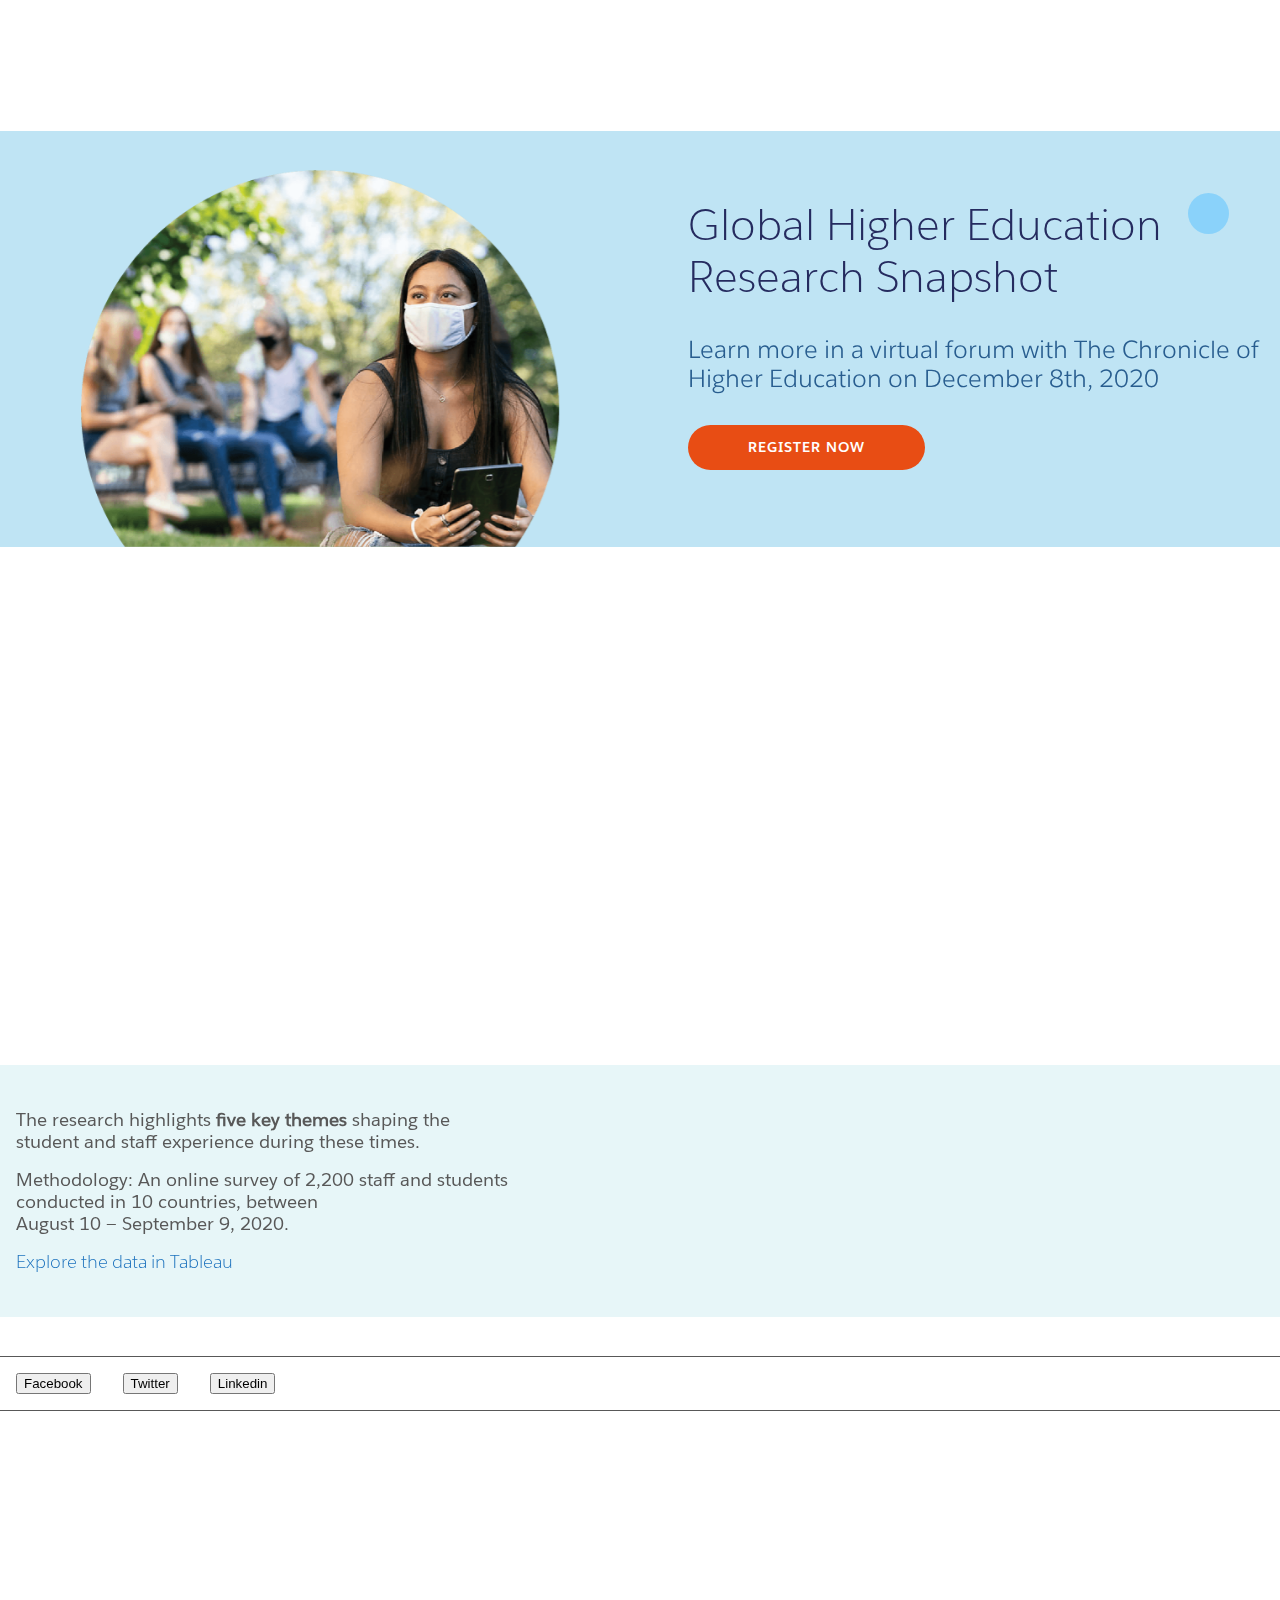
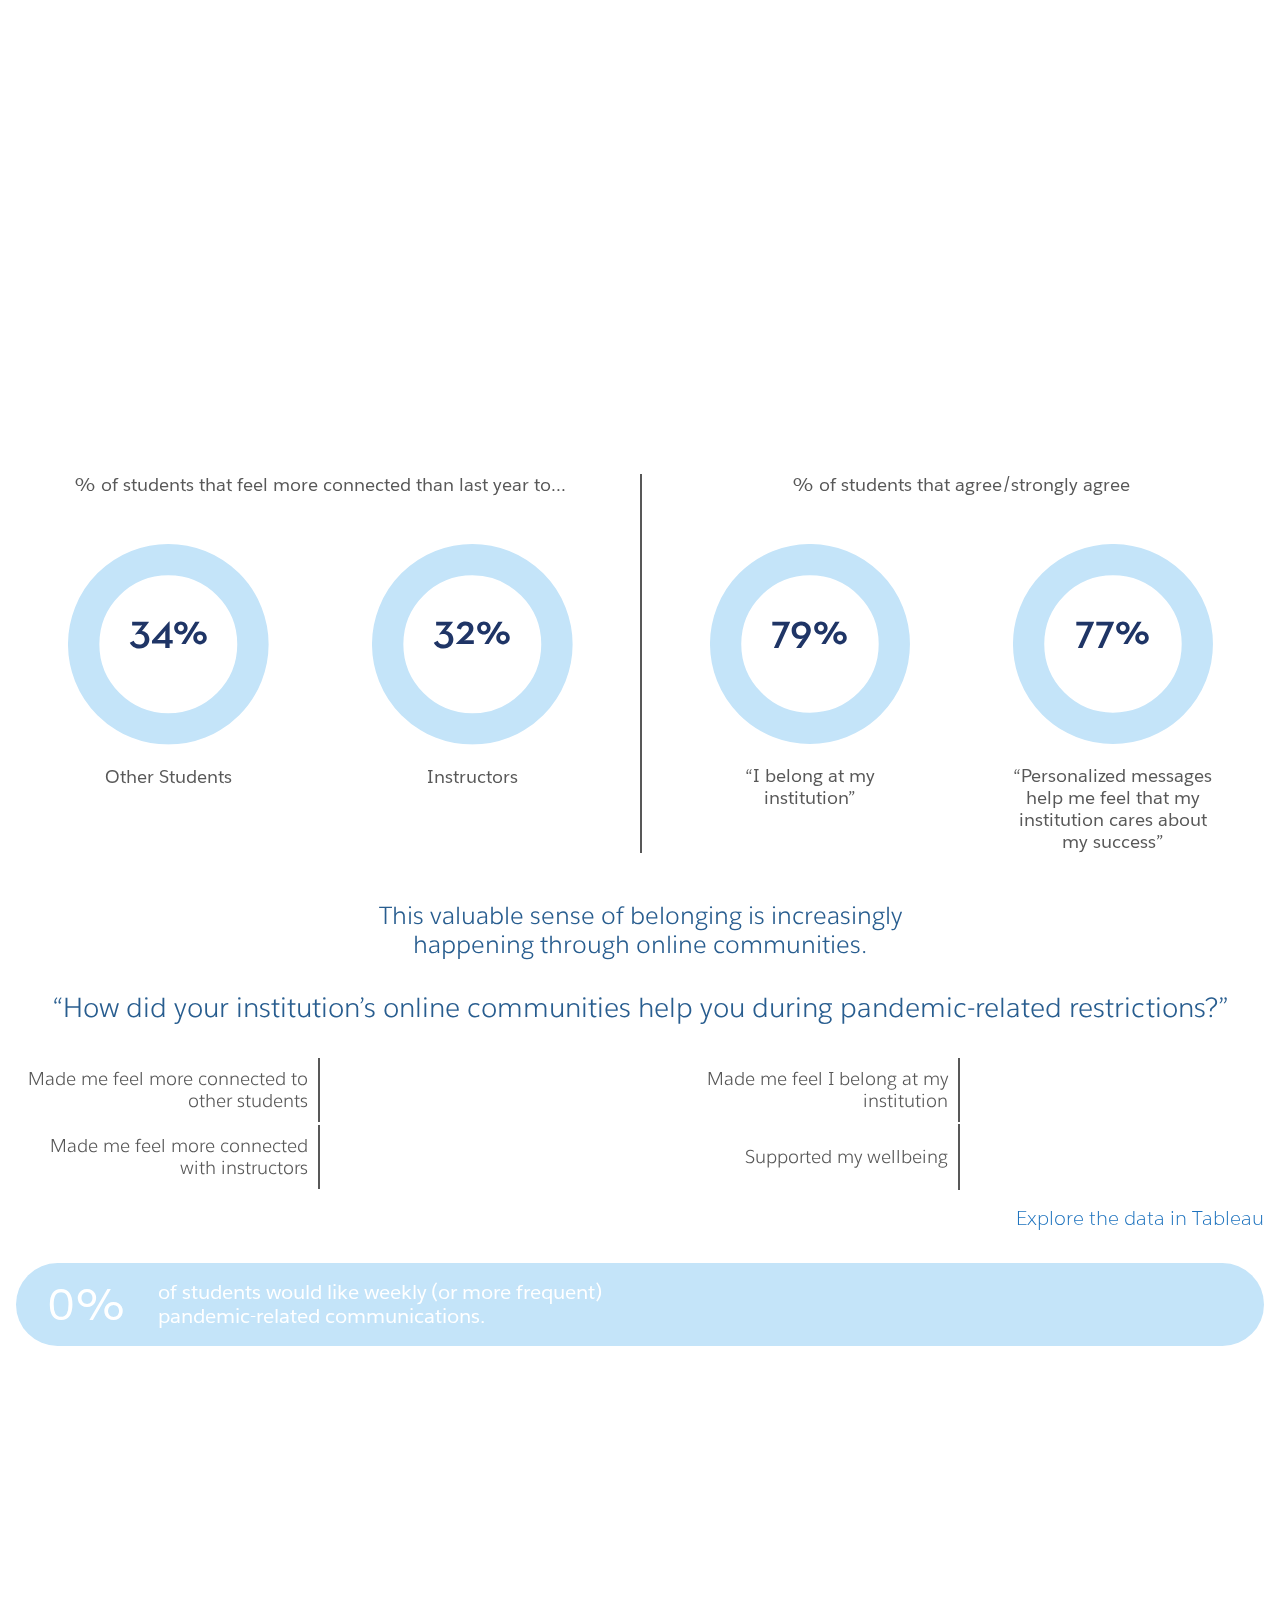
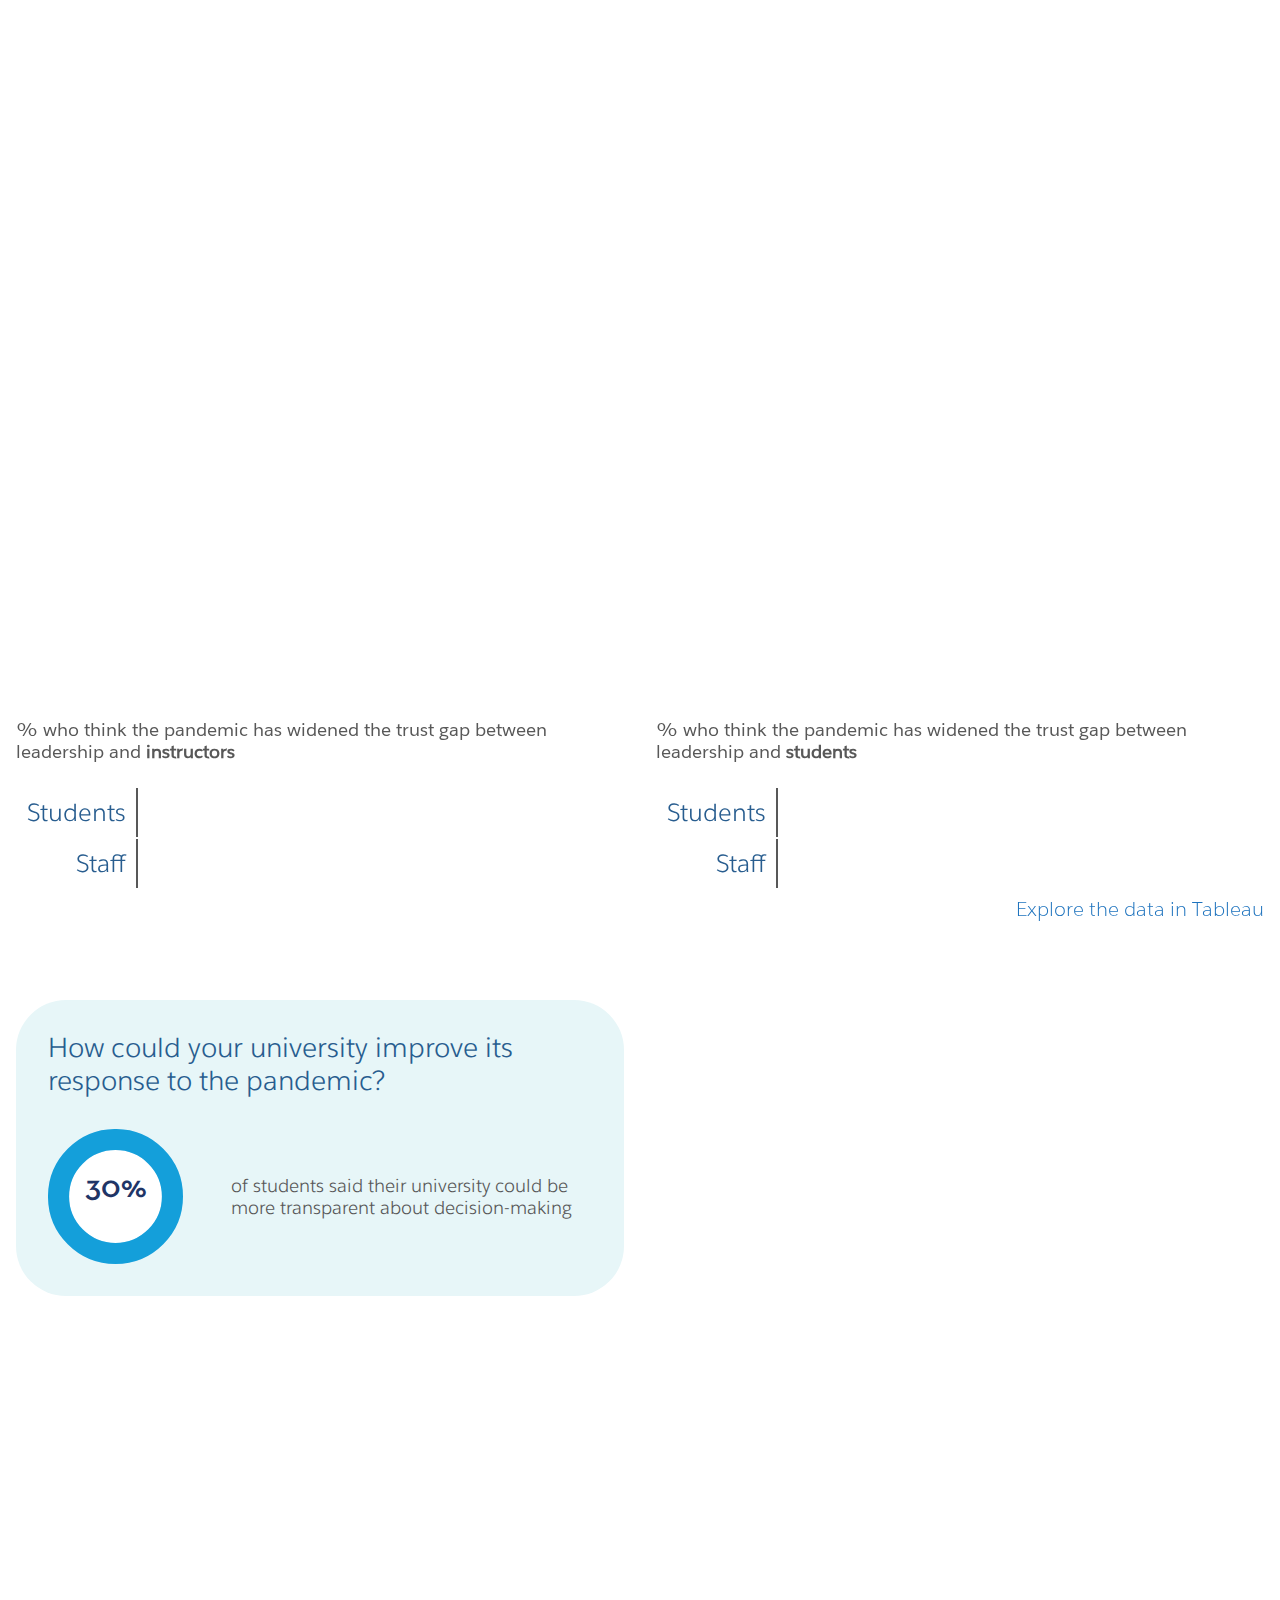
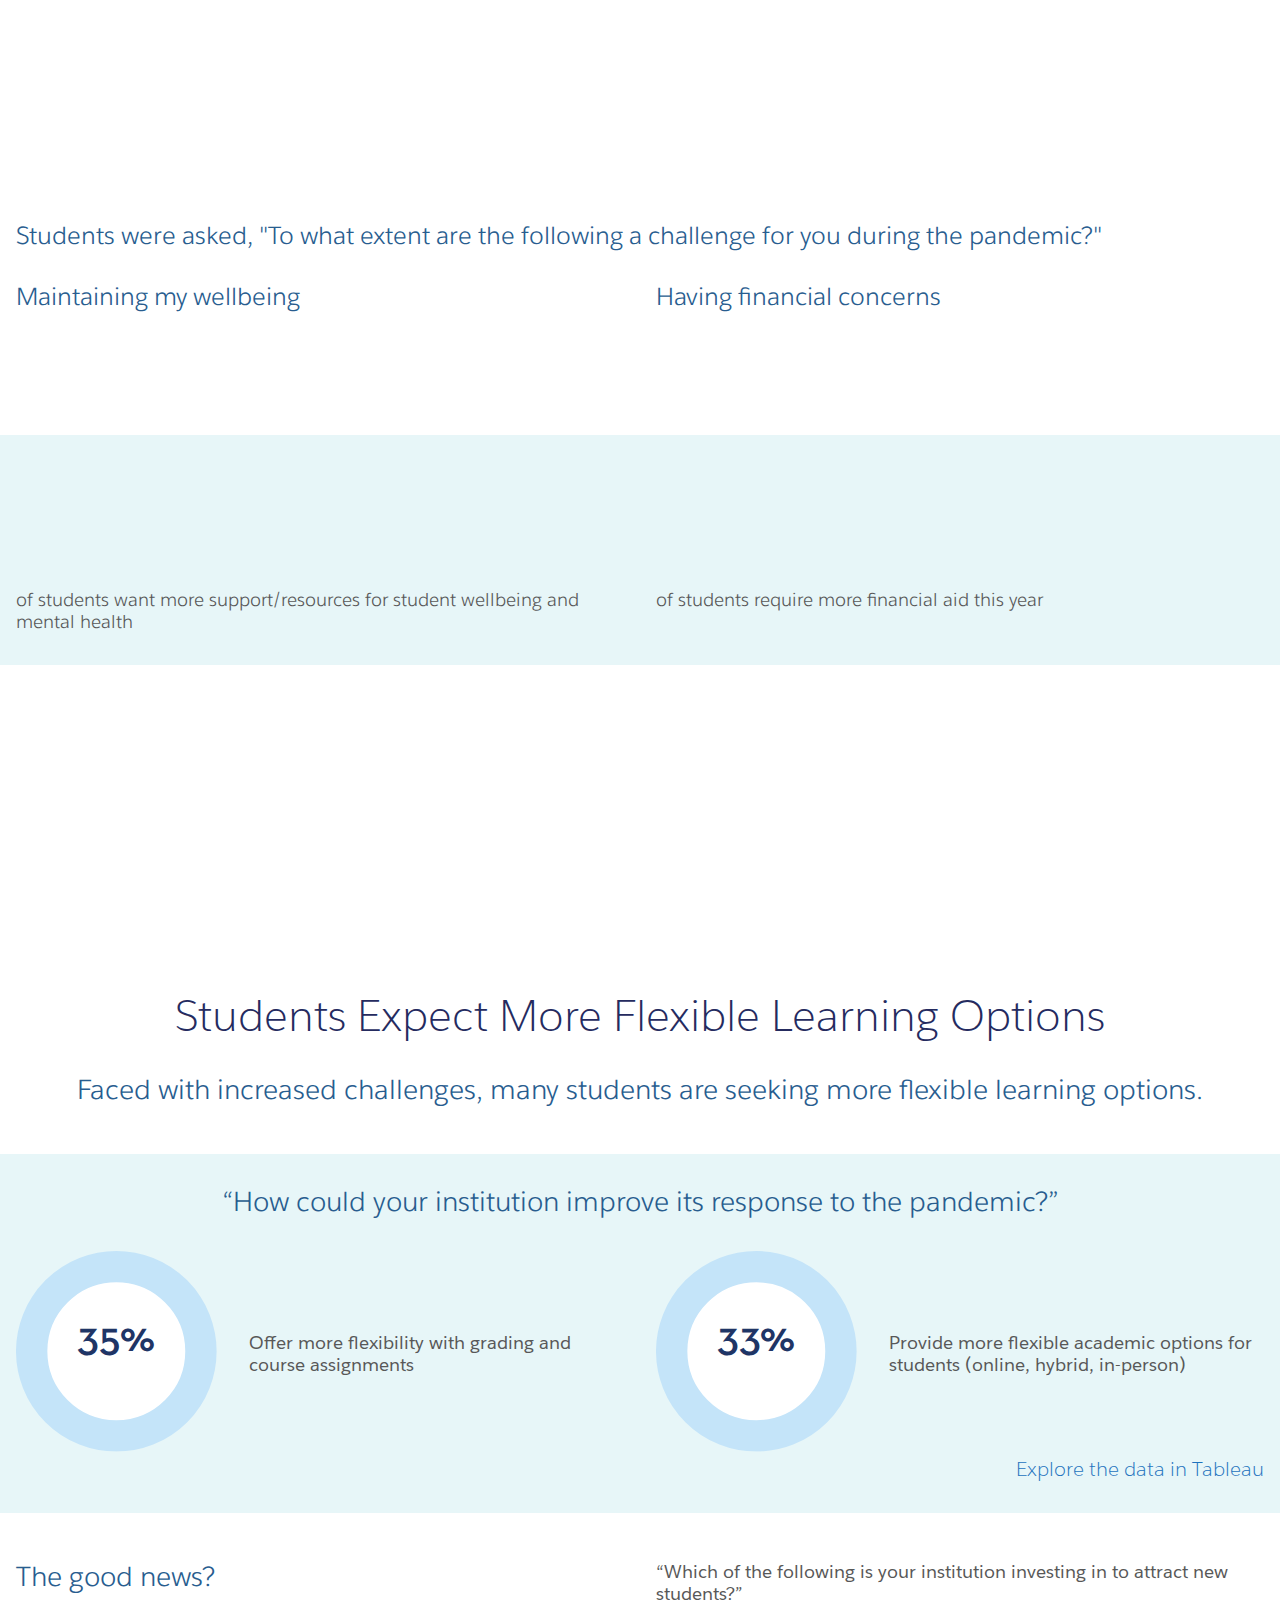
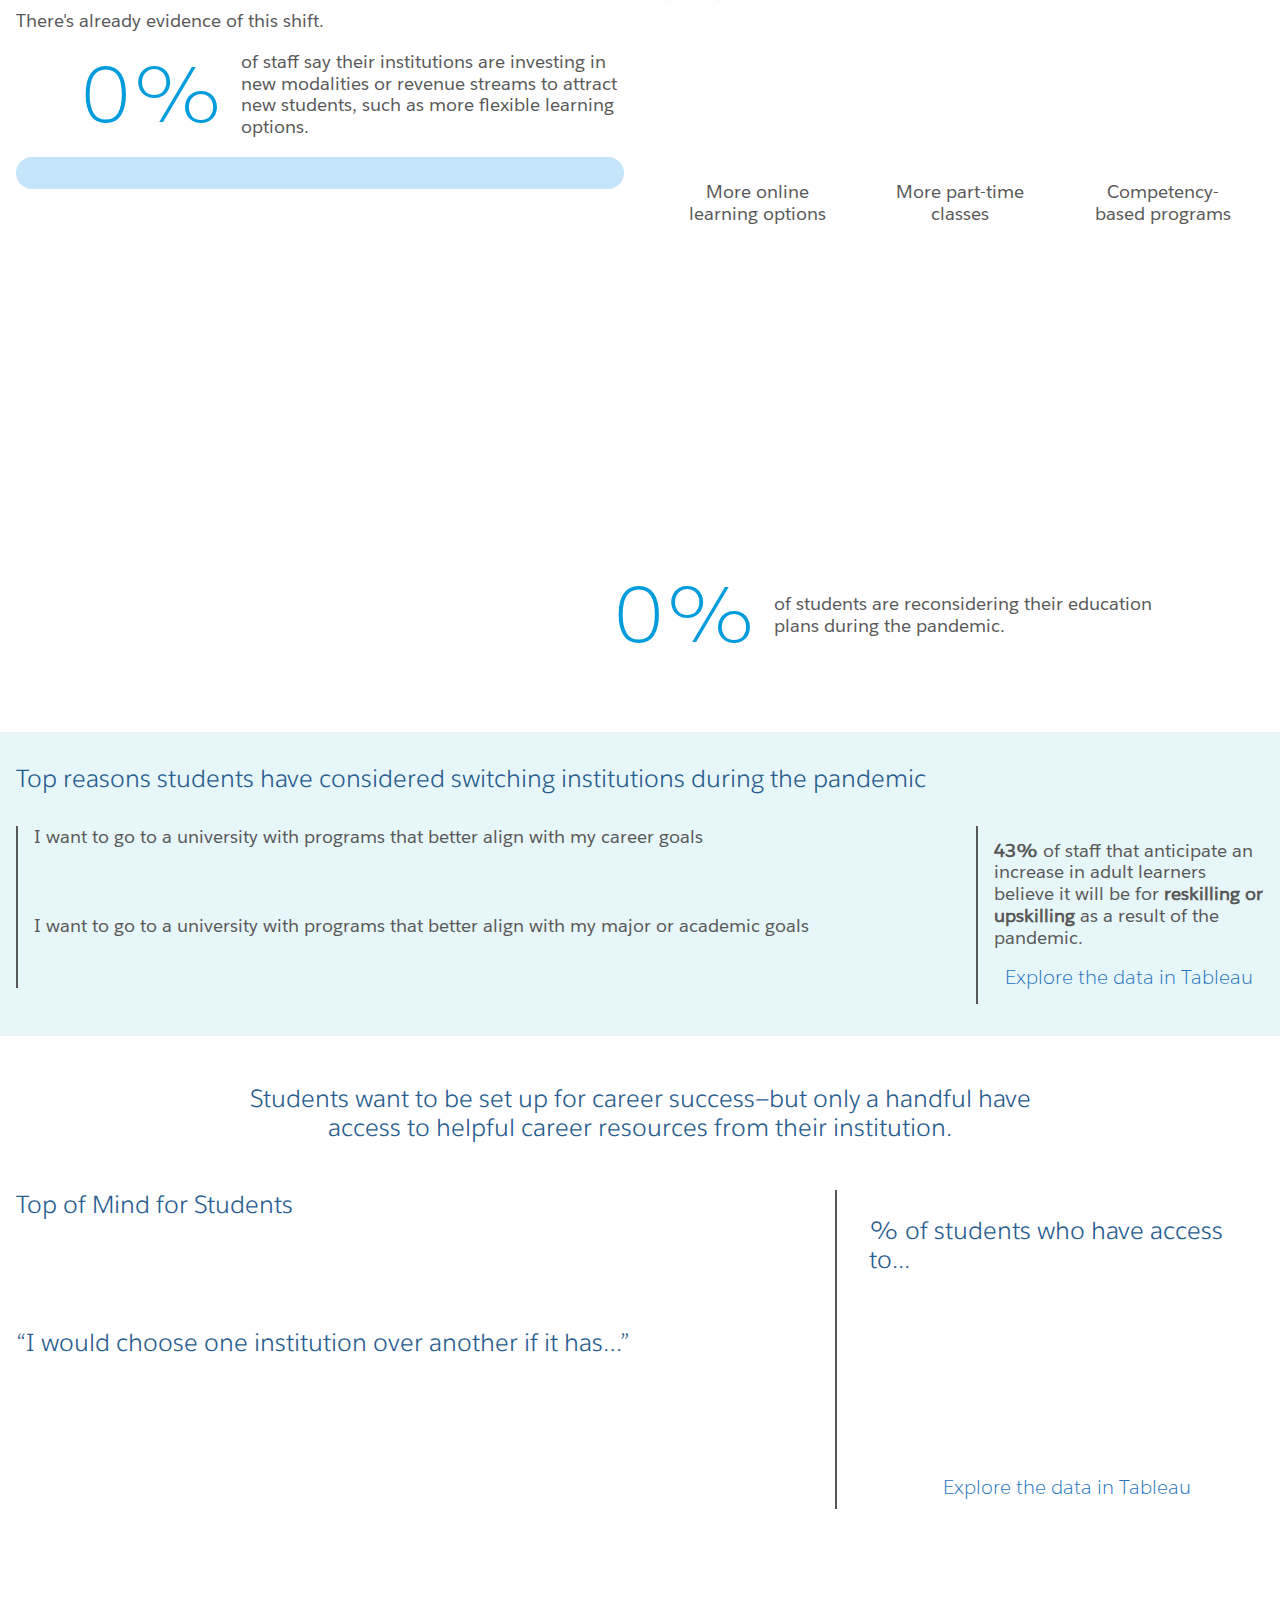
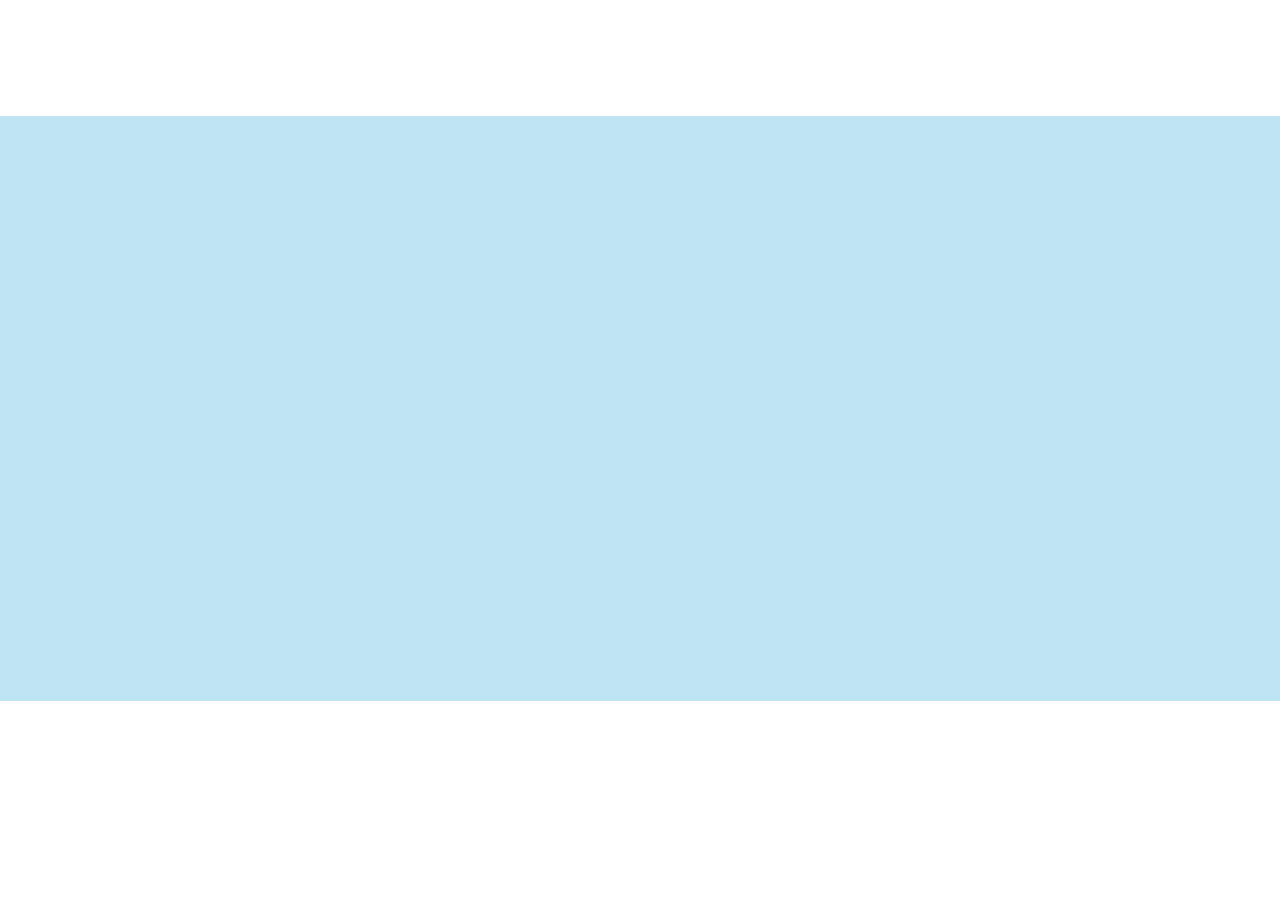
==== research.html @ 234d462b "code" ====
<!DOCTYPE html>
<html lang="en">
<head>
	<meta charset="UTF-8">
	<meta name="viewport" content="width=device-width, initial-scale=1.0">
	<title>Research</title>
	<link rel="stylesheet" href="./research.css">
</head>
<body>
<div class="header" style="width: 100%; height: 131px;"></div>

<div class="research-page">
	<section class="section section--hero">
		<div class="background-color--hero" data-anime="animate__appearFromLeft"></div>
		<div style="position: absolute; left: -60px; top: -60px; width: 12%;">
			<svg width="100%" xmlns="http://www.w3.org/2000/svg" viewBox="0 0 220.66 235.51" data-anime="animate__line" data-anime-duration="3">
        <path d="M28.39,170.21a90.06,90.06,0,1,0,117-137" fill="none" stroke="#fff" stroke-miterlimit="10" stroke-width="1.76"/>
        <path d="M19.2,181A104.21,104.21,0,1,0,154.56,22.48" fill="none" stroke="#fff" stroke-miterlimit="10" stroke-width="1.76"/>
        <path d="M9.89,191.87a118.55,118.55,0,0,0,154-180.29" fill="none" stroke="#fff" stroke-miterlimit="10" stroke-width="1.76"/>
        <path d="M.57,202.78A132.9,132.9,0,1,0,173.19.67" fill="none" stroke="#fff" stroke-miterlimit="10" stroke-width="1.76"/>
			</svg>
		</div>
		<div class="background-element-width-10" style="right: -10px; bottom: -10px;">
			<svg class="path-bottom-left-2" width="100%" xmlns="http://www.w3.org/2000/svg" viewBox="0 0 202.97 210.57" data-anime="animate__line" data-anime-duration="3" data-anime-delay="0.7">
			  <path d="M203,23c-99.4,0-180,84-180,187.57" fill="none" stroke="#159fda" stroke-miterlimit="10" stroke-width="46"/>
			</svg>
		</div>
		<div class="background-element-width-10" style="right: -4%; bottom: 36%; transform: translateX(18%) rotate(140deg);">
			<svg width="100%" xmlns="http://www.w3.org/2000/svg" viewBox="0 0 220.66 235.51" data-anime="animate__line" data-anime-duration="3" data-anime-delay="0.7">
        <path d="M28.39,170.21a90.06,90.06,0,1,0,117-137" fill="none" stroke="#fff" stroke-miterlimit="10" stroke-width="1.76"/>
        <path d="M19.2,181A104.21,104.21,0,1,0,154.56,22.48" fill="none" stroke="#fff" stroke-miterlimit="10" stroke-width="1.76"/>
        <path d="M9.89,191.87a118.55,118.55,0,0,0,154-180.29" fill="none" stroke="#fff" stroke-miterlimit="10" stroke-width="1.76"/>
        <path d="M.57,202.78A132.9,132.9,0,1,0,173.19.67" fill="none" stroke="#fff" stroke-miterlimit="10" stroke-width="1.76"/>
			</svg>
		</div>
		<div class="bubble__standart--xsm" data-anime="animate__zoomIn" style="position: absolute; right: 4%; top: 15%;">
			<span class="bubble__standart animation__fly animation__fly__tran--3" style="width: 100%; height: 100%; background-color: #8ad2fa;" data-check-viewport></span>	
		</div>
		<div class="container position-relative">
			<div class="row">
				<div class="column-6 column-lg mb-lg-1">
					<div class="d-flex align-items-end h-100">
						<div class="hero-image" data-anime="animate__opacityStandart" data-anime-duration="2"></div>
					</div>
				</div>
				<div class="column-6 column-lg mb-3">
					<div class="d-flex align-items-center h-100">
						<div class="pl-xlg-2 text-center-md">
							<div class="title title--lg mb-2" data-letters-anime="animate__fromTop" data-letters-delay="0.02" data-letters-duration="1" data-letters aria-label="Global Higher Education Research Snapshot">Global Higher Education Research Snapshot</div>
							<div class="subtitle mb-2" data-anime="animate__fromTop" data-anime-delay="0.8">Learn more in a virtual forum with The Chronicle of Higher Education on December 8th, 2020</div>
							<div data-anime="animate__bounceIn" data-anime-delay="1.2" data-anime-duration="1" style="display: inline-block;">
								<a href="#" class="button bubbly-button" target="_blank">Register now</a>
							</div>
						</div>
					</div>
				</div>
			</div>
		</div>
	</section>
	<section class="section">
		<div class="container">
			<div class="row align-items-center justify-content-center">
				<div class="column-7 mb-xs-2" data-trigger-el="section2" data-scroll-margin="0.3">
					<div class="title title--middle color--285 mb-2" data-anime="animate__fromLeftBig" data-trigger-target="section2">Higher education is facing a new wave of change in today’s digital imperative.</div>
					<div class="subtitle mb-2" data-anime="animate__fromLeftBig" data-anime-delay="0.1" data-trigger-target="section2">Understanding these changes is more critical now than ever before, as we come together as one community to shape the future of lifelong learning.</div>
					<div class="text--description" data-anime="animate__fromLeftBig" data-anime-delay="0.2" data-trigger-target="section2">The <a href="#" class="link" target="_blank">Global Higher Education Research Snapshot</a> reﬂects the new attitudes and priorities of students and staff from around the world.</div>
				</div>
				<div class="column-4">
					<div class="impact">
						<div data-anime="animate__zoomIn" data-trigger-target="section2" style="position: absolute; left: 7%; top: 3%;">
							<span class="bubble__standart bubble__standart--xsm animation__fly animation__fly__tran--3 background--bluedarker" data-check-viewport></span>
						</div>
						<div data-anime="animate__zoomIn" data-trigger-target="section2" style="position: absolute; left: 7%; top: 80%;">
							<span class="bubble__standart bubble__standart--sm animation__fly animation__fly__tran--5 background--bluedarker" data-check-viewport></span>
						</div>
						<div data-anime="animate__zoomIn" data-trigger-target="section2" style="position: absolute; right: 7%; top: 5%;">
							<span class="bubble__standart bubble__standart--md animation__fly animation__fly__tran--4 background--bluedarker" data-check-viewport></span>
						</div>
						<div data-anime="animate__zoomIn" data-trigger-target="section2">
							<img class="img-fluid animate__hover-bounce" src="https://alexey13.github.io/SalesforceReport/img/research/img-1.png" alt="">
						</div>
					</div>
				</div>
			</div>
		</div>
	</section>
	<section class="section">
		<div class="container block-pill">
			<div class="row align-items-center">
				<div class="column-5 mb-xs-2">
					<div class="text--description mb-1">
						The research highlights <strong>ﬁve key themes</strong> shaping the student and staﬀ experience during these times.
					</div>
					<div class="text--description mb-1">
						Methodology: An online survey of 2,200 staff and students conducted in 10 countries, between <br class="d-xs-none"/>August 10 — September 9, 2020.
					</div>
					<div class="text--description">
						<a href="#" class="link" target="_blank">Explore the data in Tableau</a>
					</div>
				</div>
				<div class="column-7">
					<div class="themes" data-trigger-el="themes" data-scroll-margin="0.2">
						<a href="#connection" class="themes__item" data-scrollsmooth>
							<div data-anime="animate__fromTop" data-trigger-target="themes">
								<div class="themes__icon mb-2">
									<svg xmlns="http://www.w3.org/2000/svg" viewBox="0 0 101.7 101.7">
							      <path d="M101.7,50.85A50.85,50.85,0,1,1,50.85,0,50.85,50.85,0,0,1,101.7,50.85" fill="#006cad"/>
							      <path d="M50.85,96.61A45.77,45.77,0,1,1,96.62,50.85,45.77,45.77,0,0,1,50.85,96.61Z" fill="none" stroke="#fff" stroke-miterlimit="10"/>
							      <rect x="25.03" y="34.32" width="52.83" height="38.42" rx="2.4" fill="none" stroke="#fff" stroke-miterlimit="10"/>
							      <path d="M44.24,34.32v-4.8a1.21,1.21,0,0,1,1.2-1.21h12a1.21,1.21,0,0,1,1.2,1.21v4.8" fill="none" stroke="#fff" stroke-miterlimit="10"/>
							      <path d="M54,60.73h-5.2a1,1,0,0,1-1-1v-7.4H55v7.4A1,1,0,0,1,54,60.73Z" fill="none" stroke="#fff" stroke-miterlimit="10"/>
							      <path d="M47.84,57.13H31a6,6,0,0,1-6-6" fill="none" stroke="#fff" stroke-miterlimit="10"/>
							      <path d="M77.86,51.13a6,6,0,0,1-6,6H55.05" fill="none" stroke="#fff" stroke-miterlimit="10"/>
									</svg>
								</div>
								<div class="themes__header text--description">Connection</div>
							</div>
						</a>
						<a href="#trust" class="themes__item" data-scrollsmooth>
							<div data-anime="animate__fromTop" data-anime-delay="0.3" data-trigger-target="themes">
								<div class="themes__icon mb-2">
									<svg xmlns="http://www.w3.org/2000/svg" viewBox="0 0 101.7 101.7">
							      <path d="M101.7,50.85A50.85,50.85,0,1,1,50.85,0,50.85,50.85,0,0,1,101.7,50.85" fill="#006cad"/>
							      <circle cx="50.85" cy="50.85" r="45.76" transform="translate(-15.59 23.33) rotate(-22.5)" fill="none" stroke="#fff" stroke-miterlimit="10"/>
							      <path d="M46.18,76.35H69a14.26,14.26,0,1,0,0-28.51H44.76a5.7,5.7,0,1,1,0-11.4h5.7v2.85l12.83-8.55L50.46,22.19v4.27h-5.7a15.68,15.68,0,0,0,0,31.36H69a4.28,4.28,0,1,1,0,8.56H29.08" fill="none" stroke="#fff" stroke-miterlimit="10"/>
									</svg>
								</div>
								<div class="themes__header text--description">Trust</div>
							</div>
						</a>
						<a href="#wellbeing" class="themes__item" data-scrollsmooth>
							<div data-anime="animate__fromTop" data-anime-delay="0.6" data-trigger-target="themes">
								<div class="themes__icon mb-2">
									<svg xmlns="http://www.w3.org/2000/svg" viewBox="0 0 101.7 101.7">
							      <path d="M101.7,50.85A50.85,50.85,0,1,1,50.85,0,50.85,50.85,0,0,1,101.7,50.85" fill="#006cad"/>
							      <circle cx="50.85" cy="50.85" r="45.76" transform="translate(-15.59 23.33) rotate(-22.5)" fill="none" stroke="#fff" stroke-miterlimit="10"/>
							      <path d="M56.66,63.93,42.09,66.2s0,6.36,5.09,6.36H65c3.82,0,5.1-3.82,5.1-3.82s1.16-1.85-2-4.5C64.28,61,58,56.65,58,56.65l-.63-8.27" fill="none" stroke="#fff" stroke-miterlimit="10"/>
							      <path d="M38.9,53.47,35.41,55.6c-5.15,3.28-8-2.13-8-2.13l8.91-6.36,4.65-6c2.91-3.92,5.74-4.16,10-4.16s7.08.24,10,4.16l4.65,6,8.91,6.36s-2.81,5.41-8,2.13l-3.49-2.13" fill="none" stroke="#fff" stroke-miterlimit="10"/>
							      <path d="M57.36,26.74A6.37,6.37,0,1,1,51,20.38,6.37,6.37,0,0,1,57.36,26.74Z" fill="none" stroke="#fff" stroke-miterlimit="10"/>
							      <path d="M39.54,72.56H37c-3.81,0-5.09-3.82-5.09-3.82s-1.16-1.85,2-4.51C37.71,61,44,56.65,44,56.65l.64-8.27" fill="none" stroke="#fff" stroke-miterlimit="10"/>
									</svg>
								</div>
								<div class="themes__header text--description">Wellbeing</div>
							</div>
						</a>
						<a href="#flexibility" class="themes__item" data-scrollsmooth>
							<div data-anime="animate__fromTop" data-anime-delay="0.9" data-trigger-target="themes">
								<div class="themes__icon mb-2">
									<svg xmlns="http://www.w3.org/2000/svg" viewBox="0 0 101.7 101.7">
							      <path d="M101.7,50.85A50.85,50.85,0,1,1,50.85,0,50.85,50.85,0,0,1,101.7,50.85" fill="#006cad"/>
							      <path d="M50.85,96.61A45.77,45.77,0,1,1,96.62,50.85,45.76,45.76,0,0,1,50.85,96.61Z" fill="none" stroke="#fff" stroke-miterlimit="10"/>
							      <path d="M51.69,25.35C53.91,28.5,68.5,35,74.51,35V57.77C74.51,68.49,53,80.58,51.7,80.58h0c-1.26,0-22.81-12.09-22.81-22.81V35c5.81,0,20.61-6.45,22.83-9.6Z" fill="none" stroke="#fff" stroke-miterlimit="10"/>
							      <path d="M63.7,67.37v-4.8c0-4-7.84-7.21-12-7.21s-12,3.24-12,7.21v4.8" fill="none" stroke="#fff" stroke-miterlimit="10"/>
							      <path d="M51.69,51.76a5.83,5.83,0,0,1-6-6v-2.4a6,6,0,1,1,12,0v2.4A5.84,5.84,0,0,1,51.69,51.76Z" fill="none" stroke="#fff" stroke-miterlimit="10"/>
									</svg>
								</div>
								<div class="themes__header text--description">Flexibility</div>
							</div>
						</a>
						<a href="#career" class="themes__item" data-scrollsmooth>
							<div data-anime="animate__fromTop" data-anime-delay="1.2" data-trigger-target="themes">
								<div class="themes__icon mb-2">
									<svg xmlns="http://www.w3.org/2000/svg" viewBox="0 0 101.7 101.7">
							      <path d="M101.7,50.85A50.85,50.85,0,1,1,50.85,0,50.85,50.85,0,0,1,101.7,50.85" fill="#006cad"/>
							      <circle cx="50.85" cy="50.85" r="45.76" transform="translate(-15.59 23.33) rotate(-22.5)" fill="none" stroke="#fff" stroke-miterlimit="10"/>
							      <path d="M49.78,22.4l-15.9,16L37.49,42c1.28,1.29,1.69,1.1,2.39.41s.53-3,2.65-3.6c1.16-.34,2.75.38,3.89,1.57s1.9,2.74,1.56,3.9c-.62,2.13-2.81,1.9-3.58,2.66s-.88,1.12.4,2.41l5,5,4.75-4.77c1.28-1.28,1.7-1.1,2.39-.4s.53,3,2.65,3.59c1.17.35,2.75-.37,3.9-1.56s1.9-2.74,1.56-3.91c-.62-2.13-2.82-1.9-3.58-2.66s-.88-1.12.4-2.4l3.83-3.85Z" fill="none" stroke="#fff" stroke-miterlimit="10"/>
							      <path d="M53,57.63,66.73,71.39,70.08,68c1.19-1.2,1-1.58.37-2.23s-2.75-.5-3.33-2.47c-.31-1.09.35-2.56,1.45-3.63s2.54-1.78,3.62-1.46c2,.58,1.75,2.63,2.46,3.34s1,.82,2.23-.37l4.6-4.62-4.42-4.43c-1.19-1.19-1-1.58-.37-2.23s2.75-.49,3.32-2.47c.32-1.09-.35-2.56-1.45-3.63S76,42.05,74.94,42.37C73,43,73.19,45,72.48,45.71s-1,.82-2.22-.37l-1.78-1.79" fill="none" stroke="#fff" stroke-miterlimit="10"/>
							      <path d="M36.49,80.51l15.9-16-3.61-3.62c-1.27-1.29-1.69-1.1-2.39-.4s-.53,3-2.65,3.59c-1.16.34-2.74-.38-3.89-1.57s-1.9-2.73-1.56-3.9c.62-2.13,2.82-1.9,3.58-2.66s.88-1.12-.4-2.4l-5-5-4.75,4.77c-1.28,1.28-1.69,1.1-2.39.4s-.53-3-2.65-3.59c-1.17-.34-2.75.38-3.89,1.57s-1.91,2.73-1.57,3.9c.63,2.13,2.82,1.9,3.59,2.66s.87,1.12-.4,2.4l-3.84,3.85Z" fill="none" stroke="#fff" stroke-miterlimit="10"/>
									</svg>
								</div>
								<div class="themes__header text--description">Career</div>
							</div>
						</a>
					</div>
				</div>
			</div>
		</div>
	</section>
	<section class="section pt-0 pb-2">
		<div class="container">
			<div class="share">
				<button class="share__item" data-share="facebook">Facebook</button>
				<button class="share__item" data-share="twitter">Twitter</button>
				<button class="share__item" data-share="linkedin">Linkedin</button>
			</div>
		</div>
	</section>
	<section id="connection" class="section">
		<div class="container">
			<div class="row align-items-center justify-content-center">
				<div class="column-5 column-xlg-6" data-trigger-el="connected" data-scroll-margin="0.3">
					<div class="impact">
						<svg class="circle-dots" xmlns="http://www.w3.org/2000/svg" viewBox="0 0 245.7 245.7"  style="position: absolute; left: -5%; top: 0%; width: 33%;" data-anime="animate__zoomIn" data-trigger-target="connected" data-anime-delay="1">
						  <circle cx="122.85" cy="122.85" r="72.99" transform="translate(-41.01 65.12) rotate(-25.59)" fill="none" stroke="#214285" stroke-linecap="round" stroke-miterlimit="10" stroke-width="7" stroke-dasharray="0 18" data-anime="animate__dots" data-trigger-target="connected" data-anime-duration="25" data-check-viewport/>
						  <path d="M172.88,207.75A98.54,98.54,0,1,1,207.75,72.83,98.54,98.54,0,0,1,172.88,207.75Z" fill="none" stroke="#214285" stroke-linecap="round" stroke-miterlimit="10" stroke-width="7" stroke-dasharray="0 18" data-anime="animate__dots" data-trigger-target="connected" data-anime-duration="35" data-check-viewport/>
						  <circle cx="122.85" cy="122.85" r="120.57" transform="matrix(0.99, -0.14, 0.14, 0.99, -16.44, 19.02)" fill="none" stroke="#214285" stroke-linecap="round" stroke-miterlimit="10" stroke-width="7" stroke-dasharray="0 18" data-anime="animate__dots" data-trigger-target="connected" data-anime-duration="45" data-check-viewport/>
						</svg>
						<div data-anime="animate__zoomIn" data-trigger-target="connected" style="position: absolute; left: -5%; bottom: 15%;">
							<span class="bubble__standart bubble__standart--xsm animation__fly animation__fly__tran--3" data-check-viewport></span>
						</div>
						<div data-anime="animate__zoomInFromLeft" data-trigger-target="connected">
							<img class="img-fluid animate__hover-bounce" src="https://alexey13.github.io/SalesforceReport/img/research/img-2.png" alt="" style="border: 14px solid #e7f6f8; border-radius: 50%;">
						</div>
					</div>
				</div>
				<div class="column-6">
					<div class="title title--lg mb-2" data-anime="animate__fromRightBig" data-trigger-target="connected">Staying Connected<br/>While Apart</div>
					<div class="subtitle mb-1" data-anime="animate__fromRightBig" data-anime-delay="0.1" data-trigger-target="connected">Consistent communications are key to <br class="d-lg-none" />maintaining students’ feelings of belonging.</div>
					<div class="text--description" data-anime="animate__fromRightBig" data-anime-delay="0.2" data-trigger-target="connected">In fact, it may be why students feel more connected, <br class="d-lg-none" />not less, than in previous years.</div>
				</div>
			</div>
		</div>
	</section>
	<section class="section">
		<div class="container">
			<div class="row mb-3">
				<div class="column-6 mb-xs-2">
					<div class="text--description text-center text-center-xs mb-3">% of students that feel more connected than last year to...</div>
					<div class="pies">
						<div class="pie text-center text-center-xs">
							<div class="position-relative mb-1">
								<svg class="pie__chart pie__chart--back" version="1.1" viewBox="0 0 76.162 76.162" xmlns="http://www.w3.org/2000/svg">
									<g transform="translate(-69.277 -63.322)" fill="none" stroke-linejoin="bevel" stroke-width="11.906">
										<path d="m139.49 101.4a32.128 32.128 0 01-32.128 32.128 32.128 32.128 0 01-32.128-32.128 32.128 32.128 0 0132.128-32.128 32.128 32.128 0 0132.128 32.128z" stroke="#c4e4f9" style="paint-order:stroke markers fill"/>
									</g>
								</svg>
								<svg class="pie__chart" data-anime="animate__pie34" data-scroll-margin="0.3" version="1.1" viewBox="0 0 76.162 76.162" xmlns="http://www.w3.org/2000/svg">
									<g transform="translate(-69.277 -63.322)" fill="none" stroke-linejoin="bevel" stroke-width="11.906">
										<path d="m139.49 101.4a32.128 32.128 0 01-32.128 32.128 32.128 32.128 0 01-32.128-32.128 32.128 32.128 0 0132.128-32.128 32.128 32.128 0 0132.128 32.128z" stroke="#149fda" style="paint-order:stroke markers fill"/>
									</g>
								</svg>
								<div class="pie__number title--lg">34%</div>
							</div>
							<div class="text--description pie__header">Other Students</div>
						</div>
						<div class="pie text-center text-center-xs">
							<div class="position-relative mb-1">
								<svg class="pie__chart pie__chart--back" version="1.1" viewBox="0 0 76.162 76.162" xmlns="http://www.w3.org/2000/svg">
									<circle cx="38.534" cy="36.77" r="31.548" fill="#fff" style="paint-order:stroke markers fill"/>
									<g transform="translate(-69.277 -63.322)" fill="none" stroke-linejoin="bevel" stroke-width="11.906">
										<path d="m139.49 101.4a32.128 32.128 0 01-32.128 32.128 32.128 32.128 0 01-32.128-32.128 32.128 32.128 0 0132.128-32.128 32.128 32.128 0 0132.128 32.128z" stroke="#c4e4f9" style="paint-order:stroke markers fill"/>
									</g>
								</svg>
								<svg class="pie__chart" data-anime="animate__pie32" data-scroll-margin="0.3" version="1.1" viewBox="0 0 76.162 76.162" xmlns="http://www.w3.org/2000/svg">
									<g transform="translate(-69.277 -63.322)" fill="none" stroke-linejoin="bevel" stroke-width="11.906">
										<path d="m139.49 101.4a32.128 32.128 0 01-32.128 32.128 32.128 32.128 0 01-32.128-32.128 32.128 32.128 0 0132.128-32.128 32.128 32.128 0 0132.128 32.128z" stroke="#149fda" style="paint-order:stroke markers fill"/>
									</g>
								</svg>
								<div class="pie__number title--lg">32%</div>
							</div>
							<div class="text--description pie__header">Instructors</div>
						</div>
					</div>
				</div>
				<div class="column-6 left-border-2px border-xs-none">
					<div class="text--description text-center text-center-xs mb-3">% of students that agree/strongly agree</div>
					<div class="pies">
						<div class="pie text-center text-center-xs">
							<div class="position-relative mb-1">
								<svg class="pie__chart pie__chart--back" version="1.1" viewBox="0 0 76.162 76.162" xmlns="http://www.w3.org/2000/svg">
									<circle cx="38.534" cy="36.77" r="31.548" fill="#fff" style="paint-order:stroke markers fill"/>
									<g transform="translate(-69.277 -63.322)" fill="none" stroke-linejoin="bevel" stroke-width="11.906">
										<path d="m139.49 101.4a32.128 32.128 0 01-32.128 32.128 32.128 32.128 0 01-32.128-32.128 32.128 32.128 0 0132.128-32.128 32.128 32.128 0 0132.128 32.128z" stroke="#c4e4f9" style="paint-order:stroke markers fill"/>
									</g>
								</svg>
								<svg class="pie__chart" data-anime="animate__pie79" data-scroll-margin="0.3" version="1.1" viewBox="0 0 76.162 76.162" xmlns="http://www.w3.org/2000/svg">
									<g transform="translate(-69.277 -63.322)" fill="none" stroke-linejoin="bevel" stroke-width="11.906">
										<path d="m139.49 101.4a32.128 32.128 0 01-32.128 32.128 32.128 32.128 0 01-32.128-32.128 32.128 32.128 0 0132.128-32.128 32.128 32.128 0 0132.128 32.128z" stroke="#149fda" style="paint-order:stroke markers fill"/>
									</g>
								</svg>
								<div class="pie__number title--lg">79%</div>
							</div>
							<div class="text--description pie__header">“I belong at my institution”</div>
						</div>
						<div class="pie text-center text-center-xs">
							<div class="position-relative mb-1">
								<svg class="pie__chart pie__chart--back" version="1.1" viewBox="0 0 76.162 76.162" xmlns="http://www.w3.org/2000/svg">
									<circle cx="38.534" cy="36.77" r="31.548" fill="#fff" style="paint-order:stroke markers fill"/>
									<g transform="translate(-69.277 -63.322)" fill="none" stroke-linejoin="bevel" stroke-width="11.906">
										<path d="m139.49 101.4a32.128 32.128 0 01-32.128 32.128 32.128 32.128 0 01-32.128-32.128 32.128 32.128 0 0132.128-32.128 32.128 32.128 0 0132.128 32.128z" stroke="#c4e4f9" style="paint-order:stroke markers fill"/>
									</g>
								</svg>
								<svg class="pie__chart" data-anime="animate__pie77" data-scroll-margin="0.3" version="1.1" viewBox="0 0 76.162 76.162" xmlns="http://www.w3.org/2000/svg">
									<g transform="translate(-69.277 -63.322)" fill="none" stroke-linejoin="bevel" stroke-width="11.906">
										<path d="m139.49 101.4a32.128 32.128 0 01-32.128 32.128 32.128 32.128 0 01-32.128-32.128 32.128 32.128 0 0132.128-32.128 32.128 32.128 0 0132.128 32.128z" stroke="#149fda" style="paint-order:stroke markers fill"/>
									</g>
								</svg>
								<div class="pie__number title--lg">77%</div>
							</div>
							<div class="text--description pie__header">“Personalized messages help me feel that my institution cares about my success”</div>
						</div>
					</div>
				</div>
			</div>
			<div class="row justify-content-center">
				<div class="column-6">
					<div class="subtitle mb-2 text-center">This valuable sense of belonging is increasingly happening through online communities.</div>
				</div>
			</div>
			<div class="subtitle subtitle__card mb-3 mb-xs-2 text-center">“How did your institution’s online communities help you during pandemic-related restrictions?”</div>
			<div class="row mb-2">
				<div class="column-6">
					<div class="progress-line mb-2 mb-lg-2">
						<div class="text--description progress-line__desc font-SalesforceSansBook" style="width: 50%;">Made me feel more connected to other students</div>
						<div class="progress-line__chart-wrapper">
							<div class="progress-line__chart" data-anime="animate__progress-chart" data-anime-duration="3" data-trigger-target="communications">
								<span class="progress-line__counter" data-counter="30" data-counter-postfix="%" data-counter-duration="2" data-trigger-target="communications">0%</span>
							</div>
						</div>
					</div>
					<div class="progress-line mb-lg-2">
						<div class="text--description progress-line__desc font-SalesforceSansBook" style="width: 50%;">Made me feel more connected with instructors</div>
						<div class="progress-line__chart-wrapper" style="padding-right: 4%;">
							<div class="progress-line__chart" data-anime="animate__progress-chart" data-anime-duration="3" data-trigger-target="communications">
								<span class="progress-line__counter" data-counter="29" data-counter-postfix="%" data-counter-duration="2" data-trigger-target="communications">0%</span>
							</div>
						</div>
					</div>
				</div>
				<div class="column-6">
					<div class="progress-line mb-2 mb-lg-2">
						<div class="text--description progress-line__desc font-SalesforceSansBook" style="width: 50%;">Made me feel I belong at my institution</div>
						<div class="progress-line__chart-wrapper" style="padding-right: 7%;">
							<div class="progress-line__chart" data-anime="animate__progress-chart" data-anime-duration="3" data-trigger-target="communications">
								<span class="progress-line__counter" data-counter="28" data-counter-postfix="%" data-counter-duration="2" data-trigger-target="communications">0%</span>
							</div>
						</div>
					</div>
					<div class="progress-line progress-line-25">
						<div class="text--description progress-line__desc font-SalesforceSansBook" style="width: 50%;">Supported my wellbeing</div>
						<div class="progress-line__chart-wrapper" style="padding-right: 17%;">
							<div class="progress-line__chart" data-anime="animate__progress-chart" data-anime-duration="3" data-trigger-target="communications">
								<span class="progress-line__counter" data-counter="25" data-counter-postfix="%" data-counter-duration="2" data-trigger-target="communications">0%</span>
							</div>
						</div>
					</div>
				</div>
			</div>
			<div class="text-right mb-2"><a href="#" class="link" target="_blank">Explore the data in Tableau</a></div>
			<div class="progress-line-fill py-1 px-2 mb-xs-1" data-trigger-el="communications">
				<div class="progress-line-fill__chart-wrapper" style="padding-right: 25%;">
					<div class="progress-line-fill__chart" data-anime="animate__progress-chart" data-anime-duration="4" data-trigger-target="communications" data-anime-delay="2.5"></div>
				</div>
				<div class="title--lg mr-2" data-counter="75" data-counter-postfix="%" data-counter-duration="3" data-trigger-target="communications" data-counter-delay="2.5">0%</div>
				<div class="d-xs-none">of students would like weekly (or more frequent)<br/>pandemic-related communications.</div>
			</div>
			<div class="d-md-none">of students would like weekly (or more frequent) pandemic-related communications.</div>
		</div>
	</section>
	<section class="section">
		<div class="container">
			<div class="row align-items-center justify-content-center">
				<div class="column-4 column-xlg-5 mb-xs-2" data-trigger-el="robert" data-scroll-margin="0.4">
					<div class="impact">
						<svg class="circle-dots" xmlns="http://www.w3.org/2000/svg" viewBox="0 0 245.7 245.7"  style="position: absolute; right: 5%; bottom: -5%; width: 37%;" data-anime="animate__zoomIn" data-trigger-target="robert">
						  <circle cx="122.85" cy="122.85" r="72.99" transform="translate(-41.01 65.12) rotate(-25.59)" fill="none" stroke="#214285" stroke-linecap="round" stroke-miterlimit="10" stroke-width="7" stroke-dasharray="0 18" data-anime="animate__dots" data-anime-duration="25" data-trigger-target="robert" data-check-viewport/>
						  <path d="M172.88,207.75A98.54,98.54,0,1,1,207.75,72.83,98.54,98.54,0,0,1,172.88,207.75Z" fill="none" stroke="#214285" stroke-linecap="round" stroke-miterlimit="10" stroke-width="7" stroke-dasharray="0 18" data-anime="animate__dots" data-anime-duration="35" data-trigger-target="robert" data-check-viewport/>
						  <circle cx="122.85" cy="122.85" r="120.57" transform="matrix(0.99, -0.14, 0.14, 0.99, -16.44, 19.02)" fill="none" stroke="#214285" stroke-linecap="round" stroke-miterlimit="10" stroke-width="7" stroke-dasharray="0 18" data-anime="animate__dots" data-trigger-target="robert" data-anime-duration="45" data-check-viewport/>
						</svg>
						<div data-anime="animate__zoomIn" data-trigger-target="robert" style="position: absolute; left: 6%; top: 6%;">
							<span class="bubble__standart bubble__standart--xsm animation__fly animation__fly__tran--3" data-check-viewport></span>
						</div>
						<div data-anime="animate__zoomIn" data-trigger-target="robert">
							<img class="img-fluid animate__hover-bounce" src="https://alexey13.github.io/SalesforceReport/img/research/img-3.png" alt="">
						</div>
					</div>
				</div>
				<div class="column-7">
					<div class="card pt-5 pb-5" data-anime="animate__fromTop" data-anime-duration="2" data-anime-delay="1.2" data-trigger-target="robert">
						<div class="card__image mb-xs-1">
							<img class="img-fluid max-width-50" src="https://alexey13.github.io/SalesforceReport/img/card-1.png" alt="">
						</div>
						<div class="card__content">
							<div class="subtitle subtitle__card mb-2">The more colleges work to communicate with students, the more they feel trust with them.”</div>
							<div class="text--description font-SalesforceSansBook">Robert Kelchen, Associate Professor of Higher Education, Seton Hall University</div>
						</div>
					</div>
				</div>
			</div>
		</div>
	</section>
	<section id="trust" class="section">
		<div class="container">
			<div class="row align-items-center justify-content-center mb-1">
				<div class="column-7" data-trigger-el="institutions" data-scroll-margin="0.2">
					<div class="title title--lg mb-2" data-anime="animate__fromLeftBig" data-trigger-target="institutions">Widening Trust Gaps<br/>Within Institutions</div>
					<div class="subtitle mb-1" data-anime="animate__fromLeftBig" data-anime-delay="0.1" data-trigger-target="institutions">However, there are existing trust gaps to bridge, which have been worsened somewhat by the pandemic.</div>
				</div>
				<div class="column-4 column-xlg-5">
					<div class="impact">
						<div data-anime="animate__zoomIn" data-trigger-target="institutions" style="position: absolute; left: 50%; top: -15%;">
							<span class="bubble__standart bubble__standart--xsm animation__fly animation__fly__tran--3 background--bluedarker" data-check-viewport></span>
						</div>

						<div data-anime="animate__zoomIn" data-trigger-target="institutions" style="position: absolute; right: 7%; top: 5%;">
							<span class="bubble__standart bubble__standart--sm animation__fly animation__fly__tran--5 background--bluedarker" data-check-viewport></span>
						</div>

						<div data-anime="animate__zoomIn" data-trigger-target="institutions" style="position: absolute; left: -3%; top: 7%;">
							<span class="bubble__standart bubble__standart--md animation__fly animation__fly__tran--4 background--bluedarker" data-check-viewport></span>
						</div>

						<div data-anime="animate__zoomIn" data-trigger-target="institutions">
							<img class="img-fluid animate__hover-bounce" src="https://alexey13.github.io/SalesforceReport/img/research/img-4.png" alt="">
						</div>
					</div>
				</div>
			</div>
			<div class="row mb-1 mb-xs-1">
				<div class="column-6 mb-xs-1">
					<div class="text--description mb-2">% who think the pandemic has widened the trust gap between leadership and <strong>instructors</strong></div>
					<div class="progress-line mb-1">
						<div class="progress-line__desc subtitle" style="width: 20%; min-width: 115px;">Students</div>
						<div class="progress-line__chart-wrapper" style="padding-right: 18%;">
							<div class="progress-line__chart" data-anime="animate__progress-chart" data-anime-duration="3">
								<span class="progress-line__counter" data-counter="42" data-counter-postfix="%" data-counter-duration="2">0%</span>
							</div>
						</div>
					</div>
					<div class="progress-line">
						<div class="progress-line__desc subtitle" style="width: 20%; min-width: 115px;">Staff</div>
						<div class="progress-line__chart-wrapper" style="padding-right: 10%;">
							<div class="progress-line__chart background--bluedarker" data-anime="animate__progress-chart" data-anime-duration="3">
								<span class="progress-line__counter" data-counter="46" data-counter-postfix="%" data-counter-duration="2">0%</span>
							</div>
						</div>
					</div>
				</div>
				<div class="column-6">
					<div class="text--description mb-2">% who think the pandemic has widened the trust gap between leadership and <strong>students</strong></div>
					<div class="progress-line mb-1">
						<div class="progress-line__desc subtitle w-" style="width: 20%; min-width: 115px;">Students</div>
						<div class="progress-line__chart-wrapper" style="padding-right: 8%;">
							<div class="progress-line__chart" data-anime="animate__progress-chart" data-anime-duration="3">
								<span class="progress-line__counter" data-counter="48" data-counter-postfix="%" data-counter-duration="2">0%</span>
							</div>
						</div>
					</div>
					<div class="progress-line">
						<div class="progress-line__desc subtitle" style="width: 20%; min-width: 115px;">Staff</div>
						<div class="progress-line__chart-wrapper" style="padding-right: 0px;">
							<div class="progress-line__chart background--bluedarker" data-anime="animate__progress-chart" data-anime-duration="3">
								<span class="progress-line__counter" data-counter="51" data-counter-postfix="%" data-counter-duration="2">0%</span>
							</div>
						</div>
					</div>
				</div>
			</div>
			<div class="text-right"><a href="#" class="link" target="_blank">Explore the data in Tableau</a></div>
		</div>
	</section>
	<section class="section">
		<div class="container">
			<div class="row">
				<div class="column-6 mb-xs-1 d-flex" style="min-height: 100%;">
					<div class="card pt-3 pb-3" style="display: block;">
						<div class="subtitle subtitle__card text-center-xs mb-2">How could your university improve its response to the pandemic?</div>
						<div class="d-flex align-items-center">
							<div class="pie mr-3 card__image" style="flex-shrink: 0;">
								<div class="position-relative" style="width: 100%; line-height: 0 !important;">
									<svg class="pie__chart pie__chart--back" version="1.1" viewBox="0 0 76.162 76.162" xmlns="http://www.w3.org/2000/svg">
										<circle cx="38.534" cy="36.77" r="31.548" fill="#fff" style="paint-order:stroke markers fill"/>
										<g transform="translate(-69.277 -63.322)" fill="none" stroke-linejoin="bevel" stroke-width="11.906">
											<path d="m139.49 101.4a32.128 32.128 0 01-32.128 32.128 32.128 32.128 0 01-32.128-32.128 32.128 32.128 0 0132.128-32.128 32.128 32.128 0 0132.128 32.128z" stroke="#c4e4f9" style="paint-order:stroke markers fill"/>
										</g>
									</svg>
									<svg class="pie__chart" version="1.1" viewBox="0 0 76.162 76.162" xmlns="http://www.w3.org/2000/svg">
										<g transform="translate(-69.277 -63.322)" fill="none" stroke-linejoin="bevel" stroke-width="11.906">
											<path d="m139.49 101.4a32.128 32.128 0 01-32.128 32.128 32.128 32.128 0 01-32.128-32.128 32.128 32.128 0 0132.128-32.128 32.128 32.128 0 0132.128 32.128z" stroke="#149fda" style="paint-order:stroke markers fill"/>
										</g>
									</svg>
									<div class="pie__number title--sm title--xs-13rem">30%</div>
								</div>
							</div>
							<div class="text--description font-SalesforceSansBook">of students said their university could be more transparent about decision-making</div>
						</div>
					</div>
				</div>
				<div class="column-6 d-flex" style="min-height: 100%;">
					<div class="card pt-3 pb-3 align-items-start" data-anime="animate__fromTop" data-anime-duration="2" data-scroll-margin="0.3">
						<div class="card__image mr-3">
							<img class="img-fluid max-width-50" src="https://alexey13.github.io/SalesforceReport/img/card-1.png" alt="">
						</div>
						<div class="card__content">
							<div class="subtitle subtitle__card mb-2">The results speak to the anxiety and uncertainty students expect in the coming months.”</div>
							<div class="text--description font-SalesforceSansBook">Daniel Eisenberg, Professor of Health Policy and Management at UCLA</div>
						</div>
					</div>
				</div>
			</div>
		</div>
	</section>
	<section id="wellbeing" class="section pb-0">
		<div class="container">
			<div class="row align-items-center justify-content-center mb-3">
				<div class="column-4 column-xlg-5 mb-xs-1" data-trigger-el="wellbeing" data-scroll-margin="0.3">
					<div class="impact">
						<svg class="circle-dots" xmlns="http://www.w3.org/2000/svg" viewBox="0 0 245.7 245.7"  style="position: absolute; right: 1%; bottom: -2%; width: 42%;" data-anime="animate__zoomIn" data-anime-delay="1" data-trigger-target="wellbeing">
						  <circle cx="122.85" cy="122.85" r="72.99" transform="translate(-41.01 65.12) rotate(-25.59)" fill="none" stroke="#214285" stroke-linecap="round" stroke-miterlimit="10" stroke-width="7" stroke-dasharray="0 18" data-anime="animate__dots" data-anime-duration="25" data-check-viewport data-trigger-target="wellbeing"/>
						  <path d="M172.88,207.75A98.54,98.54,0,1,1,207.75,72.83,98.54,98.54,0,0,1,172.88,207.75Z" fill="none" stroke="#214285" stroke-linecap="round" stroke-miterlimit="10" stroke-width="7" stroke-dasharray="0 18" data-anime="animate__dots" data-anime-duration="35" data-check-viewport data-trigger-target="wellbeing"/>
						  <circle cx="122.85" cy="122.85" r="120.57" transform="matrix(0.99, -0.14, 0.14, 0.99, -16.44, 19.02)" fill="none" stroke="#214285" stroke-linecap="round" stroke-miterlimit="10" stroke-width="7" stroke-dasharray="0 18" data-anime="animate__dots" data-anime-duration="45" data-check-viewport data-trigger-target="wellbeing"/>
						</svg>
						<div data-anime="animate__zoomIn" style="position: absolute; left: -10%; top: 20%;" data-trigger-target="wellbeing">
							<span class="bubble__standart bubble__standart--sm animation__fly animation__fly__tran--3" data-check-viewport></span>
						</div>
						<div data-anime="animate__zoomIn" style="position: absolute; right: 15%; top: 3%;" data-trigger-target="wellbeing">
							<span class="bubble__standart bubble__standart--sm animation__fly animation__fly__tran--3" data-check-viewport></span>
						</div>
						<div data-anime="animate__zoomIn" data-trigger-target="wellbeing">
							<img class="img-fluid animate__hover-bounce" src="https://alexey13.github.io/SalesforceReport/img/research/img-5.png" alt="">
						</div>
					</div>
				</div>
				<div class="column-6">
					<div class="title title--lg mb-2" data-anime="animate__fromRightBig" data-trigger-target="wellbeing">Holistic Wellbeing is <br class="d-lg-none" />Top of Mind</div>
					<div class="subtitle" data-anime="animate__fromRightBig" data-anime-delay="0.1" data-trigger-target="wellbeing">As students navigate an ever-changing university experience, the trust trend trickles into their personal safety and ﬁnancial wellbeing.</div>
				</div>
			</div>
			<div class="subtitle mb-2">Students were asked, "To what extent are the following a challenge for you during the pandemic?"</div>
			<div class="row mb-3">
				<div class="column-6 mb-xs-1">
					<div class="subtitle mb-1">Maintaining my wellbeing</div>
					<div class="progress-line progress-line--md">
						<div class="progress-line__chart-wrapper" style="padding-right: 0px; padding-left: 0px;">
							<div class="progress-line__chart progress-line__chart--middle background--bluedarker progress-line__chart--counter-left" data-anime="animate__progress-chart" data-anime-duration="3" data-trigger-target="result">
								<span class="progress-line__counter title--middle" data-counter="73" data-counter-postfix="%" data-counter-duration="2" data-trigger-target="result">0%</span>
							</div>
						</div>
					</div>
				</div>
				<div class="column-6">
					<div class="subtitle mb-1">Having ﬁnancial concerns</div>
					<div class="progress-line progress-line--md">
						<div class="progress-line__chart-wrapper" style="padding-right: 2%; padding-left: 0px;">
							<div class="progress-line__chart progress-line__chart--middle background--bluedarker progress-line__chart--counter-left" data-anime="animate__progress-chart" data-anime-duration="3" data-trigger-target="result">
								<span class="progress-line__counter title--middle" data-counter="72" data-counter-postfix="%" data-counter-duration="2" data-trigger-target="result">0%</span>
							</div>
						</div>
					</div>
				</div>
			</div>
			<div class="block-pill mb-3" data-trigger-el="result">
				<div class="subtitle mb-1" data-anime="animate__fromTop" data-trigger-target="result" data-anime-delay="3">As a result...</div>
				<div class="row">
					<div class="column-6 mb-xs-1">
						<div class="progress-line progress-line--md mb-1">
							<div class="progress-line__chart-wrapper" style="padding-right: 57%; padding-left: 0px;">
								<div class="progress-line__chart progress-line__chart--middle progress-line__chart--counter-left" data-anime="animate__progress-chart" data-trigger-target="result" data-anime-duration="3" data-anime-delay="3">
									<span class="progress-line__counter title--middle" data-counter="32" data-counter-postfix="%" data-counter-duration="2" data-trigger-target="result" data-counter-delay="4">0%</span>
								</div>
							</div>
						</div>
						<div class="text--description font-SalesforceSansBook">of students want more support/resources for student wellbeing and mental health</div>
					</div>
					<div class="column-6">
						<div class="progress-line progress-line--md mb-1">
							<div class="progress-line__chart-wrapper" style="padding-right: 47%; padding-left: 0px;">
								<div class="progress-line__chart progress-line__chart--middle progress-line__chart--counter-left" data-anime="animate__progress-chart" data-trigger-target="result" data-anime-duration="3"  data-anime-delay="3">
									<span class="progress-line__counter title--middle" data-counter="39" data-counter-postfix="%" data-counter-duration="2" data-trigger-target="result" data-counter-delay="4">0%</span>
								</div>
							</div>
						</div>
						<div class="text--description font-SalesforceSansBook">of students require more ﬁnancial aid this year</div>
					</div>
				</div>
			</div>
			<div class="block-pill" data-anime="animate__fromTop" data-anime-duration="2" data-scroll-margin="0.2">
				<div class="d-flex justify-content-center align-items-center" style="max-width: 1000px; margin-left: auto; margin-right: auto;">
					
					<div class="card__image card__image-big">
						<img class="img-fluid max-width-50" src="https://alexey13.github.io/SalesforceReport/img/card-1.png" alt="">
					</div>
					
					<div class="card__content">
						<div class="subtitle subtitle__card mb-2">The pressure of careers, of getting a quality education, <br class="d-xs-none">and of growing ﬁnancial debt weigh on European <br class="d-xs-none">students, from undergrad to doctoral students.”</div>
						<div class="text--description font-SalesforceSansBook">Hans de Wit, Director of the Center for International <br class="d-xs-none">Higher Education, Boston College</div>
					</div>
				</div>
			</div>
		</div>
	</section>
	<section id="flexibility" class="section">
		<div class="container">
			<div class="title title--lg mb-2 text-center">Students Expect More Flexible Learning Options</div>
			<div class="subtitle subtitle__card mb-3 text-center">Faced with increased challenges, many students are seeking more ﬂexible learning options.</div>
			<div class="block-pill mb-3">
				<div class="subtitle subtitle__card mb-2 text-center">“How could your institution improve its response to the pandemic?”</div>
				<div class="row mb-xs-1">
					<div class="column-6 mb-xs-1">
						<div class="d-flex align-items-center">
							<div class="pie" style="width: 33%; flex-shrink: 0;">
								<div class="position-relative">
									<svg class="pie__chart pie__chart--back" version="1.1" viewBox="0 0 76.162 76.162" xmlns="http://www.w3.org/2000/svg">
										<circle cx="38.534" cy="36.77" r="31.548" fill="#fff" style="paint-order:stroke markers fill"/>
										<g transform="translate(-69.277 -63.322)" fill="none" stroke-linejoin="bevel" stroke-width="11.906">
											<path d="m139.49 101.4a32.128 32.128 0 01-32.128 32.128 32.128 32.128 0 01-32.128-32.128 32.128 32.128 0 0132.128-32.128 32.128 32.128 0 0132.128 32.128z" stroke="#c4e4f9" style="paint-order:stroke markers fill"/>
										</g>
									</svg>
									<svg class="pie__chart" data-anime="animate__pie34" version="1.1" viewBox="0 0 76.162 76.162" xmlns="http://www.w3.org/2000/svg">
										<g transform="translate(-69.277 -63.322)" fill="none" stroke-linejoin="bevel" stroke-width="11.906">
											<path d="m139.49 101.4a32.128 32.128 0 01-32.128 32.128 32.128 32.128 0 01-32.128-32.128 32.128 32.128 0 0132.128-32.128 32.128 32.128 0 0132.128 32.128z" stroke="#149fda" style="paint-order:stroke markers fill"/>
										</g>
									</svg>
									<div class="pie__number title--lg">35%</div>
								</div>
							</div>
							<div class="text--description pl-2 pl-xs-1">Oﬀer more ﬂexibility with grading and course assignments</div>
						</div>
					</div>
					<div class="column-6">
						<div class="d-flex align-items-center">
							<div class="pie" style="width: 33%; flex-shrink: 0;">
								<div class="position-relative">
									<svg class="pie__chart pie__chart--back" version="1.1" viewBox="0 0 76.162 76.162" xmlns="http://www.w3.org/2000/svg">
										<circle cx="38.534" cy="36.77" r="31.548" fill="#fff" style="paint-order:stroke markers fill"/>
										<g transform="translate(-69.277 -63.322)" fill="none" stroke-linejoin="bevel" stroke-width="11.906">
											<path d="m139.49 101.4a32.128 32.128 0 01-32.128 32.128 32.128 32.128 0 01-32.128-32.128 32.128 32.128 0 0132.128-32.128 32.128 32.128 0 0132.128 32.128z" stroke="#c4e4f9" style="paint-order:stroke markers fill"/>
										</g>
									</svg>
									<svg class="pie__chart" data-anime="animate__pie32" version="1.1" viewBox="0 0 76.162 76.162" xmlns="http://www.w3.org/2000/svg">
										<g transform="translate(-69.277 -63.322)" fill="none" stroke-linejoin="bevel" stroke-width="11.906">
											<path d="m139.49 101.4a32.128 32.128 0 01-32.128 32.128 32.128 32.128 0 01-32.128-32.128 32.128 32.128 0 0132.128-32.128 32.128 32.128 0 0132.128 32.128z" stroke="#149fda" style="paint-order:stroke markers fill"/>
										</g>
									</svg>
									<div class="pie__number title--lg">33%</div>
								</div>
							</div>
							<div class="text--description pl-2 pl-xs-1">Provide more ﬂexible academic options for students (online, hybrid, in-person)</div>
						</div>
					</div>
				</div>
				<div class="text-right"><a href="#" class="link" target="_blank">Explore the data in Tableau</a></div>
			</div>
			<div class="row">
				<div class="column-6 mb-xs-2" data-trigger-el="goodnews" data-scroll-margin="0.3">
					<div class="subtitle subtitle__card mb-1">The good news?</div>
					<div class="text--description mb-1">There's already evidence of this shift.</div>
					<div class="d-flex align-items-center mb-1 justify-content-end">
						<span class="title color--cyan mr-1 mb-0" data-counter="57" data-counter-postfix="%" data-counter-duration="3" data-trigger-target="goodnews">0%</span>
						<div class="text--description" style="max-width: 63%;">of staﬀ say their institutions are investing in new modalities or revenue streams to attract new students, such as more ﬂexible learning options.</div>
					</div>
					<div class="progress-line-fill">
						<div class="progress-line-fill__chart-wrapper" style="padding-right: 43%;">
							<div class="progress-line-fill__chart" data-anime="animate__progress-chart" data-anime-duration="4" data-trigger-target="goodnews" style="width: 0;"></div>
						</div>
					</div>
				</div>
				<div class="column-6">
					<div class="text--description mb-1">“Which of the following is your institution investing in to attract new students?”</div>
					<div class="d-flex justify-content-around flex-wrap">
						<div class="institution">
							<div class="institution__head">
								<div class="institution__circle" style="background-color: #019cdc;width: 90%; padding-top: 90%;" data-anime="animate__zoomIn" data-anime-delay="0" data-trigger-target="goodnews">
									<span class="institution__circle-text title--middle progress-line__counter">60%</span>
								</div>
							</div>
							<div class="text--description text-center text-center-xs">More online learning options</div>
						</div>
						<div class="institution">
							<div class="institution__head">
								<div class="institution__circle" style="background-color: #214285;width: 73%; padding-top: 73%;" data-anime="animate__zoomIn" data-anime-delay="0.3" data-trigger-target="goodnews">
									<span class="institution__circle-text title--middle progress-line__counter">40%</span>
								</div>
							</div>
							<div class="text--description text-center text-center-xs">More part-time classes</div>
						</div>
						<div class="institution">
							<div class="institution__head">
								<div class="institution__circle" style="background-color: #252b5f;width: 70%; padding-top: 70%;" data-anime="animate__zoomIn" data-anime-delay="0.5" data-trigger-target="goodnews">
									<span class="institution__circle-text title--middle progress-line__counter">38%</span>
								</div>
							</div>
							<div class="text--description text-center text-center-xs">Competency-based programs</div>
						</div>
					</div>
				</div>
			</div>
		</div>
	</section>
	<section id="career" class="section">
		<div class="container">
			<div class="row align-items-center justify-content-center mb-2">
				<div class="column-4 column-xlg-5" data-trigger-el="career" data-scroll-margin="0.4">
					<div class="impact">
						<div data-anime="animate__zoomIn" data-trigger-target="career" style="position: absolute; left: 1%; top: -5%;">
							<span class="bubble__standart bubble__standart--sm animation__fly animation__fly__tran--5" data-check-viewport></span>
						</div>
						<div data-anime="animate__zoomIn" data-trigger-target="career" style="position: absolute; left: 7%; bottom: 25%;">
							<span class="bubble__standart bubble__standart--sm animation__fly animation__fly__tran--5" data-check-viewport></span>
						</div>
						<div data-anime="animate__zoomIn" data-trigger-target="career" style="position: absolute; left: -31%; top: 47%;">
							<span class="bubble__standart bubble__standart--xsm animation__fly animation__fly__tran--3" data-check-viewport></span>
						</div>
						<div data-anime="animate__zoomIn" data-trigger-target="career">
							<img class="img-fluid animate__hover-bounce" src="https://alexey13.github.io/SalesforceReport/img/research/img-6.png" alt="">
						</div>
					</div>
				</div>
				<div class="column-6">
					<div class="title title--lg mb-1" data-anime="animate__fromRightBig" data-trigger-target="career">Revising Career and <br class="d-xs-none" />Academic Goals</div>
					<div class="subtitle mb-3" data-anime="animate__fromRightBig" data-anime-delay="0.1" data-trigger-target="career">Economic changes are causing a shift in how students view their academic and career goals.</div>
					<div class="d-flex align-items-center justify-content-end">
						<span class="title color--cyan mr-1 mb-0" data-counter="51" data-counter-postfix="%" data-counter-duration="2" data-counter-delay="1" data-trigger-target="career">0%</span>
						<div class="text--description" style="max-width: 63%;">of students are reconsidering their education plans during the pandemic.</div>
					</div>
				</div>
			</div>
			<div class="position-relative">
				<svg class="circle-dots" xmlns="http://www.w3.org/2000/svg" viewBox="0 0 245.7 245.7"  style="position: absolute; right: -12%; top: -32%; width: 21%; z-index: -1;" data-anime="animate__zoomIn" data-anime-delay="1">
				  <circle cx="122.85" cy="122.85" r="72.99" transform="translate(-41.01 65.12) rotate(-25.59)" fill="none" stroke="#214285" stroke-linecap="round" stroke-miterlimit="10" stroke-width="5" stroke-dasharray="0 12" data-anime="animate__dots" data-anime-duration="25" data-check-viewport/>
				  <path d="M172.88,207.75A98.54,98.54,0,1,1,207.75,72.83,98.54,98.54,0,0,1,172.88,207.75Z" fill="none" stroke="#214285" stroke-linecap="round" stroke-miterlimit="10" stroke-width="5" stroke-dasharray="0 12" data-anime="animate__dots" data-anime-duration="35" data-check-viewport/>
				  <circle cx="122.85" cy="122.85" r="120.57" transform="matrix(0.99, -0.14, 0.14, 0.99, -16.44, 19.02)" fill="none" stroke="#214285" stroke-linecap="round" stroke-miterlimit="10" stroke-width="5" stroke-dasharray="0 12" data-anime="animate__dots" data-anime-duration="45" data-check-viewport/>
				</svg>
				<div class="block-pill mb-3">
					<div class="subtitle mb-2">Top reasons students have considered switching institutions during the pandemic</div>
					<div class="row">
						<div class="column-9 column-lg mb-lg-1">
							<div class="left-border-2px border-md-none pl-1 pl-lg-0">
								<div class="text--description mb-1">I want to go to a university with programs that better align with my career goals</div>
								<div class="progress-line mb-1 mb-xs-1">
									<div class="progress-line__chart-wrapper" style="padding-right: 26%; padding-left: 0px;">
										<div class="progress-line__chart progress-line__chart--counter-left" data-anime="animate__progress-chart" data-anime-duration="3" data-anime-delay="3.5" data-trigger-target="career" style="width: 60px;">
											<span class="progress-line__counter title--sm" data-counter="25" data-counter-postfix="%" data-counter-duration="2" data-counter-delay="3.5" data-trigger-target="career">0%</span>
										</div>
									</div>
								</div>
								<div class="text--description mb-1">I want to go to a university with programs that better align with my major or academic goals</div>
								<div class="progress-line mb-1">
									<div class="progress-line__chart-wrapper" style="padding-right: 30%; padding-left: 0px;">
										<div class="progress-line__chart progress-line__chart--counter-left background--bluedarker" data-anime="animate__progress-chart" data-anime-duration="3" data-anime-delay="3.5" data-trigger-target="career" style="width: 60px;">
											<span class="progress-line__counter title--sm" data-counter="24" data-counter-postfix="%" data-counter-duration="2" data-counter-delay="3.5" data-trigger-target="career">0%</span>
										</div>
									</div>
								</div>
							</div>
						</div>
						<div class="column-3 column-lg" style="min-height: 100%;">
							<div class="d-flex align-items-center left-border-2px border-md-none pl-1 pl-lg-0" style="height: 100%;">
								<div>
									<div class="text--description mb-1 mb-lg-1"><strong>43%</strong> of staﬀ that anticipate an increase in adult learners believe it will be for <strong>reskilling or upskilling</strong> as a result of the pandemic.</div>
									<div class="text-center text-left-md"><a href="#" class="link" target="_blank">Explore the data in Tableau</a></div>
								</div>
							</div>
						</div>
					</div>
				</div>
			</div>
			<div class="row justify-content-center mb-3">
				<div class="column-8">
					<div class="subtitle text-center">Students want to be set up for career success—but only a handful have access to helpful career resources from their institution.</div>
				</div>
			</div>
			<div class="row">
				<div class="column-8 column-xlg mb-lg-1" data-trigger-el="topminds" data-scroll-margin="0.2">
					<div class="right-border-2px border-xlg-none pr-1">
						<div class="subtitle mb-1">Top of Mind for Students</div>
						<div class="progress-line progress-line--md position-relative color--white mb-2">
							<div class="progress-line-fill__chart-wrapper" style="padding-right: 5%;">
								<div class="progress-line__chart progress-line__chart--middle" data-anime="animate__progress-chart" data-anime-duration="4" data-trigger-target="topminds"></div>
							</div>
							<div class="progress-line__counter title--sm ml-1 width-5rem width-xs-4rem" data-counter="60" data-counter-postfix="%" data-counter-duration="3" data-trigger-target="topminds">0%</div>
							<div class="text--description font-SalesforceSansBook">I'm concerned about ﬁnding <br class="d-md-none">employment after I graduate.</div>
						</div>
						<div class="subtitle mb-1">“I would choose one institution over another if it has…”</div>
						<div class="progress-line progress-line--md position-relative color--white mb-1">
							<div class="progress-line-fill__chart-wrapper" style="padding-right: 60%;">
								<div class="progress-line__chart progress-line__chart--middle" data-anime="animate__progress-chart" data-anime-duration="4" data-trigger-target="topminds"></div>
							</div>
							<div class="progress-line__counter title--sm ml-1 width-5rem width-xs-4rem" data-counter="23" data-counter-postfix="%" data-counter-duration="3" data-trigger-target="topminds">0%</div>
							<div class="text--description font-SalesforceSansBook">Online <br class="d-md-none">job fairs</div>
						</div>
						<div class="progress-line progress-line--md position-relative color--white mb-1">
							<div class="progress-line-fill__chart-wrapper" style="padding-right: 26%;">
								<div class="progress-line__chart background--bluedarker progress-line__chart--middle" data-anime="animate__progress-chart" data-anime-duration="4" data-trigger-target="topminds"></div>
							</div>
							<div class="progress-line__counter title--sm ml-1 width-5rem width-xs-4rem" data-counter="40" data-counter-postfix="%" data-counter-duration="3" data-trigger-target="topminds">0%</div>
							<div class="text--description font-SalesforceSansBook">More help with ﬁnding <br class="d-md-none">jobs/internships</div>
						</div>
					</div>
				</div>
				<div class="column-4 column-xlg">
					<div class="d-flex align-items-center h-100">
						<div>
							<div class="subtitle mb-1">% of students who have access to...</div>
							<div class="progress-line progress-line--md position-relative color--white mb-1">
								<div class="progress-line-fill__chart-wrapper" style="padding-right: 5%;">
									<div class="progress-line__chart progress-line__chart--middle" data-anime="animate__progress-chart" data-anime-duration="3" data-anime-delay="3" data-trigger-target="topminds"></div>
								</div>
								<div class="progress-line__counter title--sm ml-1 width-5rem width-xs-4rem" data-counter="18" data-counter-postfix="%" data-counter-duration="2" data-counter-delay="3" data-trigger-target="topminds">0%</div>
								<div class="text--description font-SalesforceSansBook">Career/job <br>seeking resources</div>
							</div>
							<div class="progress-line progress-line--md position-relative color--white mb-3">
								<div class="progress-line-fill__chart-wrapper" style="padding-right: 0%;">
									<div class="progress-line__chart progress-line__chart--middle background--bluedarker" data-anime="animate__progress-chart" data-anime-duration="3" data-anime-delay="3" data-trigger-target="topminds"></div>
								</div>
								<div class="progress-line__counter title--sm ml-1 width-5rem width-xs-4rem" data-counter="19" data-counter-postfix="%" data-counter-duration="2" data-counter-delay="3" data-trigger-target="topminds">0%</div>
								<div class="text--description font-SalesforceSansBook">Online communities <br>to connect with alumni</div>
							</div>
							<div class="text-center text-left-xlg"><a href="#" class="link" target="_blank">Explore the data in Tableau</a></div>
						</div>
					</div>
				</div>
			</div>
		</div>
	</section>
	<section class="section pb-0 pt-0">
		<div class="container">
			<div class="block-pill block-pill--b-b-0" data-anime="animate__fromTop" data-anime-duration="2" data-scroll-margin="0.2">
				<div class="row justify-content-center">
					<div class="column-8">
						<div class="subtitle text-center">The pandemic has reshaped expectations of higher education—but it’s also created an opportunity for institutions to accelerate their digital transformation, and build resiliency in the next normal.</div>
					</div>
				</div>
			</div>
		</div>
	</section>
	<section class="section overflow-hidden">
		<div class="background-color--hero"></div>
		<div class="background--hero background--last-section"></div>
		<div style="position: absolute; left: -60px; top: -60px; width: 12%;">
			<svg width="100%" xmlns="http://www.w3.org/2000/svg" viewBox="0 0 220.66 235.51" data-anime="animate__line" data-anime-duration="3">
        <path d="M28.39,170.21a90.06,90.06,0,1,0,117-137" fill="none" stroke="#fff" stroke-miterlimit="10" stroke-width="1.76"/>
        <path d="M19.2,181A104.21,104.21,0,1,0,154.56,22.48" fill="none" stroke="#fff" stroke-miterlimit="10" stroke-width="1.76"/>
        <path d="M9.89,191.87a118.55,118.55,0,0,0,154-180.29" fill="none" stroke="#fff" stroke-miterlimit="10" stroke-width="1.76"/>
        <path d="M.57,202.78A132.9,132.9,0,1,0,173.19.67" fill="none" stroke="#fff" stroke-miterlimit="10" stroke-width="1.76"/>
			</svg>
		</div>
		<div class="background-element-width-10" style="right: -10px; bottom: -10px;">
			<svg class="path-bottom-left-2" width="100%" xmlns="http://www.w3.org/2000/svg" viewBox="0 0 202.97 210.57" data-anime="animate__line" data-anime-duration="3">
			  <path d="M203,23c-99.4,0-180,84-180,187.57" fill="none" stroke="#159fda" stroke-miterlimit="10" stroke-width="46"/>
			</svg>
		</div>
		<div class="background-element-width-10" style="right: -4%; bottom: 36%; transform: translateX(18%) rotate(140deg);">
			<svg width="100%" xmlns="http://www.w3.org/2000/svg" viewBox="0 0 220.66 235.51" data-anime="animate__line" data-anime-duration="3">
        <path d="M28.39,170.21a90.06,90.06,0,1,0,117-137" fill="none" stroke="#fff" stroke-miterlimit="10" stroke-width="1.76"/>
        <path d="M19.2,181A104.21,104.21,0,1,0,154.56,22.48" fill="none" stroke="#fff" stroke-miterlimit="10" stroke-width="1.76"/>
        <path d="M9.89,191.87a118.55,118.55,0,0,0,154-180.29" fill="none" stroke="#fff" stroke-miterlimit="10" stroke-width="1.76"/>
        <path d="M.57,202.78A132.9,132.9,0,1,0,173.19.67" fill="none" stroke="#fff" stroke-miterlimit="10" stroke-width="1.76"/>
			</svg>
		</div>
		<div class="bubble__standart--xsm" data-anime="animate__zoomIn" style="position: absolute; right: 8%; top: 40%;">
			<span class="bubble__standart animation__fly animation__fly__tran--3" style="width: 100%; height: 100%; background-color: #8ad2fa;" data-check-viewport></span>	
		</div>
		<div class="container position-relative">
			<div class="row align-items-center justify-content-center">
				<div class="column-5 column-lg column-xlg-6 mb-lg-1">
					<img class="img-fluid" src="https://alexey13.github.io/SalesforceReport/img/research/img-7.png" alt="" data-anime="animate__zoomIn">
				</div>
				<div class="column-6 column-lg">
					<div class="pr-2 position-relative text-center-md">
						<div class="title title--lg mb-2" data-anime="animate__fromTop">Join The Chronicle of Higher Education and Salesforce.org</div>
						<div class="text--description mb-2 font-SalesforceSansBook" data-anime="animate__fromTop">Take a deep dive into the research findings in a virtual forum on December 8th, 2020</div>
						<div data-anime="animate__bounceIn" data-anime-duration="1" style="display: inline-block;">
							<a href="#" class="button bubbly-button" target="_blank">Register now</a>
						</div>
					</div>
				</div>
			</div>
		</div>
	</section>
</div>

<div style="width: 100%;height: 200px"></div>


<script src="./research.js"></script>
</body>
</html>
---- research.css ----
@font-face {
	font-family: SalesforceSansBold;
  font-style: normal;
  font-weight: normal;
  src: local(SalesforceSansBold), url("https://alexey13.github.io/SalesforceReport/fonts/SalesforceSans-Bold.woff") format("woff");
}

@font-face {
	font-family: SalesforceSansRegular;
  font-style: normal;
  font-weight: normal;
  src: local(SalesforceSansRegular), url("https://alexey13.github.io/SalesforceReport/fonts/SalesforceSans-Regular.woff") format("woff");
}

@font-face {
	font-family: SalesforceSansBook;
  font-style: normal;
  font-weight: normal;
  src: local(SalesforceSansBook), url("https://alexey13.github.io/SalesforceReport/fonts/SalesforceSans-Book.woff") format("woff");
}

@font-face {
	font-family: SalesforceSansThin;
  font-style: normal;
  font-weight: normal;
  src: local(SalesforceSansThin), url("https://alexey13.github.io/SalesforceReport/fonts/SalesforceSans-Thin.woff") format("woff");
}

@font-face {
	font-family: SalesforceSansLight;
  font-style: normal;
  font-weight: normal;
  src: local(SalesforceSansLight), url("https://alexey13.github.io/SalesforceReport/fonts/SalesforceSans-Light.woff") format("woff");
}

@font-face {
	font-family: NeutratextRegular;
  font-style: normal;
  font-weight: normal;
  src: local(NeutratextRegular), url("https://alexey13.github.io/SalesforceReport/fonts/neutratext-demi.woff") format("woff");
}


/* 
Responsive styles formula
Minimum - 1 rem
font, margins:
	1478: 0.77;
	1200: 0.66;
	980: 0.5;
	767.9: 0.77?;
*/
body {
	margin: 0;
}

/*Main wrapper*/
.research-page {
	--rotate: 0;
	color: #585858;
	font-size: 1.27rem;
	font-family: SalesforceSansRegular, sans-serif;
	line-height: 1.2;
	overflow-x: hidden;
	position: relative;
	z-index: 1;
}

@media screen and (max-width: 767.9px) {
	.research-page {
		font-size: 1rem;
	}
}


div, section {
	margin-top: initial;
	margin-bottom: initial;
}

* {
	box-sizing: border-box;
}

a {
	box-shadow: none !important;
}

.text--description {
	font-size: 1.143rem;
}

.text--description-big {
	font-size: 1.242rem;
}

@media screen and (max-width: 1200px) {
	.text--description {
		font-size: 1.09rem;
	}

	.text--description-big {
		font-size: 1.18rem;
	}
}

@media screen and (max-width: 980px) {
	.text--description {
		font-size: 1rem;
	}

	.text--description-big {
		font-size: 1.1rem;
	}
}

.title {
	font-size: 4.86rem;
	font-family: SalesforceSansLight, sans-serif;
	color: #252b5f;
	margin-bottom: 1.5rem;
	line-height: 1.2;
}

.title--lg {
	font-size: 3.114rem !important;
}

.title--middle {
	font-size: 2.547rem !important;
	margin-bottom: 0;
}

.title--sm {
	font-size: 1.98rem !important;
	margin-bottom: 0;
}

.subtitle {
	margin-bottom: 0;
	font-family: SalesforceSansBook, sans-serif;
	font-size: 1.53rem;
	line-height: 1.2;
	color: #285d8f;
}

.button {
	display: inline-block;
	height: auto;
	padding: 1.35rem 1.9rem;
	background-color: #e84d14;
	font-size: 1.251rem;
	border: 0;
	border-radius: 3rem;
	color: #ffffff;
	font-family: SalesforceSansBold;
	cursor: pointer;
	text-decoration: none;
	box-shadow: none;
	text-transform: uppercase;
}

.button {
	font-size: 14px;
	line-height: 45px;
	height: 45px;
	letter-spacing: 1px;
	font-weight: 400;
	min-width: 150px;
	padding: 0 60px;
	border-radius: 100px;
	text-align: center;
}

.link {
	text-decoration: none;
	transition: color .2s linear;
	color: #1e73be;
	font-family: SalesforceSansLight, sans-serif;
}

.link:hover {
	color: #14558f;
}

.font-SalesforceSansBook {
	font-family: SalesforceSansBook, sans-serif;
}

@media screen and (max-width: 1296px) {
	.title--lg {
		font-size: 2.7rem !important;
	}
}

@media screen and (max-width: 1115px) {
	.title--lg {
		font-size: 2.43rem !important;
	}
}

@media screen and (max-width: 1015px) {
	.title--lg {
		font-size: 2.25rem !important;
	}
}

@media screen and (max-width: 980px) {
	.title {
		font-size: 3.73rem;
		margin-bottom: 1rem;
	}

	.title--lg {
		font-size: 2.16rem !important;
	}

	.title--middle {
		font-size: 1.935rem !important;
	}

	.title--sm {
		font-size: 1.53rem !important;
	}

	.subtitle {
		font-size: 1.287rem;
	}
}

@media screen and (max-width: 906px) {
	.title--lg {
		font-size: 1.98rem;
	}
}

@media screen and (max-width: 838px) {
	.title--lg {
		font-size: 1.8rem !important;
	}
}

@media screen and (max-width: 767.9px) {
	.title {
		line-height: 1.2;
	}

	.title--lg {
		font-size: 2.25rem !important;
	}
}

.section {
	position: relative;
	padding: 2.45rem 0;
}

@media screen and (max-width: 1200px) {
	.section {
		padding: 2.45rem 0;
	}
}

@media screen and (max-width: 980px) {
	.section {
		padding: 1.75rem 0;
	}
}

.container {
	max-width: 1380px;
	width: 100%;
	padding-right: 1rem;
	padding-left: 1rem;
	margin: 0 auto;
}

.container--1920 {
	max-width: 1920px;
}

.row {
	display: flex;
	flex-wrap: wrap;
	margin-left: -1rem;
	margin-right: -1rem;
}

.row > * {
	padding-left: 1rem;
	padding-right: 1rem;
}

.column-1 {
	width: 8.333%;
}

.column-2 {
	width: 16.666%;
}

.column-3 {
	width: 25%;
}

.column-4 {
	width: 33.333%;
}

.column-5 {
	width: 41.666%;
}

.column-6 {
	width: 50%;
}

.column-7 {
	width: 58.33%;
}

.column-8 {
	width: 66.666%;
}

.column-9 {
	width: 74.996%;
}
@media screen and (max-width: 1199.9px) {
	.column-xlg-6 {
		width: 50%;
	}
	.column-xlg-5 {
		width: 41.666%;
	}
	.column-xlg {
		width: 100%;
	}
}
@media screen and (max-width: 980.9px) {
	.column-lg {
		width: 100%;
	}
	.column-lg-6 {
		width: 50%;
	}
}

@media screen and (max-width: 767.9px) {
	.column-2,
    .column-3,
    .column-4,
    .column-5,
    .column-6,
    .column-7,
    .column-8,
    .column-9 {
		width: 100%;
	}

	.column-1 {
		display: none;
	}
}




.section--hero {
	position: relative;
	display: flex;
	padding-bottom: 0;
	align-items: center;
	overflow: hidden;
}

.background-color--hero {
	position: absolute;
	left: 0;
	top: 0;
	width: 100%;
	height: 100%;
	background-color: #bfe4f4;
}

.hero-image {
	position: relative;
	width: 100%;
	padding-top: 62%;
}

.hero-image:after {
	content: '';
	position: absolute;
	left: -10%;
	top: 0;
	width: 120%;
	height: 100%;
	background-image: url("https://alexey13.github.io/SalesforceReport/img/research/hero.png");
	background-repeat: no-repeat;
	background-size: contain;
	background-position: bottom;
}

@media screen and (min-width: 1380px) {
	.hero-image {
		padding-top: 77%;
	}

	.hero-image:after {
		width: 140%;
		left: -20%;
	}
}



.impact {
	position: relative;
}

.impact-number {
	display: flex;
	align-items: center;
}

.impact-number__value {
	font-family: SalesforceSansLight, sans-serif;
	margin-right: 5%;
	color: #3279b1;
}

.section--gap {
	padding-top: 6%;
	padding-bottom: 0;
	z-index: 2;
}

@media screen and (min-width: 768px) {
	.after-section-gap {
		padding-top: 6%;
	}
}

.gap__wrapper {
	display: flex;
}

.gap {
	display: inline-block;
	position: relative;
	width: 33%;
	height: 30vw;
	text-align: center;
	vertical-align: middle;
}

@media screen and (min-width: 1921px) {
	.gap {
		display: inline-block;
		position: relative;
		width: calc(1920 / 3px);
		height: calc(1920 / 3 * 1.42px);
	}
}

.gap__current-background {
	position: absolute;
	left: -10%;
	top: 30%;
	width: 110%;
	height: 100%;
	background-color: #3f99d5;
	border-top-right-radius: 17vw;
	border-bottom-left-radius: 17vw;
	z-index: -1;
}

.gap__potential-background {
	position: absolute;
	right: -10%;
	top: 0;
	width: 110%;
	height: 100%;
	background-color: #252b5f;
	border-top-left-radius: 14vw;
	z-index: -1;
}

.tshirt-logo {
	width: 80%;
	height: auto;
}

.gap__title {
	font-size: 2vw;
	font-family: SalesforceSansLight, sans-serif;
}

.gap__title-center {
	margin-top: 45%;
}

.gap__title-rigth {
	margin-top: 20%;
}

.gap__bubble {
	display: flex !important;
	justify-content: center;
	align-items: center;
	color: #fff;
	font-size: 0.9vw;
	text-transform: uppercase;
	letter-spacing: 0.1vw;
	font-family: SalesforceSansBold, sans-serif;
}

.gap__bubble--first {
	left: 0%;
	top: -5%;
	background-color: #3998D4 !important;
}

.gap__bubble--second {
	left: 35%;
	top: -20%;
	background-color: #F3785F !important;
}

.gap__bubble--third {
	right: 0;
	top: -16%;
	background-color: #702C90 !important;
}

@media screen and (max-width: 767.9px) {
	.section--gap {
		max-width: 345px;
		margin-left: auto;
		margin-right: auto;
		padding-top: 0;
	}

	.gap__wrapper {
		flex-direction: column;
	}

	.gap {
		width: 100%;
		height: auto;
		text-align: center;
	}

	.gap--first {
		height: 110px;
		display: flex;
		justify-content: center;
		align-items: center;
		order: -1;
		z-index: 1;
	}

	.gap--first img {
		display: none;
	}

	.gap__current-background {
		top: 0;
		left: 40%;
		width: 100vw;
		transform: translateX(-50%);
	}

	.gap__potential-background {
		right: 40%;
		width: 100vw;
		transform: translateX(50%);
	}

	.gap--second {
		display: flex;
		height: 400px;
		align-items: center;
		text-align: left;
	}

	.gap--second svg {
		left: 5% !important;
		transform: rotate(90deg) translate(57%, 3%) scale(1.3);
		z-index: -1;
	}

	.gap--third {
		display: flex;
		justify-content: center;
		align-items: center;
		height: 110px;
		order: 2;
	}

	.gap__title {
		margin-top: 0 !important;
		margin-bottom: 0 !important;
	}

	.gap__bubble {
		width: 110px !important;
		height: 110px !important;
		font-size: 0.7rem;
		letter-spacing: 0.01rem;
	}

	.gap__title {
		font-size: 1.5rem;
	}

	.gap__bubble--first {
		left: 52%;
		top: 4%;
	}

	.gap__bubble--second {
		left: 66%;
		top: 35%;
	}

	.gap__bubble--third {
		left: 62%;
		top: 69%;
	}
}

.bubbles__item {
	display: inline-block;
	position: relative;
	border-radius: 100%;
}

.bubbles__item-inner {
	position: absolute;
	left: 50%;
	top: 50%;
	transform: translate(-50%, -50%);
	text-align: center;
	color: #fff;
	z-index: 2;
}

.bubbles__title {
	font-size: 3.2rem;
	margin-bottom: 0rem;
	font-family: SalesforceSansLight, sans-serif;
}

.bubbles__title--sm {
	font-size: 2.45rem;
}

@media screen and (min-width: 768px) and (max-width: 980px) {
	.bubbles__title {
		font-size: 2.49rem;
	}

	.bubbles__title--sm {
		font-size: 1.7rem;
	}
}

@media screen and (max-width: 767.9px) {
	.bubbles__title {
		font-size: 2.2rem;
	}

	.bubbles__title--sm {
		font-size: 1.7rem;
	}
}

.bubbles__subtitle {
	font-size: 1.2rem;
	font-family: SalesforceSansLight, sans-serif;
}

.bubbles__text {
	margin-top: 0.5rem;
}

@media screen and (min-width: 768px) and (max-width: 1200px) {
	.bubbles__subtitle,
    .bubbles__text {
		font-size: 1rem;
	}
}

.bubbles__xl {
	width: 52%;
	padding-top: 52%;
	background-color: #019cdc;
}

.bubbles__md {
	width: 45%;
	padding-top: 45%;
	background-color: #649cdc;
}

.bubbles__sm {
	width: 40%;
	padding-top: 40%;
	background-color: #c89cdc;
}

.bubbles__xsm {
	width: 30%;
	padding-top: 30%;
	vertical-align: top;
	left: 4%;
	top: 10%;
	background-color: #649c00;
}

.bubbles--pair {
	position: relative;
}

.bubbles__item-left {
	position: relative;
	margin-right: 3%;
}

.bubbles__item-rigth {
	position: relative;
	margin-left: 3%;
}

@media screen and (max-width: 767.9px) {
	.bubbles__xl {
		width: 50%;
		padding-top: 50%;
		background-color: #019cdc;
	}
}

.card {
	display: flex;
	width: 100%;
	align-items: center;
	padding: 3rem 3rem;
	border-radius: 50px;
	background-color: #e7f6f8;
	font-size: 1rem;
}

.card__image {
	display: flex;
	width: 175px;
	height: 175px;
	flex-shrink: 0;
	justify-content: center;
	align-items: center;
	margin-right: 3rem;
	border-radius: 50%;
	background: #fff;
}
.card__image--big {
	width: 250px;
	height: 250px;
}
.card__image img {
	max-width: 80%;
}

.subtitle__card {
	font-size: 1.7rem;
}

@media screen and (max-width: 1300px) {
	.card {
		padding: 2rem 2rem;
	}

	.card__image {
		width: 135px;
		height: 135px;
		margin-right: 2rem;
	}
}

@media screen and (max-width: 980px) {
	.subtitle__card {
		font-size: 1rem;
	}
}

@media screen and (max-width: 767.9px) {
	.card {
		padding: 1rem 1rem;
	}

	.card__image {
		width: 20vw;
		height: 20vw;
		margin-right: 5vw;
	}

	.card__image--section-quote {
		margin-left: auto;
		margin-right: auto;
	}
}

.ceo {
	position: relative;
	padding: 3rem;
	text-align: center;
}

.ceo > * {
	position: relative;
}

.ceo::before {
	content: '';
	position: absolute;
	left: 0;
	top: 0;
	width: 100%;
	padding-top: 100%;
	background-color: #a3d8ec;
	border-radius: 100%;
}

.ceo__profile {
	display: inline-flex;
	align-items: center;
	text-align: left;
	color: #252b5f;
}

.ceo__name {
	color: #252b5f;
	font-family: SalesforceSansThin, sans-serif;
}

.ceo__avatar {
	position: relative;
}

.ceo__image {
	width: 10vw;
	max-width: 150px;
	min-width: 100px;
}

.ceo__quote > .word:first-child span:first-child {
	position: relative;
}

.ceo__quote > .word:first-child span:first-child:before {
	content: '';
	position: absolute;
	left: -200%;
	top: 0;
	height: 150%;
	width: 150%;
	background-image: url("https://alexey13.github.io/SalesforceReport/img/card-1.png");
	background-size: contain;
	background-repeat: no-repeat;
}

.ceo__quote.animated > .word:first-child span:first-child:before {
	visibility: visible;
}

@media screen and (max-width: 767.9px) {
	.ceo__quote {
		max-width: 90%;
		margin-left: auto;
		margin-right: auto;
	}
}

.ipad-image-size {
	padding-top: 20px;
}

@media screen and (max-width: 980.9px) {
	.ipad-image-size {
		display: block;
		padding-top: 0;
		max-width: 85%;
		margin-left: auto;
		margin-right: auto;
	}
}

.background-element-width-20 {
	position: absolute;
	width: 18%;
}

.background-element-width-10 {
	position: absolute;
	width: 10%;
}

@media screen and (max-width: 980px) {
	.background-element-width-20 {
		width: 30%;
	}

	.background-element-width-10 {
		width: 20%;
	}
}

[data-parallax="1"]:not([data-anime]) {
	transform: translateX(calc(var(--x) * 20px)) translateY(calc(var(--y) * 20px));
}

[data-parallax="2"]:not([data-anime]) {
	transform: translateX(calc(var(--x) * 10px)) translateY(calc(var(--y) * 10px));
}

[data-parallax="-2"]:not([data-anime]) {
	transform: translateX(calc(var(--x) * 13px)) translateY(calc(var(--y) * 13px));
}

[data-parallax="3"]:not([data-anime]) {
	transform: translateX(calc(var(--x) * 6px)) translateY(calc(var(--y) * 6px));
}

[data-letters-anime] {
	visibility: hidden;
}

[data-anime] {
	visibility: hidden;
}

.animate__animated {
	--animate-duration: 2s;
	--animate-delay: 0;
	-webkit-animation-duration: 1s;
	animation-duration: 1s;
	-webkit-animation-duration: var(--animate-duration);
	animation-duration: var(--animate-duration);
	-webkit-animation-fill-mode: both;
	animation-fill-mode: both;
	visibility: visible;
	animation-delay: 0s;
	-webkit-animation-delay: var(--animate-delay);
	animation-delay: var(--animate-delay);
	backface-visibility: hidden;
}

span.animate__animated {
	display: inline-block;
}

.animate__animated[data-viewport="false"] {
	animation-play-state: paused;
}

.word {
	display: inline-block;
	white-space: nowrap;
}
@-webkit-keyframes opacityStandart {
	0% {
		opacity: 0;
	}
}
@keyframes opacityStandart {
	0% {
		opacity: 0;
	}
}
.animate__opacityStandart {
	-webkit-animation-name: opacityStandart;
	animation-name: opacityStandart;
}


@-webkit-keyframes fromTop {
	0% {
		opacity: 0;
		transform: translateY(30px);
	}

	50% {
		opacity: 1;
	}
}
@keyframes fromTop {
	0% {
		opacity: 0;
		transform: translateY(30px);
	}

	50% {
		opacity: 1;
	}
}
.animate__fromTop {
	-webkit-animation-name: fromTop;
	animation-name: fromTop;
	animation-duration: 0.8s;
}


@-webkit-keyframes fromLeft {
	0% {
		opacity: 0;
		transform: translateX(-30px);
	}

	70% {
		opacity: 1;
	}
}

@keyframes fromLeft {
	0% {
		opacity: 0;
		transform: translateX(-30px);
	}

	70% {
		opacity: 1;
	}
}
.animate__fromLeft {
	-webkit-animation-name: fromLeft;
	animation-name: fromLeft;
	animation-duration: 0.8s;
}

@-webkit-keyframes fromRight {
	0% {
		opacity: 0;
		transform: translateX(30px);
	}

	70% {
		opacity: 1;
	}
}

@keyframes fromRight {
	0% {
		opacity: 0;
		transform: translateX(30px);
	}

	70% {
		opacity: 1;
	}
}
.animate__fromRight {
	-webkit-animation-name: fromRight;
	animation-name: fromRight;
	animation-duration: 0.8s;
}


@-webkit-keyframes fromRightBig {
	0% {
		opacity: 0;
		transform: translateX(100px);
	}

	70% {
		opacity: 1;
	}
}

@keyframes fromRightBig {
	0% {
		opacity: 0;
		transform: translateX(100px);
	}

	70% {
		opacity: 1;
	}
}
.animate__fromRightBig {
	-webkit-animation-name: fromRightBig;
	animation-name: fromRightBig;
}

@-webkit-keyframes fromLeftBig {
	0% {
		opacity: 0;
		transform: translateX(-100px);
	}

	70% {
		opacity: 1;
	}
}

@keyframes fromLeftBig {
	0% {
		opacity: 0;
		transform: translateX(-100px);
	}

	70% {
		opacity: 1;
	}
}
.animate__fromLeftBig {
	-webkit-animation-name: fromLeftBig;
	animation-name: fromLeftBig;
}


@-webkit-keyframes bubblesToRight {
	0% {
		opacity: 0;
		transform: translateX(-50px);
	}

	50% {
		opacity: 1;
	}
}
@keyframes bubblesToRight {
	0% {
		opacity: 0;
		transform: translateX(-50px);
	}

	50% {
		opacity: 1;
	}
}

.animate__bubblesToRight {
	animation-name: bubblesToRight;
}

@-webkit-keyframes zoomIn {
	from {
		opacity: 0;
		-webkit-transform: scale3d(0.3, 0.3, 0.3);
		transform: scale3d(0.3, 0.3, 0.3);
	}

	50% {
		opacity: 1;
	}
}

@keyframes zoomIn {
	from {
		opacity: 0;
		-webkit-transform: scale3d(0.3, 0.3, 0.3);
		transform: scale3d(0.3, 0.3, 0.3);
	}

	50% {
		opacity: 1;
	}
}

.animate__zoomIn {
	-webkit-animation-name: zoomIn;
	animation-name: zoomIn;
}

@-webkit-keyframes zoomInFromLeft {
	from {
		opacity: 0;
		-webkit-transform: translate(-100%, -17%) scale3d(0.3, 0.3, 0.3);
		transform: translate(-100%, -17%) scale3d(0.3, 0.3, 0.3);
	}

	50% {
		opacity: 1;
	}
}

@keyframes zoomInFromLeft {
	from {
		opacity: 0;
		-webkit-transform: translate(-100%, -17%) scale3d(0.3, 0.3, 0.3);
		transform: translate(-100%, -17%) scale3d(0.3, 0.3, 0.3);
	}

	50% {
		opacity: 1;
	}
}

.animate__zoomInFromLeft {
	-webkit-animation-name: zoomInFromLeft;
	animation-name: zoomInFromLeft;
}

@-webkit-keyframes zoomInFromRight {
	from {
		opacity: 0;
		-webkit-transform: translate(100%, -17%) scale3d(0.3, 0.3, 0.3);
		transform: translate(100%, -17%) scale3d(0.3, 0.3, 0.3);
	}

	50% {
		opacity: 1;
	}
}

@keyframes zoomInFromRight {
	from {
		opacity: 0;
		-webkit-transform: translate(100%, -17%) scale3d(0.3, 0.3, 0.3);
		transform: translate(100%, -17%) scale3d(0.3, 0.3, 0.3);
	}

	50% {
		opacity: 1;
	}
}

.animate__zoomInFromRight {
	-webkit-animation-name: zoomInFromRight;
	animation-name: zoomInFromRight;
}

@-webkit-keyframes appearFromLeft {
	from {
		transform: scaleX(0);
	}

	25% {
		transform: scaleX(1);
	}
}

@keyframes appearFromLeft {
	from {
		transform: scaleX(0);
	}

	25% {
		transform: scaleX(1);
	}
}

.animate__appearFromLeft {
	transform-origin: left;
	-webkit-animation-name: appearFromLeft;
	animation-name: appearFromLeft;
}

@-webkit-keyframes appear {
	0% {
		opacity: 0;
	}

	100% {
		opacity: 1;
	}
}

@keyframes appear {
	0% {
		opacity: 0;
	}

	100% {
		opacity: 1;
	}
}

.animate__appear {
	-webkit-animation-name: appear;
	animation-name: appear;
}

@-webkit-keyframes heroimage {
	0% {
		opacity: 0;
		transform: translateY(30px);
	}

	50% {
		opacity: 1;
	}
}

@keyframes heroimage {
	0% {
		opacity: 0;
		transform: translateY(30px);
	}

	50% {
		opacity: 1;
	}
}

.animate__heroimage {
	-webkit-animation-name: heroimage;
	animation-name: heroimage;
	animation-timing-function: ease-out;
}

@-webkit-keyframes reportCircle {
	0% {
		opacity: 0;
	}

	100% {
		opacity: 1;
	}
}

@keyframes reportCircle {
	0% {
		opacity: 0;
	}

	100% {
		opacity: 1;
	}
}

.animate__reportCircle {
	-webkit-animation-name: reportCircle;
	animation-name: reportCircle;
}

@-webkit-keyframes flash {
	from,
  50%,
  to {
		opacity: 1;
	}

	25%,
  75% {
		opacity: 0;
	}
}

@keyframes flash {
	from,
  50%,
  to {
		opacity: 1;
	}

	25%,
  75% {
		opacity: 0;
	}
}

.animate__flash {
	-webkit-animation-name: flash;
	animation-name: flash;
	animation-iteration-count: 3;
}

@-webkit-keyframes dasharrayLine {
	to {
		stroke-dashoffset: 0;
	}
}

@keyframes dasharrayLine {
	to {
		stroke-dashoffset: 0;
	}
}

.animate__line {
	-webkit-animation-name: dasharrayLine;
	animation-name: dasharrayLine;
	animation-fill-mode: forwards;
	stroke-dasharray: 481;
	stroke-dashoffset: 481;
}

.animate__line2 {
	-webkit-animation-name: dasharrayLine;
	animation-name: dasharrayLine;
	animation-fill-mode: forwards;
	stroke-dasharray: 221;
	stroke-dashoffset: 221;
}

@-webkit-keyframes dots {
	from {
		transform: rotate(0);
	}

	to {
		transform: rotate(360deg);
	}
}

@keyframes dots {
	from {
		transform: rotate(0);
	}

	to {
		transform: rotate(360deg);
	}
}

.animate__dots {
	-webkit-animation-name: dots;
	animation-name: dots;
	animation-iteration-count: infinite;
	animation-timing-function: linear;
	transform-origin: center;
}

@-webkit-keyframes impactLineInfinity {
	from {
		stroke-dashoffset: 0;
	}

	to {
		stroke-dashoffset: -100;
	}
}

@keyframes impactLineInfinity {
	from {
		stroke-dashoffset: 0;
	}

	to {
		stroke-dashoffset: -100;
	}
}

@-webkit-keyframes impactLine {
	0% {
		opacity: 0;
		stroke: #d9f0f8;
	}

	35% {
		opacity: 1;
	}

	55% {
		stroke: #d9f0f8;
	}

	to {
		stroke-dashoffset: 0;
		stroke: #252b5f;
	}
}

@keyframes impactLine {
	0% {
		opacity: 0;
		stroke: #d9f0f8;
	}

	35% {
		opacity: 1;
	}

	55% {
		stroke: #d9f0f8;
	}

	to {
		stroke-dashoffset: 0;
		stroke: #252b5f;
	}
}

.animate__impact-line {
	-webkit-animation-name: impactLine, impactLineInfinity;
	animation-name: impactLine, impactLineInfinity;
	animation-fill-mode: forwards;
	animation-timing-function: cubic-bezier(0.17, 0.67, 0.47, 0.86), linear;
	animation-duration: 4s, 2s;
	animation-delay: 0s, 4s;
	animation-iteration-count: 1, infinite;
	stroke-dashoffset: 600px;
	stroke: #d9f0f8;
}

.bubbly-button {
	position: relative;
	transition: all ease-in 0.3s;
}

.bubbly-button:before, .bubbly-button:after {
	position: absolute;
	content: '';
	display: block;
	width: 100%;
	height: 100%;
	left: 0%;
	z-index: -1000;
	transition: all ease-in-out 0.5s;
	background-repeat: no-repeat;
	pointer-events: none;
}

.bubbly-button:before {
	display: none;
	top: -75%;
	background-image: radial-gradient(circle, #fff 20%, transparent 20%), radial-gradient(circle, transparent 20%, #fff 20%, transparent 30%), radial-gradient(circle, #fff 20%, transparent 20%), radial-gradient(circle, #fff 20%, transparent 20%), radial-gradient(circle, transparent 10%, #fff 15%, transparent 20%), radial-gradient(circle, #fff 20%, transparent 20%), radial-gradient(circle, #fff 20%, transparent 20%), radial-gradient(circle, #fff 20%, transparent 20%), radial-gradient(circle, #fff 20%, transparent 20%);
	background-size: 10% 10%, 20% 20%, 15% 15%, 20% 20%, 18% 18%, 10% 10%, 15% 15%, 10% 10%, 18% 18%;
}

.bubbly-button:after {
	display: none;
	bottom: -75%;
	background-image: radial-gradient(circle, #fff 20%, transparent 20%), radial-gradient(circle, #fff 20%, transparent 20%), radial-gradient(circle, transparent 10%, #fff 15%, transparent 20%), radial-gradient(circle, #fff 20%, transparent 20%), radial-gradient(circle, #fff 20%, transparent 20%), radial-gradient(circle, #fff 20%, transparent 20%), radial-gradient(circle, #fff 20%, transparent 20%);
	background-size: 15% 15%, 20% 20%, 18% 18%, 20% 20%, 15% 15%, 10% 10%, 20% 20%;
}

.bubbly-button.animate {
	transform: scale(1.15);
	transition: all ease-out 0.2s;
}

.bubbly-button.animate:before {
	display: block;
	animation: topBubbles ease-in-out 0.75s forwards;
}

.bubbly-button.animate:after {
	display: block;
	animation: bottomBubbles ease-in-out 0.75s forwards;
}

.js-hover__scale {
	transition: all 0.3s;
}
.js-hover__scale.animate {
	transform: scale(1.1);
	transition: all 0.3s;
}
@keyframes topBubbles {
	0% {
		background-position: 5% 90%, 10% 90%, 10% 90%, 15% 90%, 25% 90%, 25% 90%, 40% 90%, 55% 90%, 70% 90%;
	}

	50% {
		background-position: 0% 80%, 0% 20%, 10% 40%, 20% 0%, 30% 30%, 22% 50%, 50% 50%, 65% 20%, 90% 30%;
	}

	100% {
		background-position: 0% 70%, 0% 10%, 10% 30%, 20% -10%, 30% 20%, 22% 40%, 50% 40%, 65% 10%, 90% 20%;
		background-size: 0% 0%, 0% 0%,  0% 0%,  0% 0%,  0% 0%,  0% 0%;
	}
}

@keyframes bottomBubbles {
	0% {
		background-position: 10% -10%, 30% 10%, 55% -10%, 70% -10%, 85% -10%, 70% -10%, 70% 0%;
	}

	50% {
		background-position: 0% 80%, 20% 80%, 45% 60%, 60% 100%, 75% 70%, 95% 60%, 105% 0%;
	}

	100% {
		background-position: 0% 90%, 20% 90%, 45% 70%, 60% 110%, 75% 80%, 95% 70%, 110% 10%;
		background-size: 0% 0%, 0% 0%,  0% 0%,  0% 0%,  0% 0%,  0% 0%;
	}
}

@-webkit-keyframes bounceIn {
	from,
  20%,
  40%,
  60%,
  80%,
  to {
		-webkit-animation-timing-function: cubic-bezier(0.215, 0.61, 0.355, 1);
		animation-timing-function: cubic-bezier(0.215, 0.61, 0.355, 1);
	}

	0% {
		opacity: 0;
		-webkit-transform: scale3d(0.3, 0.3, 0.3);
		transform: scale3d(0.3, 0.3, 0.3);
	}

	20% {
		-webkit-transform: scale3d(1.1, 1.1, 1.1);
		transform: scale3d(1.1, 1.1, 1.1);
	}

	40% {
		-webkit-transform: scale3d(0.9, 0.9, 0.9);
		transform: scale3d(0.9, 0.9, 0.9);
	}

	60% {
		opacity: 1;
		-webkit-transform: scale3d(1.03, 1.03, 1.03);
		transform: scale3d(1.03, 1.03, 1.03);
	}

	80% {
		-webkit-transform: scale3d(0.97, 0.97, 0.97);
		transform: scale3d(0.97, 0.97, 0.97);
	}

	to {
		opacity: 1;
		-webkit-transform: scale3d(1, 1, 1);
		transform: scale3d(1, 1, 1);
	}
}

@keyframes bounceIn {
	from,
  50%,
  to {
		-webkit-animation-timing-function: cubic-bezier(0.215, 0.61, 0.355, 1);
		animation-timing-function: cubic-bezier(0.215, 0.61, 0.355, 1);
	}

	0% {
		opacity: 0;
		-webkit-transform: scale3d(0.3, 0.3, 0.3);
		transform: scale3d(0.3, 0.3, 0.3);
	}

	50% {
		-webkit-transform: scale3d(1.2, 1.2, 1.2);
		transform: scale3d(1.2, 1.2, 1.2);
	}

	to {
		opacity: 1;
		-webkit-transform: scale3d(1, 1, 1);
		transform: scale3d(1, 1, 1);
	}
}

.animate__bounceIn {
	-webkit-animation-name: bounceIn;
	animation-name: bounceIn;
}

@media screen and (min-width: 980px) {
	.animate__hover-bounce {
		transform: scale(1);
		transition: transform 2s cubic-bezier(0.05, 0.84, 0.11, 0.86);
	}

	.animate__hover-bounce:hover {
		transform: scale(1.1);
	}
}

.animate__hover-rotate {
	transition: transform 30s;
	opacity: 1 !important;
	z-index: 1;
}

.animate__hover-rotate.animate {
	transform: rotate(3600deg);
	transition: transform 30s;
}

[data-viewport="true"][data-onscroll-rotate] {
	transform: translateZ(0) rotate(calc(var(--rotate) * 1deg));
}

.bubble__standart {
	display: inline-block;
	position: absolute;
	width: 5.4vw;
	height: 5.4vw;
	border-radius: 100%;
	background-color: #e7f6f8;
}

.animation__fly {
	--bubbleX: 0;
	--bubbleY: 0;
	transform: translateX(var(--bubbleX)) translateY(var(--bubbleY));
	transition-timing-function: linear;
}

.animation__fly__tran--3 {
	transition-duration: 6s;
}

.animation__fly__tran--4 {
	transition-duration: 8s;
}

.animation__fly__tran--5 {
	transition-duration: 10s;
}

.animation__fly__tran--6 {
	transition-duration: 12s;
}

.animation__fly__tran--7 {
	transition-duration: 14s;
}

.bubble__standart--xsm {
	width: 3.2vw;
	height: 3.2vw;
}

.bubble__standart--sm {
	width: 4.7vw;
	height: 4.7vw;
}

.bubble__standart--md {
	width: 6.5vw;
	height: 6.5vw;
}

.bubble__standart--lg {
	width: 9vw;
	height: 9vw;
}

.bubble__standart--xlg {
	width: 14vw;
	height: 14vw;
}

.parallax {
	--x: 0;
	--y: 0;
	transform: matrix3d(1, 0, 0, calc(var(--x) * 0.0001), 0, 1, 0, calc(var(--y) * 0.0001), 0, 0, 1, 1, 0, 0, 0, 1);
	transition: transform 0.3s ease-out;
}

.parallax__1 {
	transform: translate(calc(var(--x) * 1px), calc(var(--y) * 1px));
}

.parallax__2 {
	transform: translate(calc(var(--x) * 70px), calc(var(--y) * 70px));
}

.parallax__3 {
	transform: translate(calc(var(--x) * 10px), calc(var(--y) * 10px));
}

.parallax__4 {
	transform: translate(calc(var(--x) * 20px), calc(var(--y) * 20px));
}

.parallax__5 {
	transform: translate(calc(var(--x) * 40px), calc(var(--y) * 40px));
}

@-webkit-keyframes backInDown {
	0% {
		-webkit-transform: translateY(-1200px) scale(0.7);
		transform: translateY(-1200px) scale(0.7);
	}

	80% {
		-webkit-transform: translateY(0px) scale(0.7);
		transform: translateY(0px) scale(0.7);
	}

	100% {
		-webkit-transform: scale(1);
		transform: scale(1);
	}
}

@keyframes backInDown {
	0% {
		-webkit-transform: translateY(-1200px) scale(0.7);
		transform: translateY(-1200px) scale(0.7);
	}

	80% {
		-webkit-transform: translateY(0px) scale(0.7);
		transform: translateY(0px) scale(0.7);
	}

	100% {
		-webkit-transform: scale(1);
		transform: scale(1);
	}
}

.animate__backInDown {
	-webkit-animation-name: backInDown;
	animation-name: backInDown;
}

@-webkit-keyframes backInUp {
	0% {
		-webkit-transform: translateY(1200px) scale(0.7);
		transform: translateY(1200px) scale(0.7);
	}

	80% {
		-webkit-transform: translateY(0px) scale(0.7);
		transform: translateY(0px) scale(0.7);
	}

	100% {
		-webkit-transform: scale(1);
		transform: scale(1);
	}
}

@keyframes backInUp {
	0% {
		-webkit-transform: translateY(1200px) scale(0.7);
		transform: translateY(1200px) scale(0.7);
	}

	80% {
		-webkit-transform: translateY(0px) scale(0.7);
		transform: translateY(0px) scale(0.7);
	}

	100% {
		-webkit-transform: scale(1);
		transform: scale(1);
	}
}

.animate__backInUp {
	-webkit-animation-name: backInUp;
	animation-name: backInUp;
}


/*
//
Research page
//
*/
.color--285 {
	color: #285d8f;
}
.block-pill {
	position: relative;
	padding-top: 3rem;
	padding-bottom: 3rem;
}
.block-pill:before {
	content: '';
	position: absolute;
	left: -4rem;
	top: 0;
	width: calc(100% + 8rem);
	height: 100%;
	background-color: #e7f6f8;
	z-index: -1;
	border-radius: 50px;
}
@media screen and (max-width: 1480px) {
	.block-pill {
		position: relative;
		padding-top: 2rem;
		padding-bottom: 2rem;
	}
	.block-pill:before {
		border-radius: 0;
	}
}
.block-pill--b-b-0:before {
	border-bottom-right-radius: 0;
	border-bottom-left-radius: 0;
}
/*Themes */
.themes {
	display: flex;
	justify-content: space-between;
}
.themes__item {
	text-align: center;
	width: 18%;
	color: inherit;
	text-decoration: none;
	transition: transform 0.2s;
}
@media screen and (max-width: 586px) {
	.themes {
		justify-content: space-between;
		flex-wrap: wrap;
		margin-bottom: -1.25rem;
	}
	.themes__item {
		width: 43%;
		padding-right: 7%;
		padding-left: 7%;
		padding-bottom: 1.25rem;
	}
}
@media screen and (min-width: 768px) and (max-width: 980.9px) {
	.themes {
		justify-content: space-between;
		flex-wrap: wrap;
		margin-bottom: -1.25rem;
	}
	.themes:after {
		content: '';
		flex-grow: 1;
	}
	.themes__item {
		width: 33%;
		padding-right: 5%;
		padding-left: 5%;
		padding-bottom: 1.25rem;
	}
}
.themes__item:hover {
	transform: scale(1.05);
}
.themes__item svg path {
	transition: all 0.2s;
}
.themes__item:hover svg path:first-child {
	fill: #e84d14;
}
.themes__icon {
	width: 100%;
	height: auto;
}
.themes__header {
	font-family: SalesforceSansBold, sans-serif;
}

/*Pie*/
.pies {
	display: flex;
	justify-content: space-around;
}
.pies > div {
	width: 33%;
}
@media screen and (max-width: 420px) {
	.pies > div {
		width: 46%;
	}
}
.pie__number {
	position: absolute;
	left: 50%;
	top: 44%;
	font-family: NeutratextRegular, sans-serif;
	transform: translate(-50%, -50%);
	color: #1f3566;
	line-height: 0;
}
.pie__chart {
	width: 100%;
	height: auto;
	transform: rotate(-90deg);
}
.pie__chart--back {
	position: absolute;
	left: 0;
	top: 0;
	width: 100%;
	height: auto;
}
@-webkit-keyframes pieLine {
	to {
		stroke-dashoffset: 209;
	}
}
@keyframes pieLine {
	to {
		stroke-dashoffset: 209;
	}
}
.animate__pie32 {
	-webkit-animation-name: pieLine;
	animation-name: pieLine;
	animation-fill-mode: forwards;
	stroke-dashoffset: 274;

	stroke-dasharray: 265;
}
.animate__pie34 {
	-webkit-animation-name: pieLine;
	animation-name: pieLine;
	animation-fill-mode: forwards;
	stroke-dashoffset: 274;

	stroke-dasharray: 274;
}
.animate__pie77 {
	-webkit-animation-name: pieLine;
	animation-name: pieLine;
	animation-fill-mode: forwards;
	stroke-dashoffset: 370;

	stroke-dasharray: 370;
}
.animate__pie79 {
	-webkit-animation-name: pieLine;
	animation-name: pieLine;
	animation-fill-mode: forwards;
	stroke-dashoffset: 379;

	stroke-dasharray: 379;
}
.left-border-2px {
	border-left: 2px solid #585858;
}
.right-border-2px {
	border-right: 2px solid #585858;
}
/*Progress Line*/
.progress-line {
	display: flex;
	align-items: center;
	height: 35px;
}
.progress-line--md {
	height: 60px;
}
.progress-line__desc {
	padding-right: 10px;
	padding-top: 10px;
	padding-bottom: 10px;
	text-align: right;
	border-right: 2px solid #585858;
}
.progress-line__chart-wrapper {
	height: 100%;
	flex-grow: 1;
	padding-left: 5px;
}
.progress-line__chart {
	display: flex;
	align-items: center;
	justify-content: flex-end;
	height: 100%;
	width: 30px;
	padding: 0.25rem;
	background-color: #149fda;
	border-top-right-radius: 25px;
	border-bottom-right-radius: 25px;
}
.progress-line__chart--counter-left {
	justify-content: flex-start;
}
.progress-line__chart--middle {
	border-top-right-radius: 50px;
	border-bottom-right-radius: 50px;
	width: 70px;
}
.progress-line__counter {
	color: #fff;
	font-family: NeutratextRegular, sans-serif;
	line-height: 0;
	position: relative;
	top: -4px;
}

@-webkit-keyframes progressLine {
	to {
		width: 100%;
	}
}
@keyframes progressLine {
	to {
		width: 100%;
	}
}
.animate__progress-chart {
	-webkit-animation-name: progressLine;
	animation-name: progressLine;
	animation-fill-mode: forwards;
}
.progress-line-fill {
	position: relative;
	display: flex;
	align-items: center;
	padding: 1rem 2rem;
	color: #fff;
}
.progress-line-fill:before {
	content: '';
	position: absolute;
	left: 0;
	top: 0;
	width: 100%;
	height: 100%;
	border-radius: 50px;
	background-color: #c4e4f9;
	z-index: -1;
}
.progress-line-fill__chart-wrapper {
	position: absolute;
	left: 0;
	top: 0;
	width: 100%;
	height: 100%;
	z-index: -1;
}
.progress-line-fill__chart {
	display: block;
	width: 9rem;
	height: 100%;
	background-color: #149fda;
	border-radius: 50px;
}
@media screen and (max-width: 1199.9px) {
	.progress-line-fill__chart {
		width: 8rem;
	}
}
@media screen and (max-width: 1112px) {
	.progress-line-fill__chart {
		width: 7rem;
	}
}
@media screen and (max-width: 981px) {
	.progress-line-fill__chart {
		width: 6rem;
	}
}
.institution {
	width: 23%;
	text-align: center;
}
.institution__head {
	display: flex;
	justify-content: center;
	align-items: center;
	min-height: 160px;
}
.institution__circle {
	position: relative;
	margin-left: auto;
	margin-right: auto;
	border-radius: 50%;
}
.institution__circle-text {
	position: absolute;
	left: 50%;
	top: 45%;
	transform: translate(-50%, -50%);
	line-height: 0;
	z-index: 2;
}
@media screen and (max-width: 500px) {
	.institution {
		width: 32%;
	}
	.institution__head {
		min-height: 145px;
	}
}
@media screen and (min-width: 768px) and (max-width: 1200px) {
	.institution {
		width: 31%;
	}
}


/*Share*/
.share {
	display: flex;
	padding: 1rem 0;
	margin: 0 -1rem;
	border-top: 1px solid #585858;
	border-bottom: 1px solid #585858;
}
.share__item {
	margin: 0 1rem;
}





.color--blue {
	color: #252b5f;
}

.color--cyan {
	color: #019cdc;
}

.color--skycyan {
	color: #e7f6f8;
}

.color--orange {
	color: #f05924;
}

.background--bluelight {
	background-color: #3279b1 !important;
}

.background--bluedarker {
	background-color: #214285 !important;
}

.background--sky {
	background-color: #e7f6f8 !important;
}

.background-skydarker {
	background-color: #c0e3f3 !important;
}

.color-cyan2 {
	color: #3f99d5 !important;
}

.color--white {
	color: #fff !important;
}

.text--uppercase {
	text-transform: uppercase;
}
.mb-0 {
	margin-bottom: 0rem !important;
}
.mb-1 {
	margin-bottom: 1rem !important;
}

.mb-2 {
	margin-bottom: 2rem !important;
}

.mb-3 {
	margin-bottom: 3rem !important;
}

.mb-4 {
	margin-bottom: 4rem !important;
}

.mb-5 {
	margin-bottom: 5rem !important;
}

.mb-7 {
	margin-bottom: 7rem !important;
}

.mb-10 {
	margin-bottom: 10rem !important;
}
.mr-1 {
	margin-right: 1rem;
}

.mr-2 {
	margin-right: 2rem;
}

.mr-3 {
	margin-right: 3rem;
}

.mr-5 {
	margin-right: 5rem;
}

.mr-auto {
	margin-right: auto;
}
.ml-1 {
	margin-left: 1rem;
}
.ml-2 {
	margin-left: 2rem;
}
.ml-auto {
	margin-left: auto;
}

.pl-1 {
	padding-left: 1rem;
}

.pl-2 {
	padding-left: 2rem;
}

.pl-3 {
	padding-left: 3rem;
}

.pl-4 {
	padding-left: 4rem;
}
.pt-5 {
	padding-top: 5rem;
}
.pb-5 {
	padding-bottom: 5rem;
}
.pr-2 {
	padding-right: 2rem;
}
.pb-1 {
	padding-bottom: 1rem;
}
.pb-xxl {
	padding-bottom: 10rem;
}
.pt-1 {
	padding-top: 1rem;
}
.pt-0 {
	padding-top: 0 !important;
}
.pt-xxl {
	padding-top: 10rem;
}
.pb-0 {
	padding-bottom: 0 !important;
}
.px-1 {
	padding-left: 1rem !important;
	padding-right: 1rem !important;
}
.px-2 {
	padding-left: 2rem !important;
	padding-right: 2rem !important;
}
.px-3 {
	padding-top: 3rem !important;
	padding-bottom: 3rem !important;
}
.py-1 {
	padding-top: 1rem !important;
	padding-bottom: 1rem !important;
}
.py-2 {
	padding-top: 2rem !important;
	padding-bottom: 2rem !important;
}
.py-3 {
	padding-top: 3rem !important;
	padding-bottom: 3rem !important;
}

@media screen and (max-width: 1200px) {
	.mb-1 {
		margin-bottom: 0.66rem !important;
	}

	.mb-2 {
		margin-bottom: 1.32rem !important;
	}

	.mb-3 {
		margin-bottom: 1.98rem !important;
	}

	.mb-4 {
		margin-bottom: 2.64rem !important;
	}

	.mb-5 {
		margin-bottom: 3.3rem !important;
	}

	.mb-7 {
		margin-bottom: 4.62rem !important;
	}

	.mb-10 {
		margin-bottom: 6.66rem !important;
	}

	.mr-5 {
		margin-right: 3.3rem;
	}

	.mr-3 {
		margin-right: 1.98rem;
	}
	.mr-1 {
		margin-right: 0.66rem;
	}
	.mr-2 {
		margin-right: 1.32rem;
	}
	.ml-1 {
		margin-left: 0.66rem;
	}
	.ml-2 {
		margin-left: 1.32rem;
	}
	.pl-1 {
		padding-left: 0.66rem;
	}

	.pl-2 {
		padding-left: 1.32rem;
	}

	.pl-3 {
		padding-left: 1.98rem;
	}

	.pl-4 {
		padding-left: 2.64rem;
	}
	.pt-5 {
		padding-top: 3.3rem;
	}
	.pb-5 {
		padding-bottom: 3.3rem;
	}
	.pr-2 {
		padding-right: 1.32rem;
	}
	.pb-1 {
		padding-bottom: 0.66rem;
	}
	.pb-xxl {
		padding-bottom: 4rem;
	}
	.pt-1 {
		padding-top: 0.66rem;
	}
	.pt-xxl {
		padding-top: 4rem;
	}
	.px-1 {
		padding-left: 0.66rem !important;
		padding-right: 0.66rem !important;
	}
	.px-2 {
		padding-left: 1.32rem !important;
		padding-right: 1.32rem !important;
	}
	.px-3 {
		padding-top: 1.98rem !important;
		padding-bottom: 1.98rem !important;
	}
	.py-1 {
		padding-top: 0.66rem !important;
		padding-bottom: 0.66rem !important;
	}
	.py-2 {
		padding-top: 1.32rem !important;
		padding-bottom: 1.32rem !important;
	}
	.py-3 {
		padding-top: 1.98rem !important;
		padding-bottom: 1.98rem !important;
	}
}

@media screen and (max-width: 980px) {
	.mb-1 {
		margin-bottom: 0.5rem !important;
	}

	.mb-2 {
		margin-bottom: 1rem !important;
	}

	.mb-3 {
		margin-bottom: 1.5rem !important;
	}

	.mb-4 {
		margin-bottom: 2rem !important;
	}

	.mb-5 {
		margin-bottom: 2.5rem !important;
	}

	.mb-7 {
		margin-bottom: 3rem !important;
	}

	.mb-10 {
		margin-bottom: 4rem !important;
	}

	.mr-5 {
		margin-right: 2.5rem;
	}

	.mr-3 {
		margin-right: 1.5rem;
	}

	.mr-2 {
		margin-right: 1rem;
	}
	.mr-1 {
		margin-right: 0.5rem;
	}
	.ml-1 {
		margin-left: 0.5rem;
	}
	.ml-2 {
		margin-left: 1rem;
	}
	.pl-1 {
		padding-left: 0.5rem;
	}

	.pl-2 {
		padding-left: 1rem;
	}

	.pl-3 {
		padding-left: 1.5rem;
	}

	.pl-4 {
		padding-left: 2rem;
	}
	.pl-lg-0 {
		padding-left: 0 !important;
	}
	.pt-5 {
		padding-top: 2.5rem;
	}
	.pb-5 {
		padding-bottom: 2.5rem;
	}
	.pr-2 {
		padding-right: 1rem;
	}
	.pb-1 {
		padding-bottom: 0.5rem;
	}
	.pb-xxl {
		padding-bottom: 1.75rem;
	}
	.pt-1 {
		padding-top: 0.5rem;
	}
	.pt-xxl {
		padding-top: 1.75rem;
	}
	.px-1 {
		padding-left: 0.5rem !important;
		padding-right: 0.5rem !important;
	}
	.px-2 {
		padding-left: 1rem !important;
		padding-right: 1rem !important;
	}
	.px-3 {
		padding-top: 1.5rem !important;
		padding-bottom: 1.5rem !important;
	}
	.py-1 {
		padding-top: 0.5rem !important;
		padding-bottom: 0.5rem !important;
	}
	.py-2 {
		padding-top: 1rem !important;
		padding-bottom: 1rem !important;
	}
	.py-3 {
		padding-top: 1.5rem !important;
		padding-bottom: 1.5rem!important;
	}
}

@media screen and (max-width: 767.9px) {
	.pl-1,
  .pl-2,
  .pl-3,
  .pl-4 {
		padding-left: 0;
	}

	.pr-2 {
		padding-right: 0;
	}

	.mb-xs-1 {
		margin-bottom: 1rem !important;
	}

	.mb-xs-2 {
		margin-bottom: 2rem !important;
	}

	.order-xs-1 {
		order: -1;
	}

	.pb-xs-0 {
		padding-bottom: 0;
	}
	.pl-xs-1 {
		padding-left: 1rem !important;
	}
}

@media screen and (max-width: 980.9px) {
	.mb-lg-1 {
		margin-bottom: 1rem !important;
	}
	.mb-lg-2 {
		margin-bottom: 2rem !important;
	}
	.order-lg-1 {
		order: -1;
	}
}

@media screen and (min-width: 1200px) {
	.pl-xlg-2 {
		padding-left: 2rem;
	}
}

.text-center {
	text-align: center;
}

.text-right {
	text-align: right;
}

.text-left {
	text-align: left;
}
.d-flex {
	display: flex;
}
.h-100 {
	height: 100%;
}
.align-items-center {
	align-items: center;
}
.align-items-start {
	align-items: flex-start;
}
.align-items-end {
	align-items: flex-end;
}
.flex-column {
	flex-direction: column;
}
.justify-content-between {
	justify-content: space-between;
}
.justify-content-center {
	justify-content: center;
}
.justify-content-end {
	justify-content: flex-end;
}
.justify-content-around {
	justify-content: space-around;
}
.position-relative {
	position: relative;
}
.flex-wrap {
	flex-wrap: wrap;
}
.overflow-hidden {
	overflow: hidden;
}
.img-fluid {
	position: relative;
	max-width: 100%;
	height: auto;
}

.width-80 {
	width: 80%;
}

.max-width-50 {
	max-width: 50% !important;
}
.d-none {
	display: none;
}
.width-5rem {
	min-width: 5rem;
}
@media screen and (max-width: 1199.9px) {
	.border-xlg-none {
		border: none;
	}
	.text-left-xlg {
		text-align: left !important;
	}
}
@media screen and (max-width: 980.9px) {
	.text-center-md {
		text-align: center !important;
	}
	.d-lg-none {
		display: none;
	}
	.border-md-none {
		border: none;
	}
	.text-left-md {
		text-align: left !important;
	}
}
@media screen and (max-width: 767.9px) {
	.text-center {
		text-align: left;
	}

	.text-right {
		text-align: left;
	}

	.text-center-xs {
		text-align: center !important;
	}
	.width-80 {
		width: auto;
	}
	.d-xs-none {
		display: none;
	}
	.title--xs-13rem {
		font-size: 1.3rem !important;
	}
	.border-xs-none {
		border: none;
	}
	.width-xs-4rem {
		min-width: 4rem;
	}
}
@media screen and (min-width: 768px) {
	.d-md-none {
		display: none;
	}
}
@media screen and (min-width: 981px) {
	.d-xlg-none {
		display: none;
	}
}

@media screen and (min-width: 1015px) {
	.progress-line-25 {
		line-height: 2.5;
	}
}
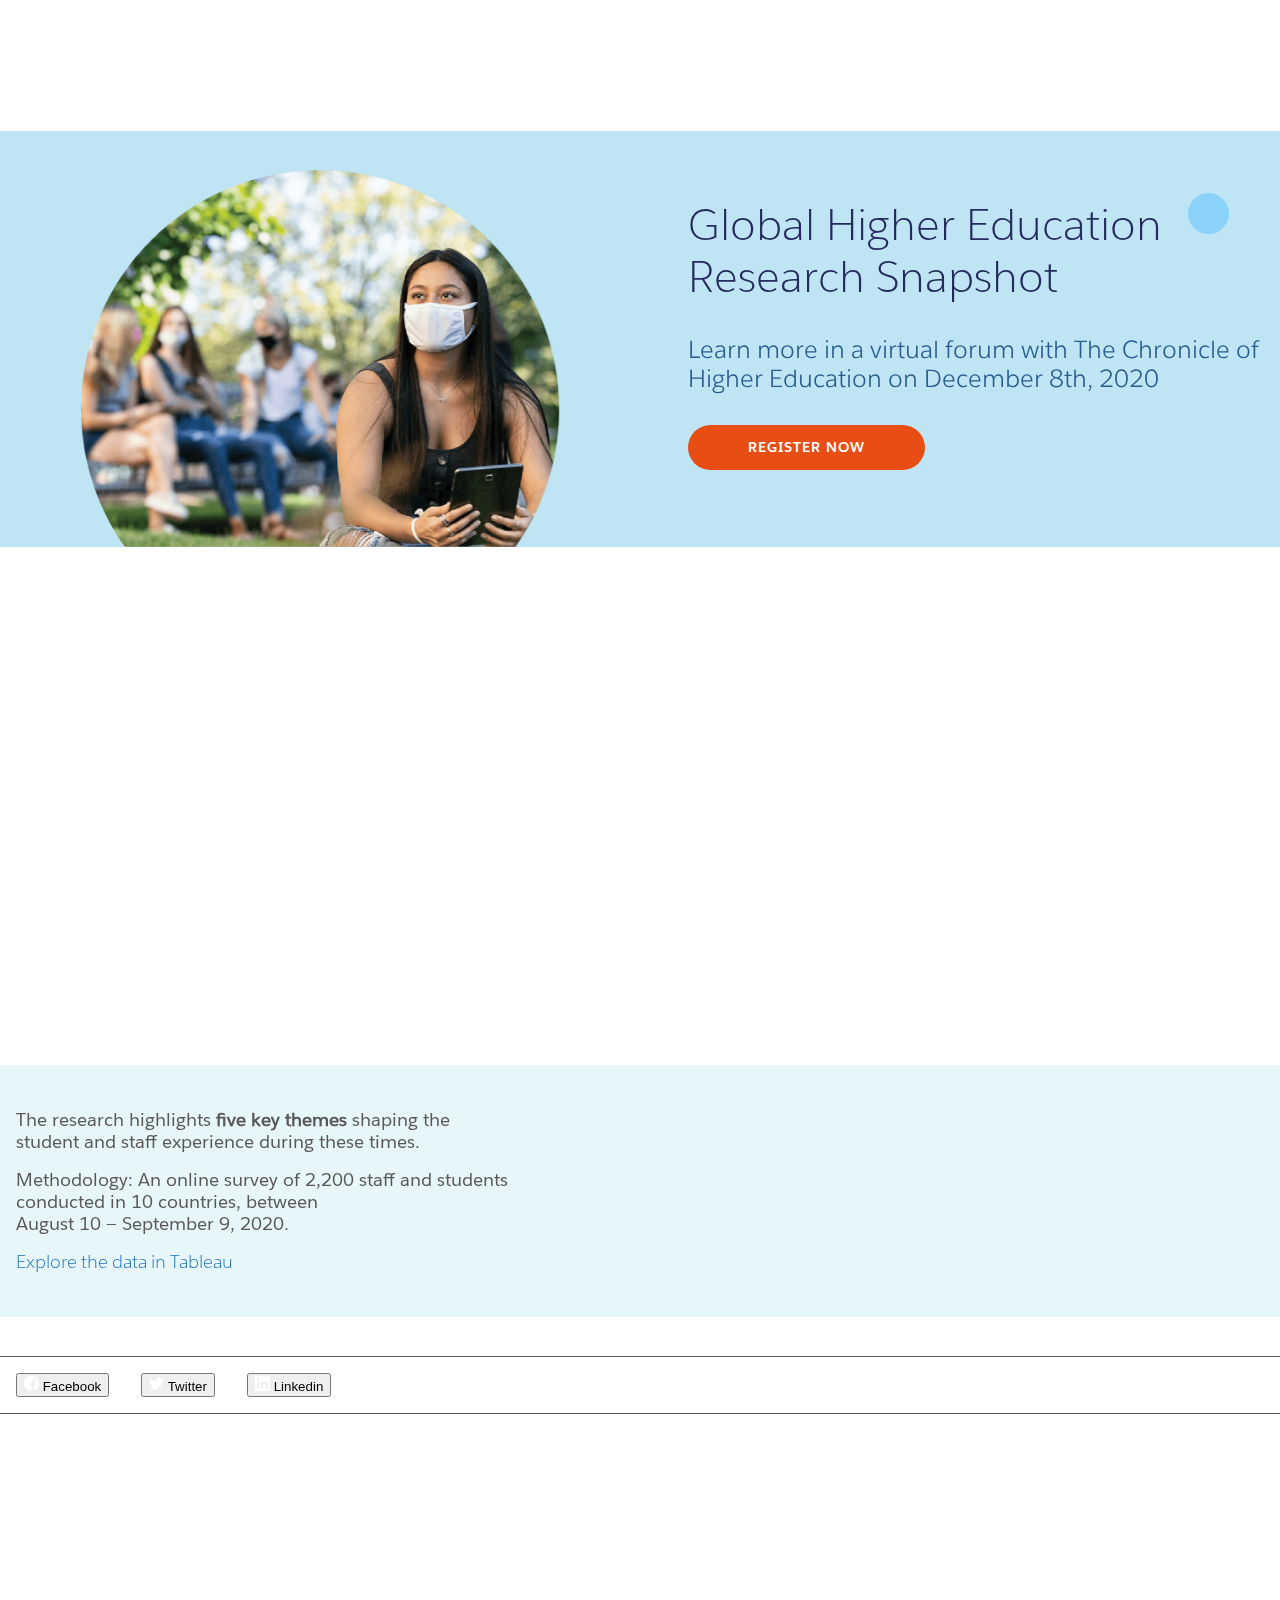
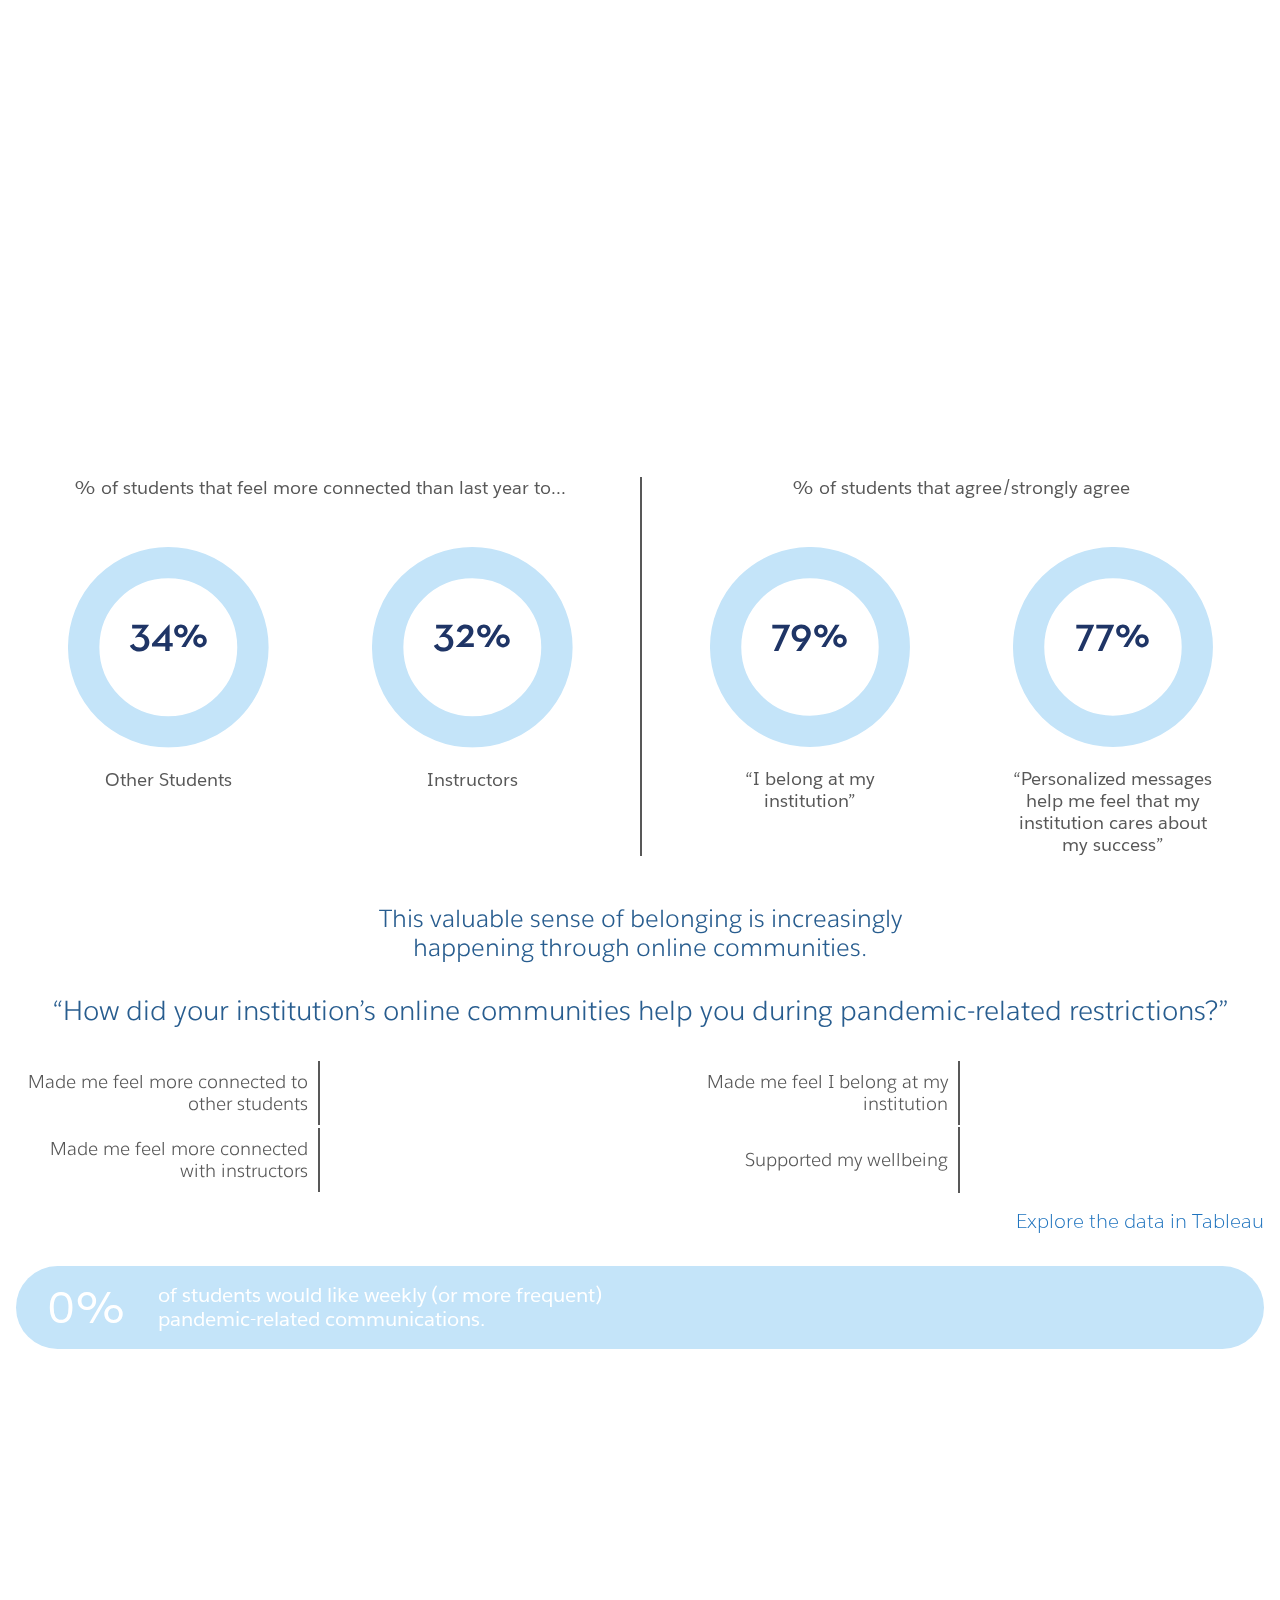
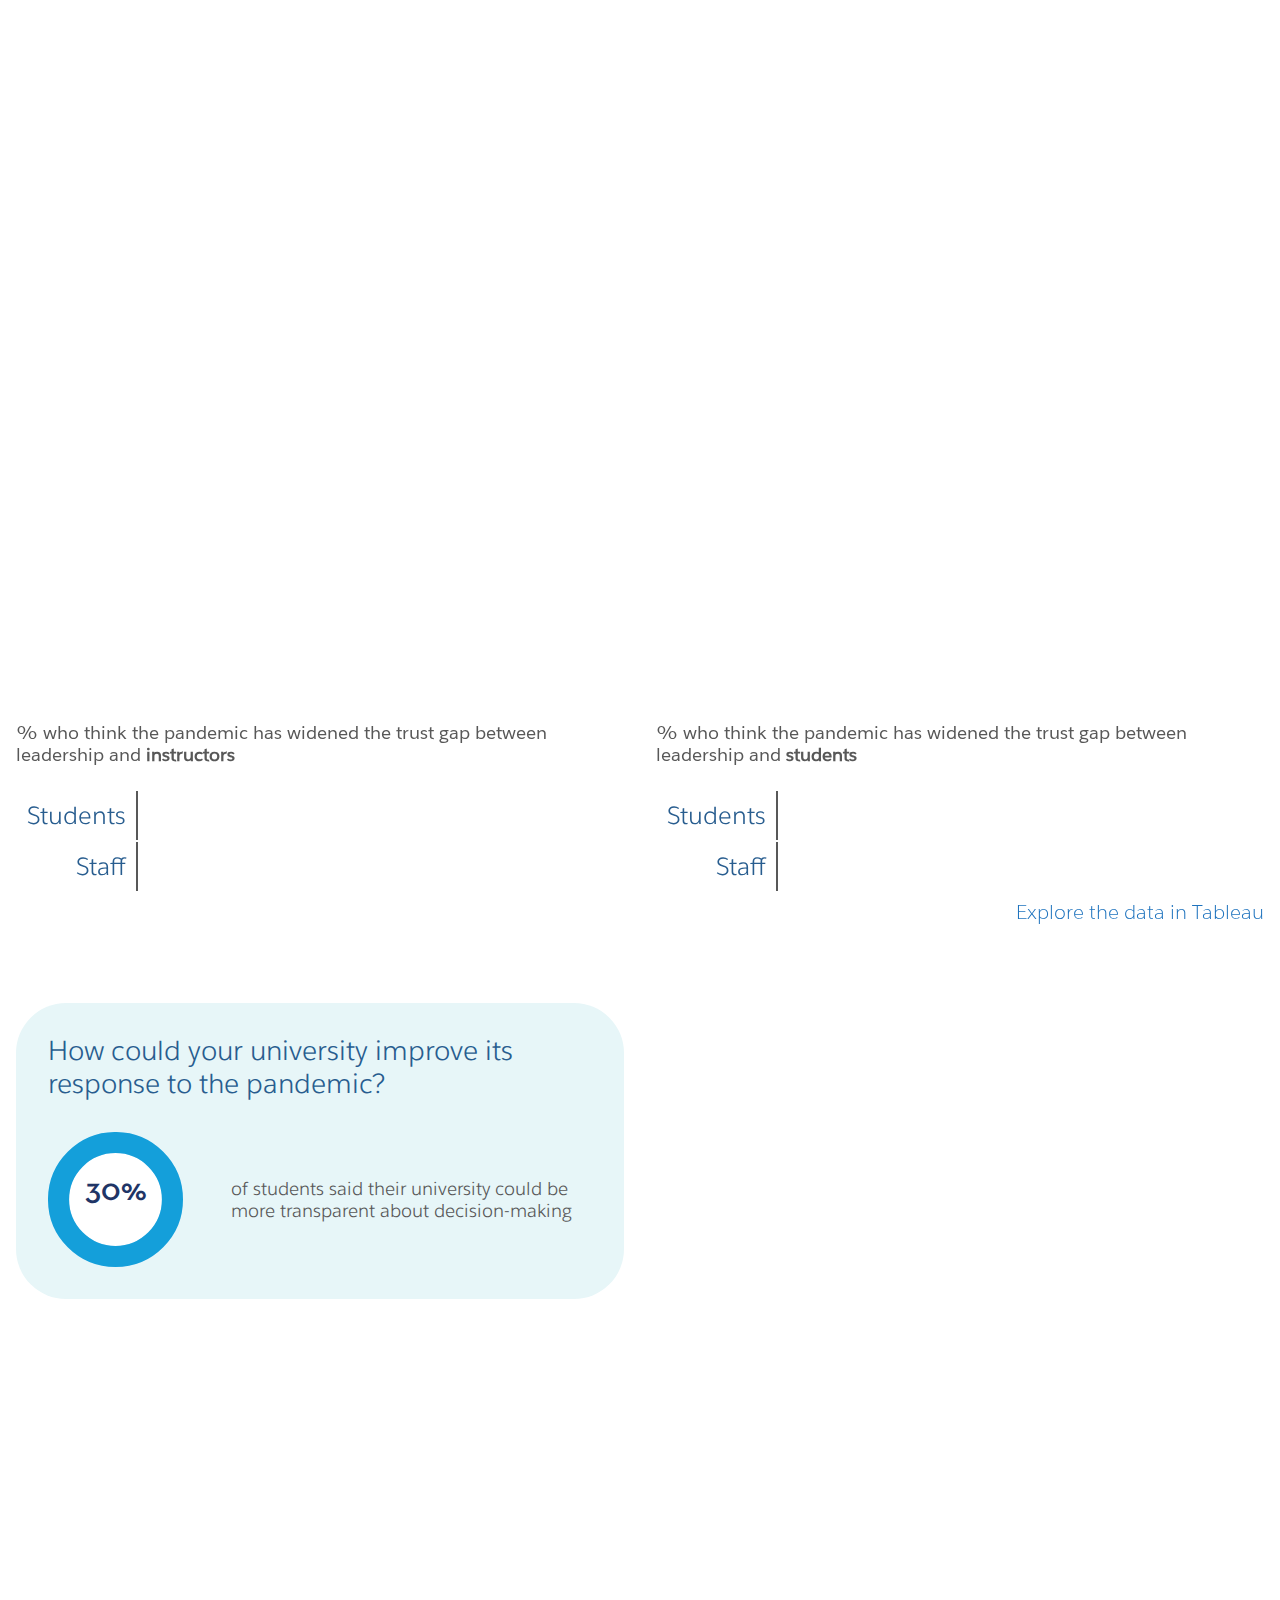
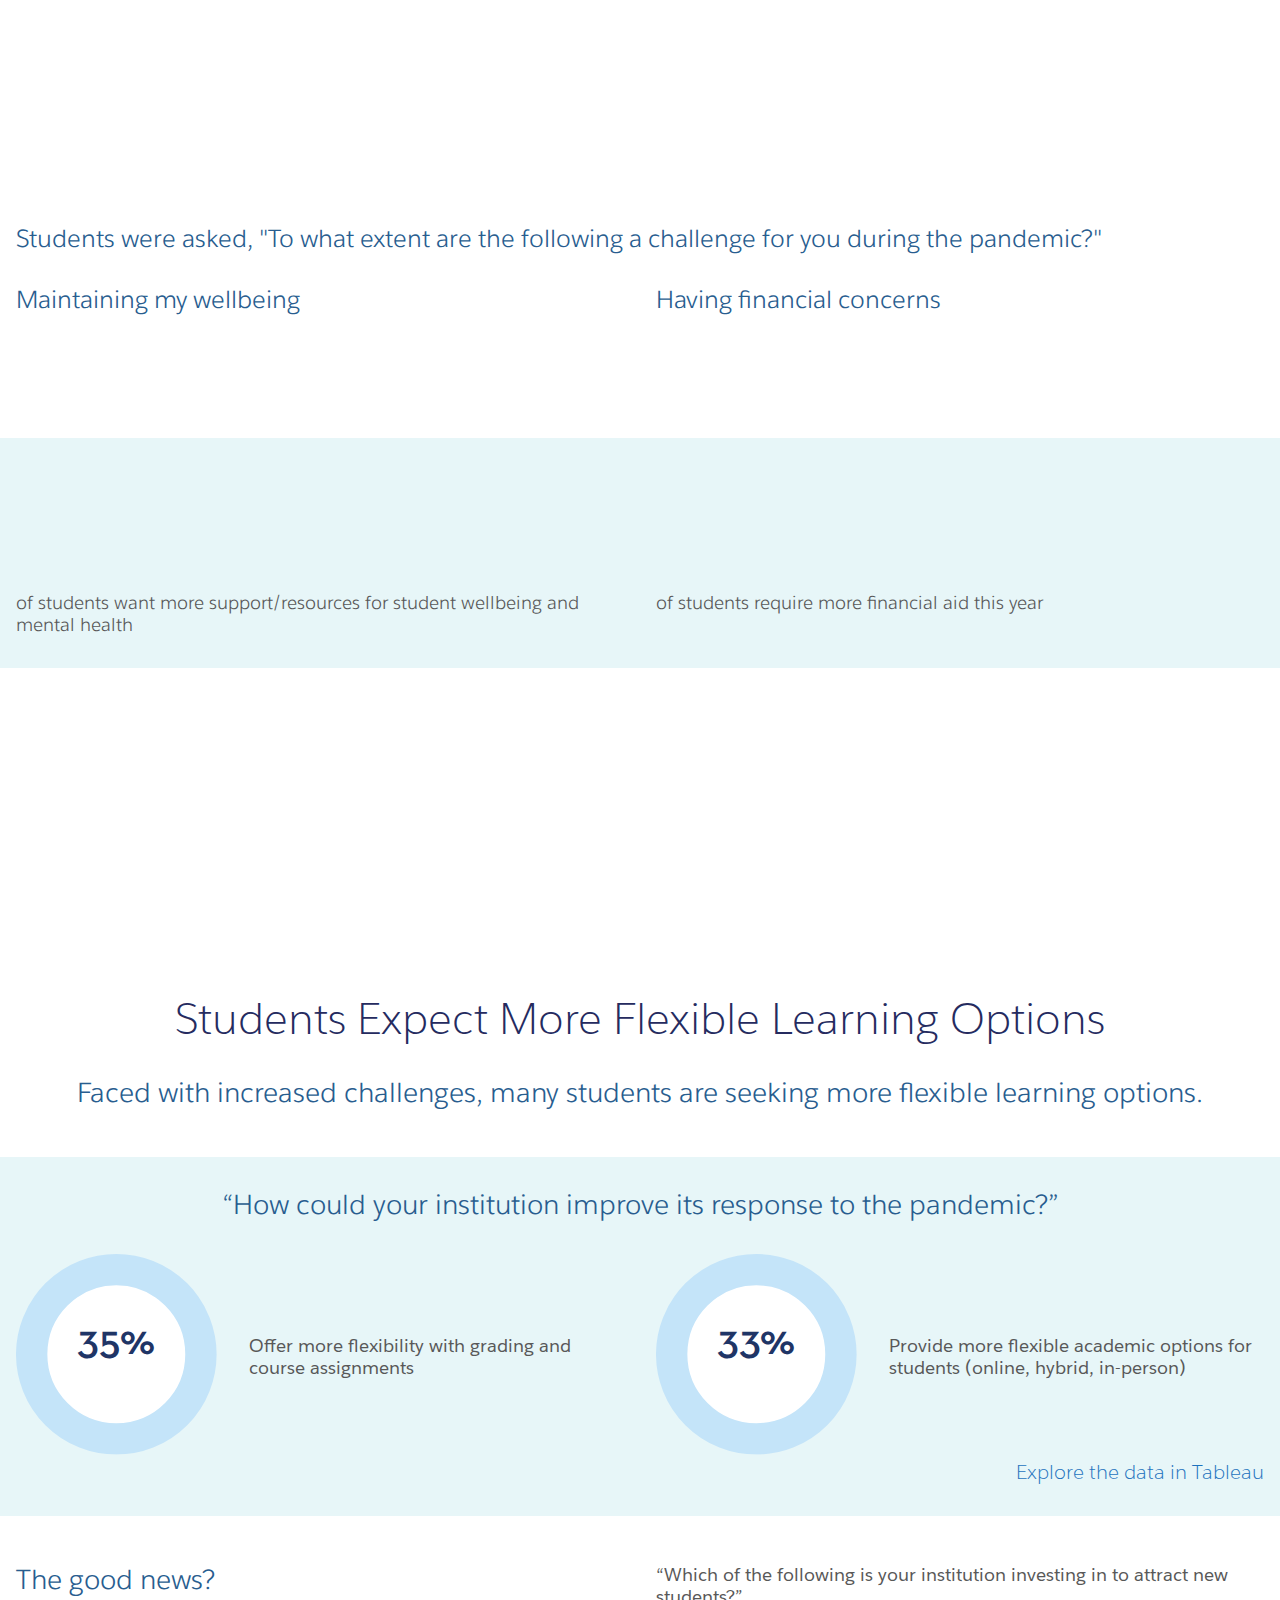
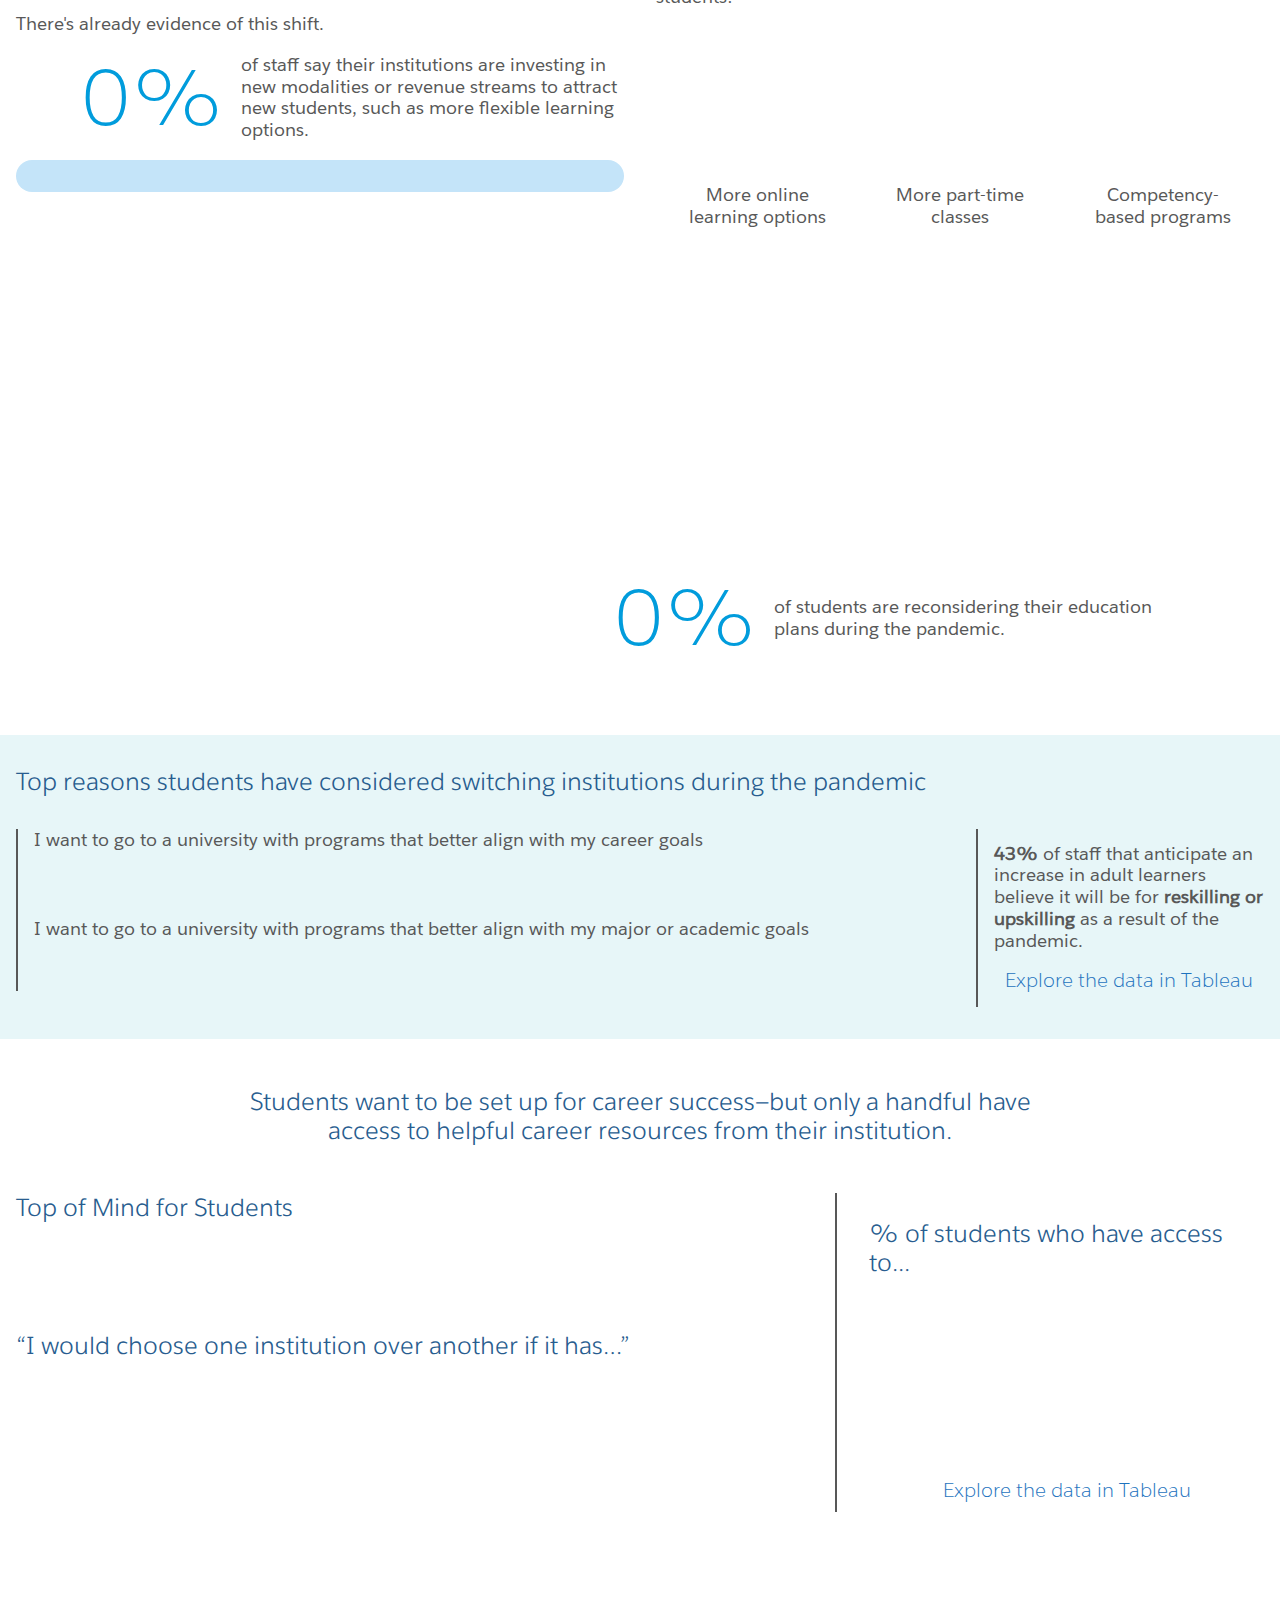
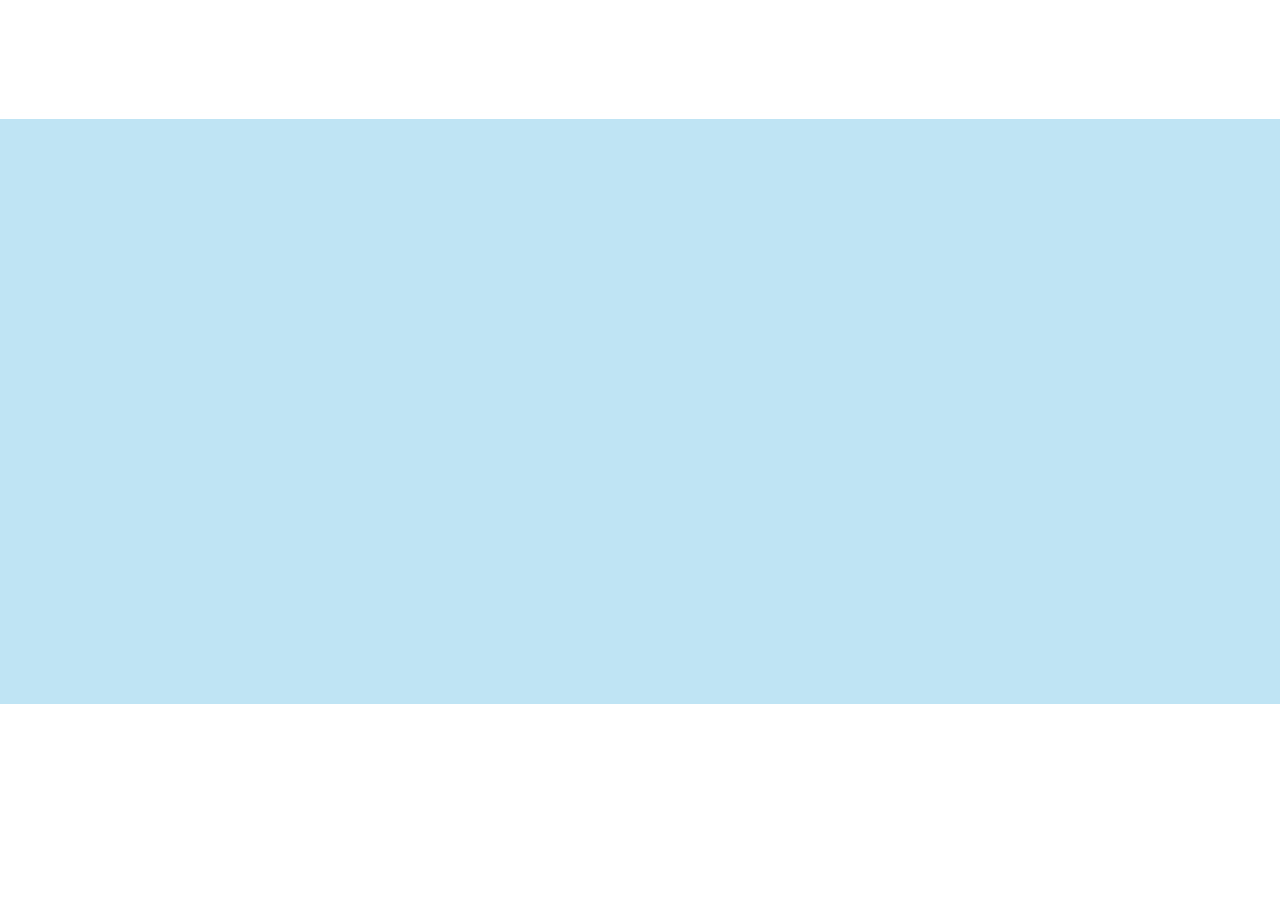
==== commit 318ee619: "code" ====
--- a/research.html
+++ b/research.html
@@ -179,9 +179,34 @@
 	<section class="section pt-0 pb-2">
 		<div class="container">
 			<div class="share">
-				<button class="share__item" data-share="facebook">Facebook</button>
-				<button class="share__item" data-share="twitter">Twitter</button>
-				<button class="share__item" data-share="linkedin">Linkedin</button>
+				<button class="share__item share__item__facebook" data-share="facebook">
+					<svg class="share__icon" enable-background="new 0 0 512 512" height="512" viewBox="0 0 512 512" width="512" xmlns="http://www.w3.org/2000/svg">
+						<path fill="#fff" d="m512 256c0-141.4-114.6-256-256-256s-256 114.6-256 256 114.6 256 256 256c1.5 0 3 0 4.5-.1v-199.2h-55v-64.1h55v-47.2c0-54.7 33.4-84.5 82.2-84.5 23.4 0 43.5 1.7 49.3 2.5v57.2h-33.6c-26.5 0-31.7 12.6-31.7 31.1v40.8h63.5l-8.3 64.1h-55.2v189.5c107-30.7 185.3-129.2 185.3-246.1z"/>
+					</svg>
+					Facebook
+				</button>
+				<button class="share__item share__item__twitter" data-share="twitter">
+					<svg class="share__icon" version="1.1"xmlns="http://www.w3.org/2000/svg" xmlns:xlink="http://www.w3.org/1999/xlink" x="0px" y="0px" viewBox="0 0 512 512" style="enable-background:new 0 0 512 512;" xml:space="preserve">
+						<path d="M512,97.248c-19.04,8.352-39.328,13.888-60.48,16.576c21.76-12.992,38.368-33.408,46.176-58.016
+								c-20.288,12.096-42.688,20.64-66.56,25.408C411.872,60.704,384.416,48,354.464,48c-58.112,0-104.896,47.168-104.896,104.992
+								c0,8.32,0.704,16.32,2.432,23.936c-87.264-4.256-164.48-46.08-216.352-109.792c-9.056,15.712-14.368,33.696-14.368,53.056
+								c0,36.352,18.72,68.576,46.624,87.232c-16.864-0.32-33.408-5.216-47.424-12.928c0,0.32,0,0.736,0,1.152
+								c0,51.008,36.384,93.376,84.096,103.136c-8.544,2.336-17.856,3.456-27.52,3.456c-6.72,0-13.504-0.384-19.872-1.792
+								c13.6,41.568,52.192,72.128,98.08,73.12c-35.712,27.936-81.056,44.768-130.144,44.768c-8.608,0-16.864-0.384-25.12-1.44
+								C46.496,446.88,101.6,464,161.024,464c193.152,0,298.752-160,298.752-298.688c0-4.64-0.16-9.12-0.384-13.568
+								C480.224,136.96,497.728,118.496,512,97.248z"/>
+					</svg>
+					Twitter
+				</button>
+				<button class="share__item" data-share="linkedin">
+					<svg class="share__icon" version="1.1" xmlns="http://www.w3.org/2000/svg" xmlns:xlink="http://www.w3.org/1999/xlink" x="0px" y="0px" width="510px" height="510px" viewBox="0 0 510 510" style="enable-background:new 0 0 510 510;" xml:space="preserve">
+						<path d="M459,0H51C22.95,0,0,22.95,0,51v408c0,28.05,22.95,51,51,51h408c28.05,0,51-22.95,51-51V51C510,22.95,487.05,0,459,0z
+								 M153,433.5H76.5V204H153V433.5z M114.75,160.65c-25.5,0-45.9-20.4-45.9-45.9s20.4-45.9,45.9-45.9s45.9,20.4,45.9,45.9
+								S140.25,160.65,114.75,160.65z M433.5,433.5H357V298.35c0-20.399-17.85-38.25-38.25-38.25s-38.25,17.851-38.25,38.25V433.5H204
+								V204h76.5v30.6c12.75-20.4,40.8-35.7,63.75-35.7c48.45,0,89.25,40.8,89.25,89.25V433.5z"/>
+					</svg>
+					Linkedin
+				</button>
 			</div>
 		</div>
 	</section>
--- a/research.css
+++ b/research.css
@@ -2187,7 +2187,13 @@
 .share__item {
 	margin: 0 1rem;
 }
-
+.share__icon {
+	width: 15px;
+	height: auto;
+}
+.share__icon path {
+	fill: #fff;
+}
 
 
 
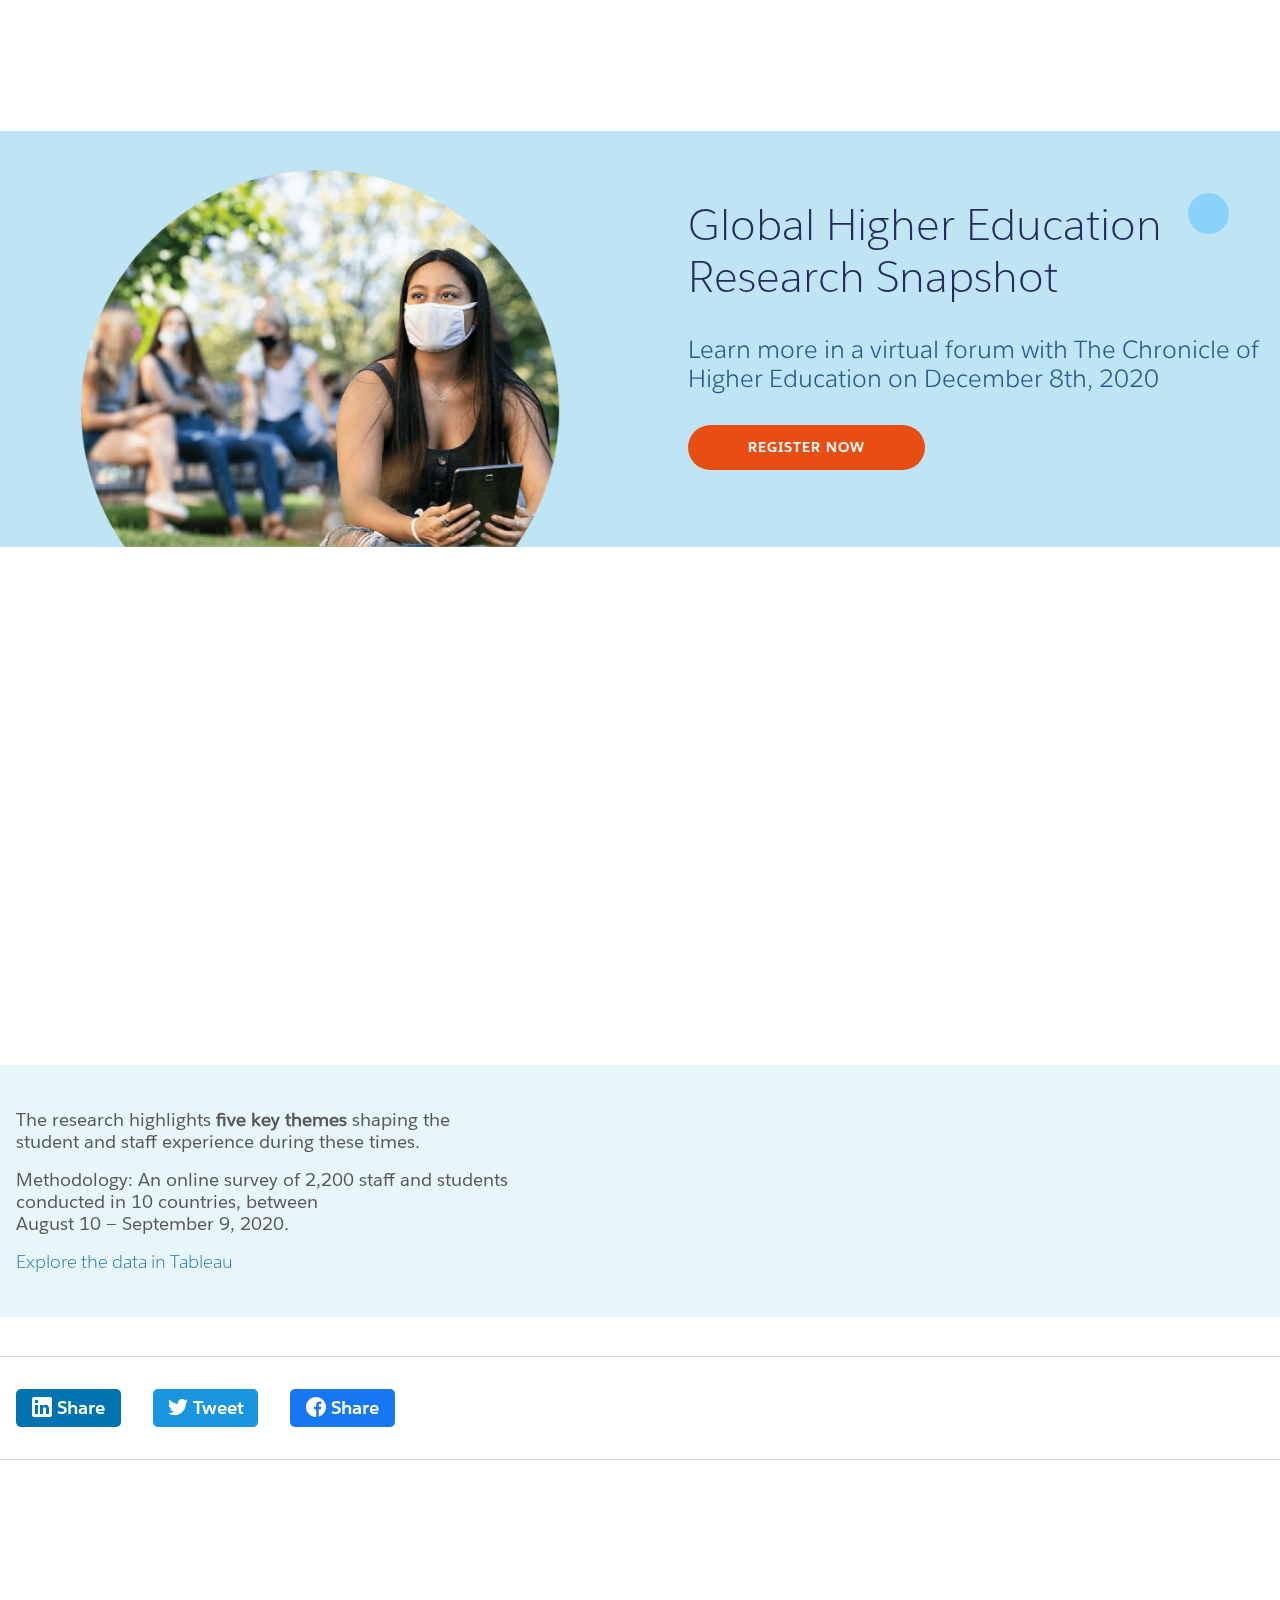
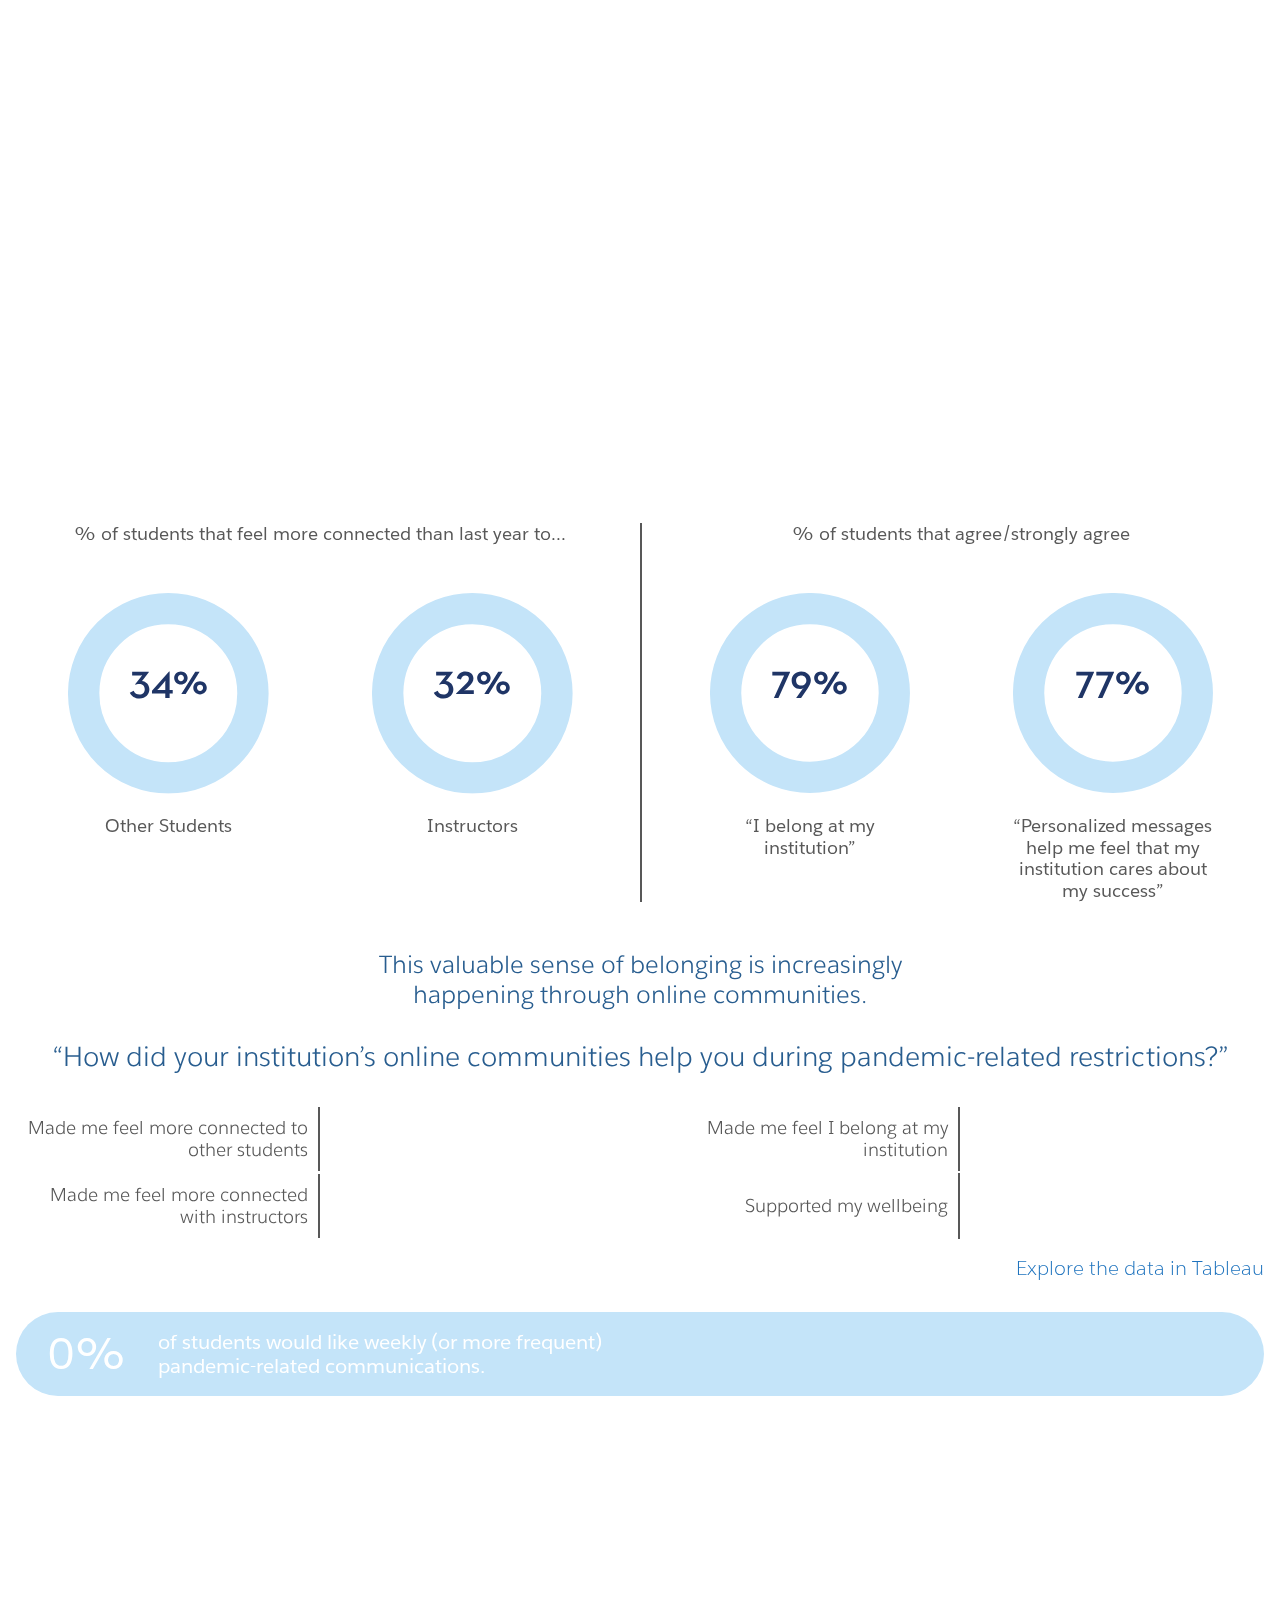
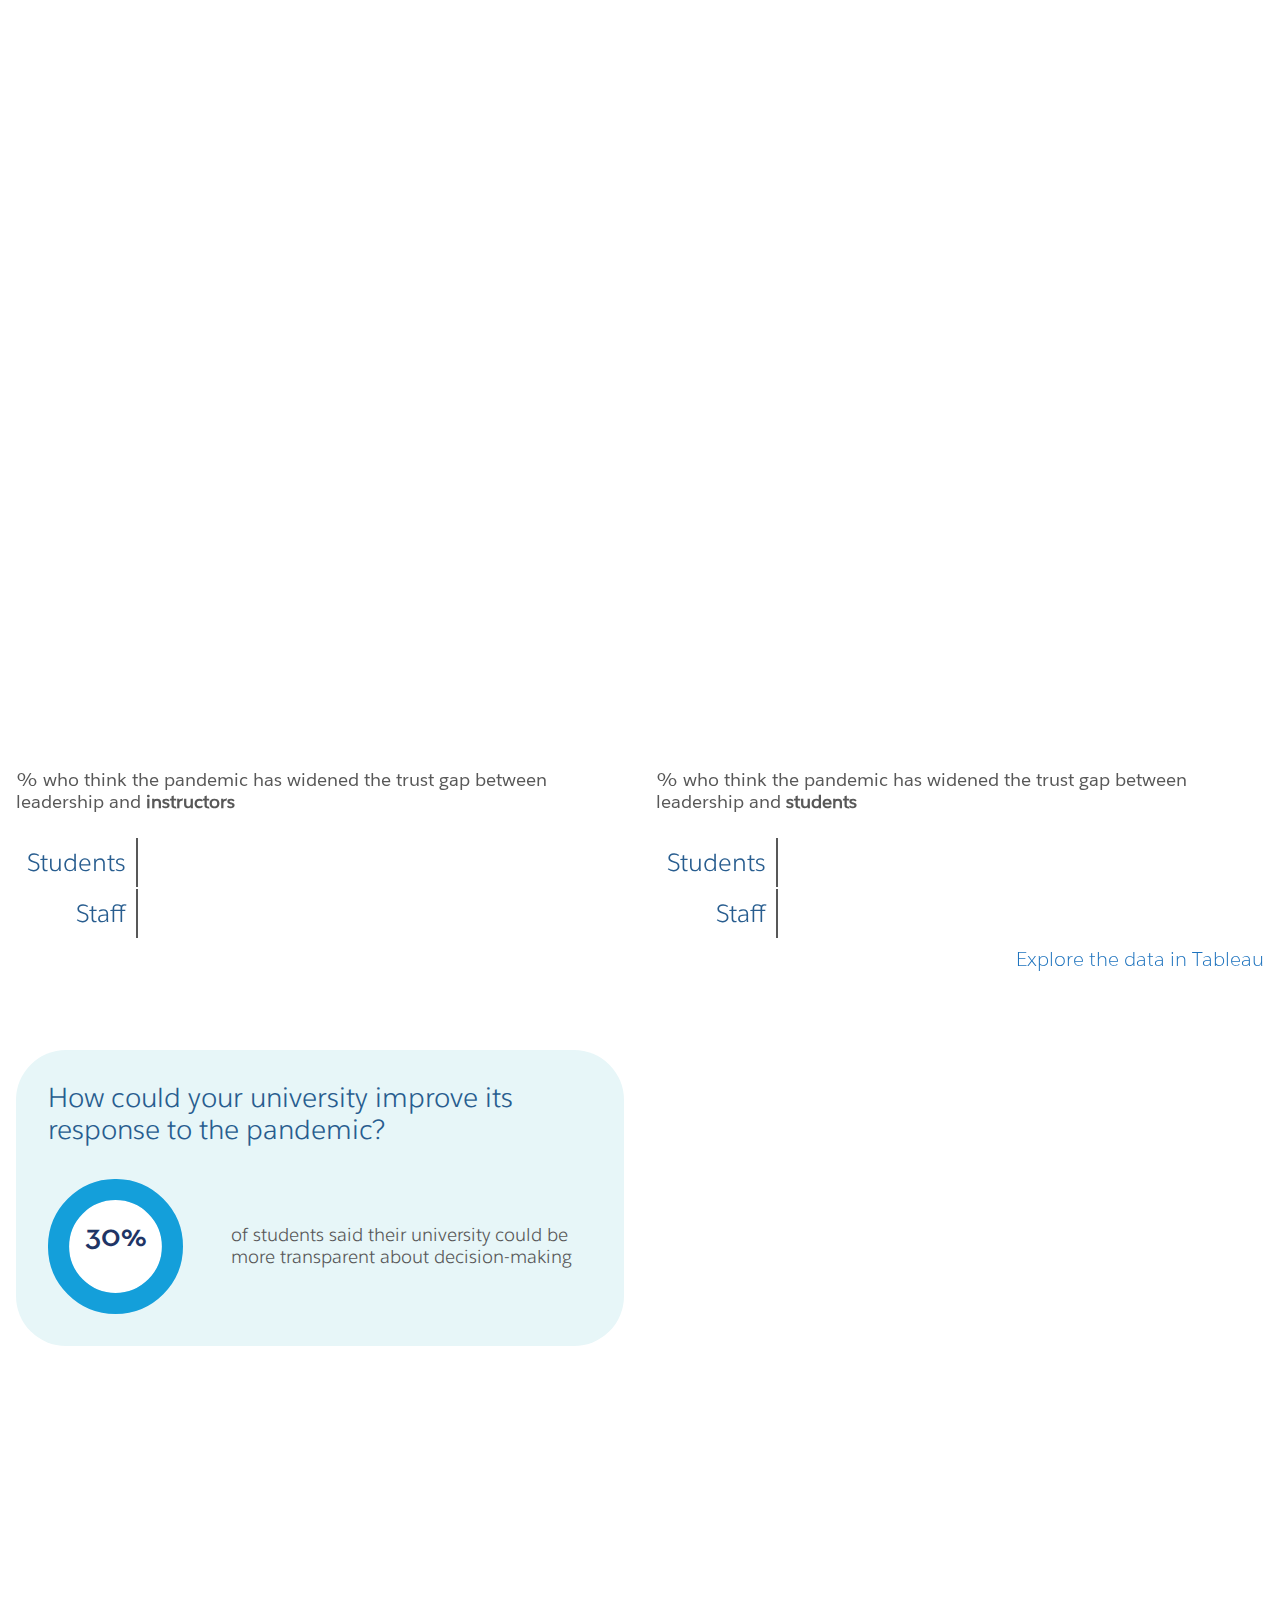
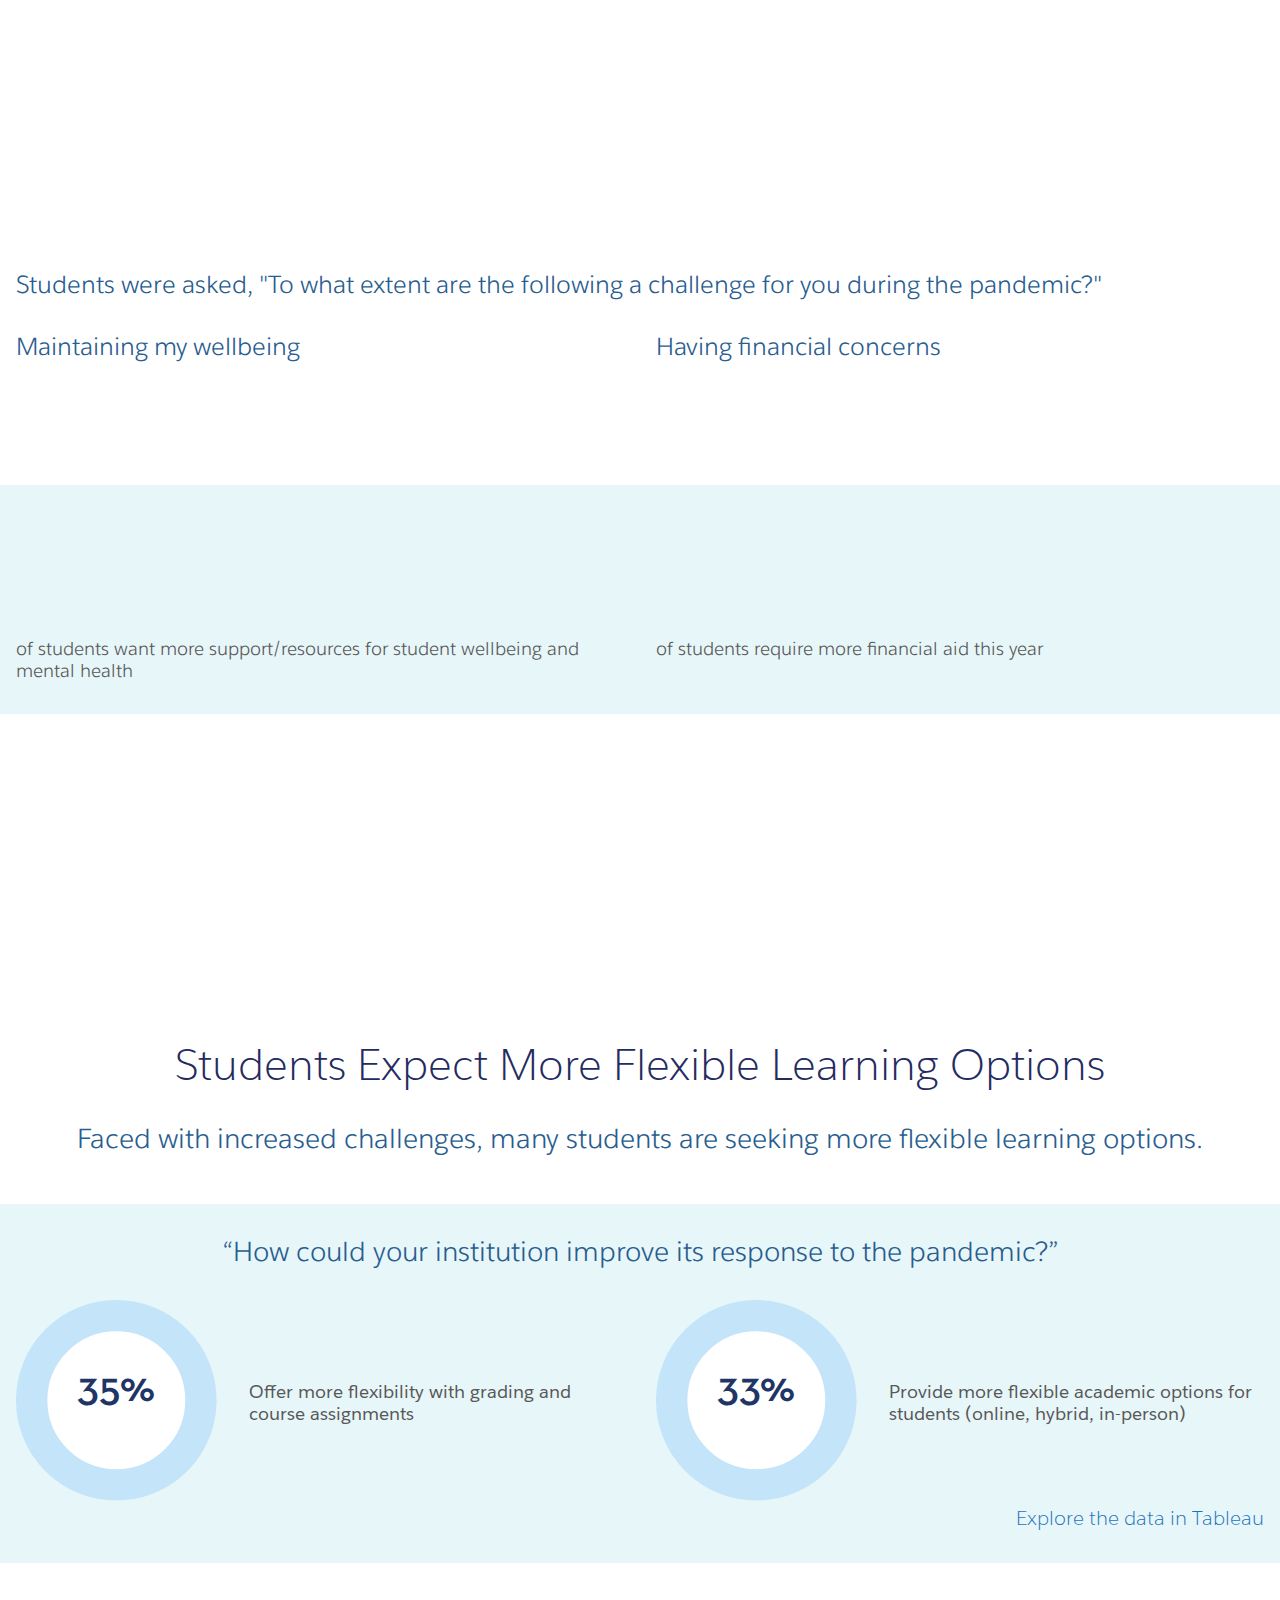
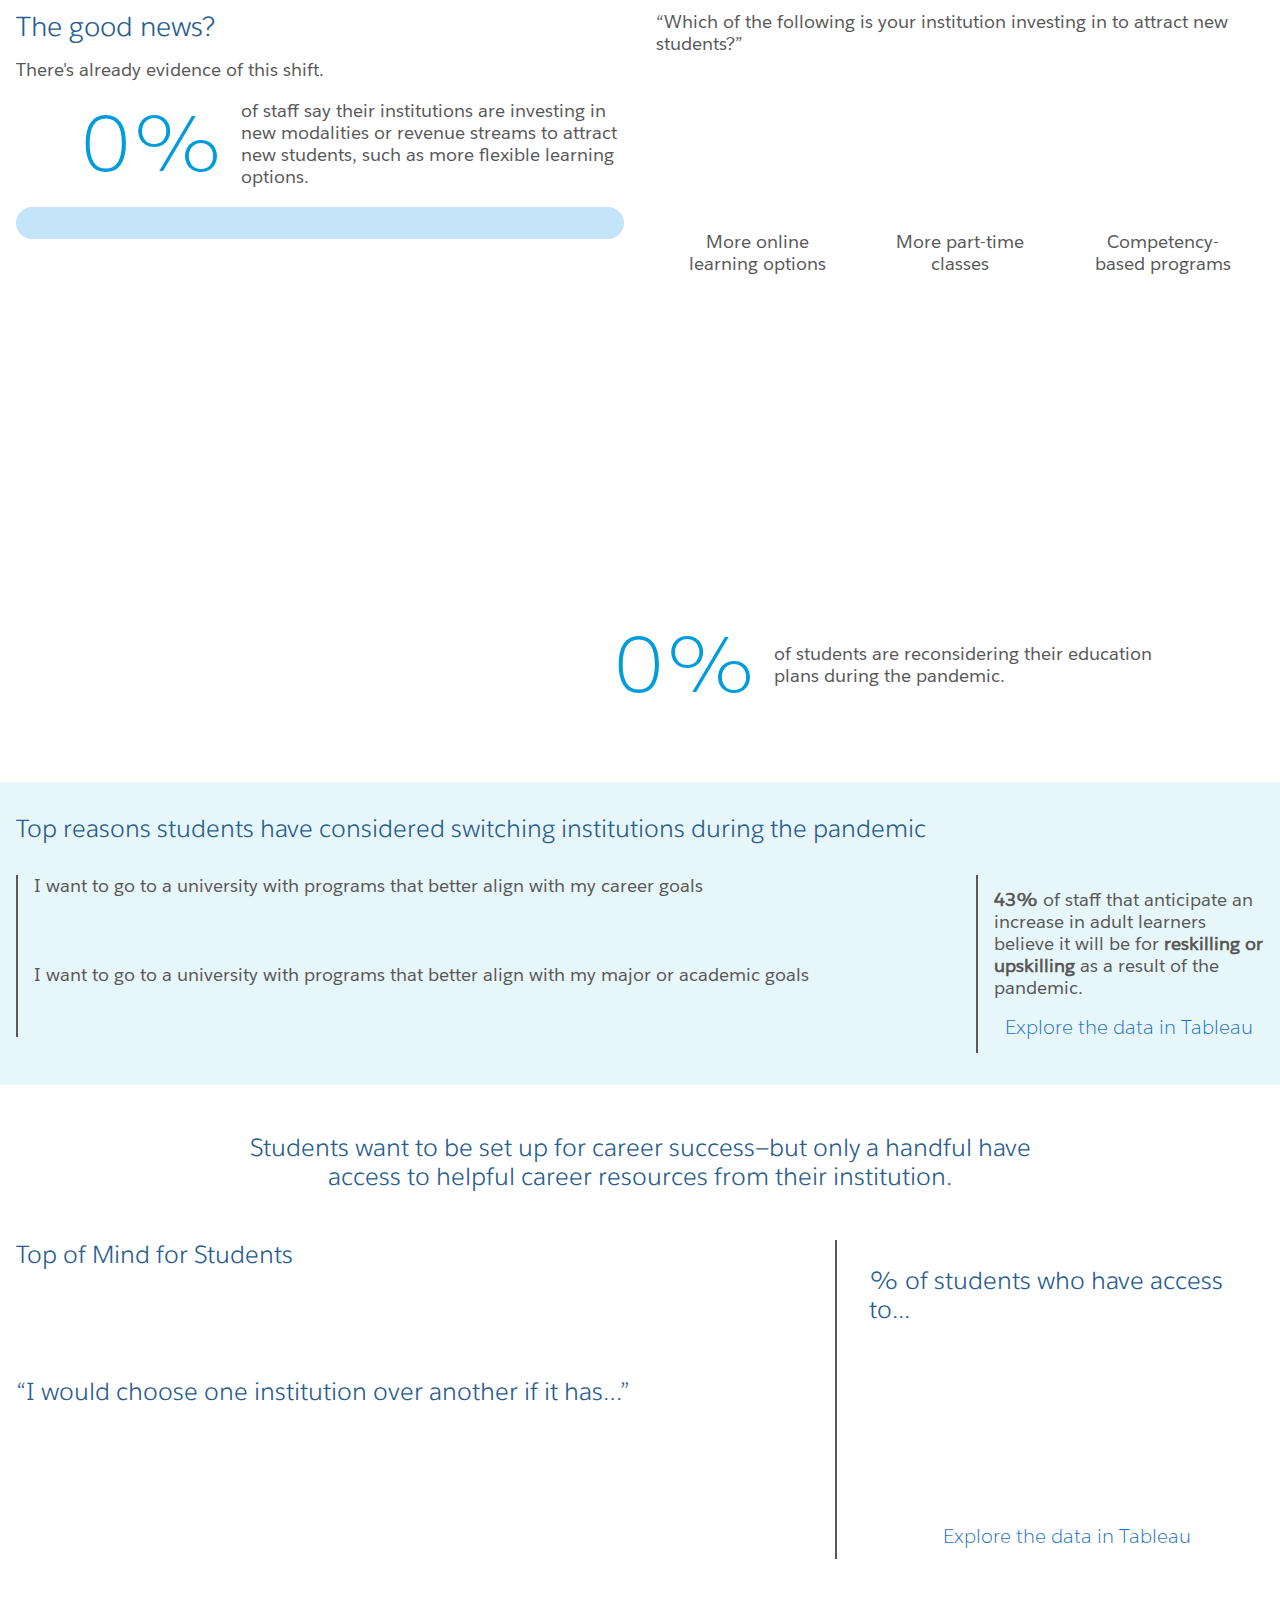
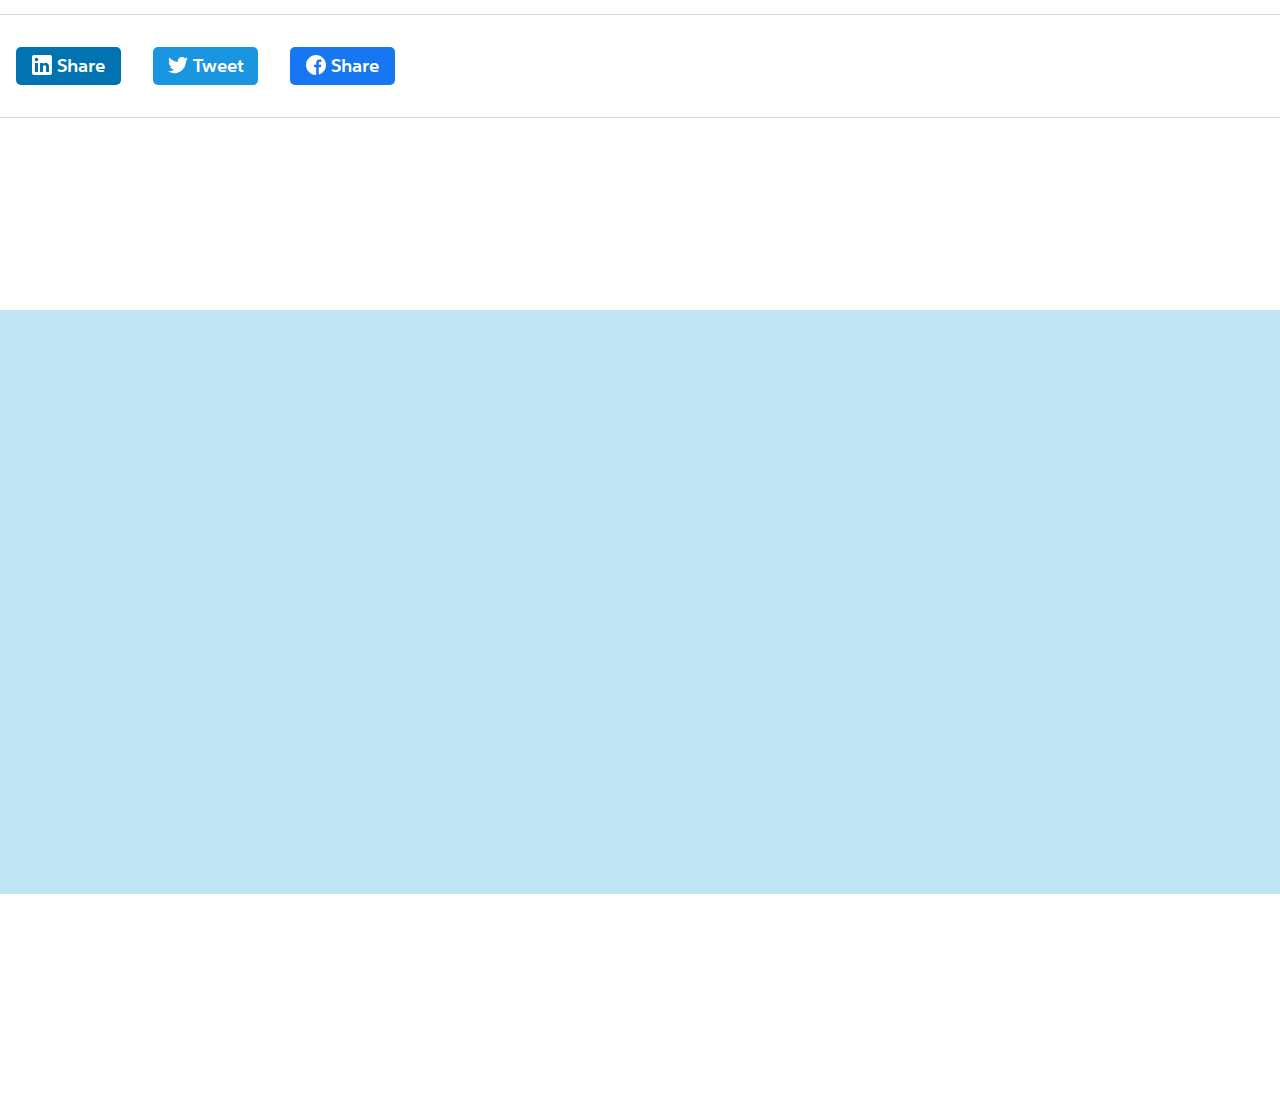
==== commit ac49a746: "code" ====
--- a/research.html
+++ b/research.html
@@ -178,34 +178,24 @@
 	</section>
 	<section class="section pt-0 pb-2">
 		<div class="container">
-			<div class="share">
-				<button class="share__item share__item__facebook" data-share="facebook">
+			<div class="share pt-2 pb-2">
+				<button class="share__item text--description share__item--linkedin" data-share="linkedin">
+					<svg class="share__icon" version="1.1" xmlns="http://www.w3.org/2000/svg" xmlns:xlink="http://www.w3.org/1999/xlink" x="0px" y="0px" width="510px" height="510px" viewBox="0 0 510 510" style="enable-background:new 0 0 510 510;" xml:space="preserve">
+						<path d="M459,0H51C22.95,0,0,22.95,0,51v408c0,28.05,22.95,51,51,51h408c28.05,0,51-22.95,51-51V51C510,22.95,487.05,0,459,0z M153,433.5H76.5V204H153V433.5z M114.75,160.65c-25.5,0-45.9-20.4-45.9-45.9s20.4-45.9,45.9-45.9s45.9,20.4,45.9,45.9 S140.25,160.65,114.75,160.65z M433.5,433.5H357V298.35c0-20.399-17.85-38.25-38.25-38.25s-38.25,17.851-38.25,38.25V433.5H204 V204h76.5v30.6c12.75-20.4,40.8-35.7,63.75-35.7c48.45,0,89.25,40.8,89.25,89.25V433.5z"/>
+					</svg>
+					Share
+				</button>
+				<button class="share__item text--description share__item--twitter" data-share="twitter">
+					<svg class="share__icon" version="1.1"xmlns="http://www.w3.org/2000/svg" xmlns:xlink="http://www.w3.org/1999/xlink" x="0px" y="0px" viewBox="0 0 512 512" style="enable-background:new 0 0 512 512;" xml:space="preserve">
+						<path d="M512,97.248c-19.04,8.352-39.328,13.888-60.48,16.576c21.76-12.992,38.368-33.408,46.176-58.016 c-20.288,12.096-42.688,20.64-66.56,25.408C411.872,60.704,384.416,48,354.464,48c-58.112,0-104.896,47.168-104.896,104.992 c0,8.32,0.704,16.32,2.432,23.936c-87.264-4.256-164.48-46.08-216.352-109.792c-9.056,15.712-14.368,33.696-14.368,53.056 c0,36.352,18.72,68.576,46.624,87.232c-16.864-0.32-33.408-5.216-47.424-12.928c0,0.32,0,0.736,0,1.152 c0,51.008,36.384,93.376,84.096,103.136c-8.544,2.336-17.856,3.456-27.52,3.456c-6.72,0-13.504-0.384-19.872-1.792 c13.6,41.568,52.192,72.128,98.08,73.12c-35.712,27.936-81.056,44.768-130.144,44.768c-8.608,0-16.864-0.384-25.12-1.44 C46.496,446.88,101.6,464,161.024,464c193.152,0,298.752-160,298.752-298.688c0-4.64-0.16-9.12-0.384-13.568 C480.224,136.96,497.728,118.496,512,97.248z"/>
+					</svg>
+					Tweet
+				</button>
+				<button class="share__item text--description share__item--facebook" data-share="facebook">
 					<svg class="share__icon" enable-background="new 0 0 512 512" height="512" viewBox="0 0 512 512" width="512" xmlns="http://www.w3.org/2000/svg">
-						<path fill="#fff" d="m512 256c0-141.4-114.6-256-256-256s-256 114.6-256 256 114.6 256 256 256c1.5 0 3 0 4.5-.1v-199.2h-55v-64.1h55v-47.2c0-54.7 33.4-84.5 82.2-84.5 23.4 0 43.5 1.7 49.3 2.5v57.2h-33.6c-26.5 0-31.7 12.6-31.7 31.1v40.8h63.5l-8.3 64.1h-55.2v189.5c107-30.7 185.3-129.2 185.3-246.1z"/>
+						<path fill="#fff" d="m512 256c0-141.4-114.6-256-256-256s-256 114.6-256 256 114.6 256 256 256c1.5 0 3 0  4.5-.1v-199.2h-55v-64.1h55v-47.2c0-54.7 33.4-84.5 82.2-84.5 23.4 0 43.5 1.7 49.3 2.5v57.2h-33.6c-26.5 0-31.7 12.6-31.7 31.1v40.8h63.5l-8.3 64.1h-55.2v189.5c107-30.7 185.3-129.2 185.3-246.1z"/>
 					</svg>
-					Facebook
-				</button>
-				<button class="share__item share__item__twitter" data-share="twitter">
-					<svg class="share__icon" version="1.1"xmlns="http://www.w3.org/2000/svg" xmlns:xlink="http://www.w3.org/1999/xlink" x="0px" y="0px" viewBox="0 0 512 512" style="enable-background:new 0 0 512 512;" xml:space="preserve">
-						<path d="M512,97.248c-19.04,8.352-39.328,13.888-60.48,16.576c21.76-12.992,38.368-33.408,46.176-58.016
-								c-20.288,12.096-42.688,20.64-66.56,25.408C411.872,60.704,384.416,48,354.464,48c-58.112,0-104.896,47.168-104.896,104.992
-								c0,8.32,0.704,16.32,2.432,23.936c-87.264-4.256-164.48-46.08-216.352-109.792c-9.056,15.712-14.368,33.696-14.368,53.056
-								c0,36.352,18.72,68.576,46.624,87.232c-16.864-0.32-33.408-5.216-47.424-12.928c0,0.32,0,0.736,0,1.152
-								c0,51.008,36.384,93.376,84.096,103.136c-8.544,2.336-17.856,3.456-27.52,3.456c-6.72,0-13.504-0.384-19.872-1.792
-								c13.6,41.568,52.192,72.128,98.08,73.12c-35.712,27.936-81.056,44.768-130.144,44.768c-8.608,0-16.864-0.384-25.12-1.44
-								C46.496,446.88,101.6,464,161.024,464c193.152,0,298.752-160,298.752-298.688c0-4.64-0.16-9.12-0.384-13.568
-								C480.224,136.96,497.728,118.496,512,97.248z"/>
-					</svg>
-					Twitter
-				</button>
-				<button class="share__item" data-share="linkedin">
-					<svg class="share__icon" version="1.1" xmlns="http://www.w3.org/2000/svg" xmlns:xlink="http://www.w3.org/1999/xlink" x="0px" y="0px" width="510px" height="510px" viewBox="0 0 510 510" style="enable-background:new 0 0 510 510;" xml:space="preserve">
-						<path d="M459,0H51C22.95,0,0,22.95,0,51v408c0,28.05,22.95,51,51,51h408c28.05,0,51-22.95,51-51V51C510,22.95,487.05,0,459,0z
-								 M153,433.5H76.5V204H153V433.5z M114.75,160.65c-25.5,0-45.9-20.4-45.9-45.9s20.4-45.9,45.9-45.9s45.9,20.4,45.9,45.9
-								S140.25,160.65,114.75,160.65z M433.5,433.5H357V298.35c0-20.399-17.85-38.25-38.25-38.25s-38.25,17.851-38.25,38.25V433.5H204
-								V204h76.5v30.6c12.75-20.4,40.8-35.7,63.75-35.7c48.45,0,89.25,40.8,89.25,89.25V433.5z"/>
-					</svg>
-					Linkedin
+					Share
 				</button>
 			</div>
 		</div>
@@ -828,6 +818,30 @@
 			</div>
 		</div>
 	</section>
+	<section class="section pt-0 pb-2">
+		<div class="container">
+			<div class="share pt-2 pb-2">
+				<button class="share__item text--description share__item--linkedin" data-share="linkedin">
+					<svg class="share__icon" version="1.1" xmlns="http://www.w3.org/2000/svg" xmlns:xlink="http://www.w3.org/1999/xlink" x="0px" y="0px" width="510px" height="510px" viewBox="0 0 510 510" style="enable-background:new 0 0 510 510;" xml:space="preserve">
+						<path d="M459,0H51C22.95,0,0,22.95,0,51v408c0,28.05,22.95,51,51,51h408c28.05,0,51-22.95,51-51V51C510,22.95,487.05,0,459,0z M153,433.5H76.5V204H153V433.5z M114.75,160.65c-25.5,0-45.9-20.4-45.9-45.9s20.4-45.9,45.9-45.9s45.9,20.4,45.9,45.9 S140.25,160.65,114.75,160.65z M433.5,433.5H357V298.35c0-20.399-17.85-38.25-38.25-38.25s-38.25,17.851-38.25,38.25V433.5H204 V204h76.5v30.6c12.75-20.4,40.8-35.7,63.75-35.7c48.45,0,89.25,40.8,89.25,89.25V433.5z"/>
+					</svg>
+					Share
+				</button>
+				<button class="share__item text--description share__item--twitter" data-share="twitter">
+					<svg class="share__icon" version="1.1"xmlns="http://www.w3.org/2000/svg" xmlns:xlink="http://www.w3.org/1999/xlink" x="0px" y="0px" viewBox="0 0 512 512" style="enable-background:new 0 0 512 512;" xml:space="preserve">
+						<path d="M512,97.248c-19.04,8.352-39.328,13.888-60.48,16.576c21.76-12.992,38.368-33.408,46.176-58.016 c-20.288,12.096-42.688,20.64-66.56,25.408C411.872,60.704,384.416,48,354.464,48c-58.112,0-104.896,47.168-104.896,104.992 c0,8.32,0.704,16.32,2.432,23.936c-87.264-4.256-164.48-46.08-216.352-109.792c-9.056,15.712-14.368,33.696-14.368,53.056 c0,36.352,18.72,68.576,46.624,87.232c-16.864-0.32-33.408-5.216-47.424-12.928c0,0.32,0,0.736,0,1.152 c0,51.008,36.384,93.376,84.096,103.136c-8.544,2.336-17.856,3.456-27.52,3.456c-6.72,0-13.504-0.384-19.872-1.792 c13.6,41.568,52.192,72.128,98.08,73.12c-35.712,27.936-81.056,44.768-130.144,44.768c-8.608,0-16.864-0.384-25.12-1.44 C46.496,446.88,101.6,464,161.024,464c193.152,0,298.752-160,298.752-298.688c0-4.64-0.16-9.12-0.384-13.568 C480.224,136.96,497.728,118.496,512,97.248z"/>
+					</svg>
+					Tweet
+				</button>
+				<button class="share__item text--description share__item--facebook" data-share="facebook">
+					<svg class="share__icon" enable-background="new 0 0 512 512" height="512" viewBox="0 0 512 512" width="512" xmlns="http://www.w3.org/2000/svg">
+						<path fill="#fff" d="m512 256c0-141.4-114.6-256-256-256s-256 114.6-256 256 114.6 256 256 256c1.5 0 3 0 4.5-.1v-199.2h-55v-64.1h55v-47.2c0-54.7 33.4-84.5 82.2-84.5 23.4 0 43.5 1.7 49.3 2.5v57.2h-33.6c-26.5 0-31.7 12.6-31.7 31.1v40.8h63.5l-8.3 64.1h-55.2v189.5c107-30.7 185.3-129.2 185.3-246.1z"/>
+					</svg>
+					Share
+				</button>
+			</div>
+		</div>
+	</section>
 	<section class="section pb-0 pt-0">
 		<div class="container">
 			<div class="block-pill block-pill--b-b-0" data-anime="animate__fromTop" data-anime-duration="2" data-scroll-margin="0.2">
--- a/research.css
+++ b/research.css
@@ -2179,22 +2179,51 @@
 /*Share*/
 .share {
 	display: flex;
-	padding: 1rem 0;
+	padding: 2rem 0;
 	margin: 0 -1rem;
-	border-top: 1px solid #585858;
-	border-bottom: 1px solid #585858;
+	border-top: 1px solid rgb(215, 215, 215);
+	border-bottom: 1px solid rgb(215, 215, 215);
 }
 .share__item {
+	width: 105px;
 	margin: 0 1rem;
+	border: none;
+	border-radius: 5px;
+	box-shadow: none;
+	color: #fff;
+	font-family: SalesforceSansBold, sans-serif;
+	text-align: center;
+	cursor: pointer;
+	line-height: 2;
+}
+.share__item--twitter {
+	background-color: #1a95e0;
+}
+.share__item--facebook {
+	background-color: #1777f2;
+}
+.share__item--linkedin {
+	background-color: #0173b1;
 }
 .share__icon {
-	width: 15px;
+	position: relative;
+	top: -2px;
+	width: 20px;
 	height: auto;
+	vertical-align: middle;
 }
 .share__icon path {
 	fill: #fff;
 }
-
+@media screen and (max-width: 500px) {
+	.share {
+		padding: 1.5rem 0;
+		margin: 0 -0.5rem;
+	}
+	.share__item {
+		margin: 0 0.5rem;
+	}
+}
 
 
 
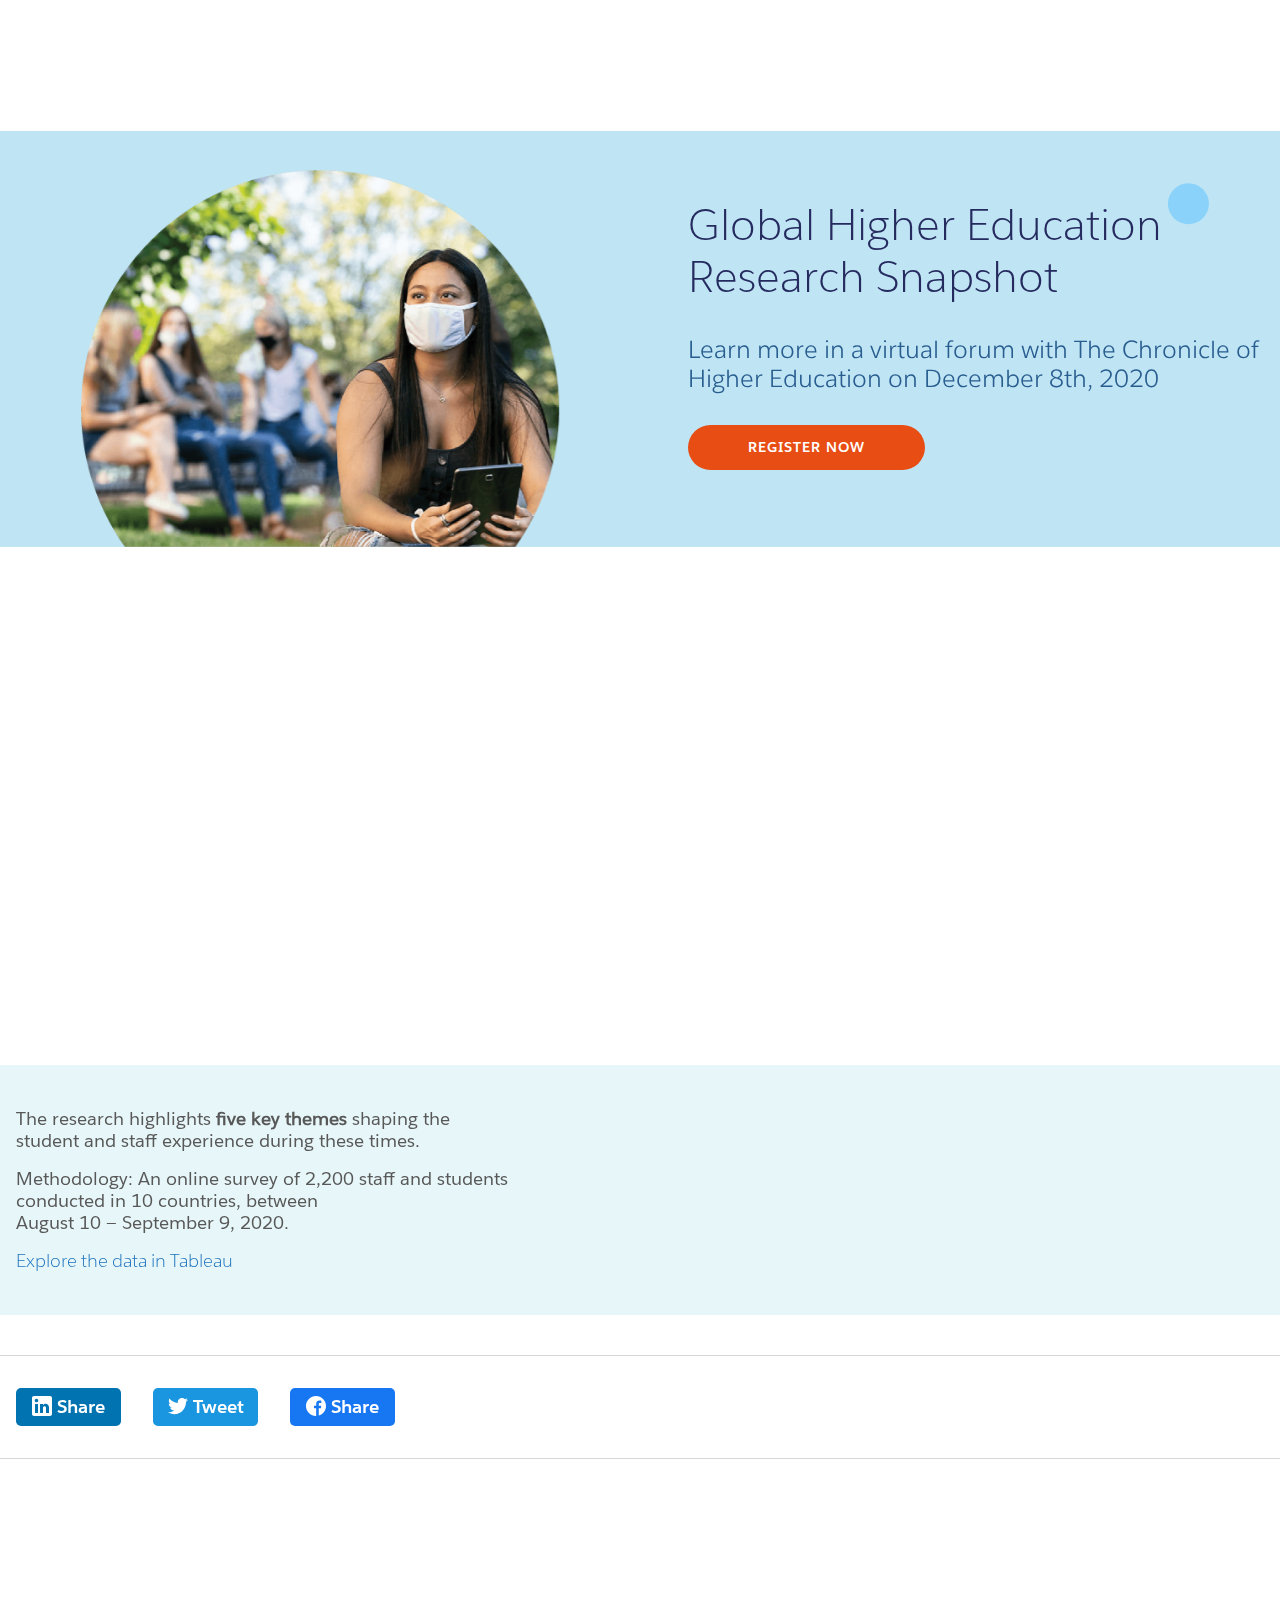
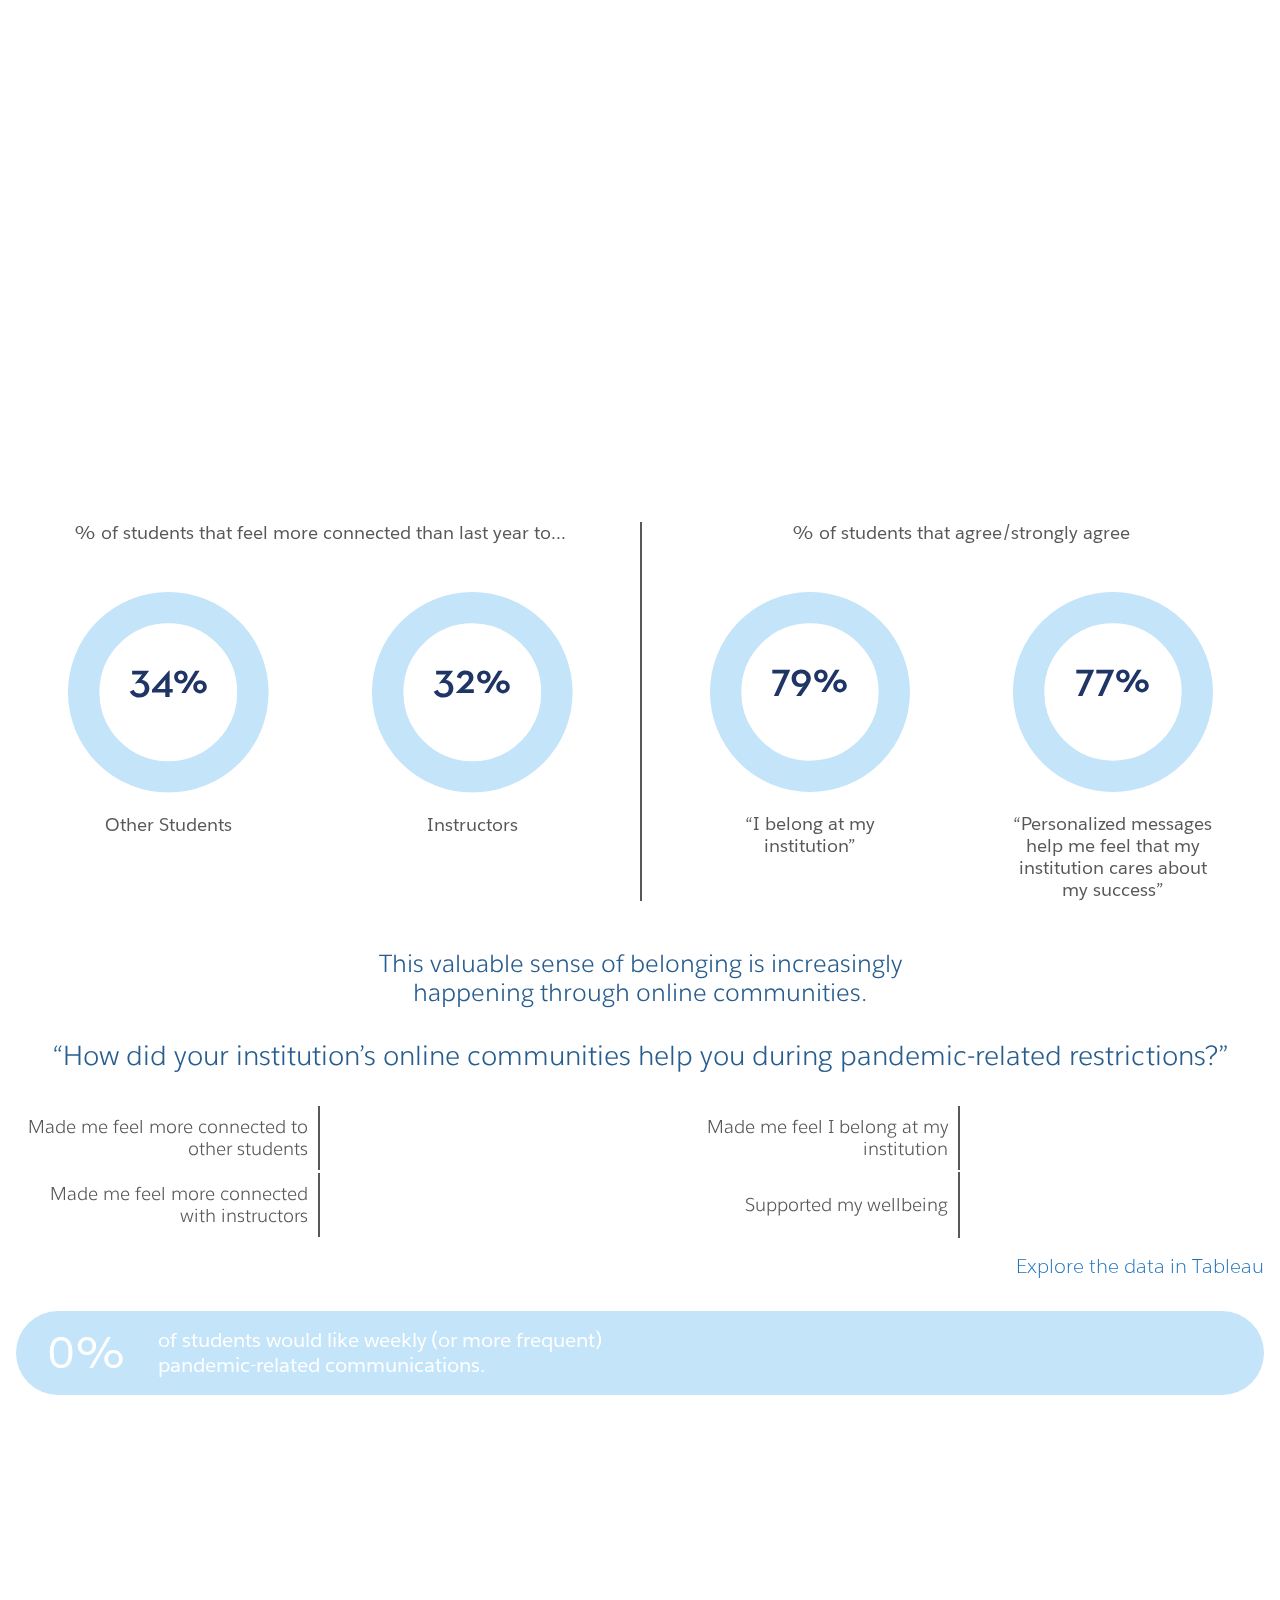
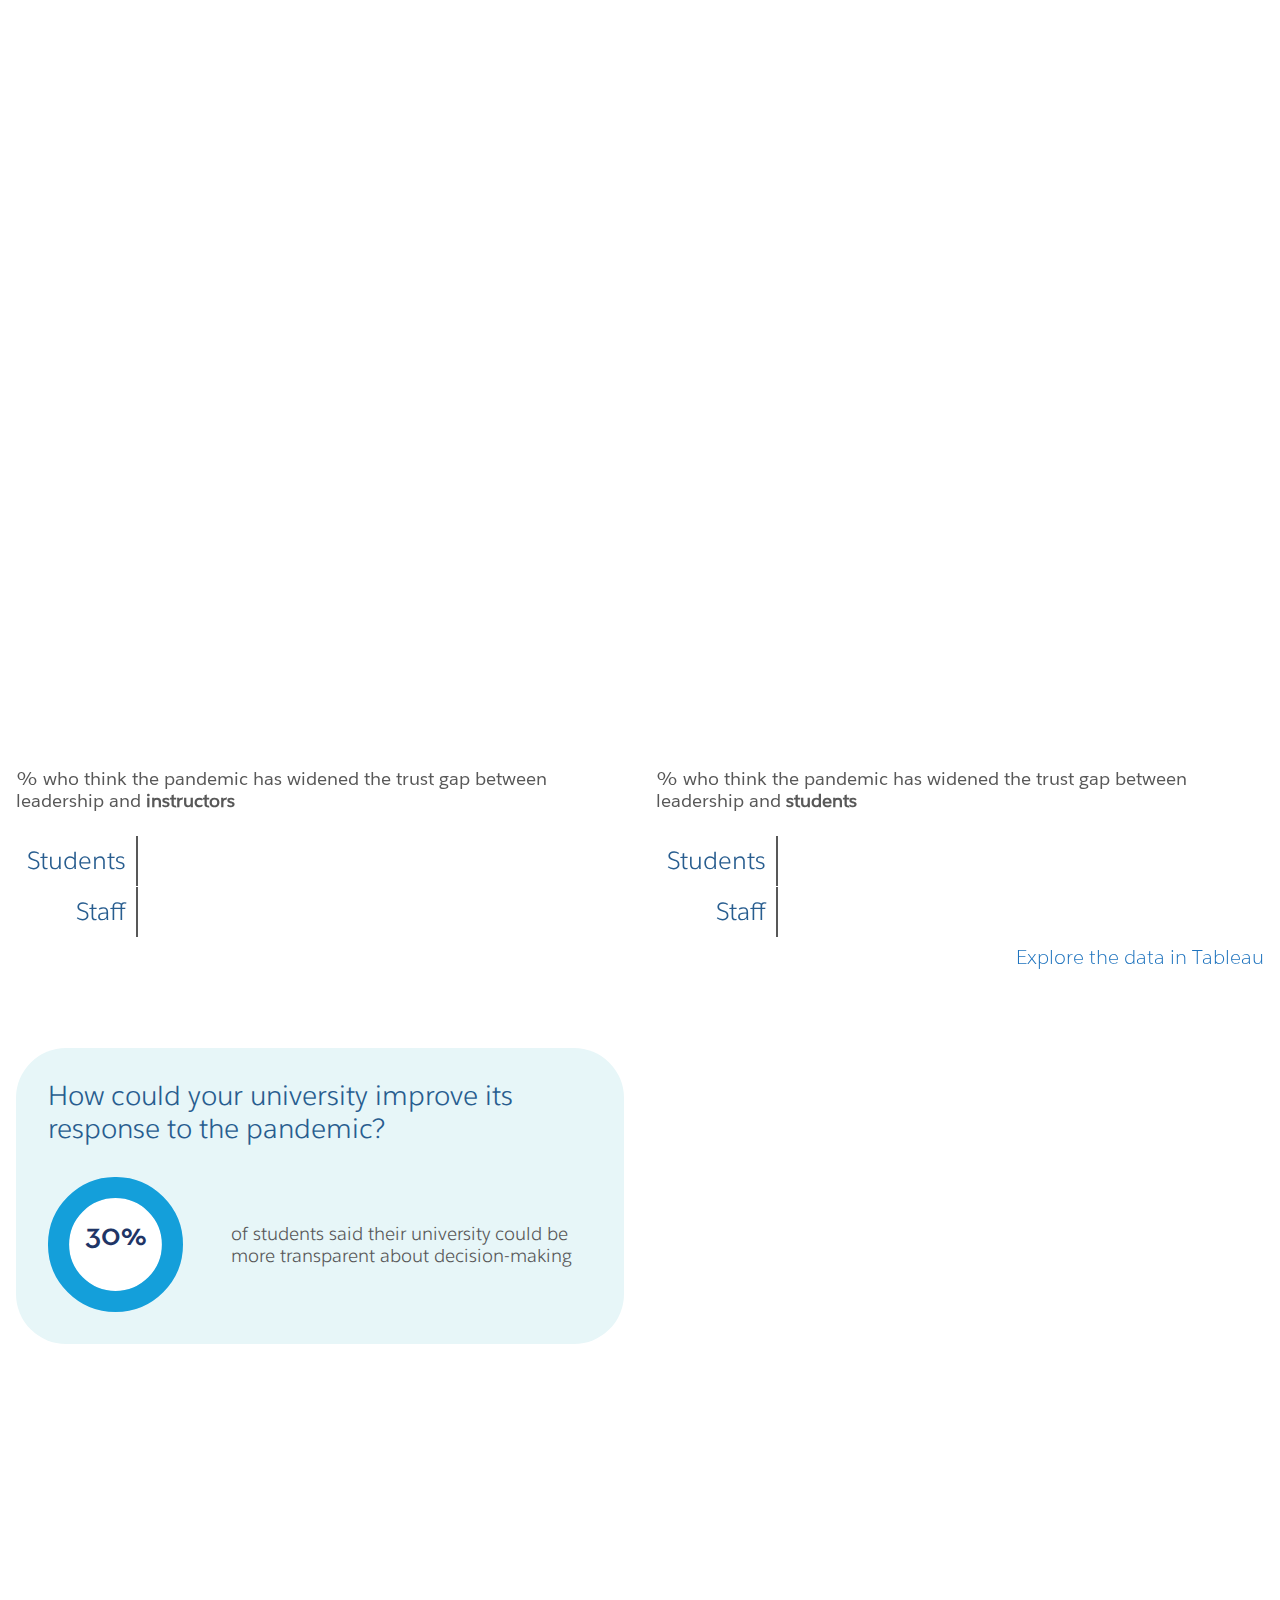
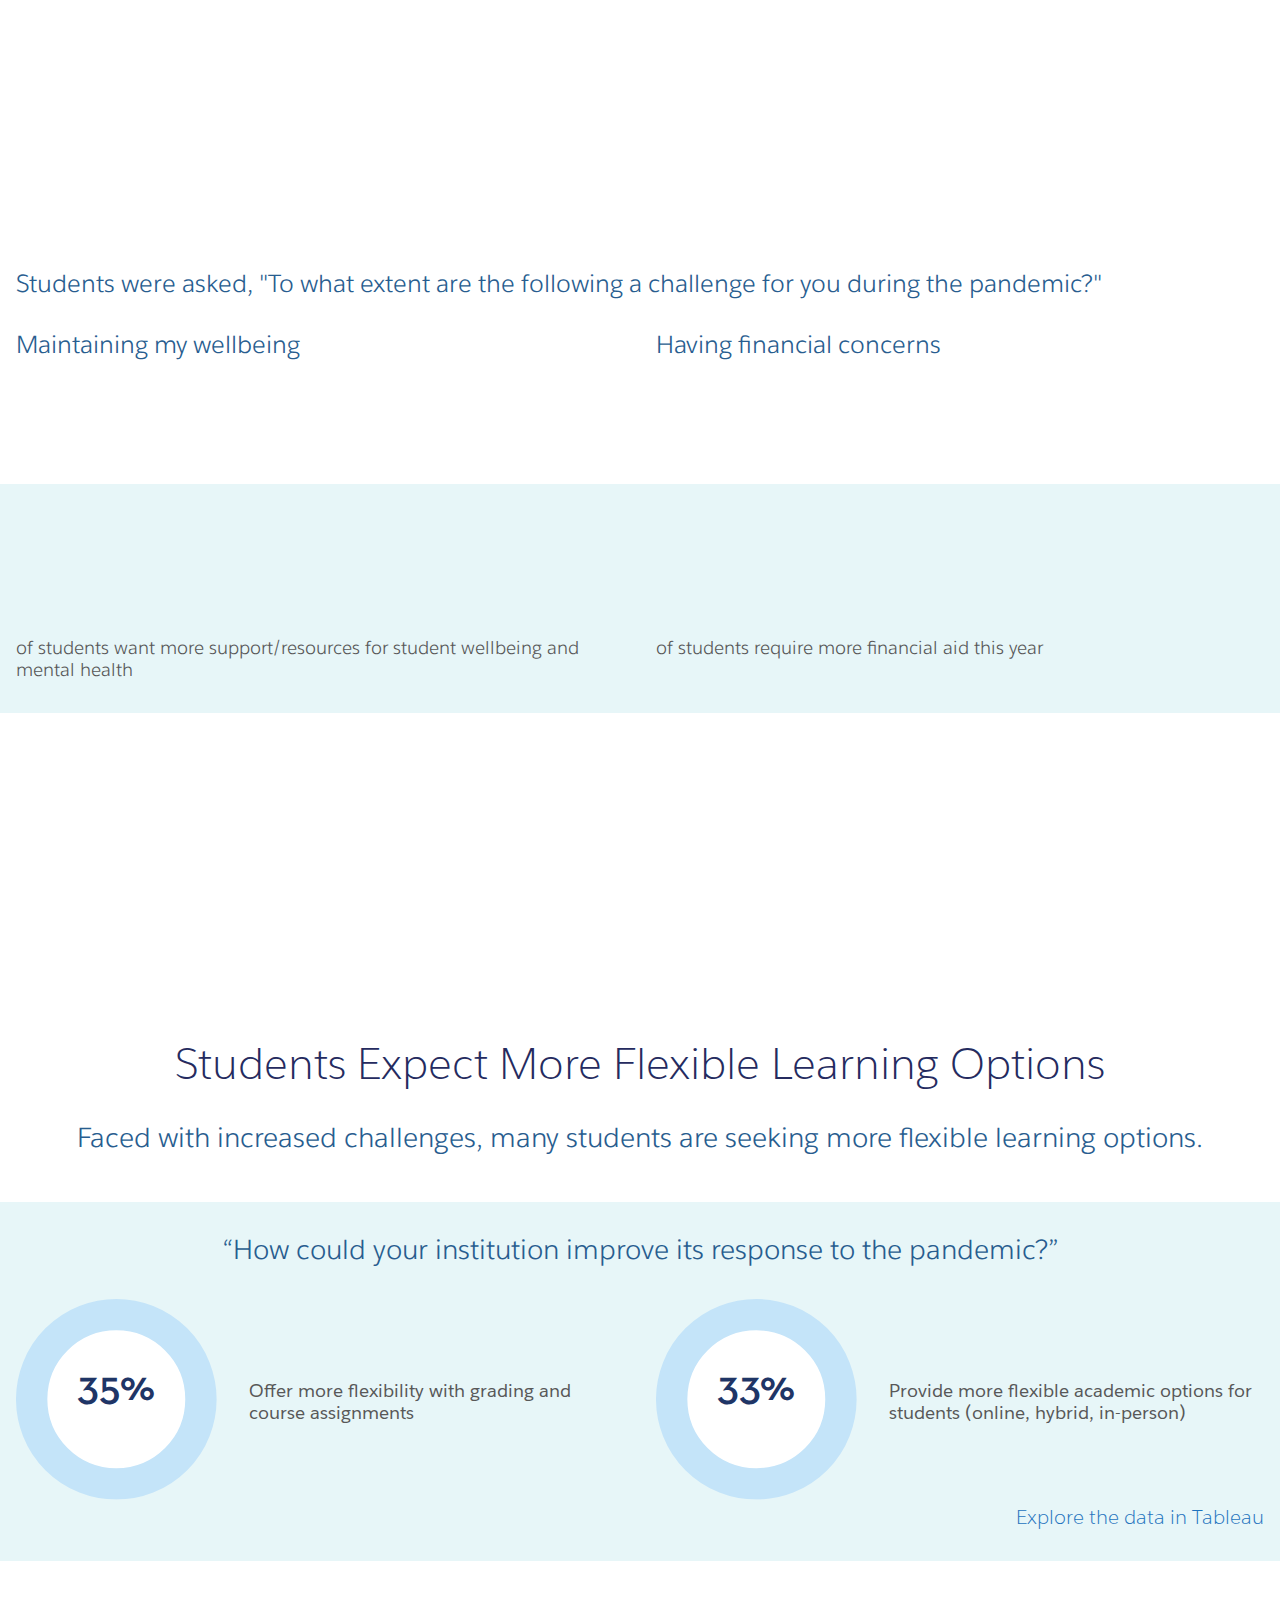
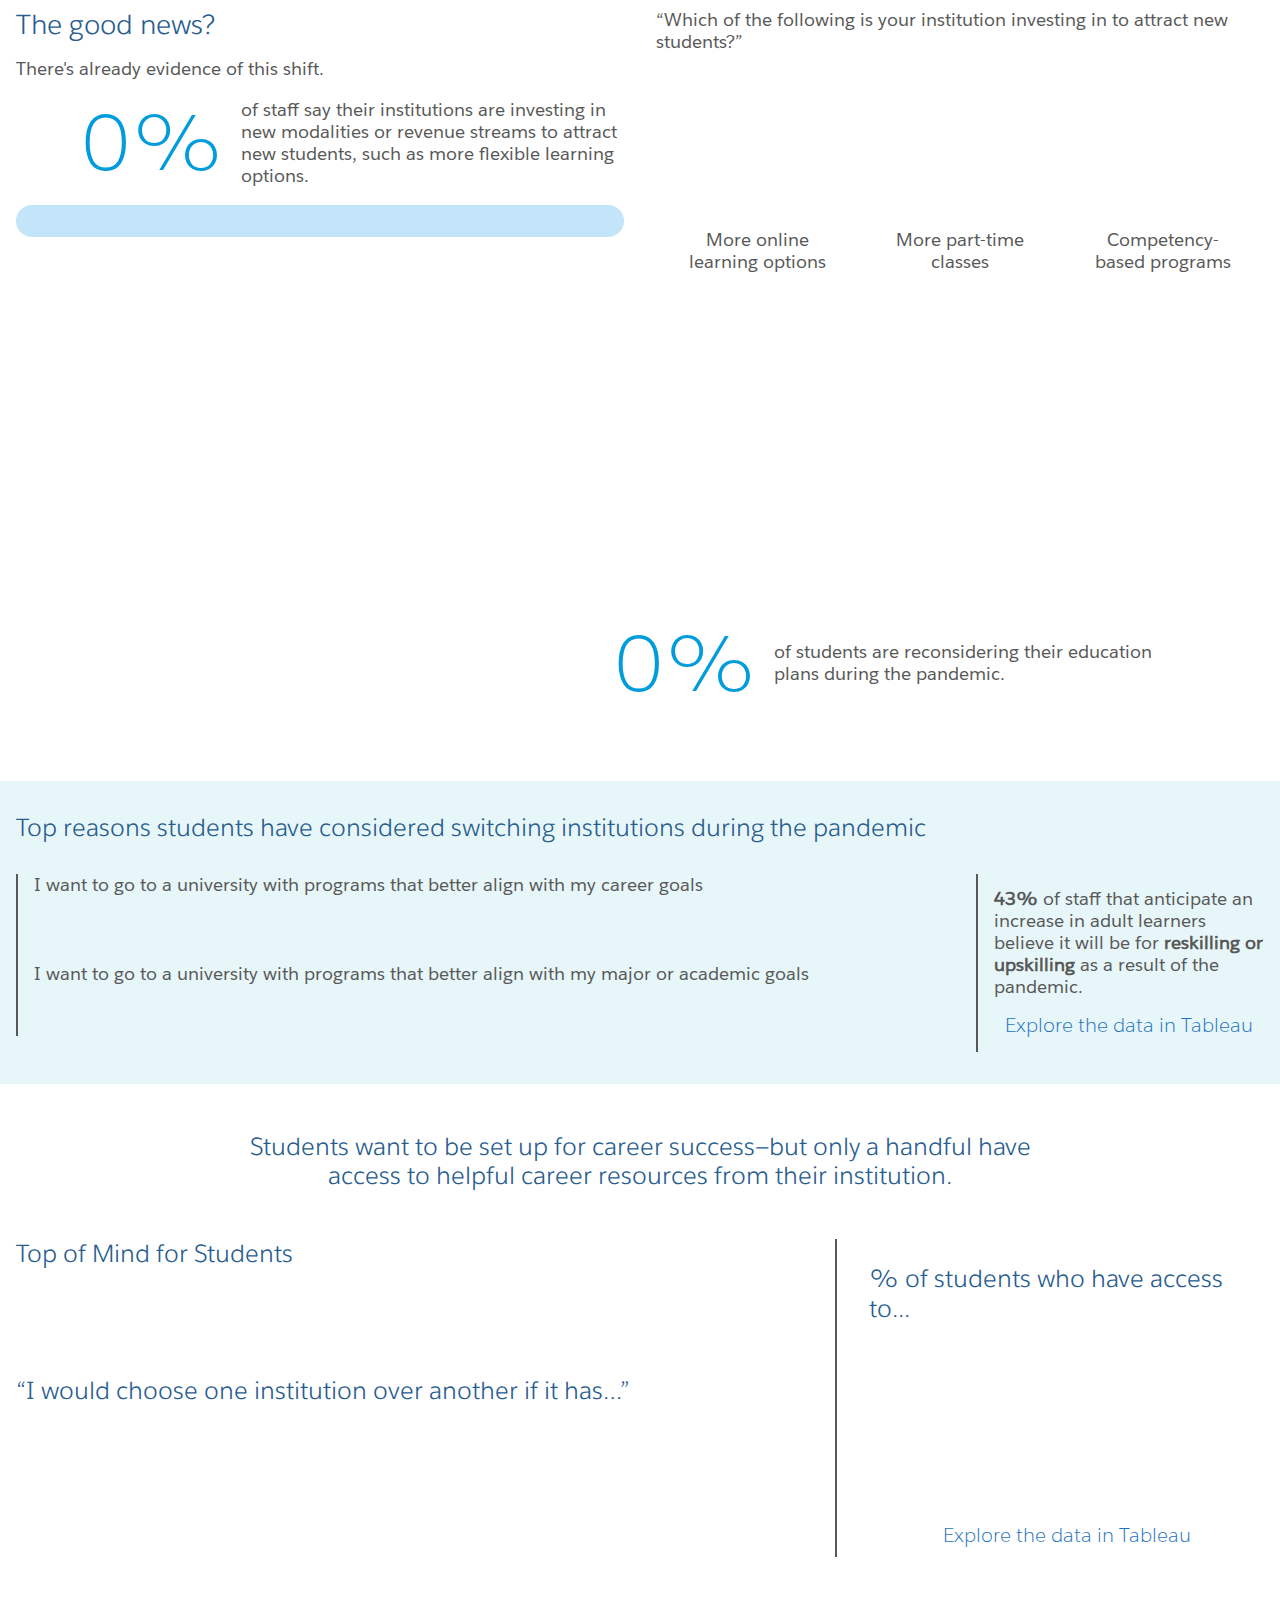
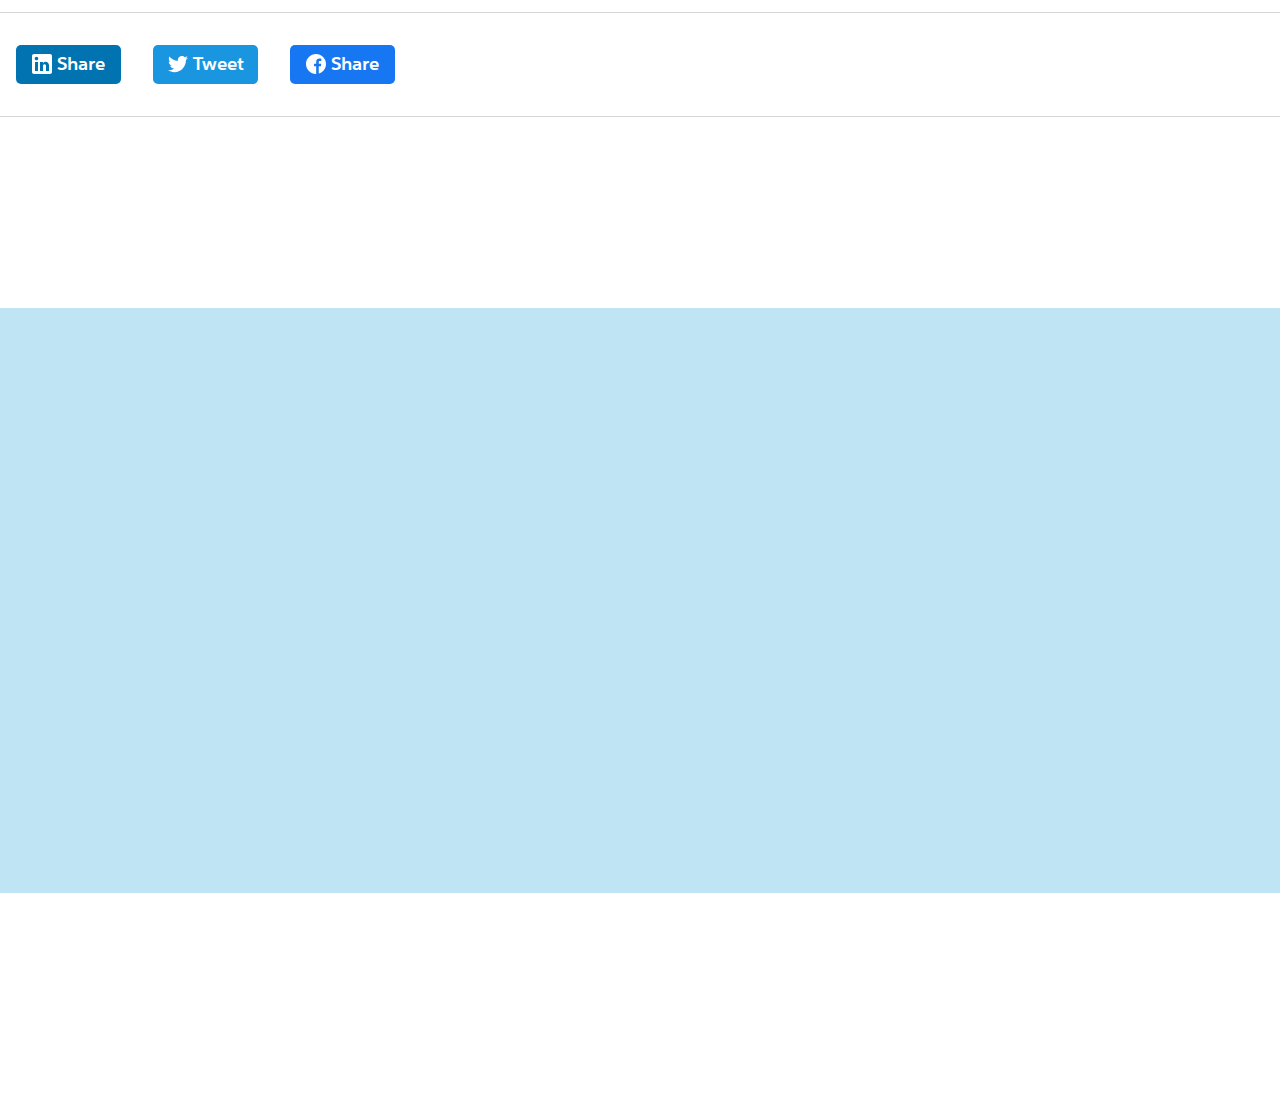
==== commit 23ff3383: "code" ====
--- a/research.html
+++ b/research.html
@@ -100,7 +100,7 @@
 				</div>
 				<div class="column-7">
 					<div class="themes" data-trigger-el="themes" data-scroll-margin="0.2">
-						<a href="#connection" class="themes__item" data-scrollsmooth>
+						<button class="themes__item" data-scrollsmooth="#connection">
 							<div data-anime="animate__fromTop" data-trigger-target="themes">
 								<div class="themes__icon mb-2">
 									<svg xmlns="http://www.w3.org/2000/svg" viewBox="0 0 101.7 101.7">
@@ -115,8 +115,8 @@
 								</div>
 								<div class="themes__header text--description">Connection</div>
 							</div>
-						</a>
-						<a href="#trust" class="themes__item" data-scrollsmooth>
+						</button>
+						<button class="themes__item" data-scrollsmooth="#trust">
 							<div data-anime="animate__fromTop" data-anime-delay="0.3" data-trigger-target="themes">
 								<div class="themes__icon mb-2">
 									<svg xmlns="http://www.w3.org/2000/svg" viewBox="0 0 101.7 101.7">
@@ -127,8 +127,8 @@
 								</div>
 								<div class="themes__header text--description">Trust</div>
 							</div>
-						</a>
-						<a href="#wellbeing" class="themes__item" data-scrollsmooth>
+						</button>
+						<button class="themes__item" data-scrollsmooth="#wellbeing">
 							<div data-anime="animate__fromTop" data-anime-delay="0.6" data-trigger-target="themes">
 								<div class="themes__icon mb-2">
 									<svg xmlns="http://www.w3.org/2000/svg" viewBox="0 0 101.7 101.7">
@@ -142,8 +142,8 @@
 								</div>
 								<div class="themes__header text--description">Wellbeing</div>
 							</div>
-						</a>
-						<a href="#flexibility" class="themes__item" data-scrollsmooth>
+						</button>
+						<button class="themes__item" data-scrollsmooth="#flexibility">
 							<div data-anime="animate__fromTop" data-anime-delay="0.9" data-trigger-target="themes">
 								<div class="themes__icon mb-2">
 									<svg xmlns="http://www.w3.org/2000/svg" viewBox="0 0 101.7 101.7">
@@ -156,8 +156,8 @@
 								</div>
 								<div class="themes__header text--description">Flexibility</div>
 							</div>
-						</a>
-						<a href="#career" class="themes__item" data-scrollsmooth>
+						</button>
+						<button class="themes__item" data-scrollsmooth="#career">
 							<div data-anime="animate__fromTop" data-anime-delay="1.2" data-trigger-target="themes">
 								<div class="themes__icon mb-2">
 									<svg xmlns="http://www.w3.org/2000/svg" viewBox="0 0 101.7 101.7">
@@ -170,7 +170,7 @@
 								</div>
 								<div class="themes__header text--description">Career</div>
 							</div>
-						</a>
+						</button>
 					</div>
 				</div>
 			</div>
--- a/research.css
+++ b/research.css
@@ -1896,6 +1896,10 @@
 	color: inherit;
 	text-decoration: none;
 	transition: transform 0.2s;
+	border: 0;
+	cursor: pointer;
+	background-color: transparent;
+	padding: 0;
 }
 @media screen and (max-width: 586px) {
 	.themes {
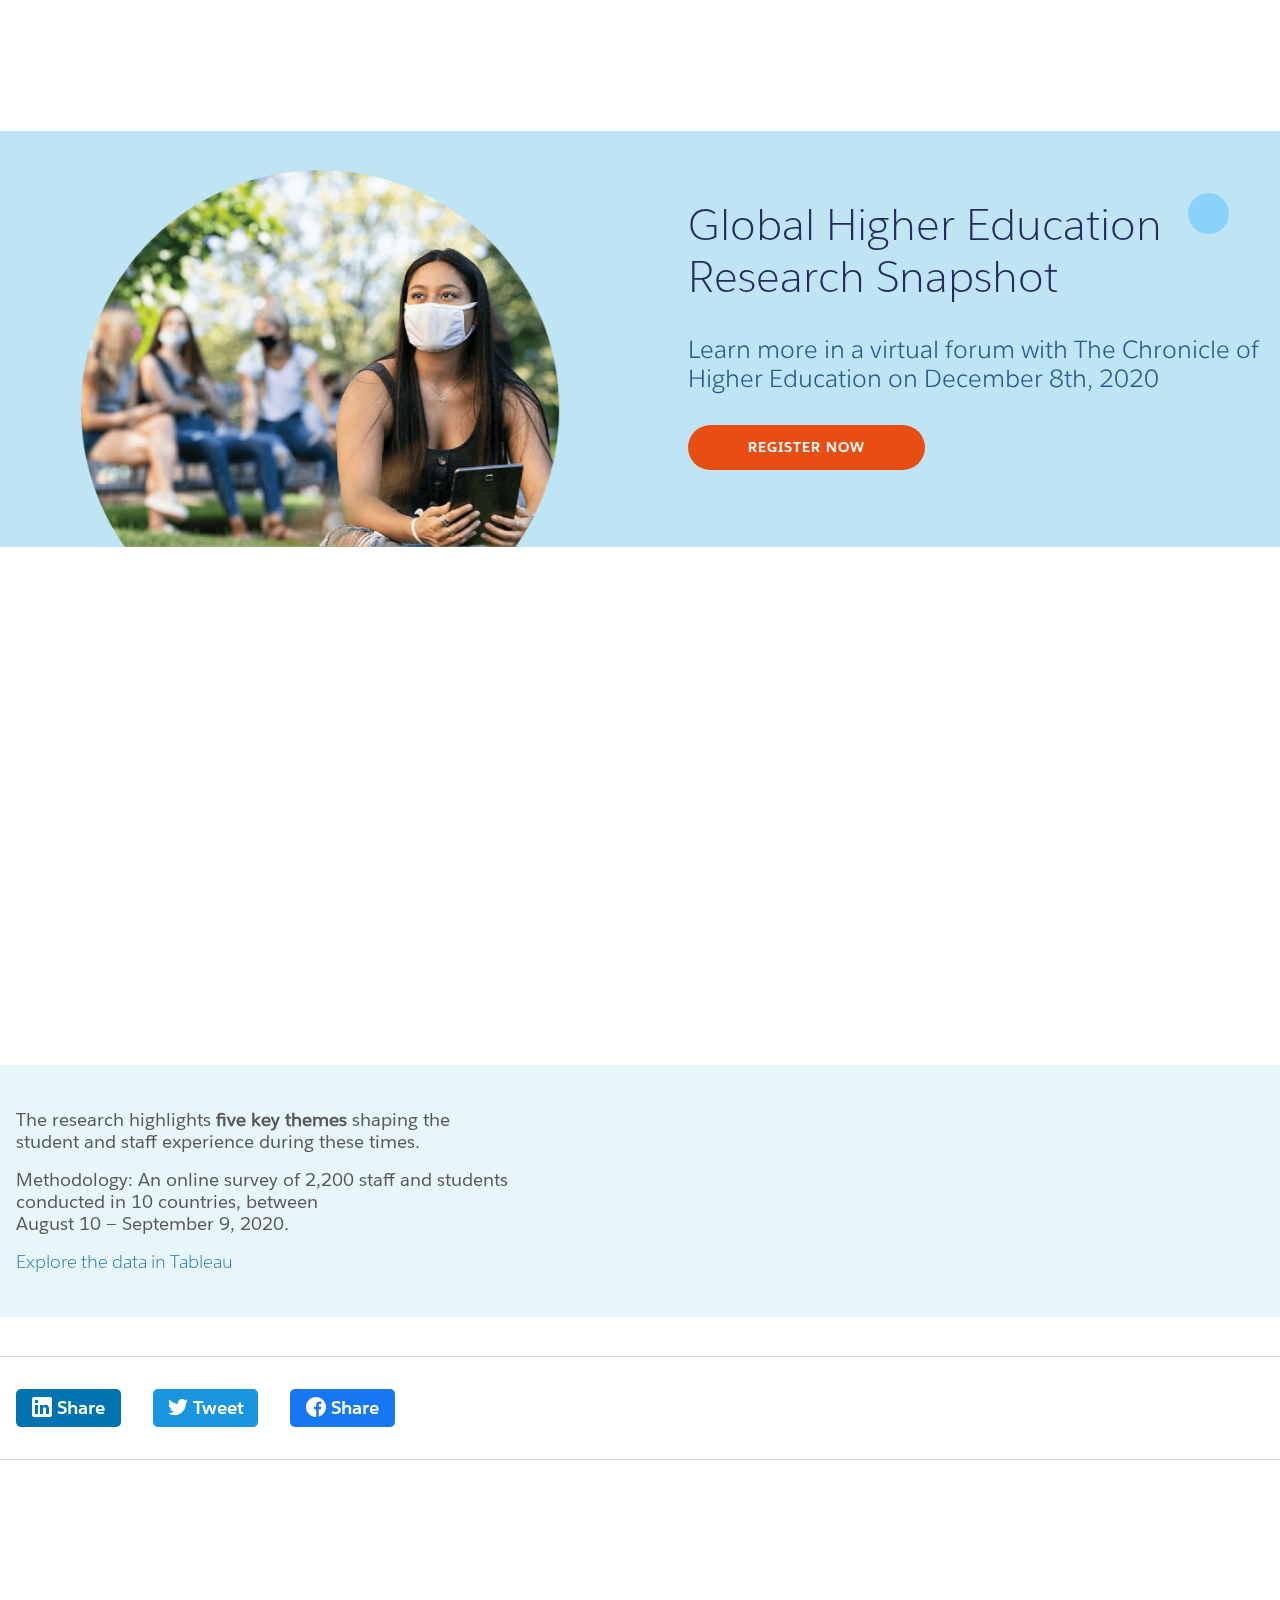
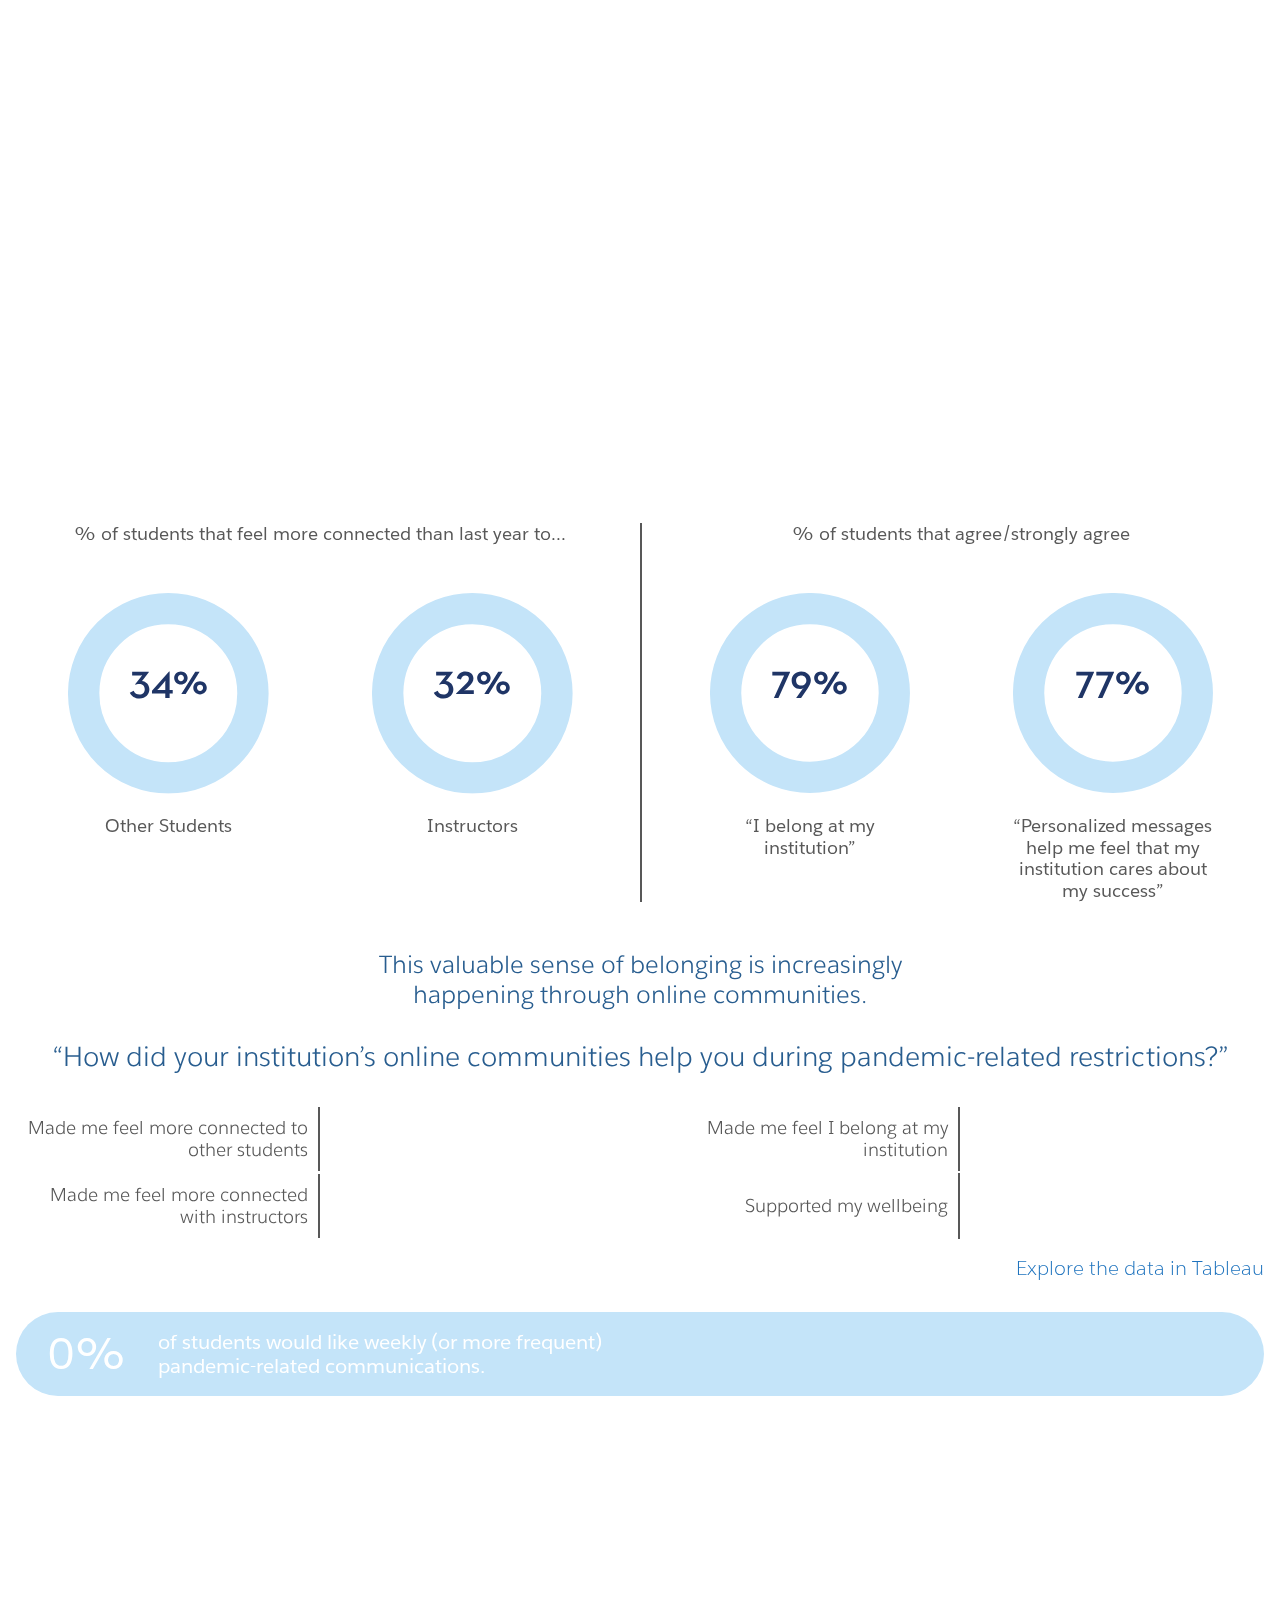
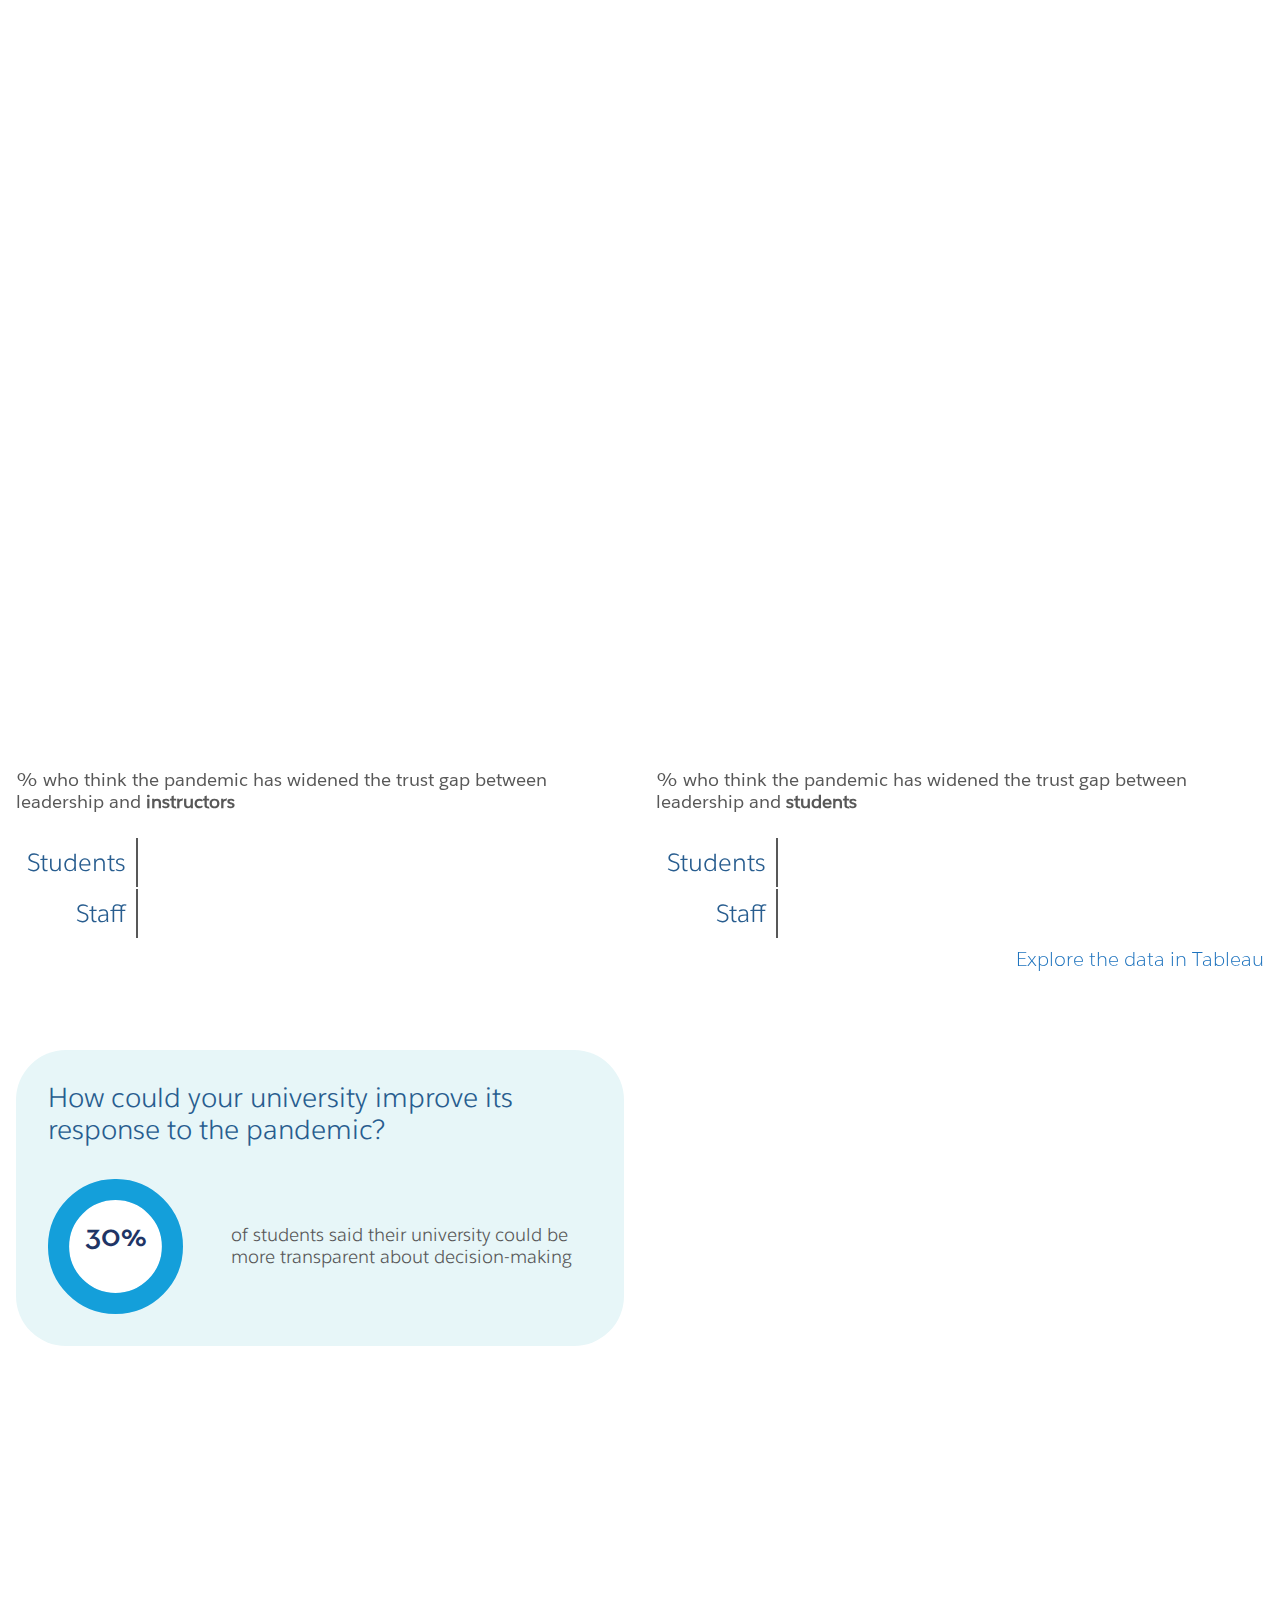
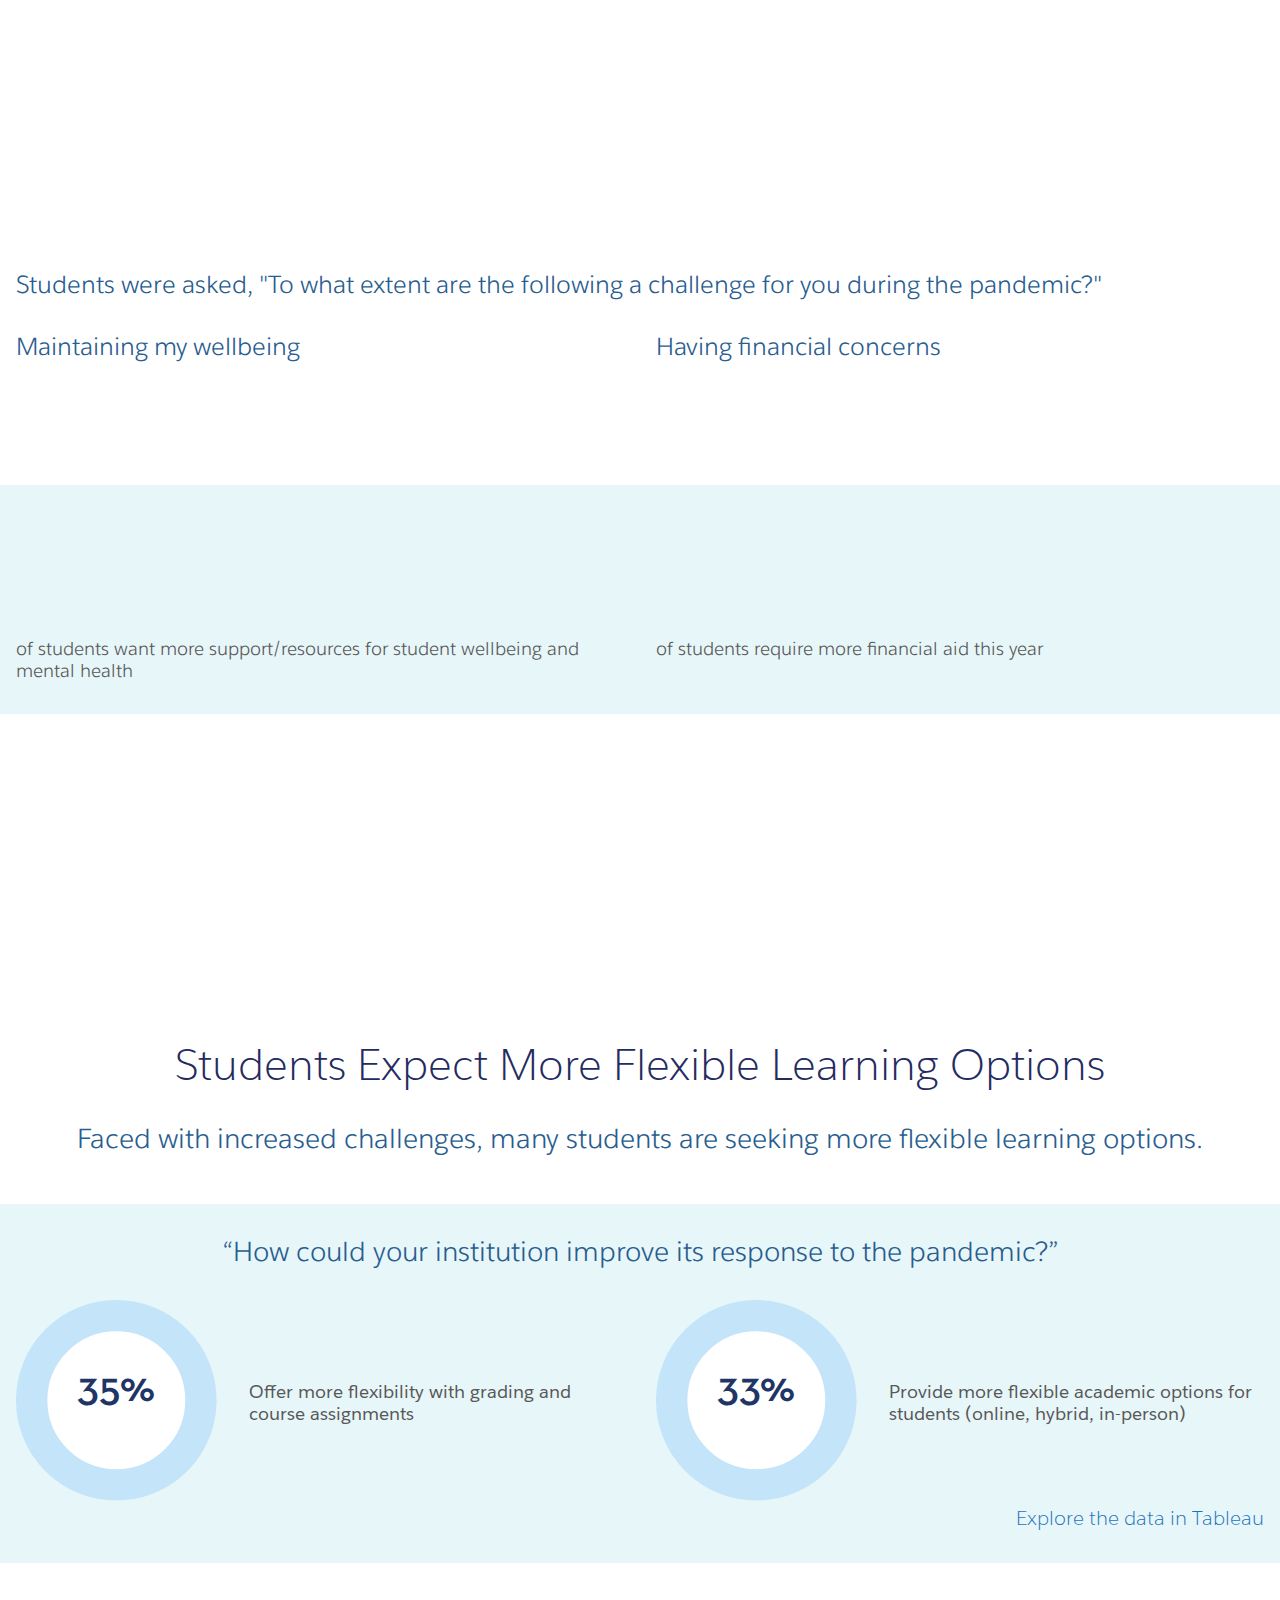
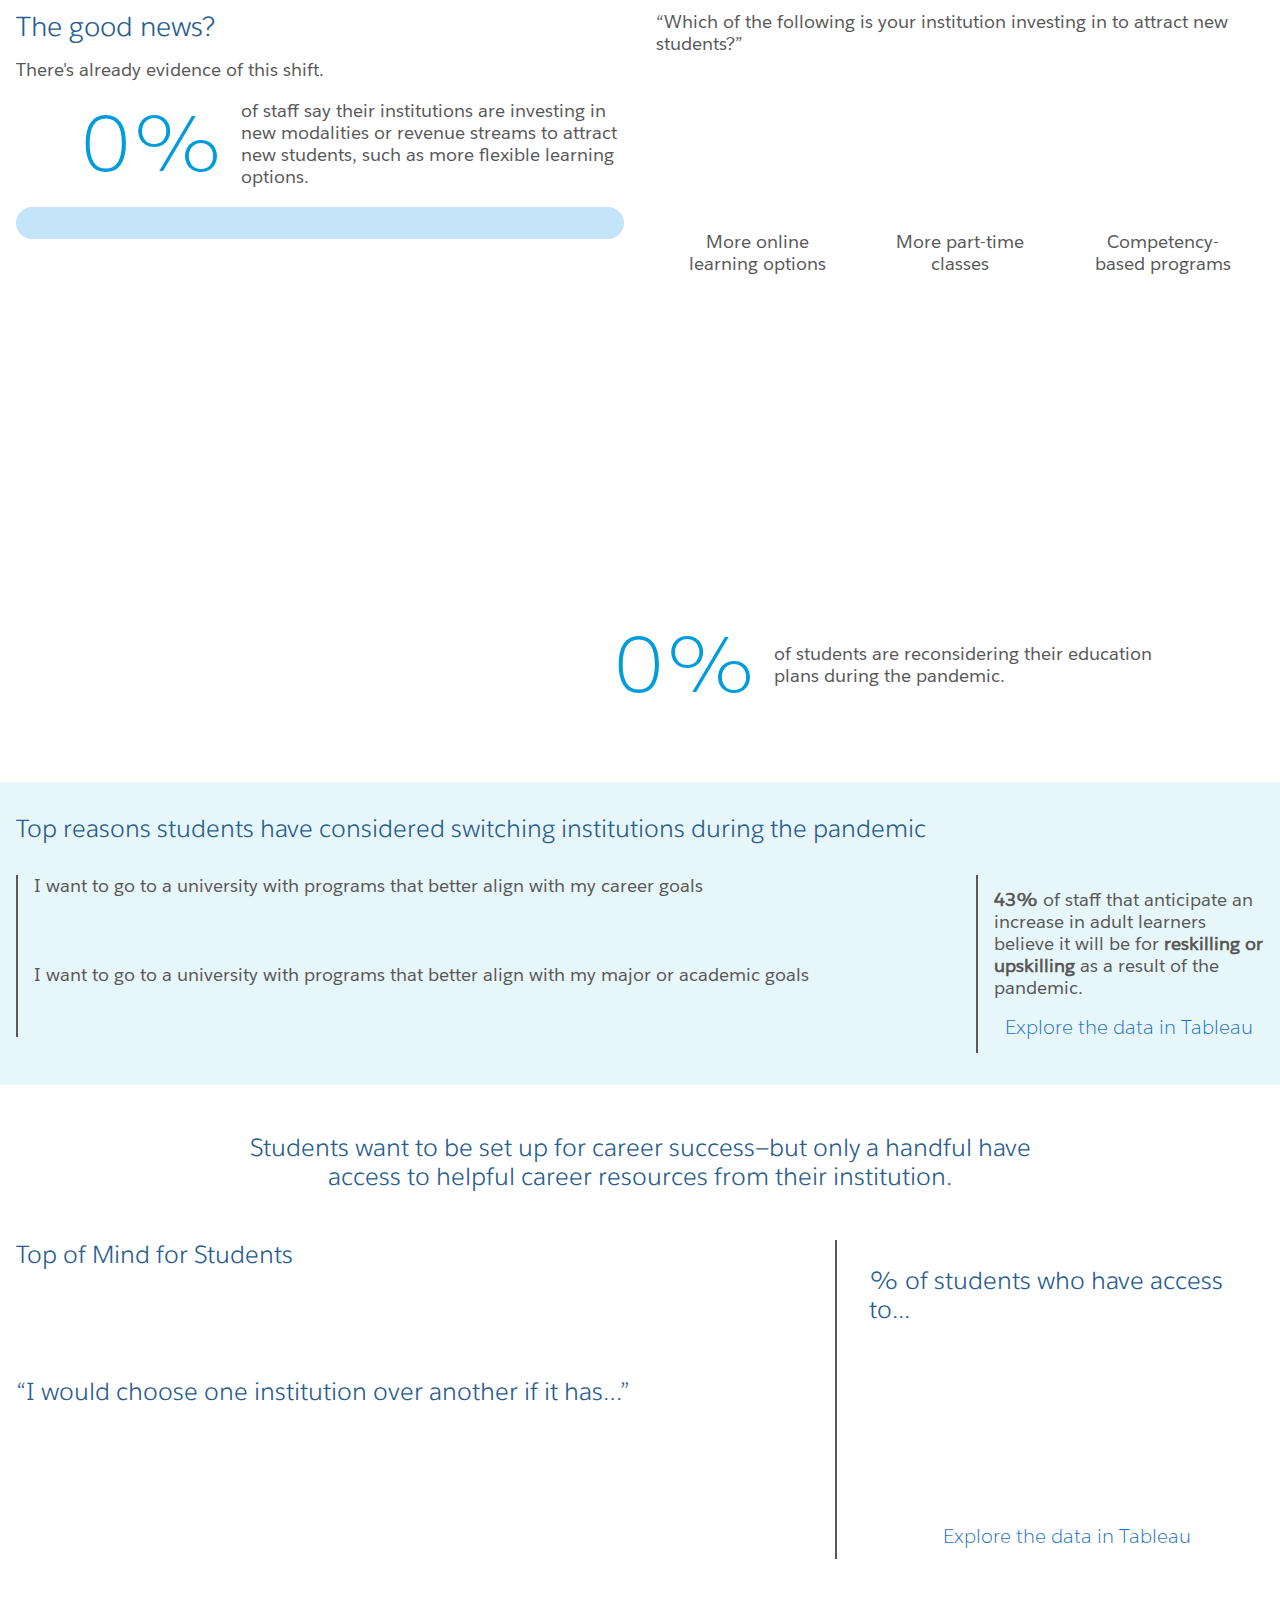
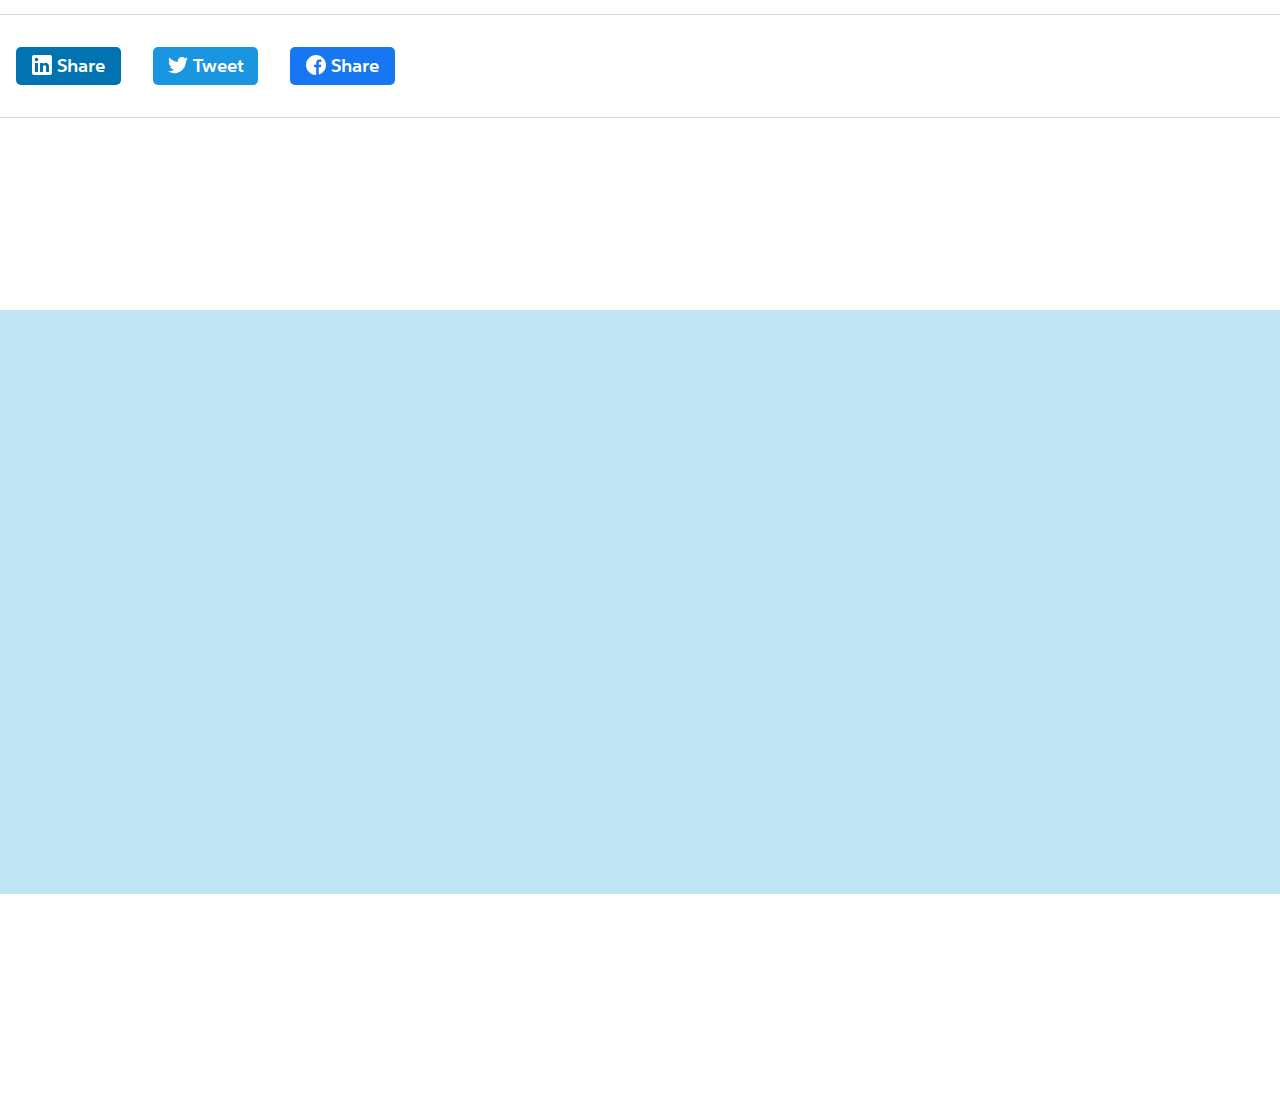
==== commit 505651e9: "code" ====
--- a/research.html
+++ b/research.html
@@ -116,7 +116,7 @@
 								<div class="themes__header text--description">Connection</div>
 							</div>
 						</button>
-						<button class="themes__item" data-scrollsmooth="#trust">
+						<div class="themes__item">
 							<div data-anime="animate__fromTop" data-anime-delay="0.3" data-trigger-target="themes">
 								<div class="themes__icon mb-2">
 									<svg xmlns="http://www.w3.org/2000/svg" viewBox="0 0 101.7 101.7">
@@ -127,8 +127,9 @@
 								</div>
 								<div class="themes__header text--description">Trust</div>
 							</div>
-						</button>
-						<button class="themes__item" data-scrollsmooth="#wellbeing">
+							<a href="#trust" class="stretched-link" data-scrollsmooth></a>
+						</div>
+						<div class="themes__item">
 							<div data-anime="animate__fromTop" data-anime-delay="0.6" data-trigger-target="themes">
 								<div class="themes__icon mb-2">
 									<svg xmlns="http://www.w3.org/2000/svg" viewBox="0 0 101.7 101.7">
@@ -142,7 +143,8 @@
 								</div>
 								<div class="themes__header text--description">Wellbeing</div>
 							</div>
-						</button>
+							<a href="#wellbeing" class="stretched-link" data-scrollsmooth></a>
+						</div>
 						<button class="themes__item" data-scrollsmooth="#flexibility">
 							<div data-anime="animate__fromTop" data-anime-delay="0.9" data-trigger-target="themes">
 								<div class="themes__icon mb-2">
--- a/research.css
+++ b/research.css
@@ -1891,6 +1891,7 @@
 	justify-content: space-between;
 }
 .themes__item {
+	position: relative;
 	text-align: center;
 	width: 18%;
 	color: inherit;
@@ -2231,6 +2232,18 @@
 
 
 
+
+.stretched-link::after {
+	position: absolute;
+	top: 0;
+	right: 0;
+	bottom: 0;
+	left: 0;
+	z-index: 1;
+	pointer-events: auto;
+	content: "";
+	background-color: rgba(0,0,0,0);
+}
 .color--blue {
 	color: #252b5f;
 }
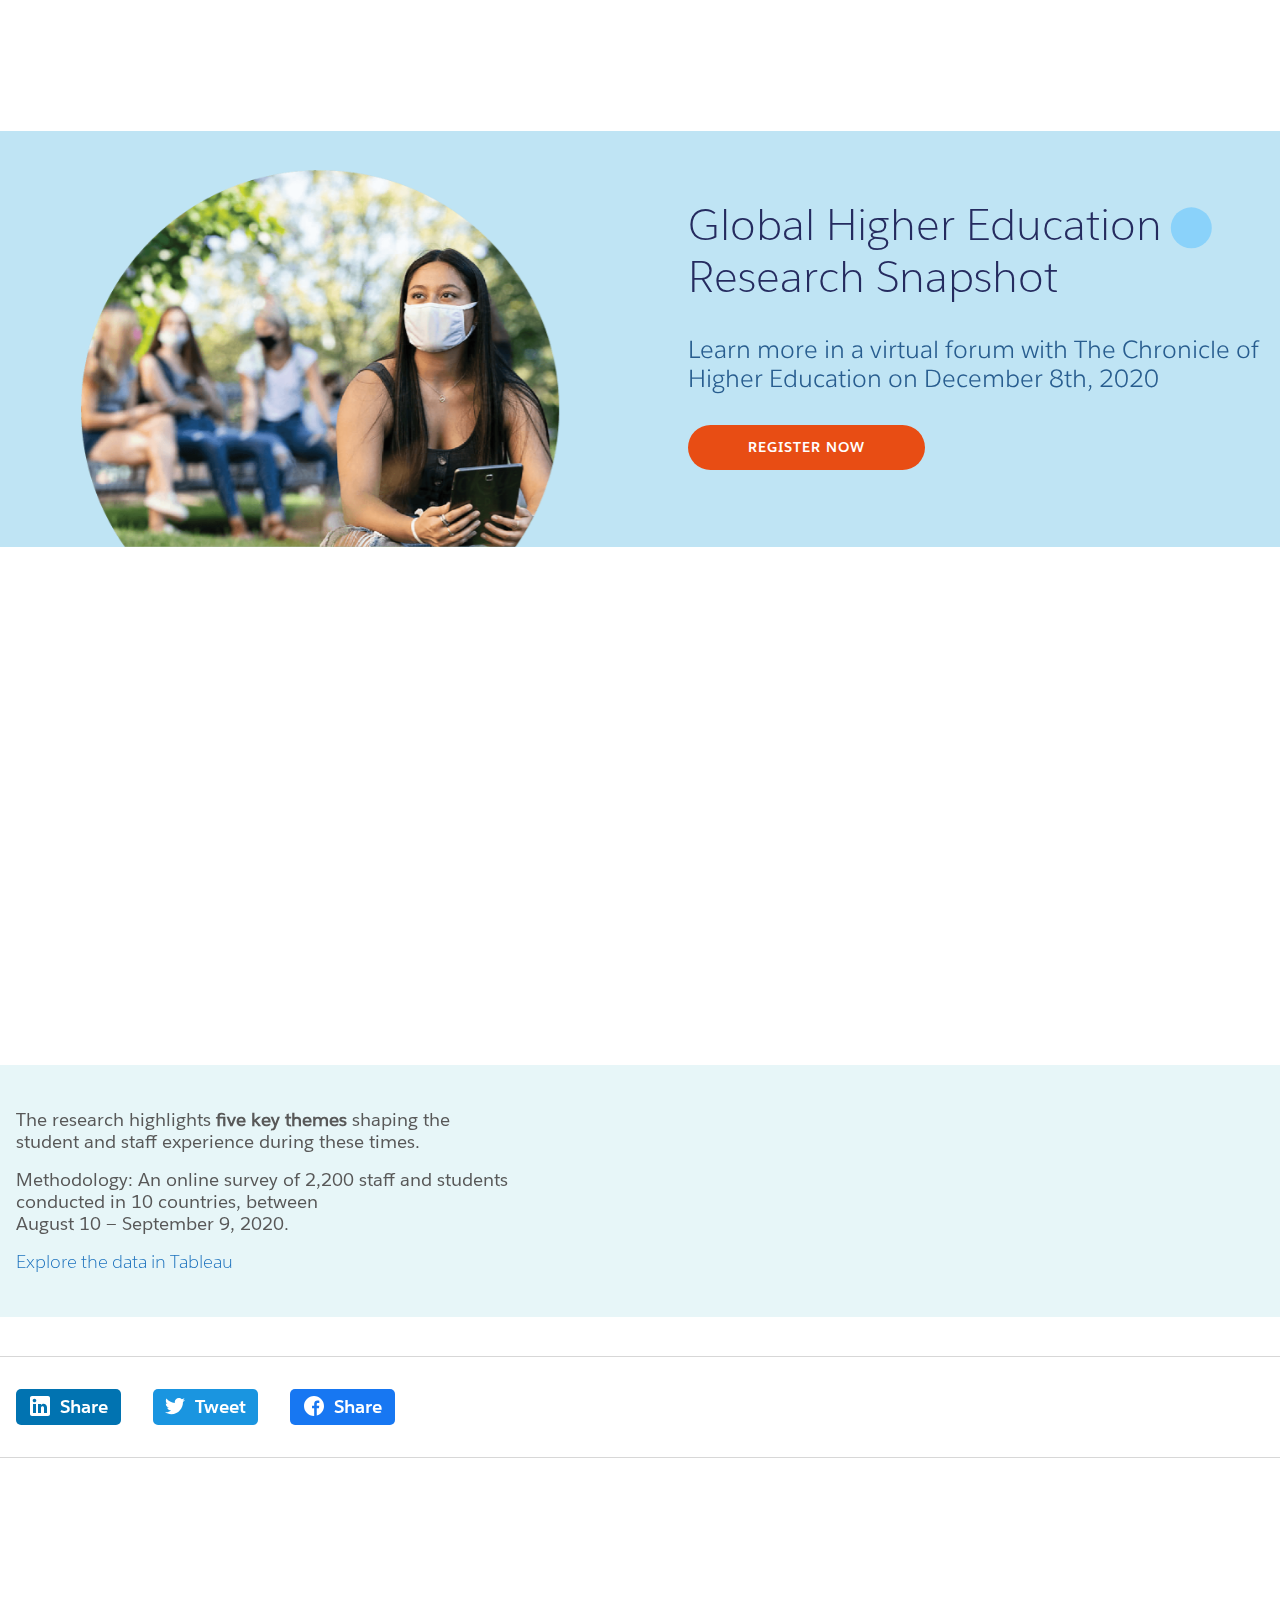
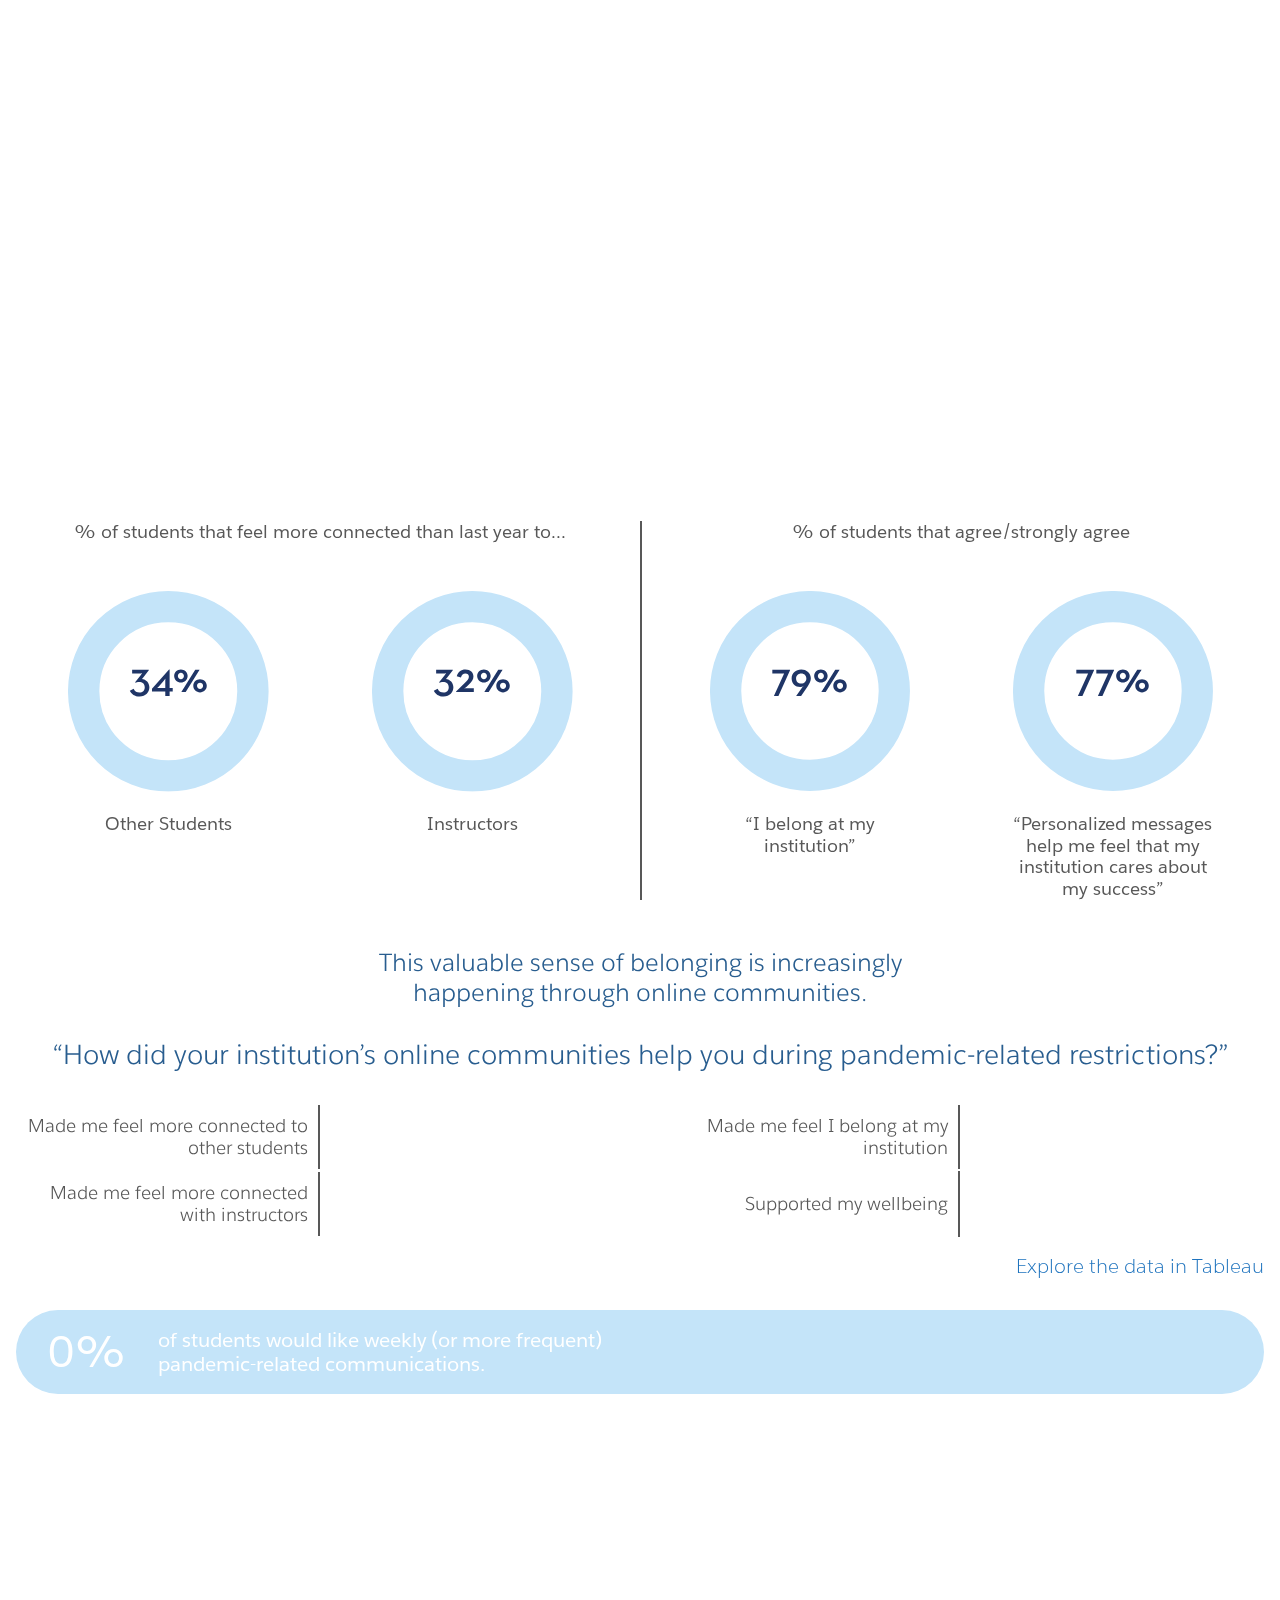
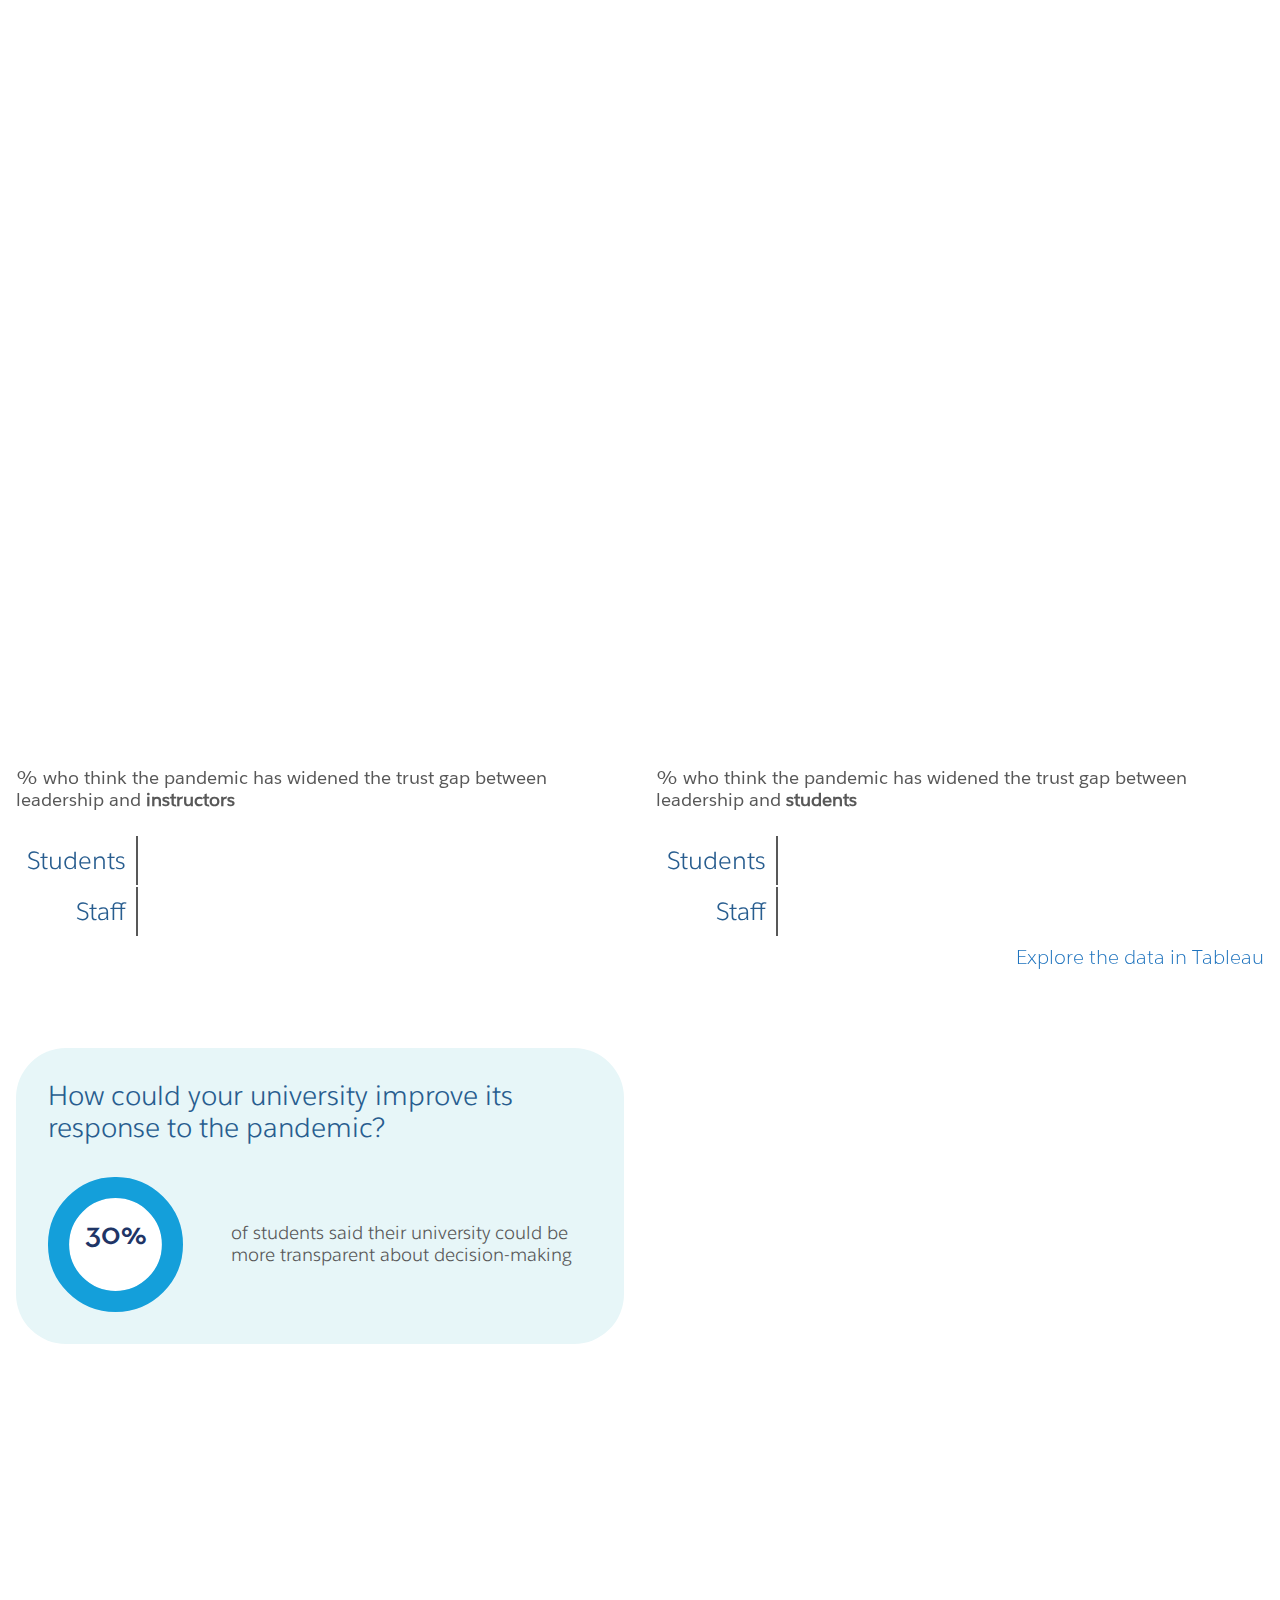
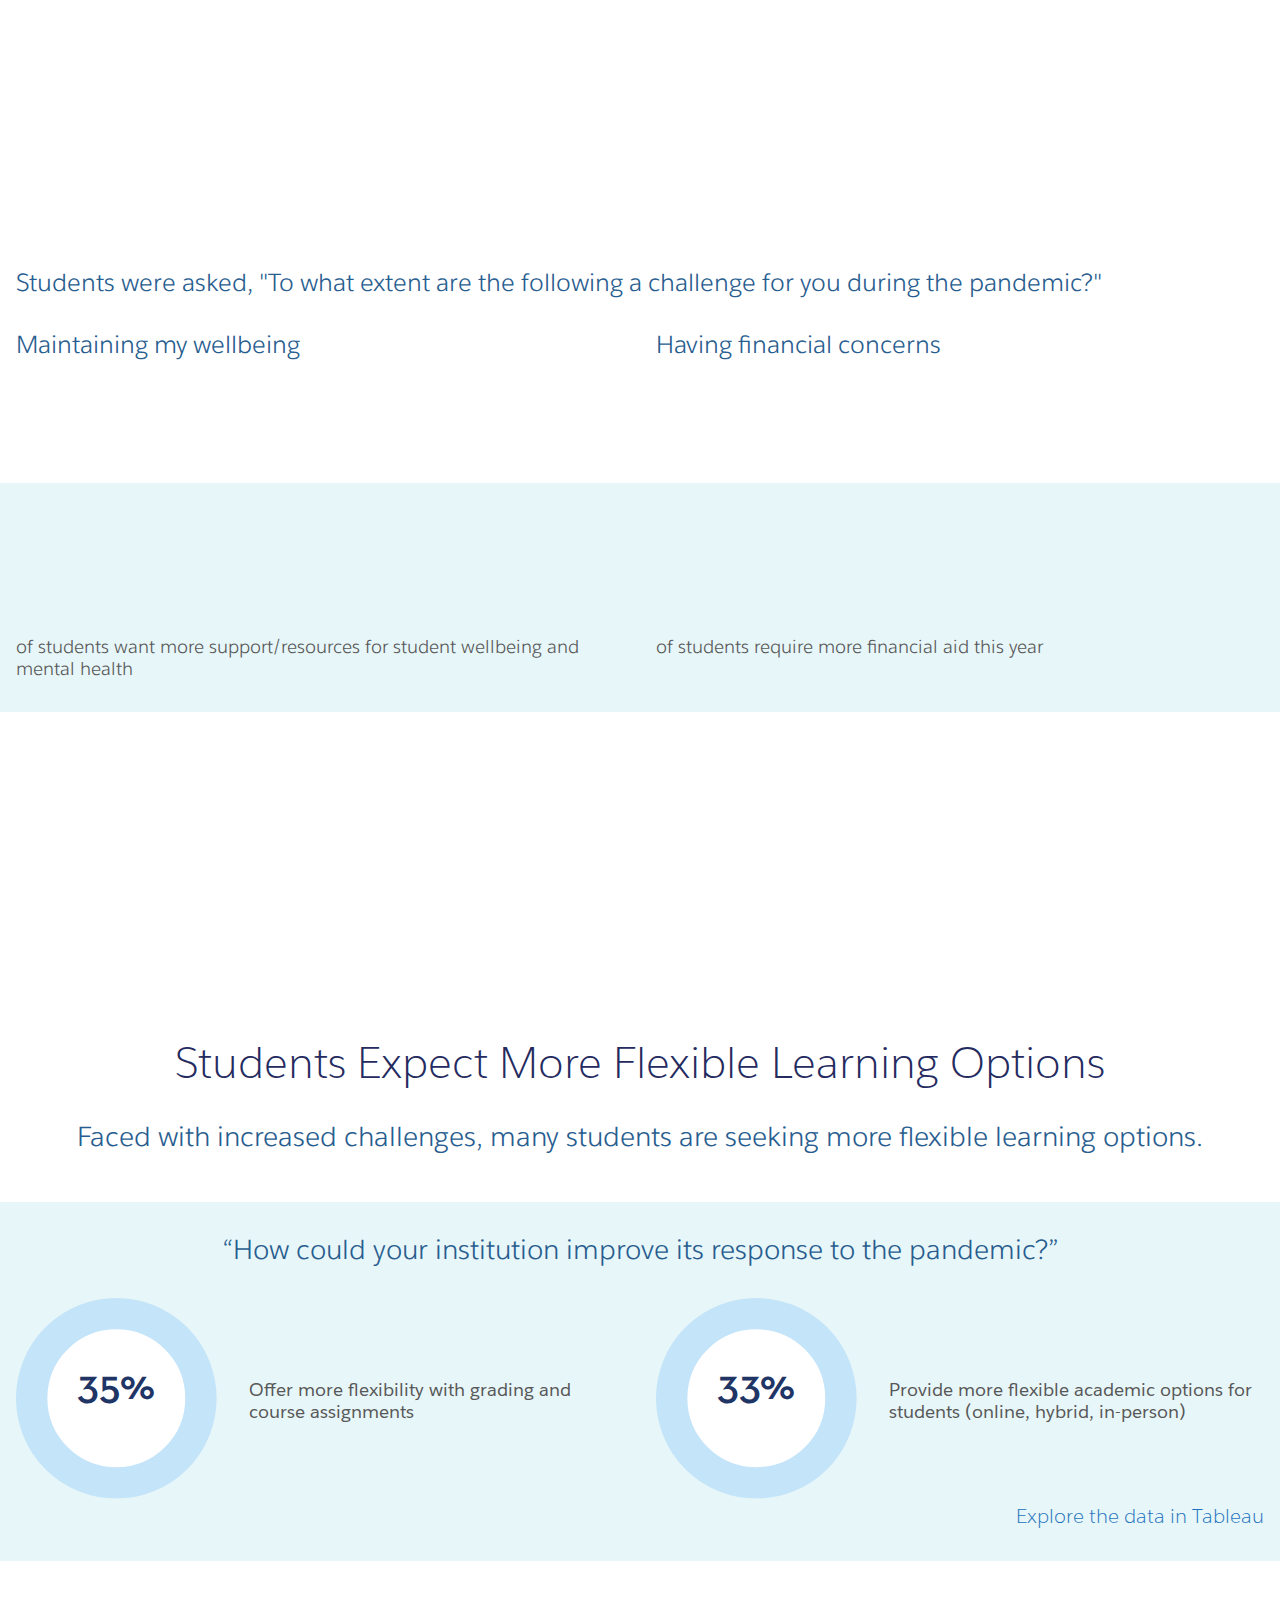
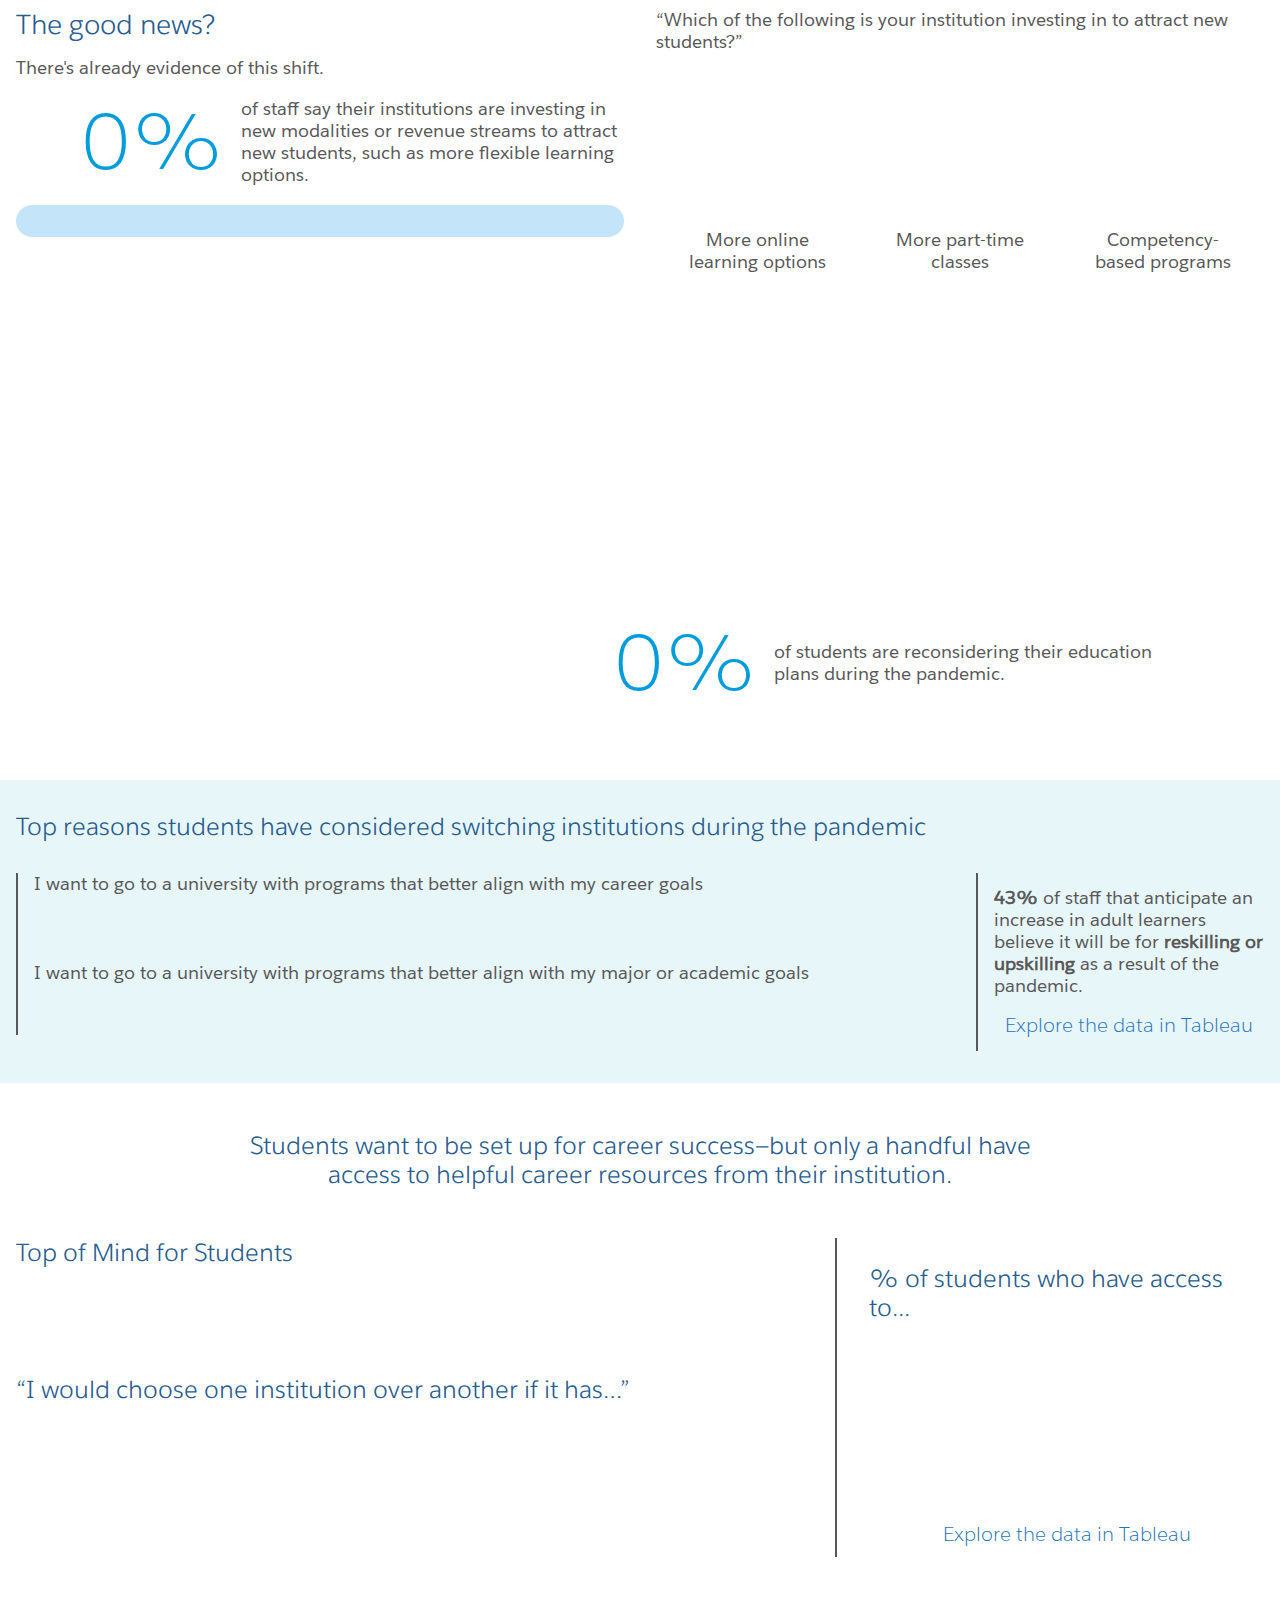
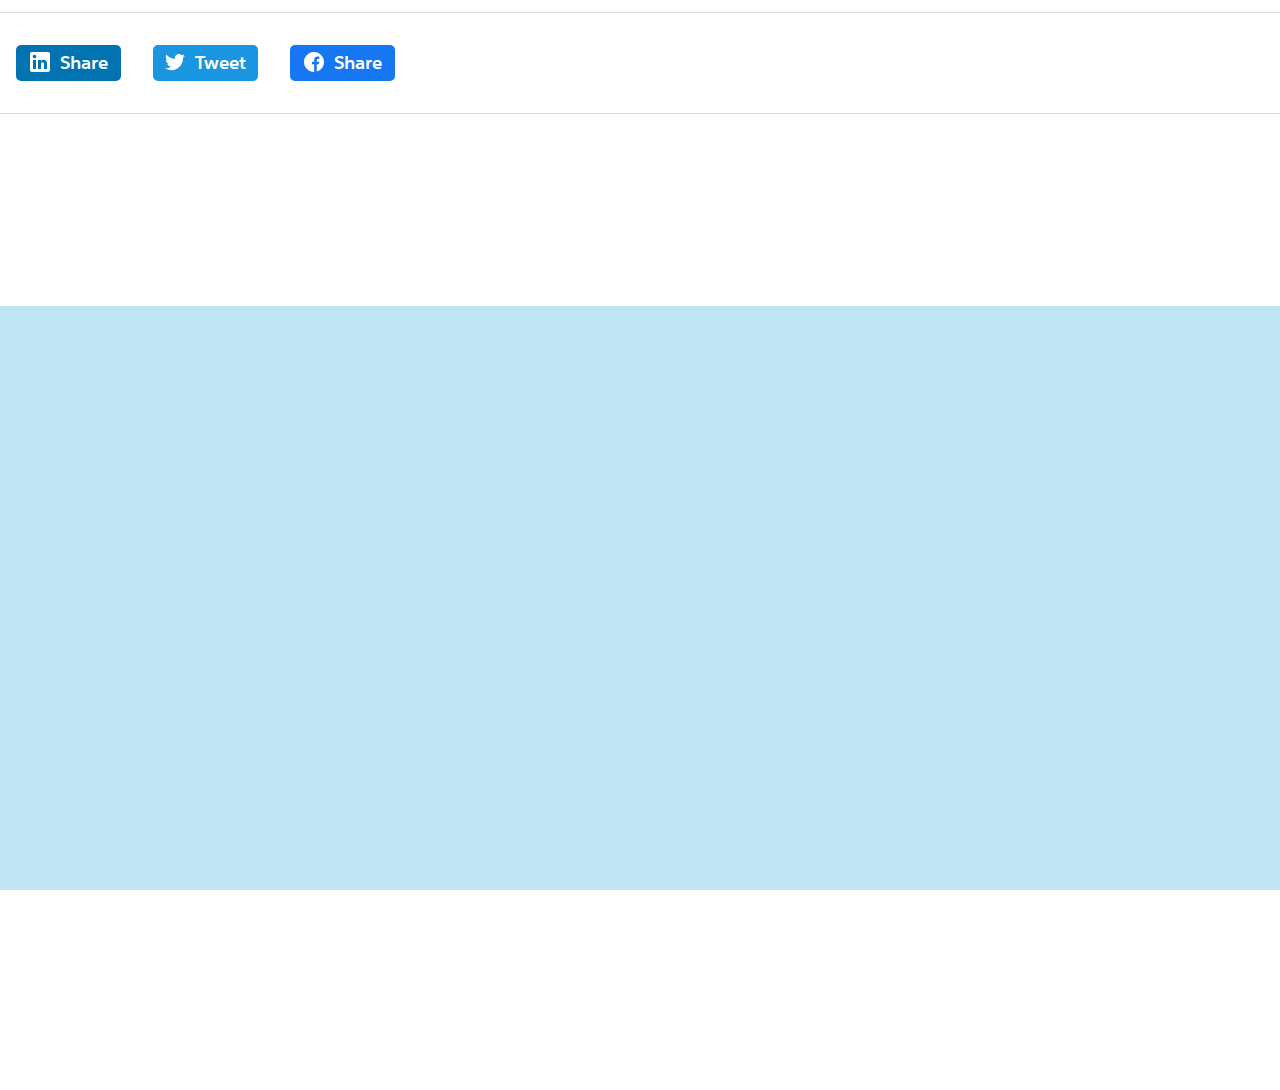
==== commit b8fd6b4e: "code" ====
--- a/research.html
+++ b/research.html
@@ -92,7 +92,7 @@
 						The research highlights <strong>ﬁve key themes</strong> shaping the student and staﬀ experience during these times.
 					</div>
 					<div class="text--description mb-1">
-						Methodology: An online survey of 2,200 staff and students conducted in 10 countries, between <br class="d-xs-none"/>August 10 — September 9, 2020.
+						Methodology: An online survey of 2,200 staff and students conducted in 10 countries, between<br class="d-xs-none" /> August 10 — September 9, 2020.
 					</div>
 					<div class="text--description">
 						<a href="#" class="link" target="_blank">Explore the data in Tableau</a>
@@ -221,9 +221,9 @@
 					</div>
 				</div>
 				<div class="column-6">
-					<div class="title title--lg mb-2" data-anime="animate__fromRightBig" data-trigger-target="connected">Staying Connected<br/>While Apart</div>
-					<div class="subtitle mb-1" data-anime="animate__fromRightBig" data-anime-delay="0.1" data-trigger-target="connected">Consistent communications are key to <br class="d-lg-none" />maintaining students’ feelings of belonging.</div>
-					<div class="text--description" data-anime="animate__fromRightBig" data-anime-delay="0.2" data-trigger-target="connected">In fact, it may be why students feel more connected, <br class="d-lg-none" />not less, than in previous years.</div>
+					<div class="title title--lg mb-2" data-anime="animate__fromRightBig" data-trigger-target="connected">Staying Connected<br />While Apart</div>
+					<div class="subtitle mb-1" data-anime="animate__fromRightBig" data-anime-delay="0.1" data-trigger-target="connected">Consistent communications are key to<br class="d-lg-none" /> maintaining students’ feelings of belonging.</div>
+					<div class="text--description" data-anime="animate__fromRightBig" data-anime-delay="0.2" data-trigger-target="connected">In fact, it may be why students feel more connected,<br class="d-lg-none" /> not less, than in previous years.</div>
 				</div>
 			</div>
 		</div>
@@ -359,7 +359,7 @@
 					<div class="progress-line-fill__chart" data-anime="animate__progress-chart" data-anime-duration="4" data-trigger-target="communications" data-anime-delay="2.5"></div>
 				</div>
 				<div class="title--lg mr-2" data-counter="75" data-counter-postfix="%" data-counter-duration="3" data-trigger-target="communications" data-counter-delay="2.5">0%</div>
-				<div class="d-xs-none">of students would like weekly (or more frequent)<br/>pandemic-related communications.</div>
+				<div class="d-xs-none">of students would like weekly (or more frequent)<br />pandemic-related communications.</div>
 			</div>
 			<div class="d-md-none">of students would like weekly (or more frequent) pandemic-related communications.</div>
 		</div>
@@ -400,7 +400,7 @@
 		<div class="container">
 			<div class="row align-items-center justify-content-center mb-1">
 				<div class="column-7" data-trigger-el="institutions" data-scroll-margin="0.2">
-					<div class="title title--lg mb-2" data-anime="animate__fromLeftBig" data-trigger-target="institutions">Widening Trust Gaps<br/>Within Institutions</div>
+					<div class="title title--lg mb-2" data-anime="animate__fromLeftBig" data-trigger-target="institutions">Widening Trust Gaps<br />Within Institutions</div>
 					<div class="subtitle mb-1" data-anime="animate__fromLeftBig" data-anime-delay="0.1" data-trigger-target="institutions">However, there are existing trust gaps to bridge, which have been worsened somewhat by the pandemic.</div>
 				</div>
 				<div class="column-4 column-xlg-5">
@@ -529,7 +529,7 @@
 					</div>
 				</div>
 				<div class="column-6">
-					<div class="title title--lg mb-2" data-anime="animate__fromRightBig" data-trigger-target="wellbeing">Holistic Wellbeing is <br class="d-lg-none" />Top of Mind</div>
+					<div class="title title--lg mb-2" data-anime="animate__fromRightBig" data-trigger-target="wellbeing">Holistic Wellbeing is<br class="d-lg-none" /> Top of Mind</div>
 					<div class="subtitle" data-anime="animate__fromRightBig" data-anime-delay="0.1" data-trigger-target="wellbeing">As students navigate an ever-changing university experience, the trust trend trickles into their personal safety and ﬁnancial wellbeing.</div>
 				</div>
 			</div>
@@ -589,8 +589,8 @@
 					</div>
 					
 					<div class="card__content">
-						<div class="subtitle subtitle__card mb-2">The pressure of careers, of getting a quality education, <br class="d-xs-none">and of growing ﬁnancial debt weigh on European <br class="d-xs-none">students, from undergrad to doctoral students.”</div>
-						<div class="text--description font-SalesforceSansBook">Hans de Wit, Director of the Center for International <br class="d-xs-none">Higher Education, Boston College</div>
+						<div class="subtitle subtitle__card mb-2">The pressure of careers, of getting a quality education,<br class="d-xs-none" /> and of growing ﬁnancial debt weigh on European <br class="d-xs-none" />students, from undergrad to doctoral students.”</div>
+						<div class="text--description font-SalesforceSansBook">Hans de Wit, Director of the Center for International<br class="d-xs-none" /> Higher Education, Boston College</div>
 					</div>
 				</div>
 			</div>
@@ -714,7 +714,7 @@
 					</div>
 				</div>
 				<div class="column-6">
-					<div class="title title--lg mb-1" data-anime="animate__fromRightBig" data-trigger-target="career">Revising Career and <br class="d-xs-none" />Academic Goals</div>
+					<div class="title title--lg mb-1" data-anime="animate__fromRightBig" data-trigger-target="career">Revising Career and<br class="d-xs-none" /> Academic Goals</div>
 					<div class="subtitle mb-3" data-anime="animate__fromRightBig" data-anime-delay="0.1" data-trigger-target="career">Economic changes are causing a shift in how students view their academic and career goals.</div>
 					<div class="d-flex align-items-center justify-content-end">
 						<span class="title color--cyan mr-1 mb-0" data-counter="51" data-counter-postfix="%" data-counter-duration="2" data-counter-delay="1" data-trigger-target="career">0%</span>
@@ -776,7 +776,7 @@
 								<div class="progress-line__chart progress-line__chart--middle" data-anime="animate__progress-chart" data-anime-duration="4" data-trigger-target="topminds"></div>
 							</div>
 							<div class="progress-line__counter title--sm ml-1 width-5rem width-xs-4rem" data-counter="60" data-counter-postfix="%" data-counter-duration="3" data-trigger-target="topminds">0%</div>
-							<div class="text--description font-SalesforceSansBook">I'm concerned about ﬁnding <br class="d-md-none">employment after I graduate.</div>
+							<div class="text--description font-SalesforceSansBook">I'm concerned about ﬁnding<br class="d-md-none" /> employment after I graduate.</div>
 						</div>
 						<div class="subtitle mb-1">“I would choose one institution over another if it has…”</div>
 						<div class="progress-line progress-line--md position-relative color--white mb-1">
@@ -784,14 +784,14 @@
 								<div class="progress-line__chart progress-line__chart--middle" data-anime="animate__progress-chart" data-anime-duration="4" data-trigger-target="topminds"></div>
 							</div>
 							<div class="progress-line__counter title--sm ml-1 width-5rem width-xs-4rem" data-counter="23" data-counter-postfix="%" data-counter-duration="3" data-trigger-target="topminds">0%</div>
-							<div class="text--description font-SalesforceSansBook">Online <br class="d-md-none">job fairs</div>
+							<div class="text--description font-SalesforceSansBook">Online<br class="d-md-none" /> job fairs</div>
 						</div>
 						<div class="progress-line progress-line--md position-relative color--white mb-1">
 							<div class="progress-line-fill__chart-wrapper" style="padding-right: 26%;">
 								<div class="progress-line__chart background--bluedarker progress-line__chart--middle" data-anime="animate__progress-chart" data-anime-duration="4" data-trigger-target="topminds"></div>
 							</div>
 							<div class="progress-line__counter title--sm ml-1 width-5rem width-xs-4rem" data-counter="40" data-counter-postfix="%" data-counter-duration="3" data-trigger-target="topminds">0%</div>
-							<div class="text--description font-SalesforceSansBook">More help with ﬁnding <br class="d-md-none">jobs/internships</div>
+							<div class="text--description font-SalesforceSansBook">More help with ﬁnding<br class="d-md-none" /> jobs/internships</div>
 						</div>
 					</div>
 				</div>
@@ -804,14 +804,14 @@
 									<div class="progress-line__chart progress-line__chart--middle" data-anime="animate__progress-chart" data-anime-duration="3" data-anime-delay="3" data-trigger-target="topminds"></div>
 								</div>
 								<div class="progress-line__counter title--sm ml-1 width-5rem width-xs-4rem" data-counter="18" data-counter-postfix="%" data-counter-duration="2" data-counter-delay="3" data-trigger-target="topminds">0%</div>
-								<div class="text--description font-SalesforceSansBook">Career/job <br>seeking resources</div>
+								<div class="text--description font-SalesforceSansBook">Career/job <br />seeking resources</div>
 							</div>
 							<div class="progress-line progress-line--md position-relative color--white mb-3">
 								<div class="progress-line-fill__chart-wrapper" style="padding-right: 0%;">
 									<div class="progress-line__chart progress-line__chart--middle background--bluedarker" data-anime="animate__progress-chart" data-anime-duration="3" data-anime-delay="3" data-trigger-target="topminds"></div>
 								</div>
 								<div class="progress-line__counter title--sm ml-1 width-5rem width-xs-4rem" data-counter="19" data-counter-postfix="%" data-counter-duration="2" data-counter-delay="3" data-trigger-target="topminds">0%</div>
-								<div class="text--description font-SalesforceSansBook">Online communities <br>to connect with alumni</div>
+								<div class="text--description font-SalesforceSansBook">Online communities<br /> to connect with alumni</div>
 							</div>
 							<div class="text-center text-left-xlg"><a href="#" class="link" target="_blank">Explore the data in Tableau</a></div>
 						</div>
--- a/research.css
+++ b/research.css
@@ -2190,16 +2190,19 @@
 	border-bottom: 1px solid rgb(215, 215, 215);
 }
 .share__item {
-	width: 105px;
-	margin: 0 1rem;
-	border: none;
-	border-radius: 5px;
-	box-shadow: none;
-	color: #fff;
-	font-family: SalesforceSansBold, sans-serif;
-	text-align: center;
-	cursor: pointer;
-	line-height: 2;
+  width: 105px;
+  margin: 0 1rem;
+  border: none;
+  border-radius: 5px;
+  box-shadow: none;
+  color: #fff;
+  font-family: SalesforceSansBold, sans-serif;
+  text-align: center;
+  cursor: pointer;
+  line-height: 2;
+  padding: 0;
+  text-transform: none;
+  font-weight: normal;
 }
 .share__item--twitter {
 	background-color: #1a95e0;
@@ -2214,6 +2217,7 @@
 	position: relative;
 	top: -2px;
 	width: 20px;
+	margin-right: 5px;
 	height: auto;
 	vertical-align: middle;
 }
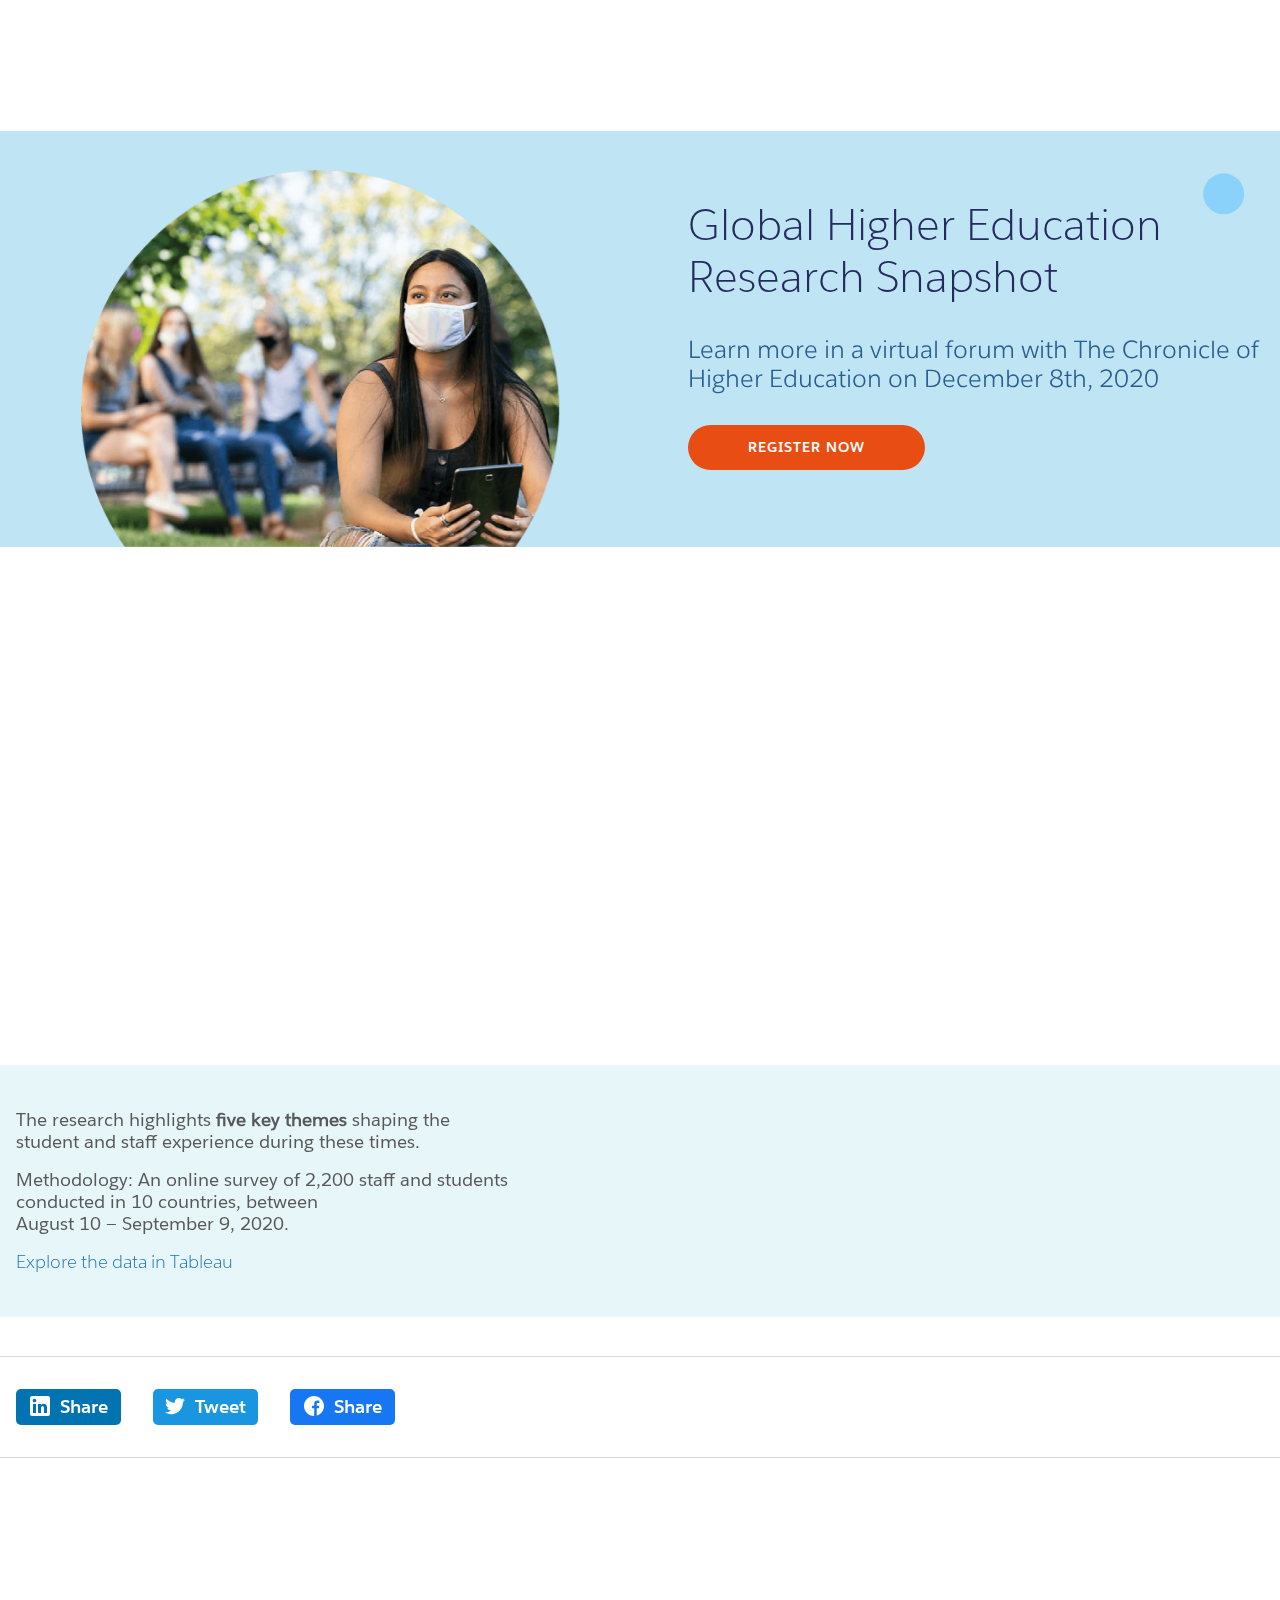
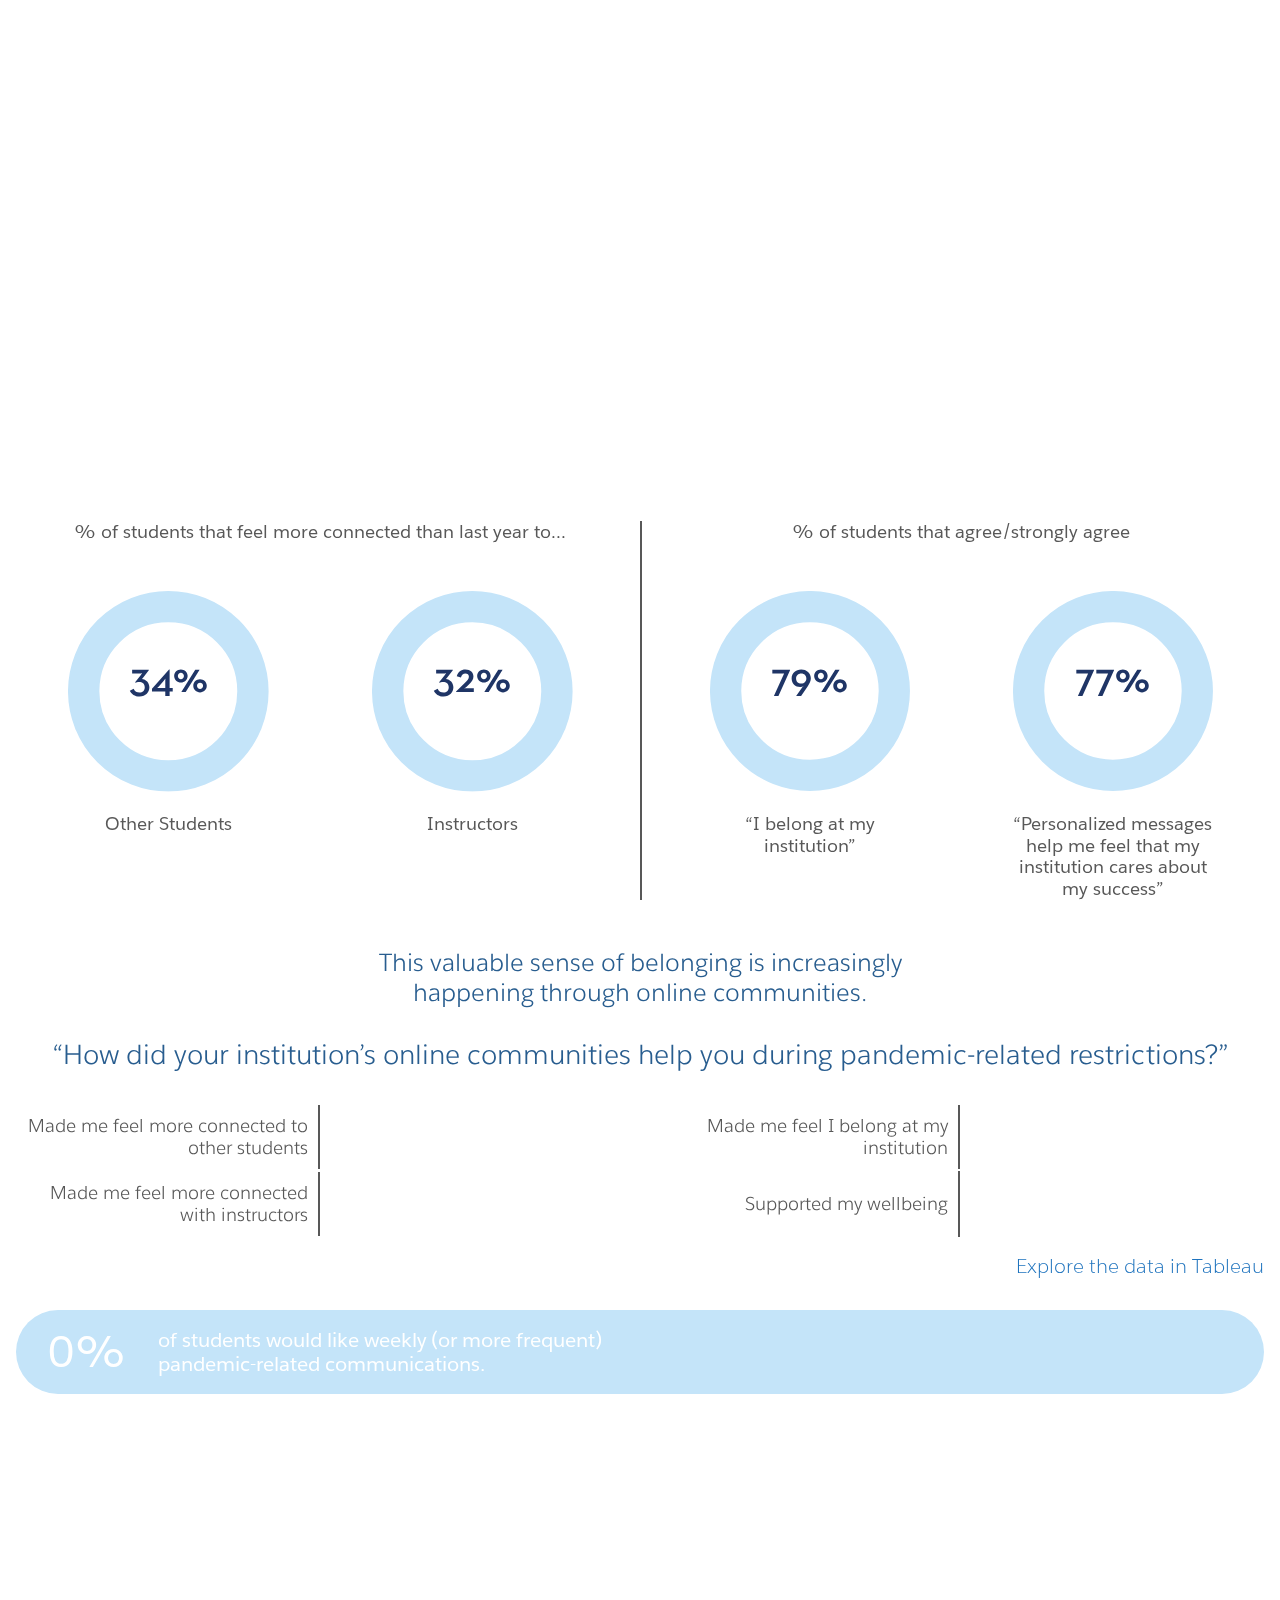
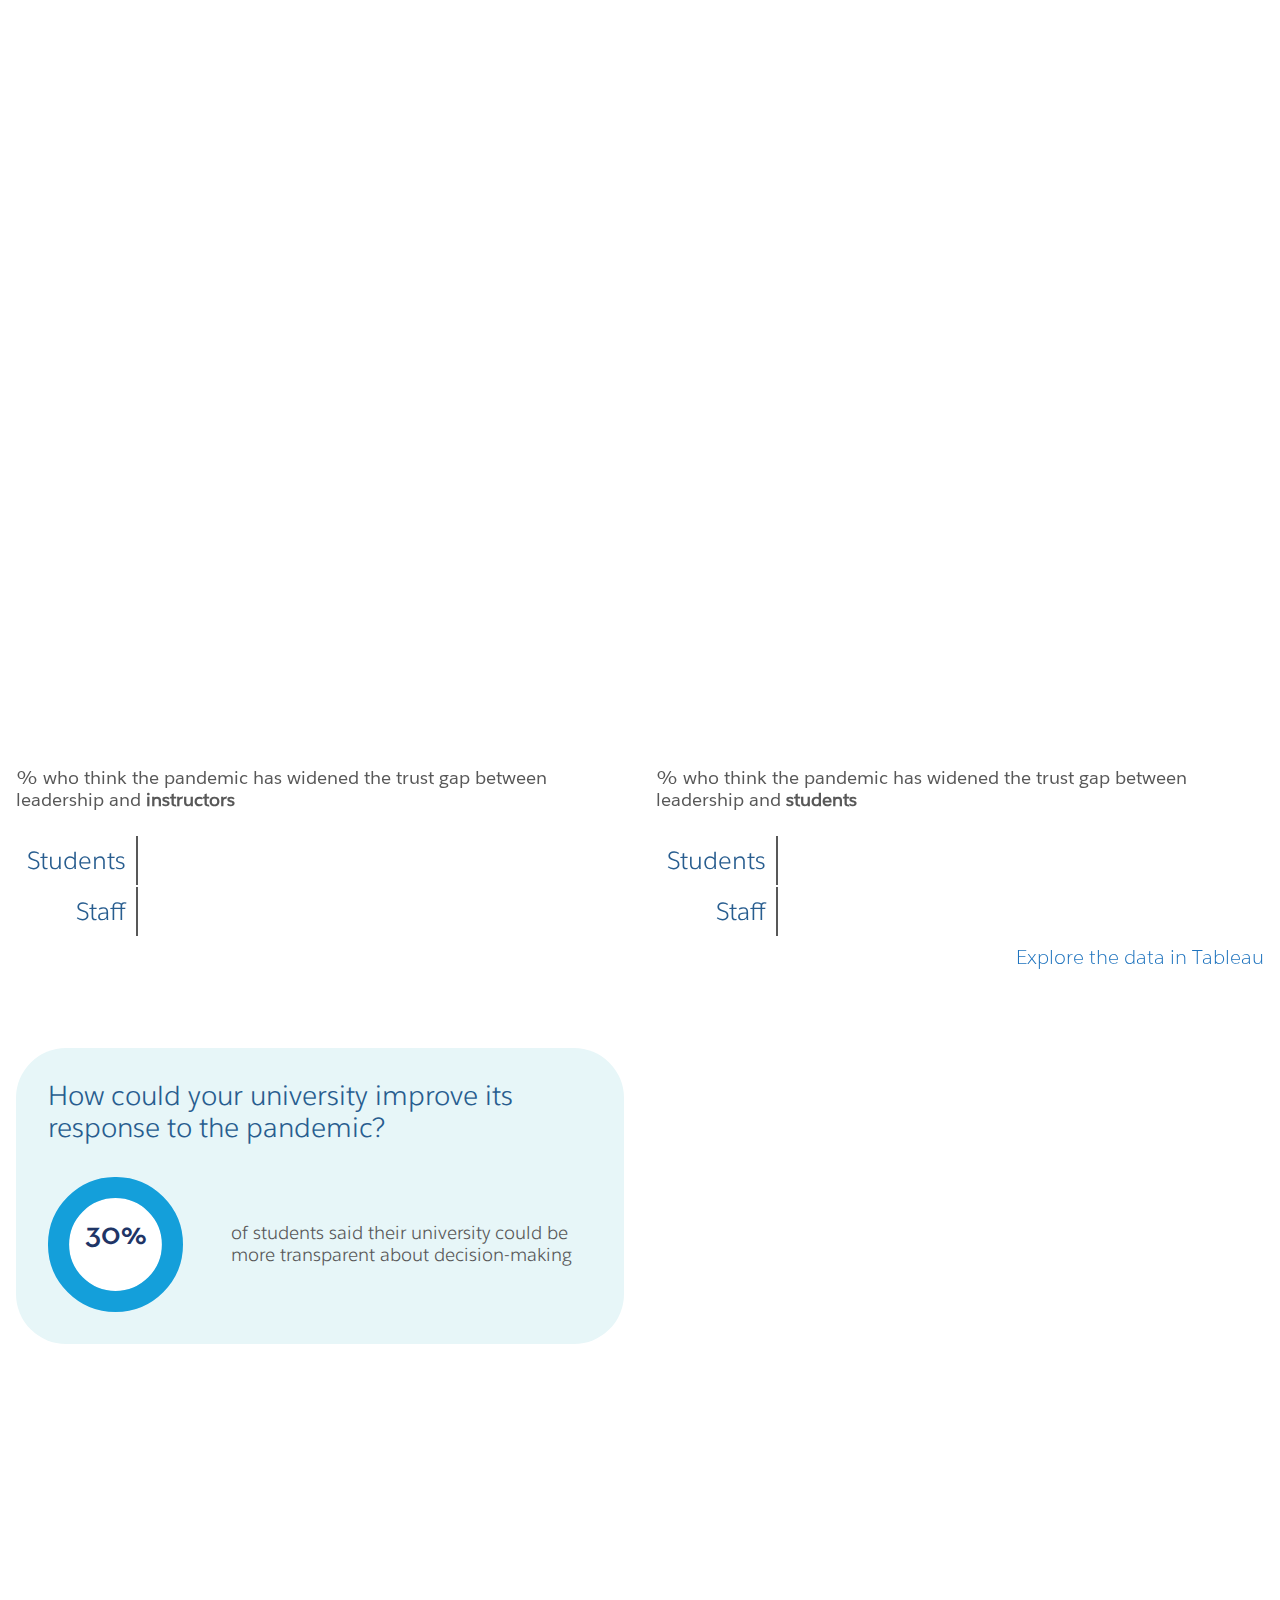
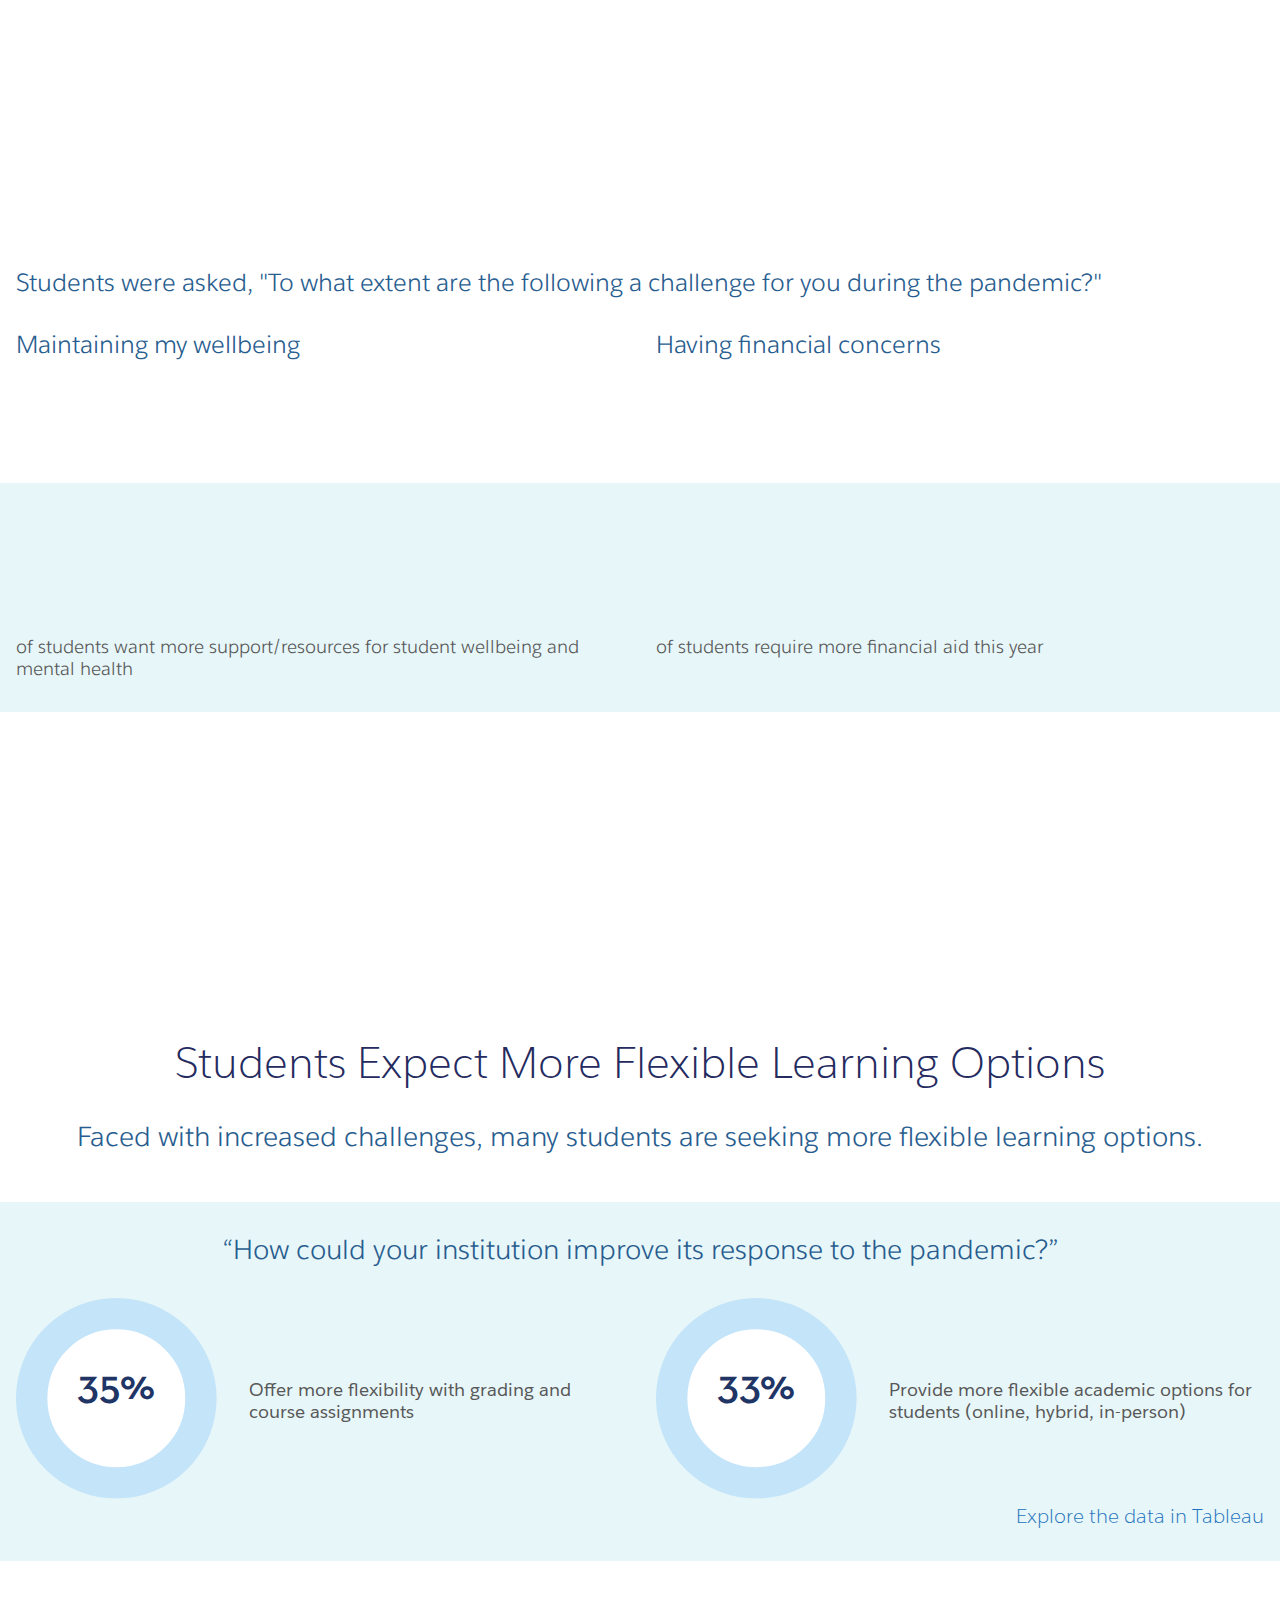
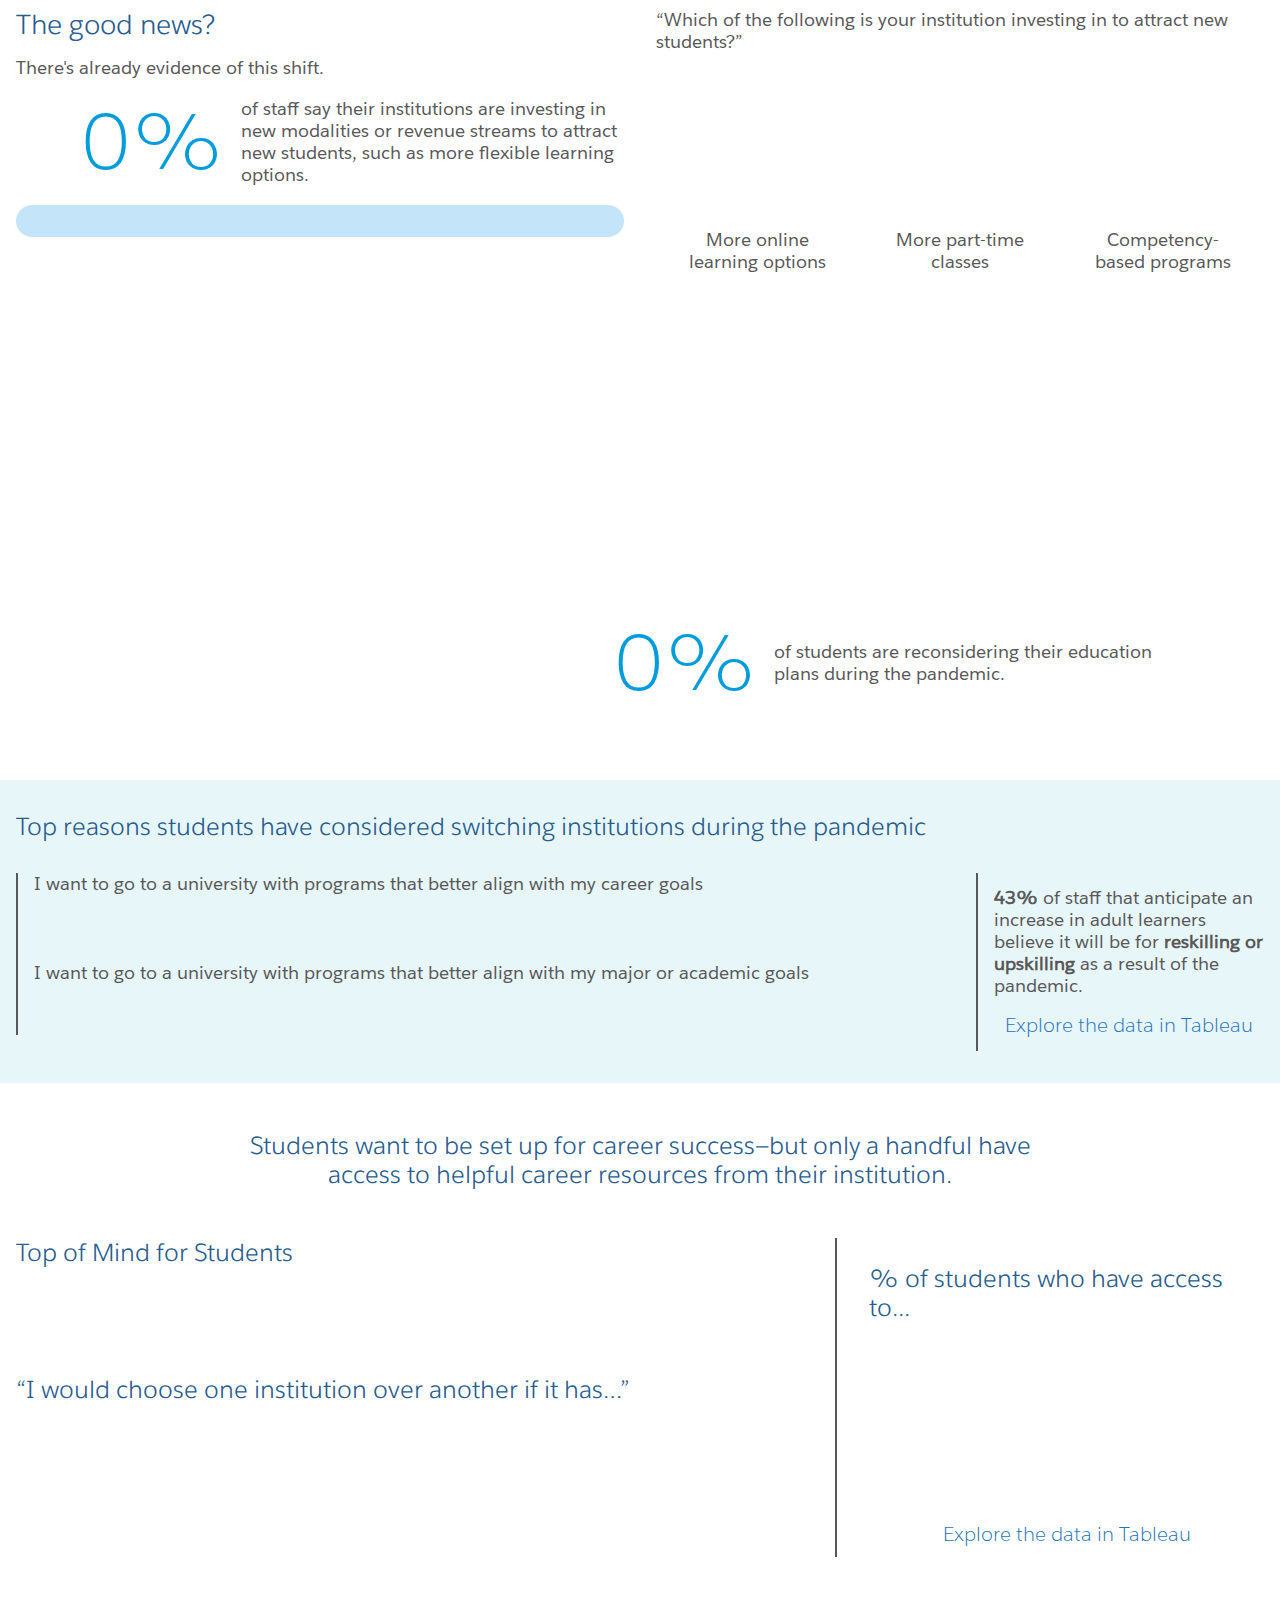
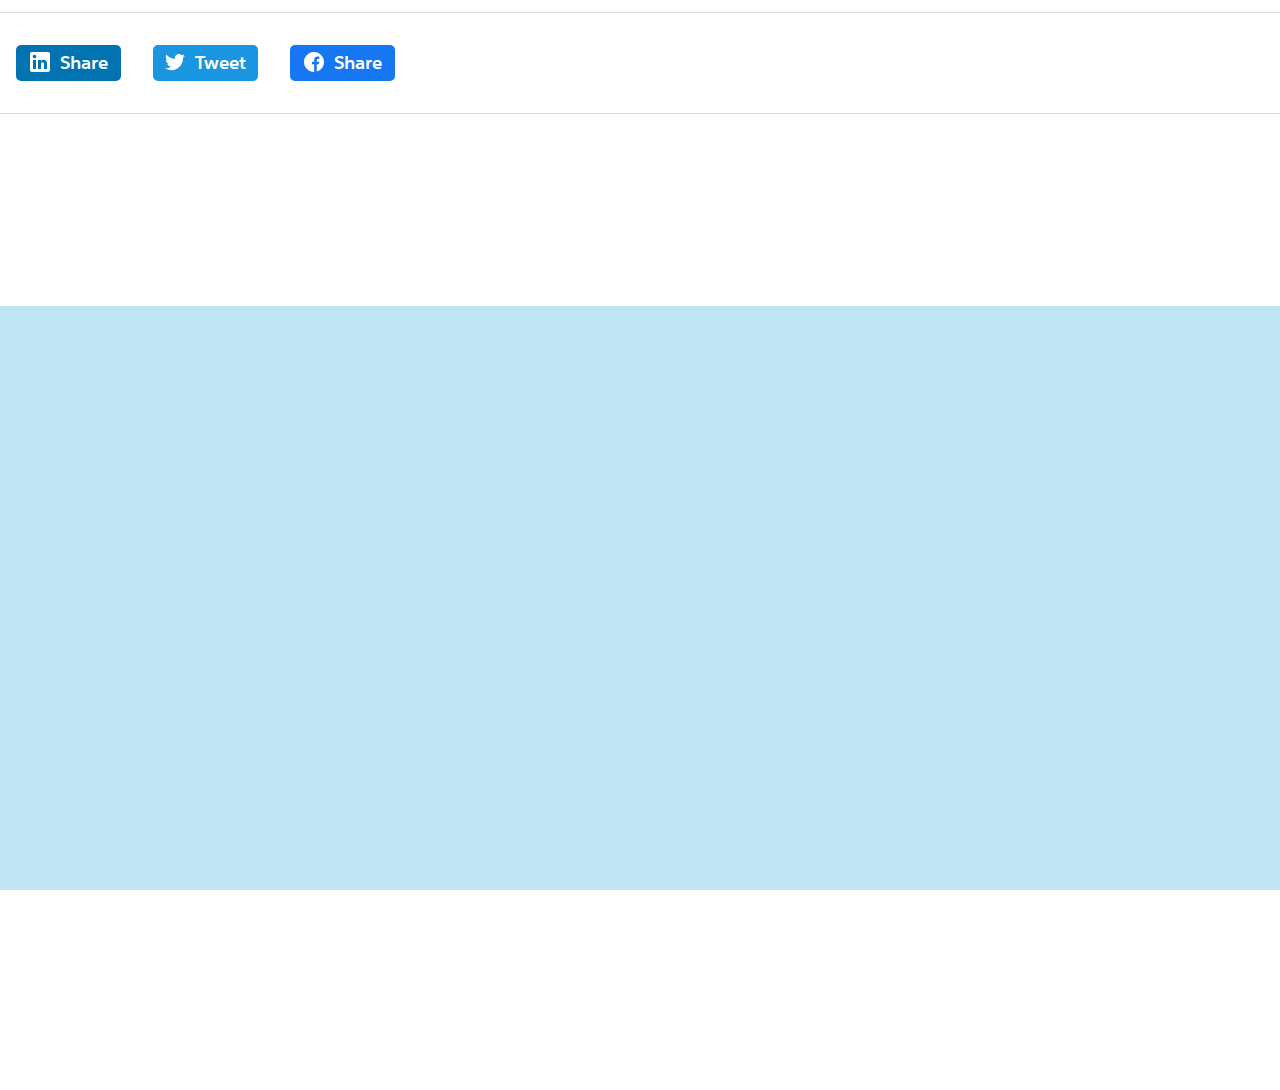
==== commit dba2f1c0: "code" ====
--- a/research.html
+++ b/research.html
@@ -100,7 +100,7 @@
 				</div>
 				<div class="column-7">
 					<div class="themes" data-trigger-el="themes" data-scroll-margin="0.2">
-						<button class="themes__item" data-scrollsmooth="#connection">
+						<div class="themes__item">
 							<div data-anime="animate__fromTop" data-trigger-target="themes">
 								<div class="themes__icon mb-2">
 									<svg xmlns="http://www.w3.org/2000/svg" viewBox="0 0 101.7 101.7">
@@ -115,7 +115,8 @@
 								</div>
 								<div class="themes__header text--description">Connection</div>
 							</div>
-						</button>
+							<a href="#connection" class="stretched-link" data-scrollsmooth></a>
+						</div>
 						<div class="themes__item">
 							<div data-anime="animate__fromTop" data-anime-delay="0.3" data-trigger-target="themes">
 								<div class="themes__icon mb-2">
@@ -145,7 +146,7 @@
 							</div>
 							<a href="#wellbeing" class="stretched-link" data-scrollsmooth></a>
 						</div>
-						<button class="themes__item" data-scrollsmooth="#flexibility">
+						<div class="themes__item">
 							<div data-anime="animate__fromTop" data-anime-delay="0.9" data-trigger-target="themes">
 								<div class="themes__icon mb-2">
 									<svg xmlns="http://www.w3.org/2000/svg" viewBox="0 0 101.7 101.7">
@@ -158,8 +159,9 @@
 								</div>
 								<div class="themes__header text--description">Flexibility</div>
 							</div>
-						</button>
-						<button class="themes__item" data-scrollsmooth="#career">
+							<a href="#flexibility" class="stretched-link" data-scrollsmooth></a>
+						</div>
+						<div class="themes__item">
 							<div data-anime="animate__fromTop" data-anime-delay="1.2" data-trigger-target="themes">
 								<div class="themes__icon mb-2">
 									<svg xmlns="http://www.w3.org/2000/svg" viewBox="0 0 101.7 101.7">
@@ -172,7 +174,8 @@
 								</div>
 								<div class="themes__header text--description">Career</div>
 							</div>
-						</button>
+							<a href="#career" class="stretched-link" data-scrollsmooth></a>
+						</div>
 					</div>
 				</div>
 			</div>
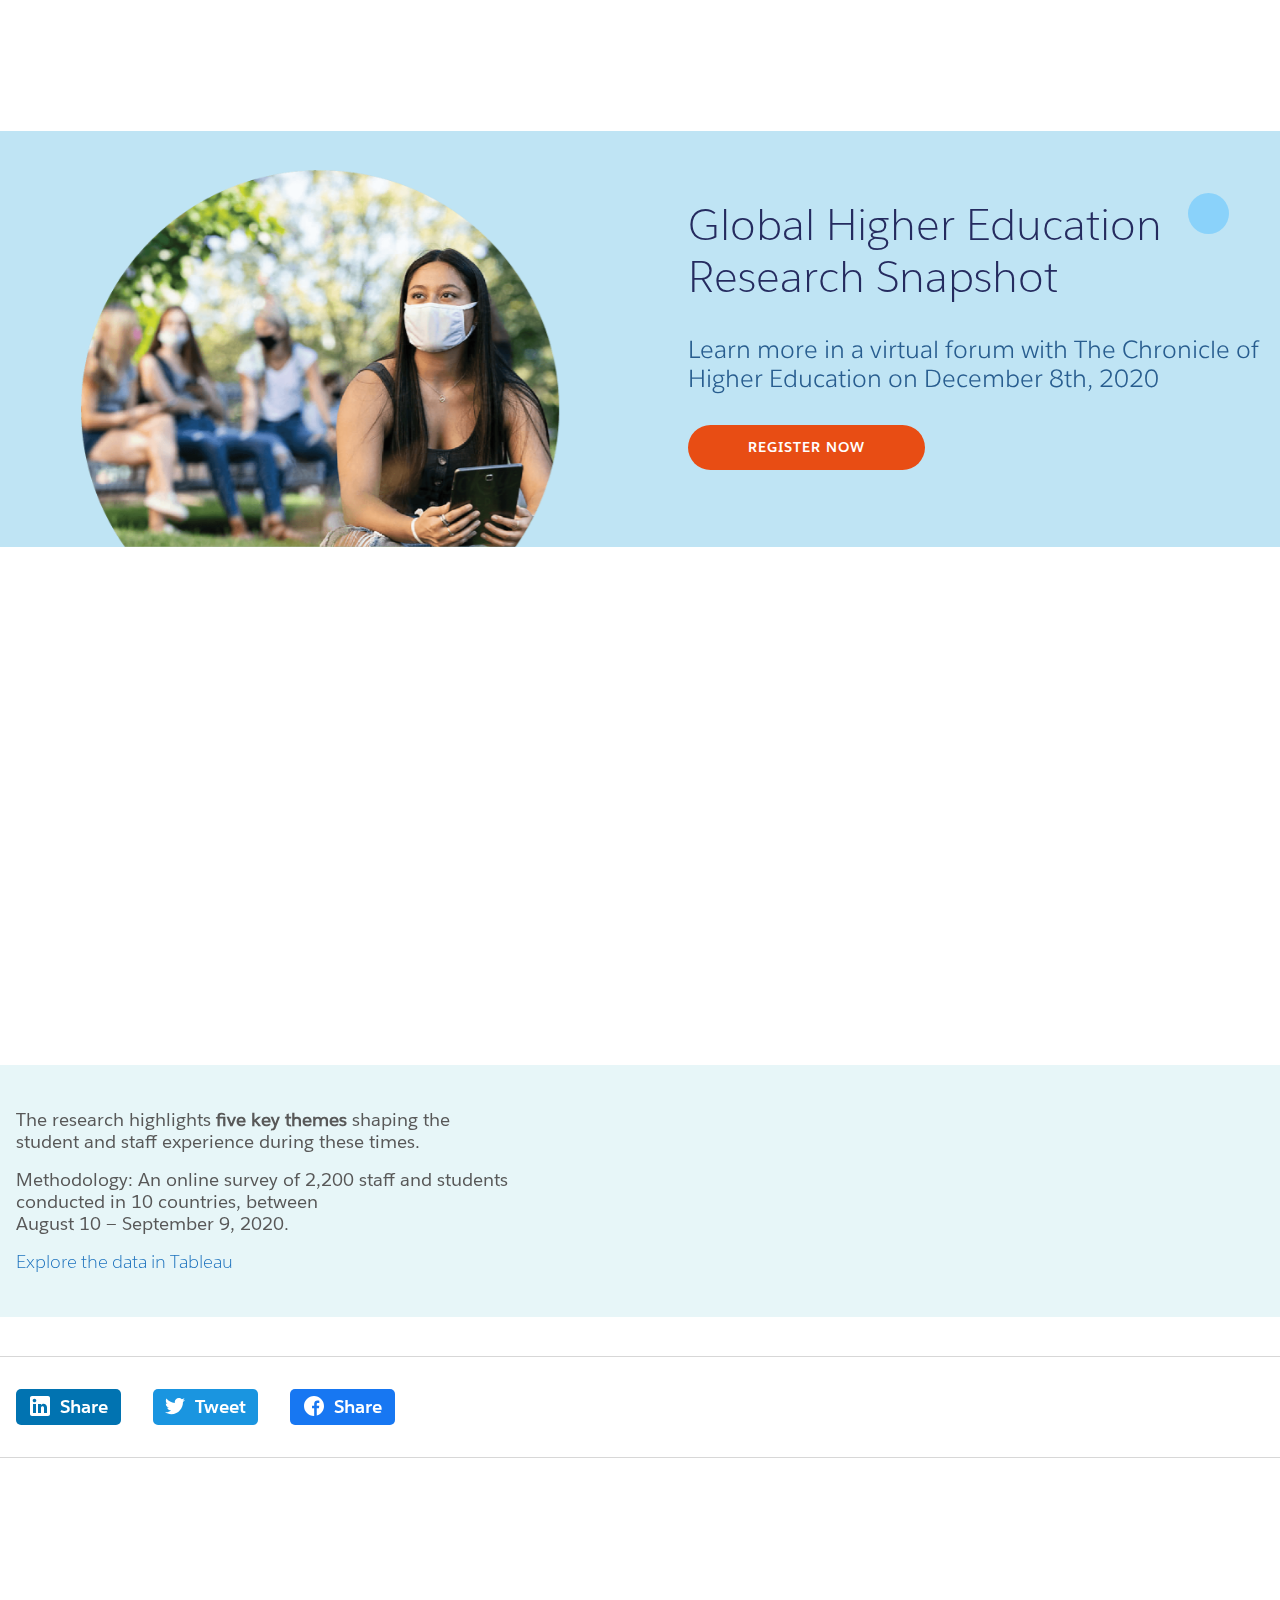
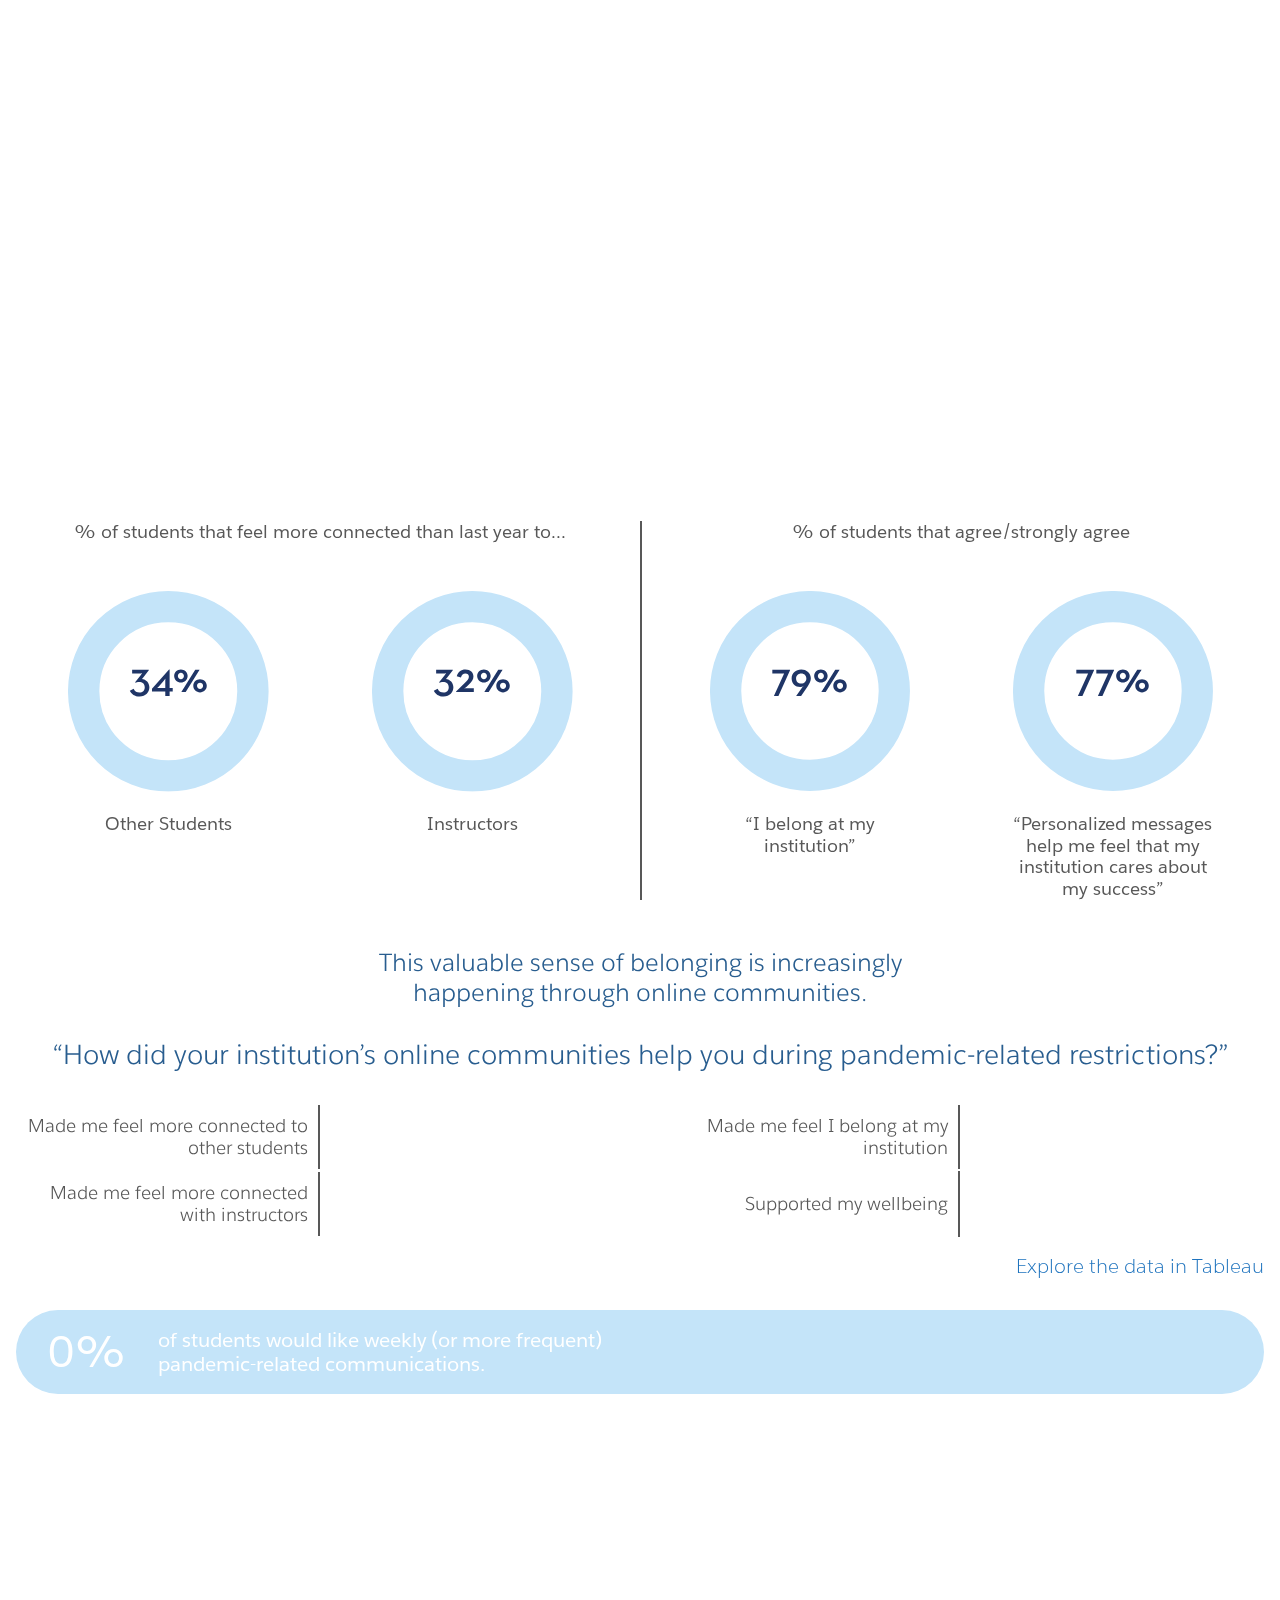
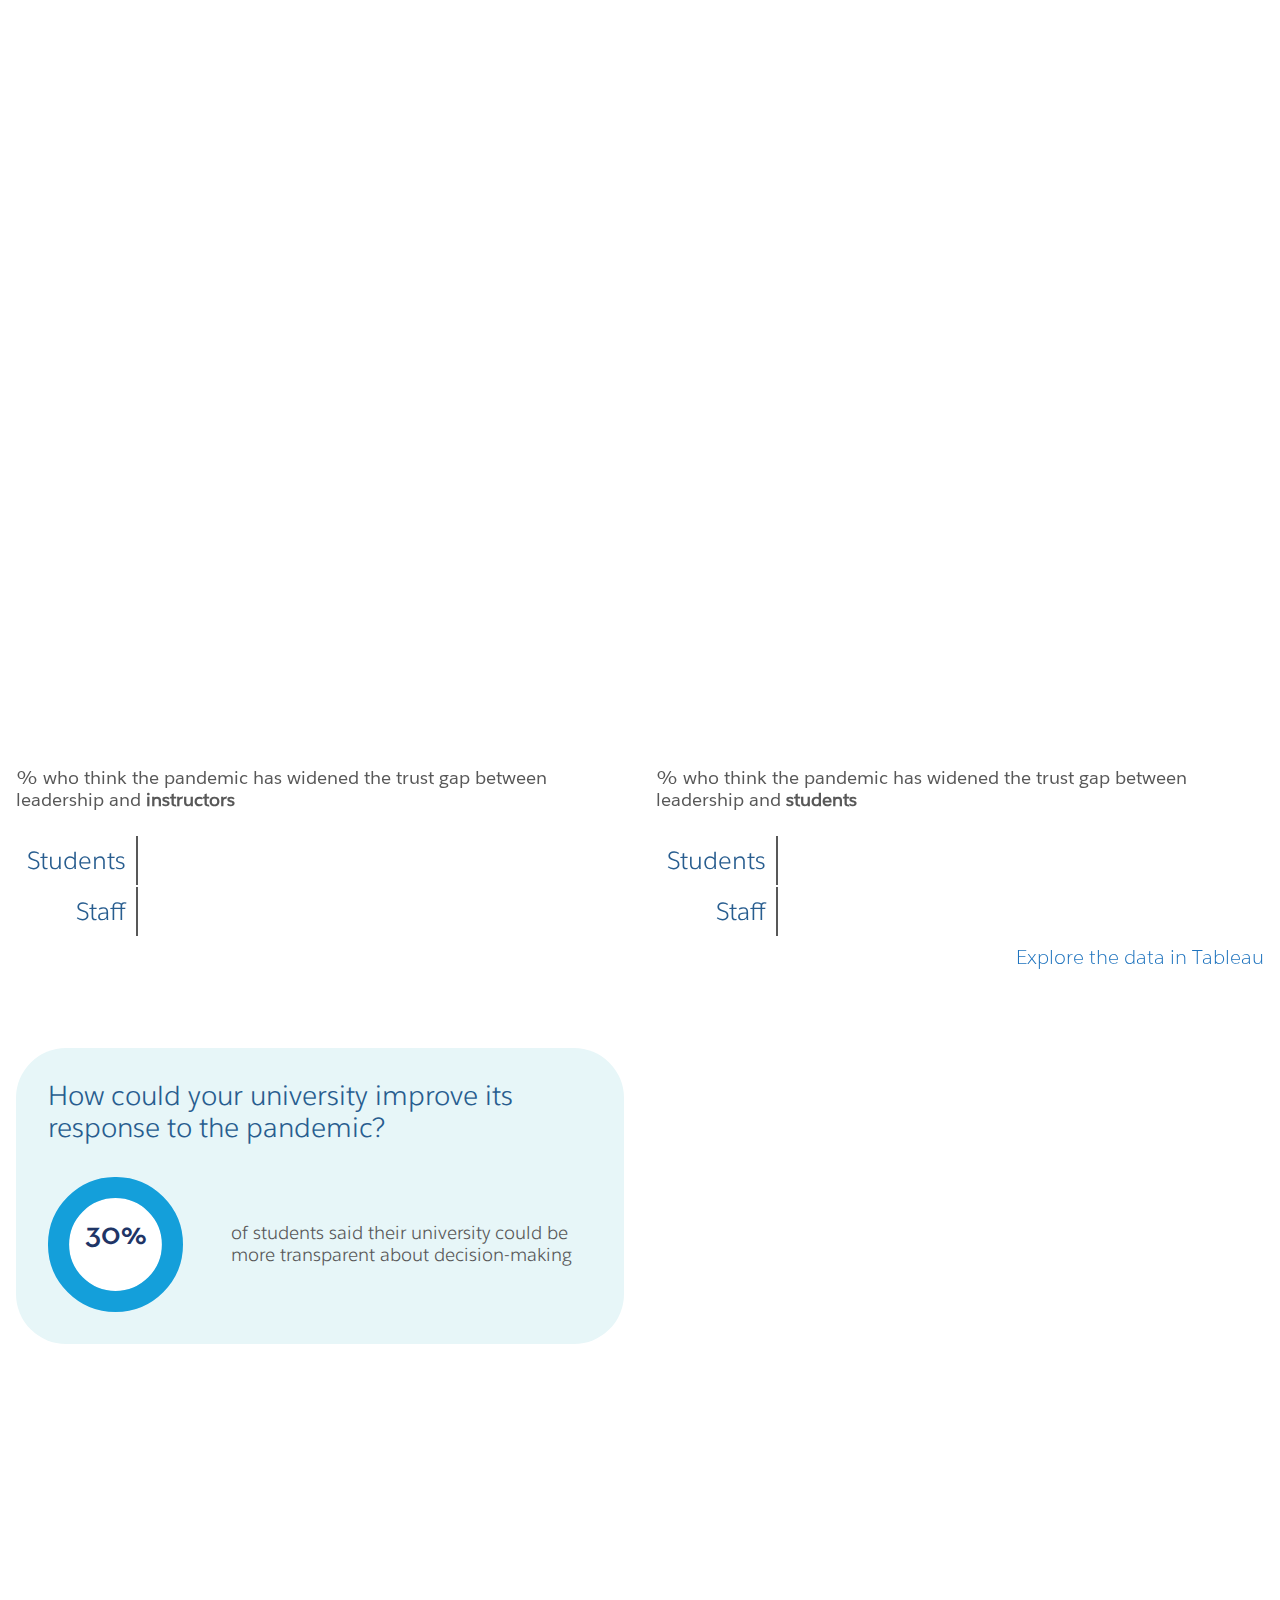
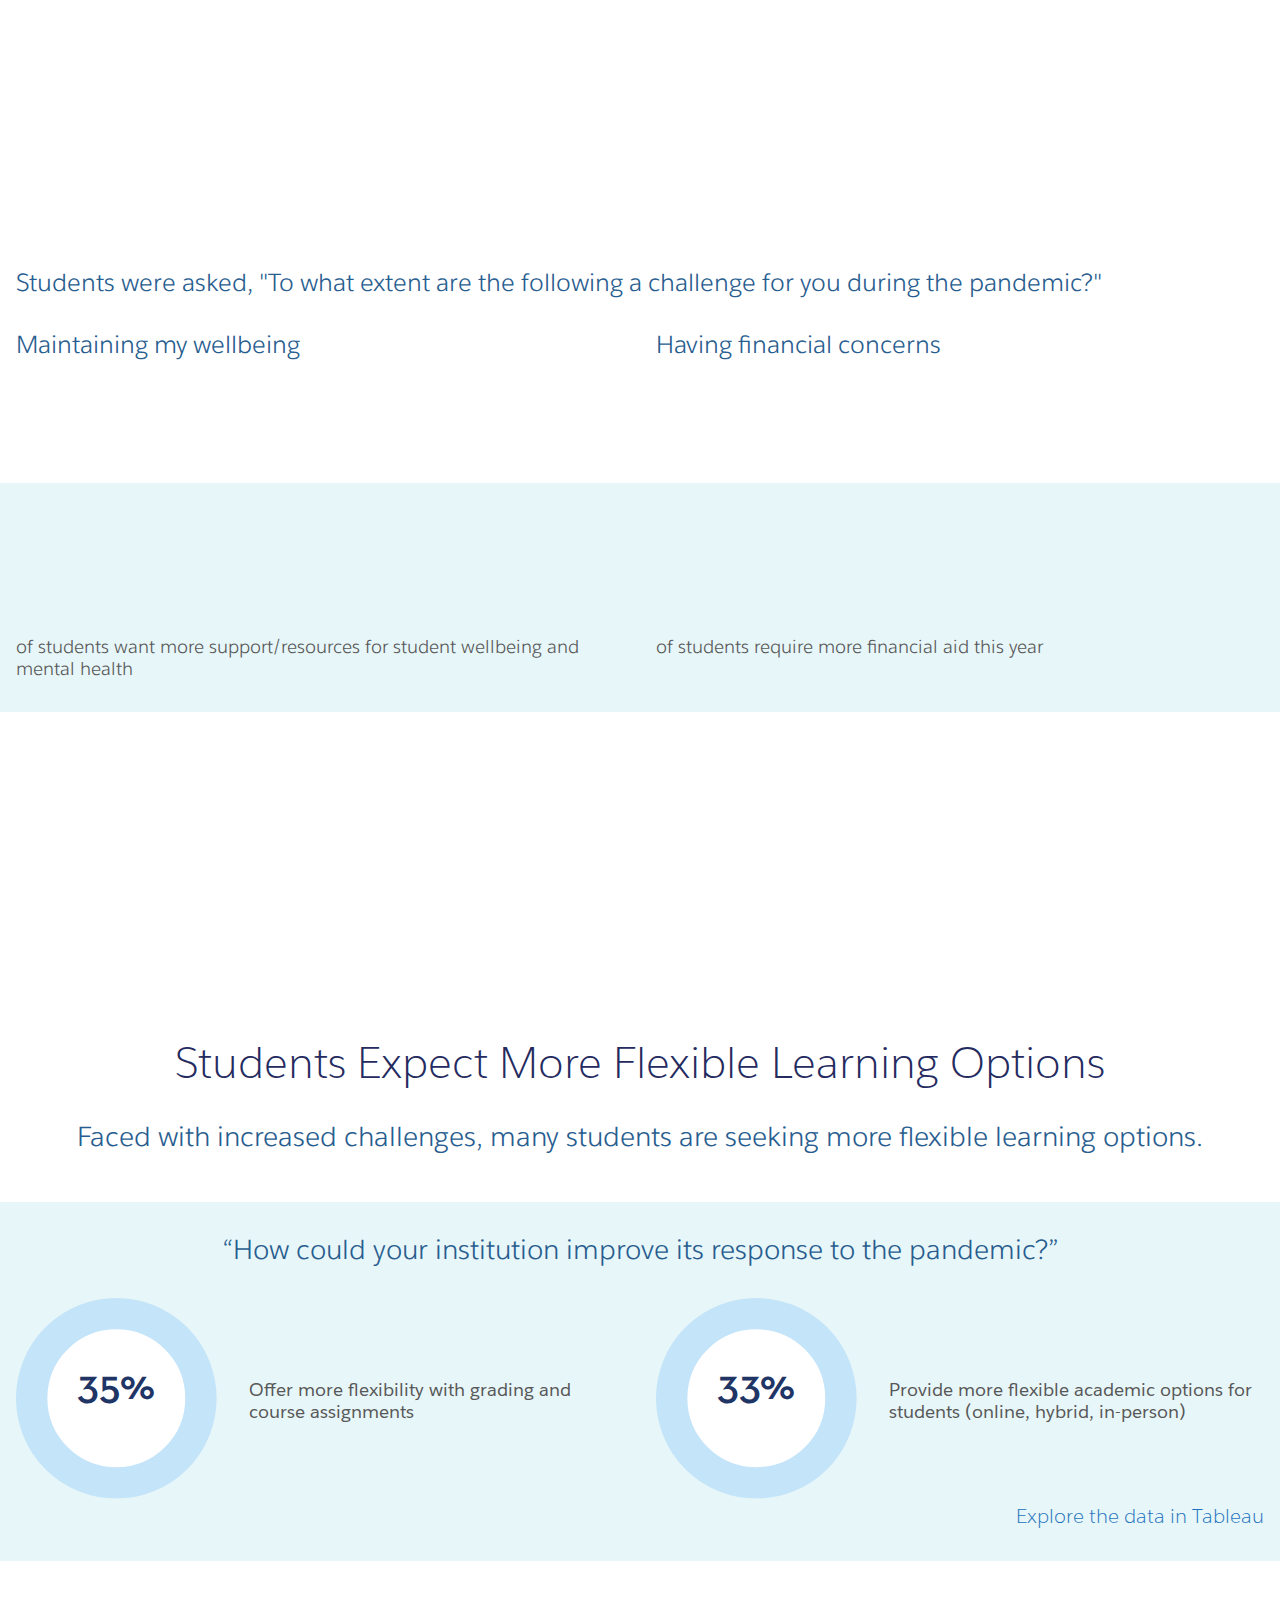
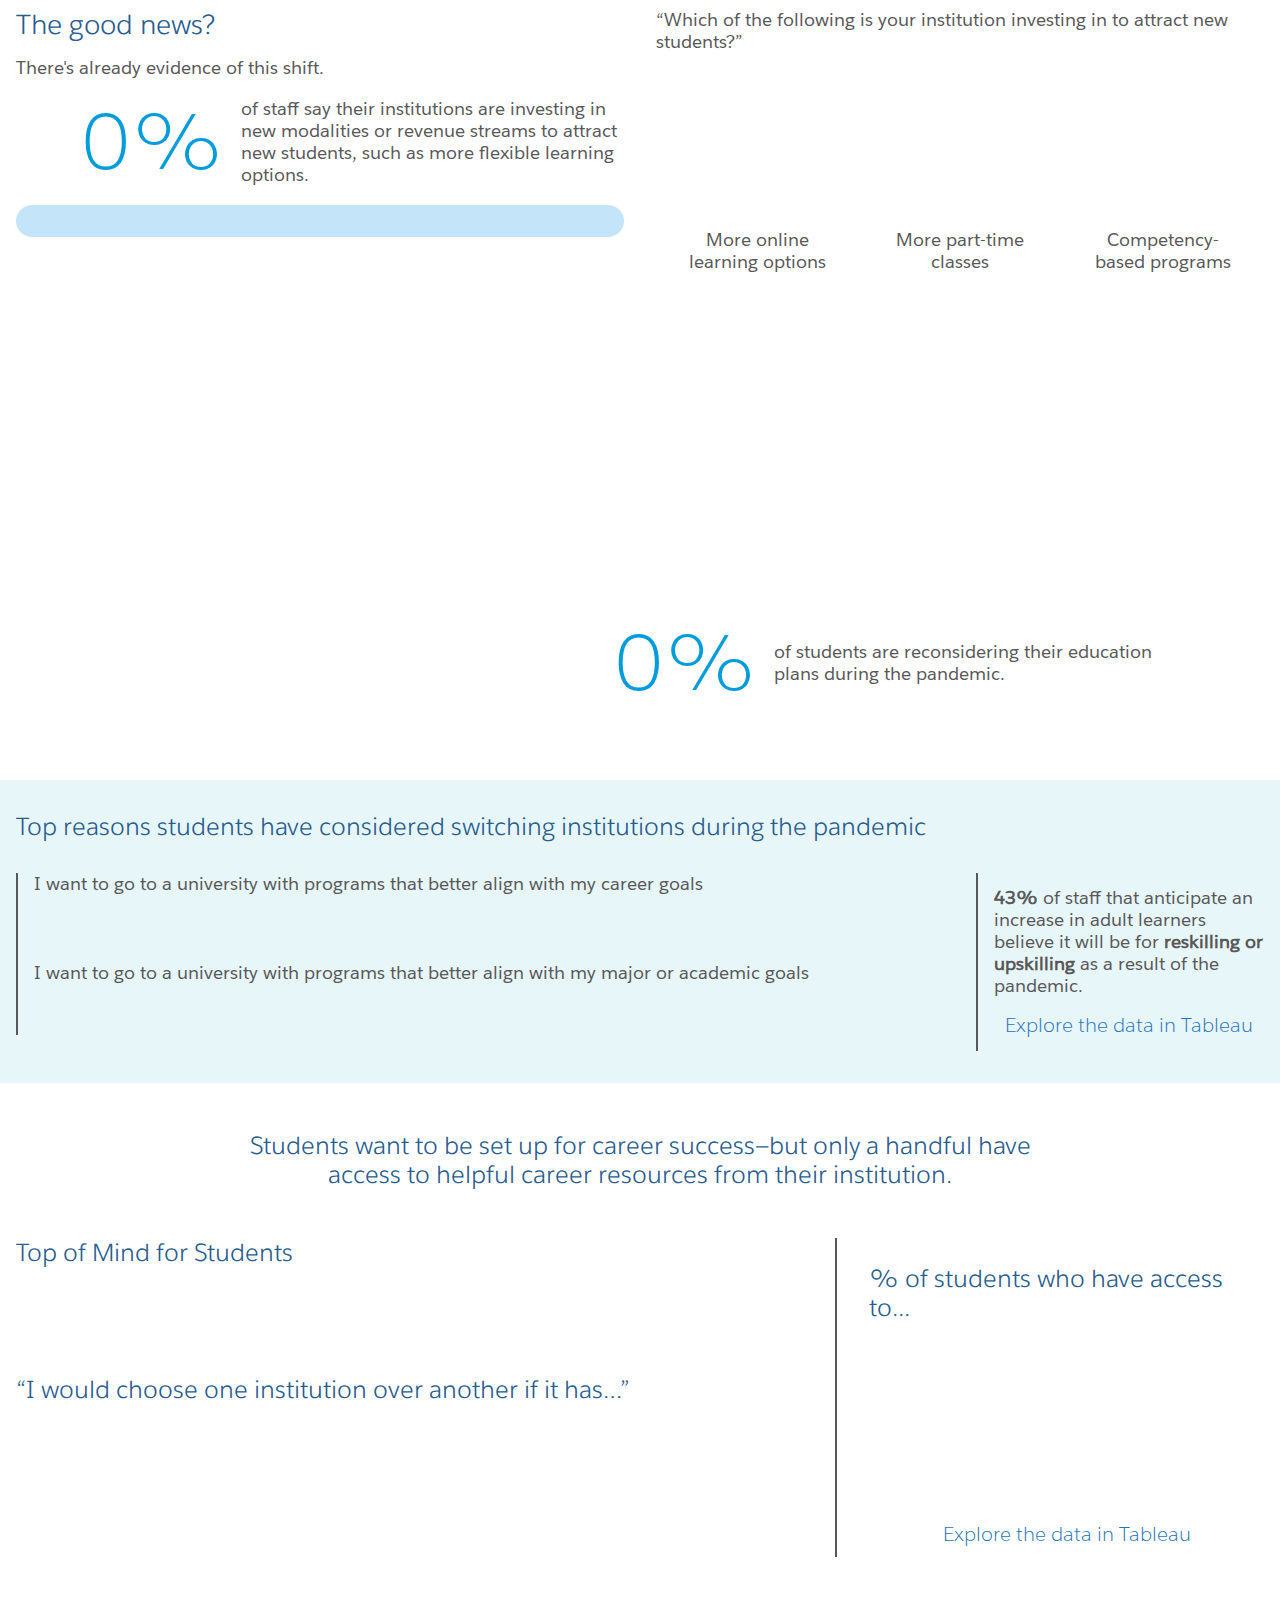
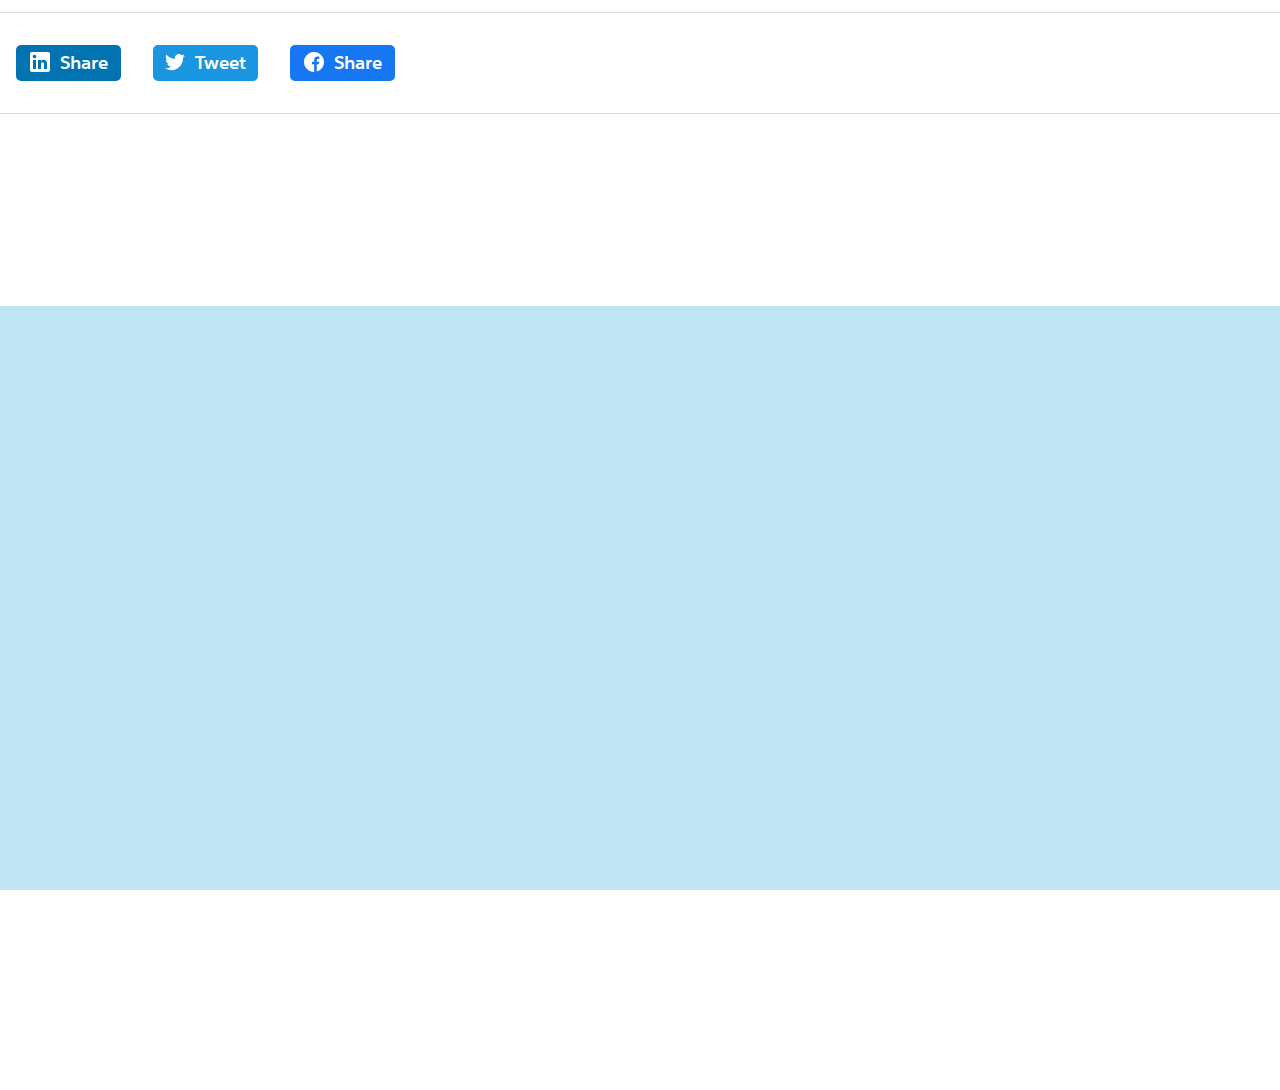
==== commit 09635cd5: "code" ====
--- a/research.html
+++ b/research.html
@@ -49,7 +49,7 @@
 							<div class="title title--lg mb-2" data-letters-anime="animate__fromTop" data-letters-delay="0.02" data-letters-duration="1" data-letters aria-label="Global Higher Education Research Snapshot">Global Higher Education Research Snapshot</div>
 							<div class="subtitle mb-2" data-anime="animate__fromTop" data-anime-delay="0.8">Learn more in a virtual forum with The Chronicle of Higher Education on December 8th, 2020</div>
 							<div data-anime="animate__bounceIn" data-anime-delay="1.2" data-anime-duration="1" style="display: inline-block;">
-								<a href="#" class="button bubbly-button" target="_blank">Register now</a>
+								<a href="https://connect.chronicle.com/TrustandValueinHigherEd.html?cid=CHE_Web_CLI_Trust&Value_SF_A" class="button bubbly-button" target="_blank" rel="noreferrer">Register now</a>
 							</div>
 						</div>
 					</div>
@@ -63,7 +63,7 @@
 				<div class="column-7 mb-xs-2" data-trigger-el="section2" data-scroll-margin="0.3">
 					<div class="title title--middle color--285 mb-2" data-anime="animate__fromLeftBig" data-trigger-target="section2">Higher education is facing a new wave of change in today’s digital imperative.</div>
 					<div class="subtitle mb-2" data-anime="animate__fromLeftBig" data-anime-delay="0.1" data-trigger-target="section2">Understanding these changes is more critical now than ever before, as we come together as one community to shape the future of lifelong learning.</div>
-					<div class="text--description" data-anime="animate__fromLeftBig" data-anime-delay="0.2" data-trigger-target="section2">The <a href="#" class="link" target="_blank">Global Higher Education Research Snapshot</a> reﬂects the new attitudes and priorities of students and staff from around the world.</div>
+					<div class="text--description" data-anime="animate__fromLeftBig" data-anime-delay="0.2" data-trigger-target="section2">The <a href="https://public.tableau.com/profile/salesforce.org.research#!/vizhome/GlobalHEDTrendsSnapshot/Overview" class="link" target="_blank" rel="noreferrer">Global Higher Education Research Snapshot</a> reﬂects the new attitudes and priorities of students and staff from around the world.</div>
 				</div>
 				<div class="column-4">
 					<div class="impact">
@@ -95,7 +95,7 @@
 						Methodology: An online survey of 2,200 staff and students conducted in 10 countries, between<br class="d-xs-none" /> August 10 — September 9, 2020.
 					</div>
 					<div class="text--description">
-						<a href="#" class="link" target="_blank">Explore the data in Tableau</a>
+						<a href="https://public.tableau.com/profile/salesforce.org.research#!/vizhome/GlobalHEDTrendsSnapshot/Overview" class="link" target="_blank" rel="noreferrer">Explore the data in Tableau</a>
 					</div>
 				</div>
 				<div class="column-7">
@@ -356,7 +356,7 @@
 					</div>
 				</div>
 			</div>
-			<div class="text-right mb-2"><a href="#" class="link" target="_blank">Explore the data in Tableau</a></div>
+			<div class="text-right mb-2"><a href="https://public.tableau.com/profile/salesforce.org.research#!/vizhome/GlobalHEDTrendsSnapshot/Overview" class="link" target="_blank" rel="noreferrer">Explore the data in Tableau</a></div>
 			<div class="progress-line-fill py-1 px-2 mb-xs-1" data-trigger-el="communications">
 				<div class="progress-line-fill__chart-wrapper" style="padding-right: 25%;">
 					<div class="progress-line-fill__chart" data-anime="animate__progress-chart" data-anime-duration="4" data-trigger-target="communications" data-anime-delay="2.5"></div>
@@ -466,7 +466,7 @@
 					</div>
 				</div>
 			</div>
-			<div class="text-right"><a href="#" class="link" target="_blank">Explore the data in Tableau</a></div>
+			<div class="text-right"><a href="https://public.tableau.com/profile/salesforce.org.research#!/vizhome/GlobalHEDTrendsSnapshot/Overview" class="link" target="_blank" rel="noreferrer">Explore the data in Tableau</a></div>
 		</div>
 	</section>
 	<section class="section">
@@ -649,7 +649,7 @@
 						</div>
 					</div>
 				</div>
-				<div class="text-right"><a href="#" class="link" target="_blank">Explore the data in Tableau</a></div>
+				<div class="text-right"><a href="https://public.tableau.com/profile/salesforce.org.research#!/vizhome/GlobalHEDTrendsSnapshot/Overview" class="link" target="_blank" rel="noreferrer">Explore the data in Tableau</a></div>
 			</div>
 			<div class="row">
 				<div class="column-6 mb-xs-2" data-trigger-el="goodnews" data-scroll-margin="0.3">
@@ -758,7 +758,7 @@
 							<div class="d-flex align-items-center left-border-2px border-md-none pl-1 pl-lg-0" style="height: 100%;">
 								<div>
 									<div class="text--description mb-1 mb-lg-1"><strong>43%</strong> of staﬀ that anticipate an increase in adult learners believe it will be for <strong>reskilling or upskilling</strong> as a result of the pandemic.</div>
-									<div class="text-center text-left-md"><a href="#" class="link" target="_blank">Explore the data in Tableau</a></div>
+									<div class="text-center text-left-md"><a href="https://public.tableau.com/profile/salesforce.org.research#!/vizhome/GlobalHEDTrendsSnapshot/Overview" class="link" target="_blank" rel="noreferrer">Explore the data in Tableau</a></div>
 								</div>
 							</div>
 						</div>
@@ -816,7 +816,7 @@
 								<div class="progress-line__counter title--sm ml-1 width-5rem width-xs-4rem" data-counter="19" data-counter-postfix="%" data-counter-duration="2" data-counter-delay="3" data-trigger-target="topminds">0%</div>
 								<div class="text--description font-SalesforceSansBook">Online communities<br /> to connect with alumni</div>
 							</div>
-							<div class="text-center text-left-xlg"><a href="#" class="link" target="_blank">Explore the data in Tableau</a></div>
+							<div class="text-center text-left-xlg"><a href="https://public.tableau.com/profile/salesforce.org.research#!/vizhome/GlobalHEDTrendsSnapshot/Overview" class="link" target="_blank" rel="noreferrer">Explore the data in Tableau</a></div>
 						</div>
 					</div>
 				</div>
@@ -891,11 +891,11 @@
 					<img class="img-fluid" src="https://alexey13.github.io/SalesforceReport/img/research/img-7.png" alt="" data-anime="animate__zoomIn">
 				</div>
 				<div class="column-6 column-lg">
-					<div class="pr-2 position-relative text-center-md">
+					<div class="pl-xlg-2 pr-2 position-relative text-center-md">
 						<div class="title title--lg mb-2" data-anime="animate__fromTop">Join The Chronicle of Higher Education and Salesforce.org</div>
 						<div class="text--description mb-2 font-SalesforceSansBook" data-anime="animate__fromTop">Take a deep dive into the research findings in a virtual forum on December 8th, 2020</div>
 						<div data-anime="animate__bounceIn" data-anime-duration="1" style="display: inline-block;">
-							<a href="#" class="button bubbly-button" target="_blank">Register now</a>
+							<a href="https://connect.chronicle.com/TrustandValueinHigherEd.html?cid=CHE_Web_CLI_Trust&Value_SF_A" class="button bubbly-button" target="_blank" rel="noreferrer">Register now</a>
 						</div>
 					</div>
 				</div>
